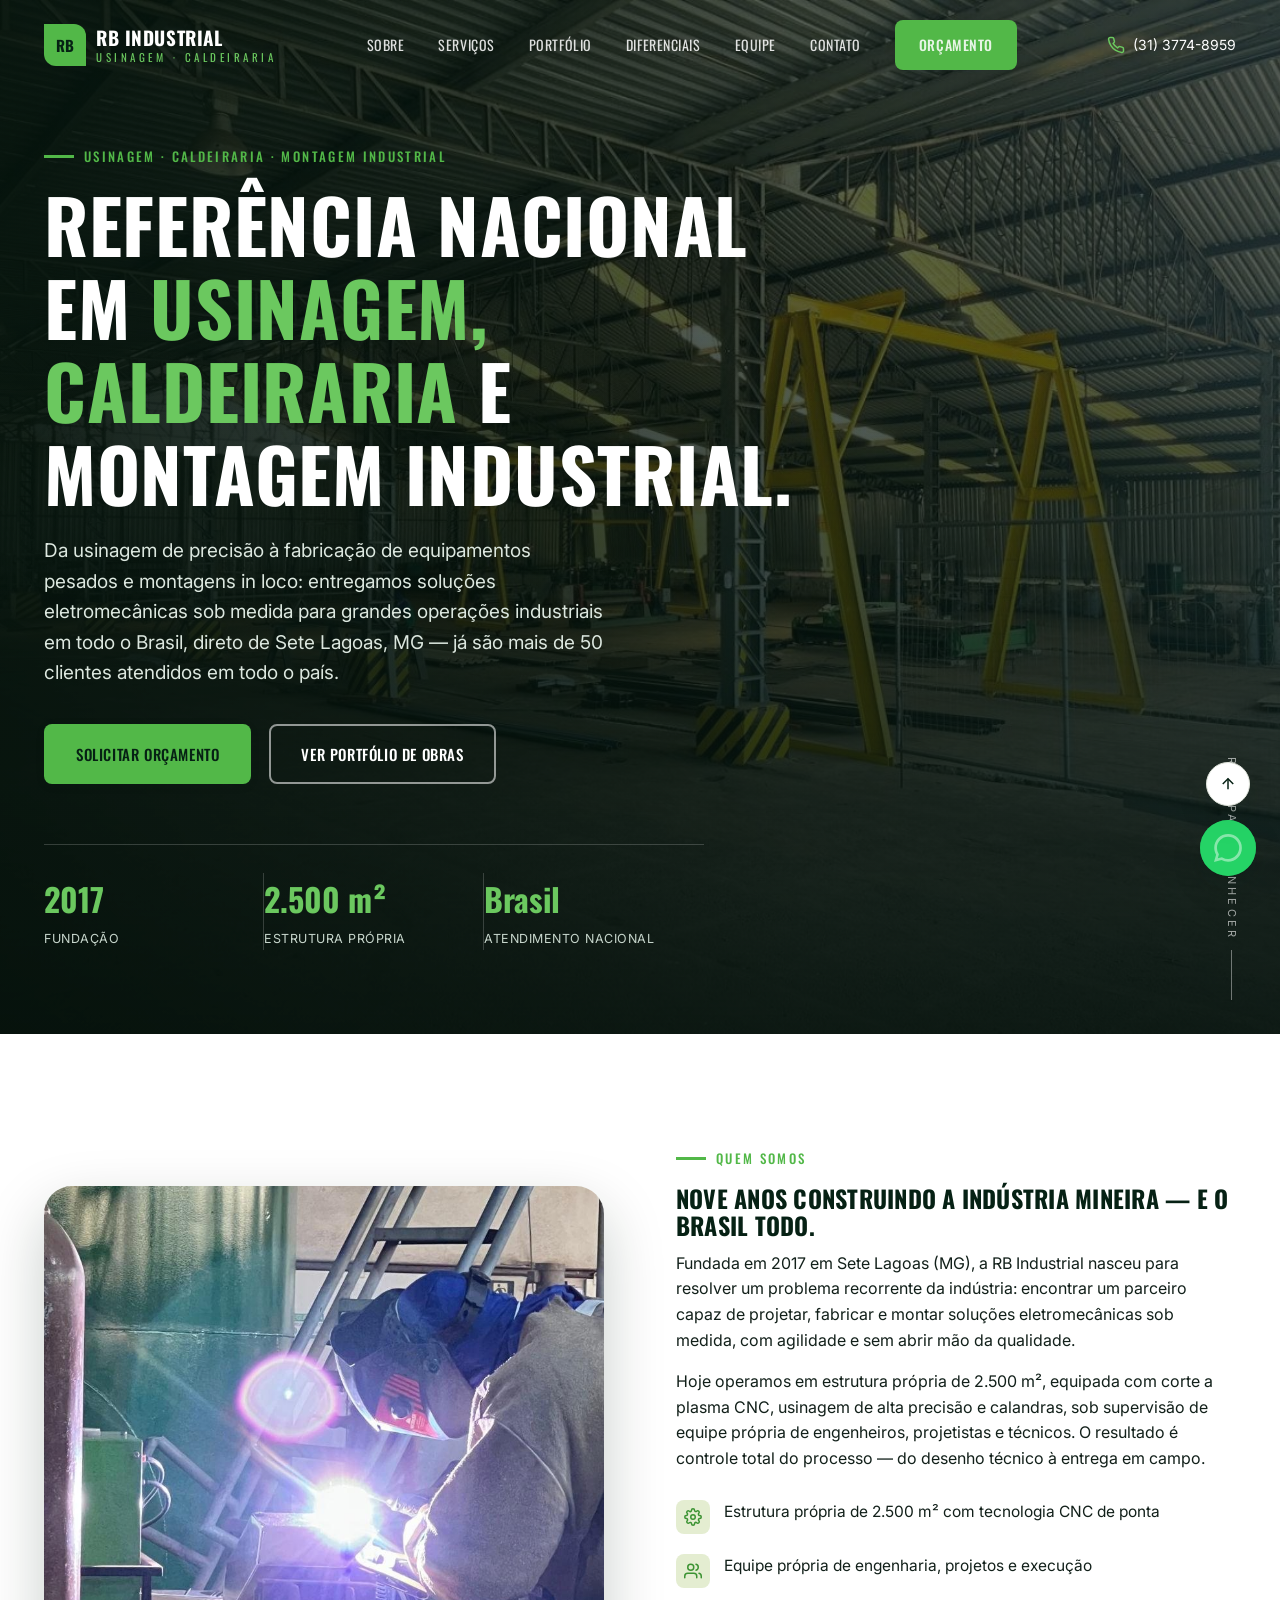
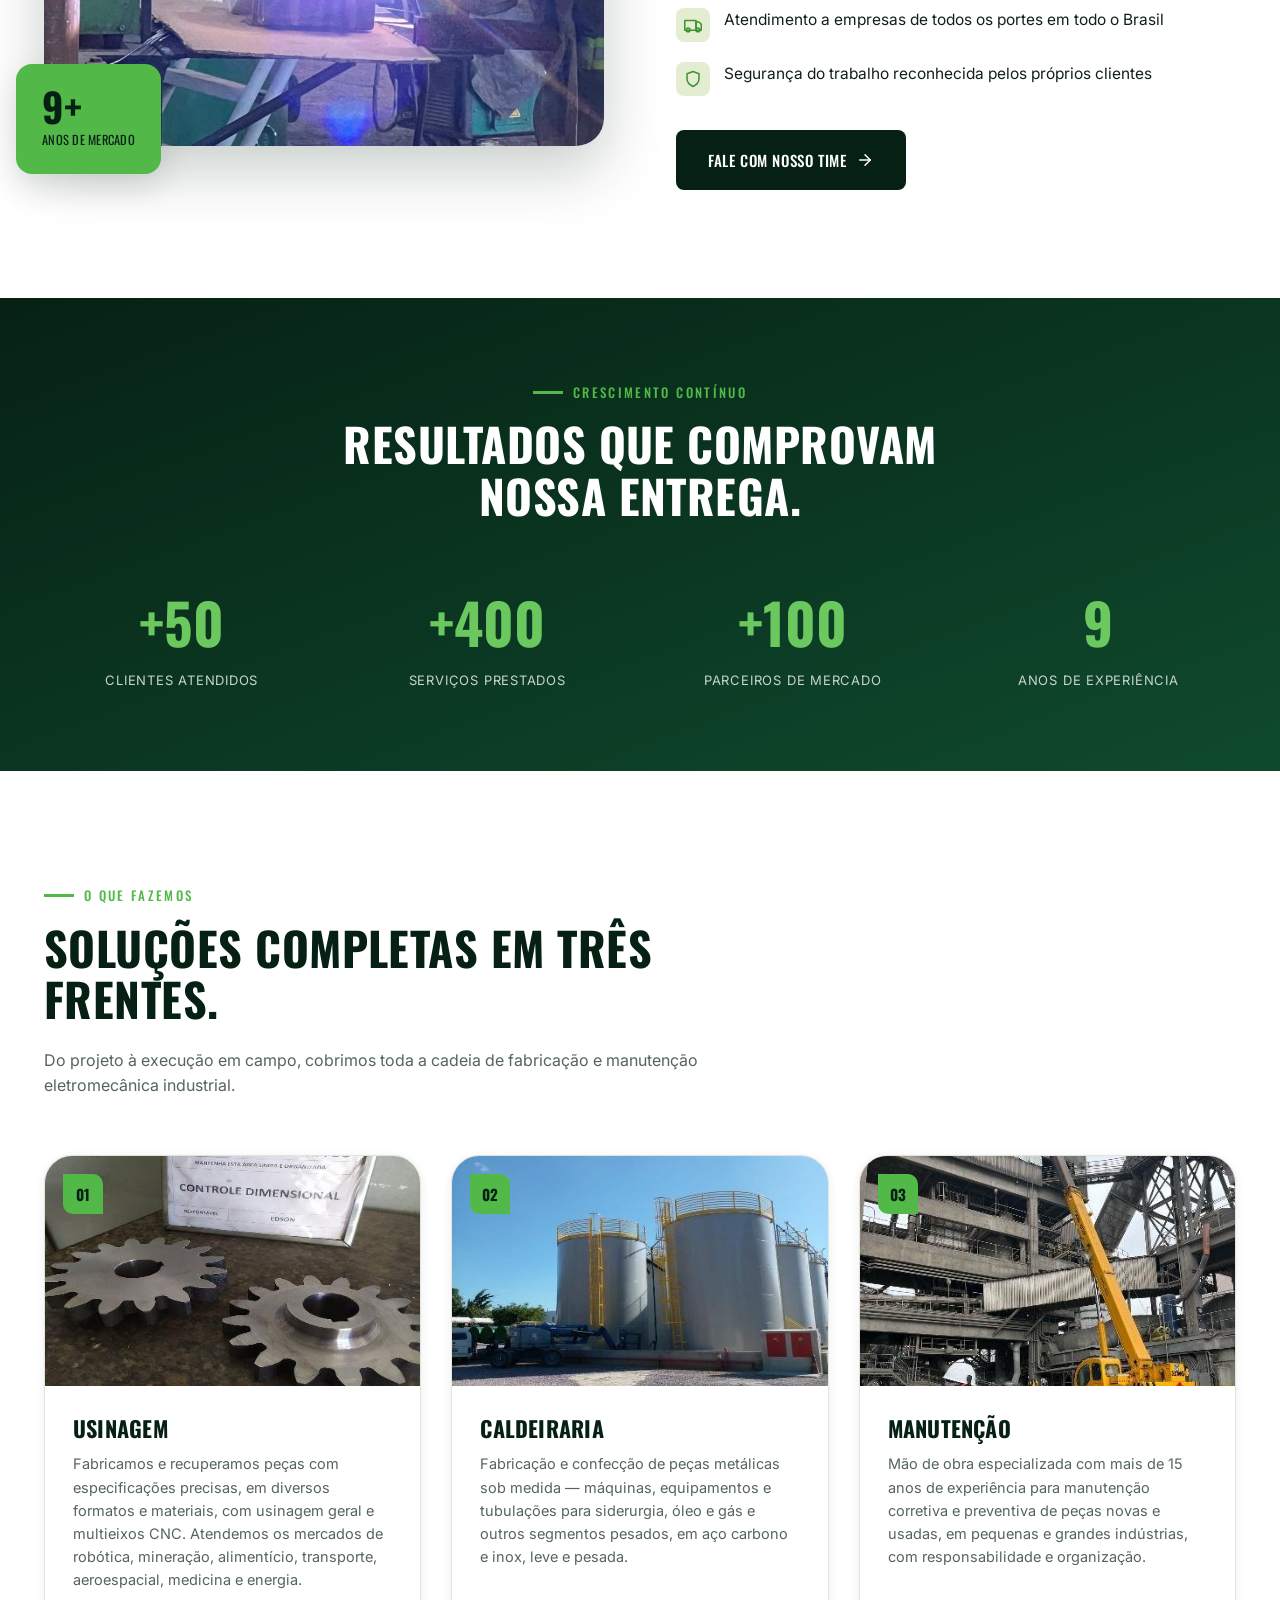
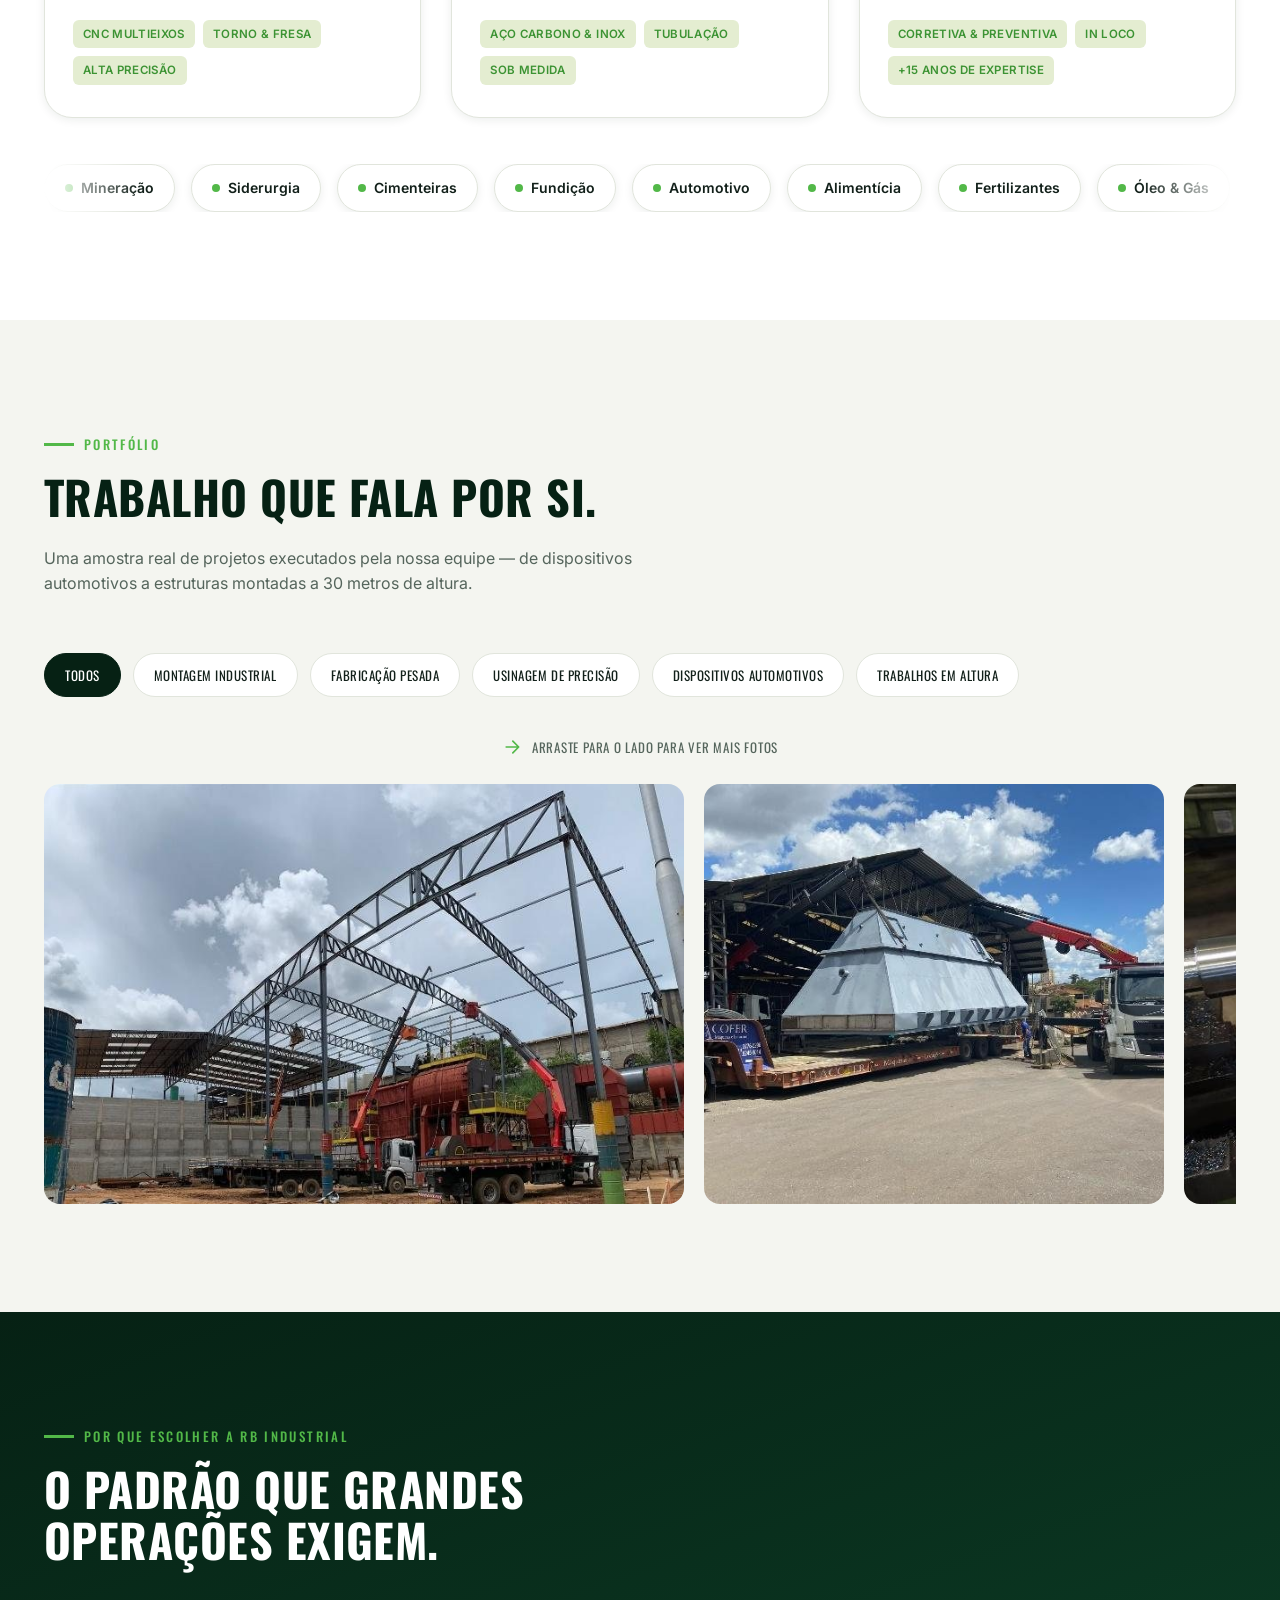
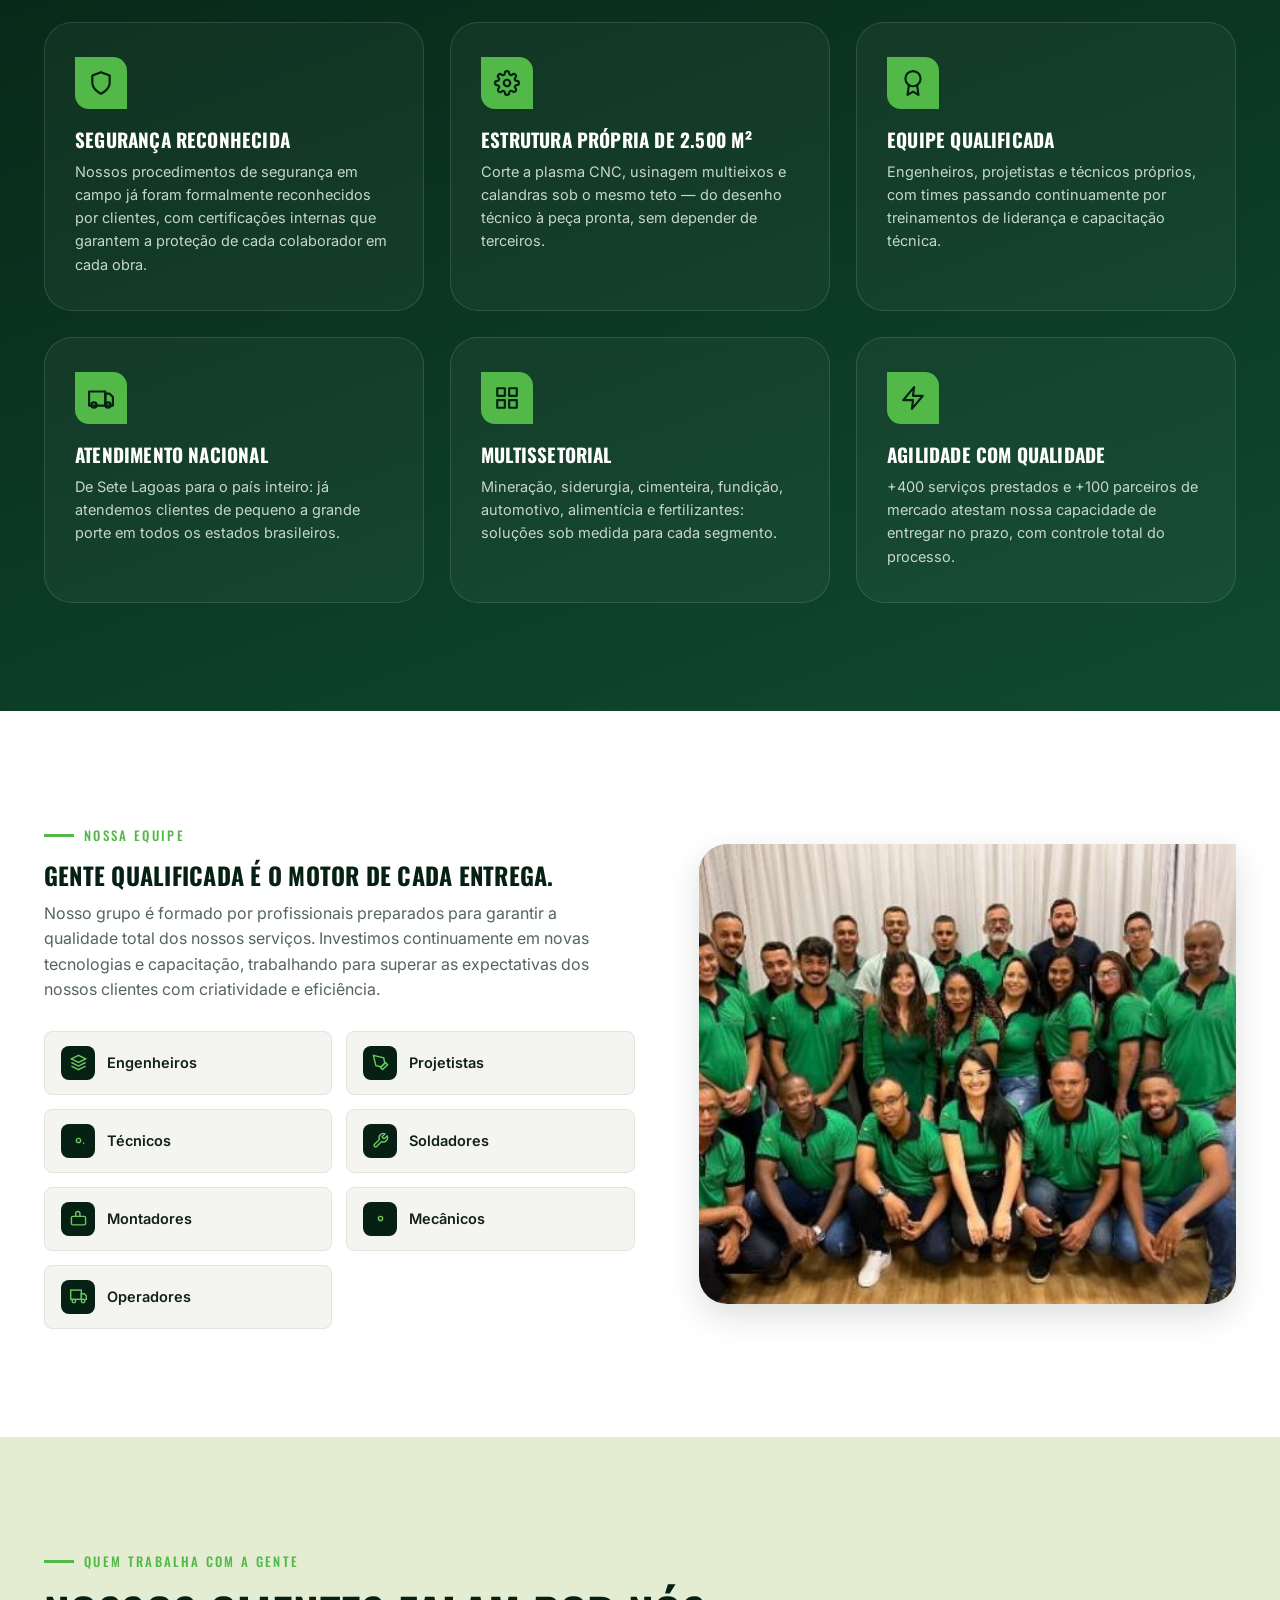
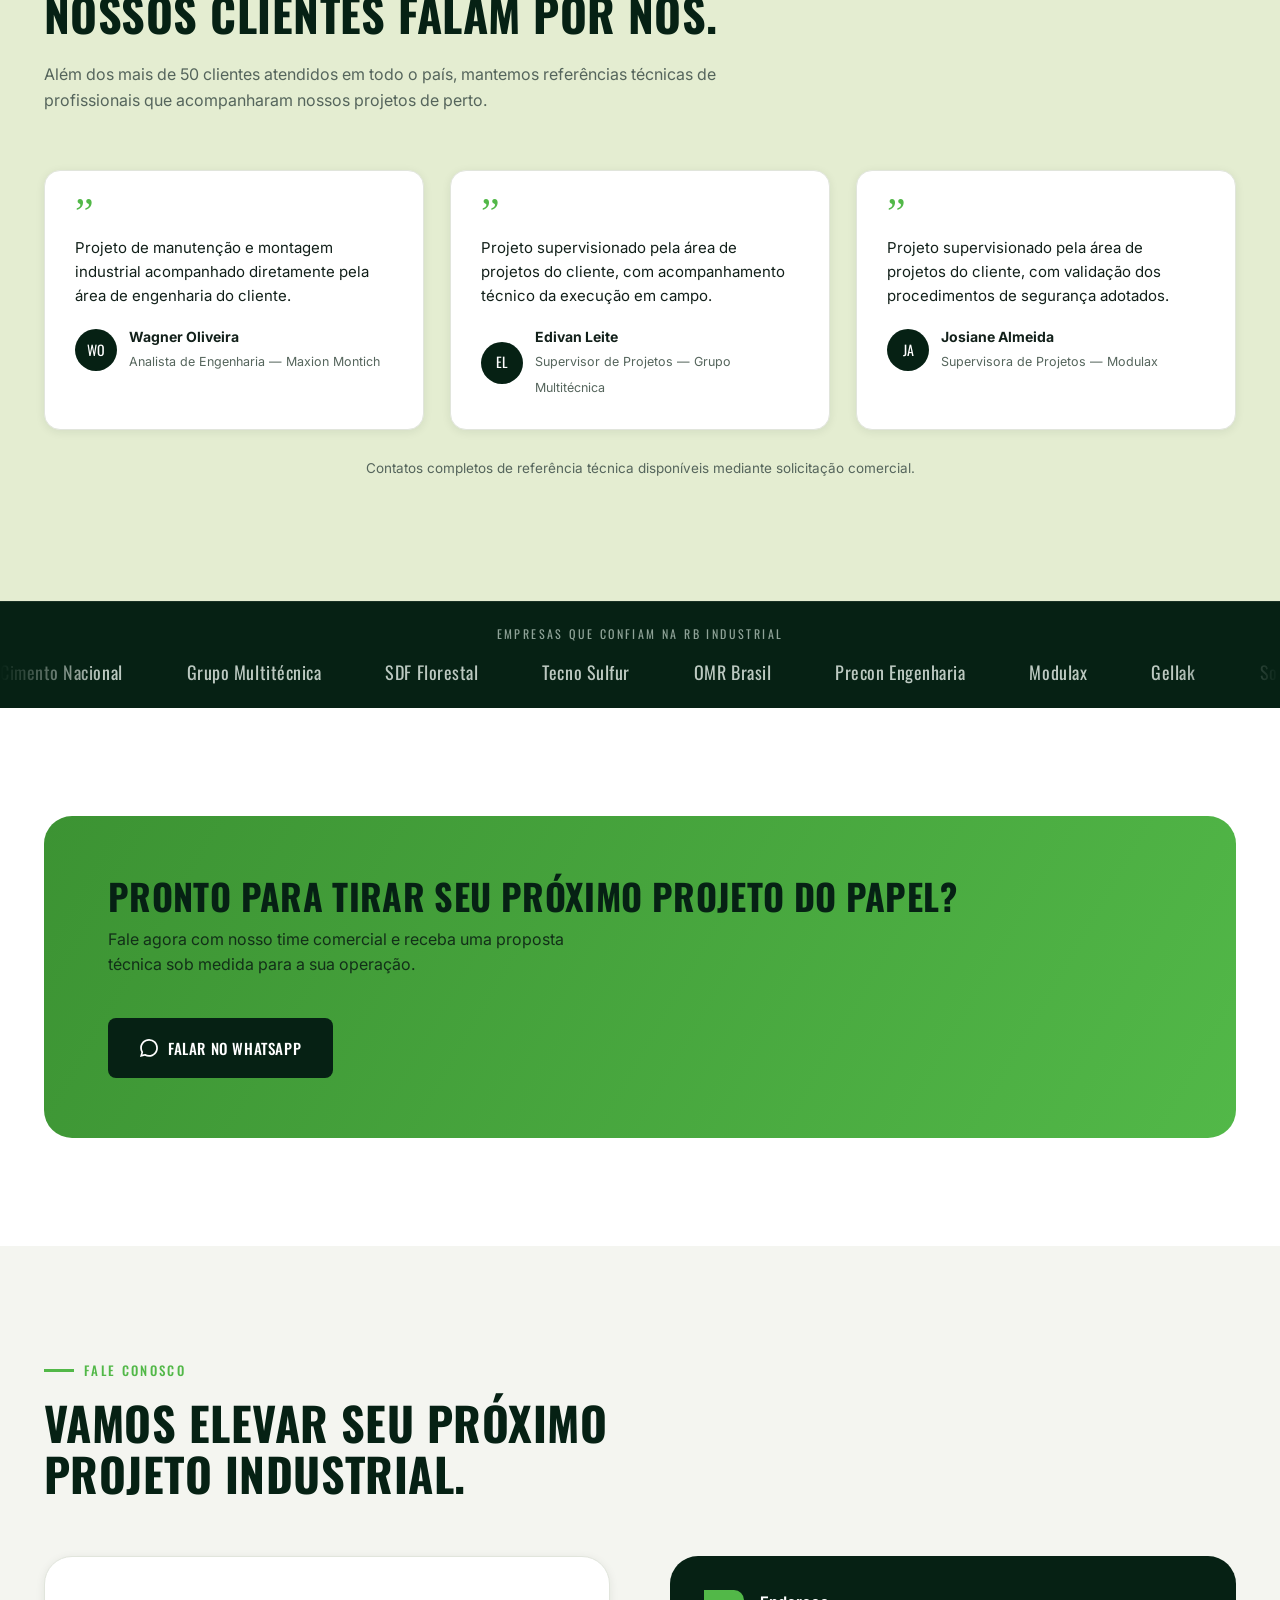
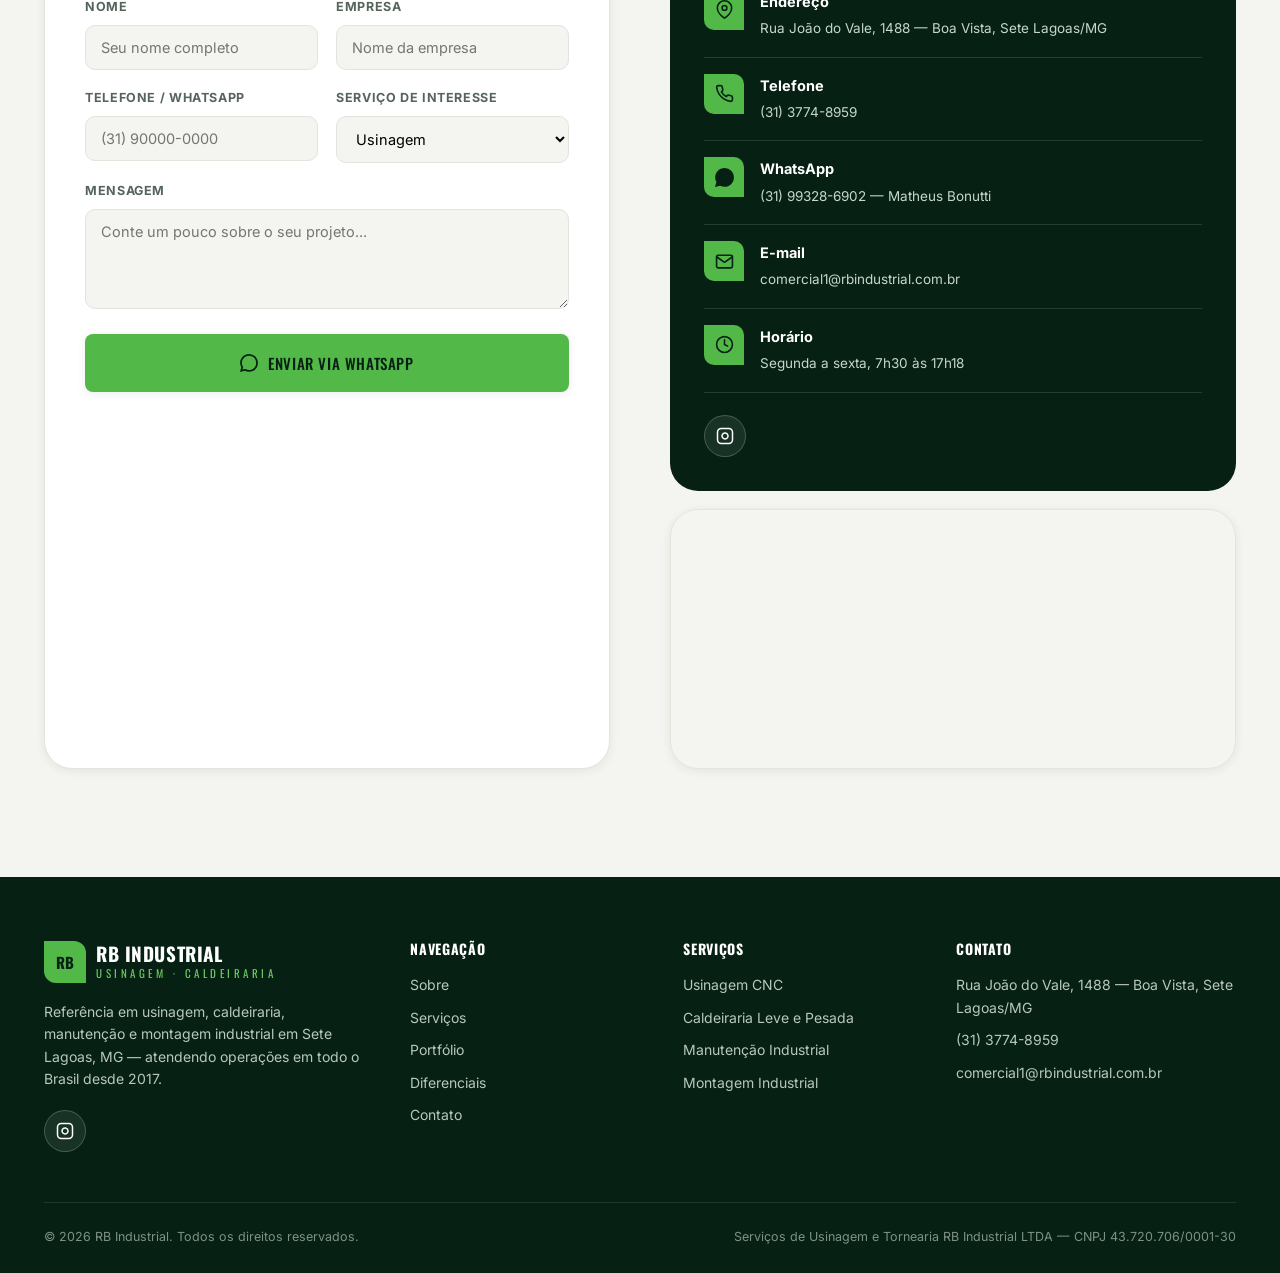
==== index.html @ 6c7999d7 "Ajustes de layout e correcao de bug no menu mobile - Portfolio "Trabalho que fala por si" agora e um" ====
<!DOCTYPE html>
<html lang="pt-BR">
<head>
<meta charset="UTF-8">
<meta name="viewport" content="width=device-width, initial-scale=1.0">
<title>RB Industrial | Usinagem, Caldeiraria e Montagem Industrial em Sete Lagoas - MG</title>
<meta name="description" content="RB Industrial: usinagem de precisão, caldeiraria leve e pesada, manutenção e montagem industrial em Sete Lagoas/MG. Estrutura própria de 2.500 m², CNC de ponta e equipe própria de engenharia. Atendimento em todo o Brasil.">
<meta name="keywords" content="usinagem Sete Lagoas, caldeiraria Minas Gerais, montagem industrial, manutenção industrial, usinagem CNC, RB Industrial">
<meta property="og:type" content="website">
<meta property="og:title" content="RB Industrial | Usinagem, Caldeiraria e Montagem Industrial">
<meta property="og:description" content="Referência em usinagem, caldeiraria e montagem industrial em Sete Lagoas/MG. Estrutura própria de 2.500 m² e atendimento em todo o Brasil.">
<meta property="og:image" content="assets/img/hero-galpao.jpg">
<meta property="og:locale" content="pt_BR">
<link rel="icon" type="image/png" sizes="32x32" href="assets/img/favicon-32.png">
<link rel="icon" type="image/png" sizes="16x16" href="assets/img/favicon-16.png">
<link rel="apple-touch-icon" href="assets/img/apple-touch-icon.png">
<link rel="preconnect" href="https://fonts.googleapis.com">
<link rel="preconnect" href="https://fonts.gstatic.com" crossorigin>
<link href="https://fonts.googleapis.com/css2?family=Oswald:wght@400;500;600;700&family=Inter:wght@400;500;600;700;800&display=swap" rel="stylesheet">
<link rel="stylesheet" href="css/styles.css">
</head>
<body>

<!-- ============ HEADER ============ -->
<header class="site-header" id="siteHeader">
  <div class="container">
    <a href="#top" class="logo">
      <span class="logo-mark">RB</span>
      <span class="logo-text"><b>RB INDUSTRIAL</b><span>USINAGEM · CALDEIRARIA</span></span>
    </a>

    <nav class="nav-links" id="navLinks">
      <a href="#sobre">Sobre</a>
      <a href="#servicos">Serviços</a>
      <a href="#portfolio">Portfólio</a>
      <a href="#diferenciais">Diferenciais</a>
      <a href="#equipe">Equipe</a>
      <a href="#contato">Contato</a>
      <a href="https://wa.me/5531993286902" class="btn btn-primary btn-nav-cta" style="padding:12px 22px;" target="_blank" rel="noopener">Orçamento</a>
    </nav>

    <div class="nav-cta">
      <a href="tel:+553137748959" class="nav-phone">
        <svg viewBox="0 0 24 24" fill="none" stroke="currentColor" stroke-width="2" stroke-linecap="round" stroke-linejoin="round"><path d="M22 16.92v3a2 2 0 0 1-2.18 2 19.79 19.79 0 0 1-8.63-3.07 19.5 19.5 0 0 1-6-6 19.79 19.79 0 0 1-3.07-8.67A2 2 0 0 1 4.11 2h3a2 2 0 0 1 2 1.72c.127.96.361 1.903.7 2.81a2 2 0 0 1-.45 2.11L8.09 9.91a16 16 0 0 0 6 6l1.27-1.27a2 2 0 0 1 2.11-.45c.907.339 1.85.573 2.81.7A2 2 0 0 1 22 16.92z"/></svg>
        (31) 3774-8959
      </a>
      <button class="nav-toggle" id="navToggle" aria-label="Abrir menu"><span></span></button>
    </div>
  </div>
</header>

<!-- ============ HERO ============ -->
<section class="hero" id="top">
  <div class="hero-media"><img src="assets/img/hero-galpao.jpg" alt="Galpão industrial da RB Industrial em Sete Lagoas, MG, com pórticos de movimentação de carga"></div>
  <div class="container hero-inner">
    <div class="hero-content reveal in-view">
      <span class="kicker">Usinagem · Caldeiraria · Montagem Industrial</span>
      <h1>Referência nacional em <em>usinagem, caldeiraria</em> e montagem industrial.</h1>
      <p class="hero-lead">Da usinagem de precisão à fabricação de equipamentos pesados e montagens in loco: entregamos soluções eletromecânicas sob medida para grandes operações industriais em todo o Brasil, direto de Sete Lagoas, MG — já são mais de 50 clientes atendidos em todo o país.</p>
      <div class="hero-ctas">
        <a href="#contato" class="btn btn-primary">Solicitar Orçamento</a>
        <a href="#portfolio" class="btn btn-outline">Ver Portfólio de Obras</a>
      </div>
      <div class="hero-stats">
        <div><strong>2017</strong><span>Fundação</span></div>
        <div><strong>2.500 m²</strong><span>Estrutura própria</span></div>
        <div><strong>Brasil</strong><span>Atendimento nacional</span></div>
      </div>
    </div>
  </div>
  <span class="scroll-cue">Role para conhecer</span>
</section>

<!-- ============ SOBRE ============ -->
<section class="section-pad" id="sobre">
  <div class="container">
    <div class="about-grid">
      <div class="about-media reveal">
        <img src="assets/img/about-soldador.jpg" alt="Soldador da RB Industrial trabalhando em equipamento industrial">
        <div class="about-badge"><strong>9+</strong><span>Anos de mercado</span></div>
      </div>
      <div class="reveal">
        <span class="kicker">Quem Somos</span>
        <h2>Nove anos construindo a indústria mineira — e o Brasil todo.</h2>
        <p>Fundada em 2017 em Sete Lagoas (MG), a RB Industrial nasceu para resolver um problema recorrente da indústria: encontrar um parceiro capaz de projetar, fabricar e montar soluções eletromecânicas sob medida, com agilidade e sem abrir mão da qualidade.</p>
        <p>Hoje operamos em estrutura própria de 2.500 m², equipada com corte a plasma CNC, usinagem de alta precisão e calandras, sob supervisão de equipe própria de engenheiros, projetistas e técnicos. O resultado é controle total do processo — do desenho técnico à entrega em campo.</p>
        <ul class="about-list">
          <li><span class="ico"><svg viewBox="0 0 24 24" fill="none" stroke="currentColor" stroke-width="2" stroke-linecap="round" stroke-linejoin="round"><circle cx="12" cy="12" r="3"/><path d="M19.4 15a1.65 1.65 0 0 0 .33 1.82l.06.06a2 2 0 1 1-2.83 2.83l-.06-.06a1.65 1.65 0 0 0-1.82-.33 1.65 1.65 0 0 0-1 1.51V21a2 2 0 0 1-4 0v-.09A1.65 1.65 0 0 0 9 19.4a1.65 1.65 0 0 0-1.82.33l-.06.06a2 2 0 1 1-2.83-2.83l.06-.06a1.65 1.65 0 0 0 .33-1.82 1.65 1.65 0 0 0-1.51-1H3a2 2 0 0 1 0-4h.09A1.65 1.65 0 0 0 4.6 9a1.65 1.65 0 0 0-.33-1.82l-.06-.06a2 2 0 1 1 2.83-2.83l.06.06a1.65 1.65 0 0 0 1.82.33H9a1.65 1.65 0 0 0 1-1.51V3a2 2 0 0 1 4 0v.09a1.65 1.65 0 0 0 1 1.51 1.65 1.65 0 0 0 1.82-.33l.06-.06a2 2 0 1 1 2.83 2.83l-.06.06a1.65 1.65 0 0 0-.33 1.82V9a1.65 1.65 0 0 0 1.51 1H21a2 2 0 0 1 0 4h-.09a1.65 1.65 0 0 0-1.51 1z"/></svg></span>Estrutura própria de 2.500 m² com tecnologia CNC de ponta</li>
          <li><span class="ico"><svg viewBox="0 0 24 24" fill="none" stroke="currentColor" stroke-width="2" stroke-linecap="round" stroke-linejoin="round"><path d="M17 21v-2a4 4 0 0 0-4-4H5a4 4 0 0 0-4 4v2"/><circle cx="9" cy="7" r="4"/><path d="M23 21v-2a4 4 0 0 0-3-3.87"/><path d="M16 3.13a4 4 0 0 1 0 7.75"/></svg></span>Equipe própria de engenharia, projetos e execução</li>
          <li><span class="ico"><svg viewBox="0 0 24 24" fill="none" stroke="currentColor" stroke-width="2" stroke-linecap="round" stroke-linejoin="round"><path d="M1 6h15v13H1z"/><path d="M16 8h4l3 3v8h-7V8z"/><circle cx="5.5" cy="18.5" r="2.5"/><circle cx="18.5" cy="18.5" r="2.5"/></svg></span>Atendimento a empresas de todos os portes em todo o Brasil</li>
          <li><span class="ico"><svg viewBox="0 0 24 24" fill="none" stroke="currentColor" stroke-width="2" stroke-linecap="round" stroke-linejoin="round"><path d="M12 22s8-4 8-10V5l-8-3-8 3v7c0 6 8 10 8 10Z"/></svg></span>Segurança do trabalho reconhecida pelos próprios clientes</li>
        </ul>
        <a href="#contato" class="btn btn-dark">Fale com nosso time <svg viewBox="0 0 24 24" fill="none" stroke="currentColor" stroke-width="2" stroke-linecap="round" stroke-linejoin="round"><line x1="5" y1="12" x2="19" y2="12"/><polyline points="12 5 19 12 12 19"/></svg></a>
      </div>
    </div>
  </div>
</section>

<!-- ============ STATS BAND ============ -->
<section class="stats-band bg-dark">
  <div class="container">
    <div class="section-head center reveal">
      <span class="kicker" style="justify-content:center;">Crescimento Contínuo</span>
      <h2>Resultados que comprovam nossa entrega.</h2>
    </div>
    <div class="stats-grid reveal-stagger">
      <div class="stat reveal" style="--i:0"><strong><span class="plus">+</span><span class="counter" data-target="50">0</span></strong><span>Clientes atendidos</span></div>
      <div class="stat reveal" style="--i:1"><strong><span class="plus">+</span><span class="counter" data-target="400">0</span></strong><span>Serviços prestados</span></div>
      <div class="stat reveal" style="--i:2"><strong><span class="plus">+</span><span class="counter" data-target="100">0</span></strong><span>Parceiros de mercado</span></div>
      <div class="stat reveal" style="--i:3"><strong><span class="counter" data-target="9">0</span></strong><span>Anos de experiência</span></div>
    </div>
  </div>
</section>

<!-- ============ SERVIÇOS ============ -->
<section class="section-pad" id="servicos">
  <div class="container">
    <div class="section-head reveal">
      <span class="kicker">O Que Fazemos</span>
      <h2>Soluções completas em três frentes.</h2>
      <p class="muted">Do projeto à execução em campo, cobrimos toda a cadeia de fabricação e manutenção eletromecânica industrial.</p>
    </div>

    <div class="services-grid">
      <div class="service-card reveal">
        <div class="service-media"><span class="service-num">01</span><img src="assets/img/servico-usinagem.jpg" alt="Usinagem de precisão CNC na RB Industrial"></div>
        <div class="service-body">
          <h3>Usinagem</h3>
          <p>Fabricamos e recuperamos peças com especificações precisas, em diversos formatos e materiais, com usinagem geral e multieixos CNC. Atendemos os mercados de robótica, mineração, alimentício, transporte, aeroespacial, medicina e energia.</p>
          <div class="service-tags"><span>CNC Multieixos</span><span>Torno &amp; Fresa</span><span>Alta Precisão</span></div>
        </div>
      </div>

      <div class="service-card reveal" style="transition-delay:.1s">
        <div class="service-media"><span class="service-num">02</span><img src="assets/img/servico-caldeiraria.jpg" alt="Caldeiraria pesada e fabricação de tanques industriais"></div>
        <div class="service-body">
          <h3>Caldeiraria</h3>
          <p>Fabricação e confecção de peças metálicas sob medida — máquinas, equipamentos e tubulações para siderurgia, óleo e gás e outros segmentos pesados, em aço carbono e inox, leve e pesada.</p>
          <div class="service-tags"><span>Aço Carbono &amp; Inox</span><span>Tubulação</span><span>Sob Medida</span></div>
        </div>
      </div>

      <div class="service-card reveal" style="transition-delay:.2s">
        <div class="service-media"><span class="service-num">03</span><img src="assets/img/servico-manutencao.jpg" alt="Manutenção industrial especializada em campo"></div>
        <div class="service-body">
          <h3>Manutenção</h3>
          <p>Mão de obra especializada com mais de 15 anos de experiência para manutenção corretiva e preventiva de peças novas e usadas, em pequenas e grandes indústrias, com responsabilidade e organização.</p>
          <div class="service-tags"><span>Corretiva &amp; Preventiva</span><span>In Loco</span><span>+15 Anos de Expertise</span></div>
        </div>
      </div>
    </div>

    <div class="segments-wrap reveal">
      <div class="marquee segments-marquee">
        <div class="marquee-track">
          <span>Mineração</span><span>Siderurgia</span><span>Cimenteiras</span><span>Fundição</span><span>Automotivo</span><span>Alimentícia</span><span>Fertilizantes</span><span>Óleo &amp; Gás</span>
          <span>Mineração</span><span>Siderurgia</span><span>Cimenteiras</span><span>Fundição</span><span>Automotivo</span><span>Alimentícia</span><span>Fertilizantes</span><span>Óleo &amp; Gás</span>
        </div>
      </div>
    </div>
  </div>
</section>

<!-- ============ PORTFÓLIO ============ -->
<section class="section-pad bg-paper" id="portfolio">
  <div class="container">
    <div class="section-head reveal">
      <span class="kicker">Portfólio</span>
      <h2>Trabalho que fala por si.</h2>
      <p class="muted">Uma amostra real de projetos executados pela nossa equipe — de dispositivos automotivos a estruturas montadas a 30 metros de altura.</p>
    </div>

    <div class="filter-bar reveal">
      <button class="filter-btn active" data-filter="all">Todos</button>
      <button class="filter-btn" data-filter="montagem">Montagem Industrial</button>
      <button class="filter-btn" data-filter="fabricacao">Fabricação Pesada</button>
      <button class="filter-btn" data-filter="usinagem">Usinagem de Precisão</button>
      <button class="filter-btn" data-filter="automotivo">Dispositivos Automotivos</button>
      <button class="filter-btn" data-filter="altura">Trabalhos em Altura</button>
    </div>

    <div class="gallery-hint reveal">
      <svg viewBox="0 0 24 24" fill="none" stroke="currentColor" stroke-width="2" stroke-linecap="round" stroke-linejoin="round"><path d="M13 5l7 7-7 7M5 12h15"/></svg>
      <span>Arraste para o lado para ver mais fotos</span>
    </div>

    <div class="gallery-scroll reveal" id="galleryGrid">
      <div class="gallery-item big" data-cat="montagem"><img src="assets/img/galeria-montagem-01.jpg" alt="Montagem de estrutura metálica em nova planta industrial" loading="lazy"><div class="gallery-overlay"><div><span class="tag">Montagem Industrial</span><span class="title">Montagem de nova planta industrial</span></div></div><span class="gallery-zoom"><svg viewBox="0 0 24 24" fill="none" stroke="currentColor" stroke-width="2"><circle cx="11" cy="11" r="8"/><line x1="21" y1="21" x2="16.65" y2="16.65"/></svg></span></div>

      <div class="gallery-item" data-cat="fabricacao"><img src="assets/img/galeria-fabricacao-01.jpg" alt="Transporte de lavador de gás industrial de 8 toneladas" loading="lazy"><div class="gallery-overlay"><div><span class="tag">Fabricação Pesada</span><span class="title">Lavador de gás — 8 toneladas</span></div></div><span class="gallery-zoom"><svg viewBox="0 0 24 24" fill="none" stroke="currentColor" stroke-width="2"><circle cx="11" cy="11" r="8"/><line x1="21" y1="21" x2="16.65" y2="16.65"/></svg></span></div>

      <div class="gallery-item" data-cat="usinagem"><img src="assets/img/galeria-usinagem-03.jpg" alt="Usinagem de rolo compressor em torno mecânico" loading="lazy"><div class="gallery-overlay"><div><span class="tag">Usinagem de Precisão</span><span class="title">Usinagem de rolo compressor</span></div></div><span class="gallery-zoom"><svg viewBox="0 0 24 24" fill="none" stroke="currentColor" stroke-width="2"><circle cx="11" cy="11" r="8"/><line x1="21" y1="21" x2="16.65" y2="16.65"/></svg></span></div>

      <div class="gallery-item" data-cat="automotivo"><img src="assets/img/galeria-automotivo-01.jpg" alt="Dispositivo eletropneumático para linha automotiva conforme NR12" loading="lazy"><div class="gallery-overlay"><div><span class="tag">Dispositivos Automotivos</span><span class="title">Dispositivo eletropneumático — NR12</span></div></div><span class="gallery-zoom"><svg viewBox="0 0 24 24" fill="none" stroke="currentColor" stroke-width="2"><circle cx="11" cy="11" r="8"/><line x1="21" y1="21" x2="16.65" y2="16.65"/></svg></span></div>

      <div class="gallery-item big" data-cat="altura"><img src="assets/img/galeria-altura-01.jpg" alt="Equipe RB Industrial em manutenção de silos a 30 metros de altura" loading="lazy"><div class="gallery-overlay"><div><span class="tag">Trabalhos em Altura</span><span class="title">Manutenção de silos a 30m de altura</span></div></div><span class="gallery-zoom"><svg viewBox="0 0 24 24" fill="none" stroke="currentColor" stroke-width="2"><circle cx="11" cy="11" r="8"/><line x1="21" y1="21" x2="16.65" y2="16.65"/></svg></span></div>

      <div class="gallery-item" data-cat="montagem"><img src="assets/img/galeria-montagem-02.jpg" alt="Estrutura metálica erguida em nova planta industrial" loading="lazy"><div class="gallery-overlay"><div><span class="tag">Montagem Industrial</span><span class="title">Estrutura metálica em campo</span></div></div><span class="gallery-zoom"><svg viewBox="0 0 24 24" fill="none" stroke="currentColor" stroke-width="2"><circle cx="11" cy="11" r="8"/><line x1="21" y1="21" x2="16.65" y2="16.65"/></svg></span></div>

      <div class="gallery-item" data-cat="fabricacao"><img src="assets/img/galeria-fabricacao-02.jpg" alt="Fabricação de tanques de armazenamento de 10 toneladas" loading="lazy"><div class="gallery-overlay"><div><span class="tag">Fabricação Pesada</span><span class="title">Tanques de armazenamento — 10 ton</span></div></div><span class="gallery-zoom"><svg viewBox="0 0 24 24" fill="none" stroke="currentColor" stroke-width="2"><circle cx="11" cy="11" r="8"/><line x1="21" y1="21" x2="16.65" y2="16.65"/></svg></span></div>

      <div class="gallery-item" data-cat="usinagem"><img src="assets/img/galeria-usinagem-01.jpg" alt="Fabricação de engrenagens de precisão" loading="lazy"><div class="gallery-overlay"><div><span class="tag">Usinagem de Precisão</span><span class="title">Engrenagens de precisão</span></div></div><span class="gallery-zoom"><svg viewBox="0 0 24 24" fill="none" stroke="currentColor" stroke-width="2"><circle cx="11" cy="11" r="8"/><line x1="21" y1="21" x2="16.65" y2="16.65"/></svg></span></div>

      <div class="gallery-item" data-cat="automotivo"><img src="assets/img/galeria-automotivo-02.jpg" alt="Linha completa para montagem de chassi automotivo" loading="lazy"><div class="gallery-overlay"><div><span class="tag">Dispositivos Automotivos</span><span class="title">Linha para montagem de chassi</span></div></div><span class="gallery-zoom"><svg viewBox="0 0 24 24" fill="none" stroke="currentColor" stroke-width="2"><circle cx="11" cy="11" r="8"/><line x1="21" y1="21" x2="16.65" y2="16.65"/></svg></span></div>

      <div class="gallery-item" data-cat="montagem"><img src="assets/img/galeria-montagem-03.jpg" alt="Montagem industrial executada em campo" loading="lazy"><div class="gallery-overlay"><div><span class="tag">Montagem Industrial</span><span class="title">Montagem industrial em campo</span></div></div><span class="gallery-zoom"><svg viewBox="0 0 24 24" fill="none" stroke="currentColor" stroke-width="2"><circle cx="11" cy="11" r="8"/><line x1="21" y1="21" x2="16.65" y2="16.65"/></svg></span></div>

      <div class="gallery-item" data-cat="fabricacao"><img src="assets/img/galeria-fabricacao-03.jpg" alt="Fabricação e instalação de filtro de mangas industrial" loading="lazy"><div class="gallery-overlay"><div><span class="tag">Fabricação Pesada</span><span class="title">Filtro de mangas — 6 toneladas</span></div></div><span class="gallery-zoom"><svg viewBox="0 0 24 24" fill="none" stroke="currentColor" stroke-width="2"><circle cx="11" cy="11" r="8"/><line x1="21" y1="21" x2="16.65" y2="16.65"/></svg></span></div>

      <div class="gallery-item" data-cat="usinagem"><img src="assets/img/galeria-usinagem-02.jpg" alt="Fabricação de bomba horizontal usinada" loading="lazy"><div class="gallery-overlay"><div><span class="tag">Usinagem de Precisão</span><span class="title">Fabricação de bomba horizontal</span></div></div><span class="gallery-zoom"><svg viewBox="0 0 24 24" fill="none" stroke="currentColor" stroke-width="2"><circle cx="11" cy="11" r="8"/><line x1="21" y1="21" x2="16.65" y2="16.65"/></svg></span></div>

      <div class="gallery-item" data-cat="automotivo"><img src="assets/img/galeria-automotivo-03.jpg" alt="Dispositivo manual para soldagem de flanges" loading="lazy"><div class="gallery-overlay"><div><span class="tag">Dispositivos Automotivos</span><span class="title">Dispositivo para soldagem de flanges</span></div></div><span class="gallery-zoom"><svg viewBox="0 0 24 24" fill="none" stroke="currentColor" stroke-width="2"><circle cx="11" cy="11" r="8"/><line x1="21" y1="21" x2="16.65" y2="16.65"/></svg></span></div>

      <div class="gallery-item" data-cat="altura"><img src="assets/img/galeria-altura-02.jpg" alt="Equipe RB Industrial em manutenção industrial em campo" loading="lazy"><div class="gallery-overlay"><div><span class="tag">Trabalhos em Altura</span><span class="title">Equipe em campo</span></div></div><span class="gallery-zoom"><svg viewBox="0 0 24 24" fill="none" stroke="currentColor" stroke-width="2"><circle cx="11" cy="11" r="8"/><line x1="21" y1="21" x2="16.65" y2="16.65"/></svg></span></div>

      <div class="gallery-item" data-cat="montagem"><img src="assets/img/galeria-montagem-04.jpg" alt="Içamento e montagem de equipamentos industriais" loading="lazy"><div class="gallery-overlay"><div><span class="tag">Montagem Industrial</span><span class="title">Içamento de equipamentos</span></div></div><span class="gallery-zoom"><svg viewBox="0 0 24 24" fill="none" stroke="currentColor" stroke-width="2"><circle cx="11" cy="11" r="8"/><line x1="21" y1="21" x2="16.65" y2="16.65"/></svg></span></div>

      <div class="gallery-item" data-cat="fabricacao"><img src="assets/img/galeria-fabricacao-05.jpg" alt="Estrutura de filtro industrial de grande porte" loading="lazy"><div class="gallery-overlay"><div><span class="tag">Fabricação Pesada</span><span class="title">Filtro industrial de grande porte</span></div></div><span class="gallery-zoom"><svg viewBox="0 0 24 24" fill="none" stroke="currentColor" stroke-width="2"><circle cx="11" cy="11" r="8"/><line x1="21" y1="21" x2="16.65" y2="16.65"/></svg></span></div>

      <div class="gallery-item" data-cat="usinagem"><img src="assets/img/galeria-usinagem-04.jpg" alt="Usinagem de engrenagem de precisão" loading="lazy"><div class="gallery-overlay"><div><span class="tag">Usinagem de Precisão</span><span class="title">Engrenagem de precisão</span></div></div><span class="gallery-zoom"><svg viewBox="0 0 24 24" fill="none" stroke="currentColor" stroke-width="2"><circle cx="11" cy="11" r="8"/><line x1="21" y1="21" x2="16.65" y2="16.65"/></svg></span></div>

      <div class="gallery-item" data-cat="automotivo"><img src="assets/img/galeria-automotivo-04.jpg" alt="Dispositivo para soldagem de flanges automotivos" loading="lazy"><div class="gallery-overlay"><div><span class="tag">Dispositivos Automotivos</span><span class="title">Dispositivo para soldagem de flanges</span></div></div><span class="gallery-zoom"><svg viewBox="0 0 24 24" fill="none" stroke="currentColor" stroke-width="2"><circle cx="11" cy="11" r="8"/><line x1="21" y1="21" x2="16.65" y2="16.65"/></svg></span></div>

      <div class="gallery-item" data-cat="montagem"><img src="assets/img/galeria-montagem-06.jpg" alt="Montagem industrial com plataforma elevatória" loading="lazy"><div class="gallery-overlay"><div><span class="tag">Montagem Industrial</span><span class="title">Montagem com plataforma elevatória</span></div></div><span class="gallery-zoom"><svg viewBox="0 0 24 24" fill="none" stroke="currentColor" stroke-width="2"><circle cx="11" cy="11" r="8"/><line x1="21" y1="21" x2="16.65" y2="16.65"/></svg></span></div>

      <div class="gallery-item" data-cat="fabricacao"><img src="assets/img/galeria-fabricacao-04.jpg" alt="Módulo industrial pronto para transporte" loading="lazy"><div class="gallery-overlay"><div><span class="tag">Fabricação Pesada</span><span class="title">Módulo industrial pronto para transporte</span></div></div><span class="gallery-zoom"><svg viewBox="0 0 24 24" fill="none" stroke="currentColor" stroke-width="2"><circle cx="11" cy="11" r="8"/><line x1="21" y1="21" x2="16.65" y2="16.65"/></svg></span></div>
    </div>
  </div>
</section>

<!-- ============ DIFERENCIAIS ============ -->
<section class="section-pad bg-dark" id="diferenciais">
  <div class="container">
    <div class="section-head reveal">
      <span class="kicker">Por Que Escolher a RB Industrial</span>
      <h2>O padrão que grandes operações exigem.</h2>
    </div>
    <div class="diff-grid">
      <div class="diff-card reveal">
        <div class="ico"><svg viewBox="0 0 24 24" fill="none" stroke="currentColor" stroke-width="2" stroke-linecap="round" stroke-linejoin="round"><path d="M12 22s8-4 8-10V5l-8-3-8 3v7c0 6 8 10 8 10Z"/></svg></div>
        <h3>Segurança reconhecida</h3>
        <p>Nossos procedimentos de segurança em campo já foram formalmente reconhecidos por clientes, com certificações internas que garantem a proteção de cada colaborador em cada obra.</p>
      </div>
      <div class="diff-card reveal" style="transition-delay:.08s">
        <div class="ico"><svg viewBox="0 0 24 24" fill="none" stroke="currentColor" stroke-width="2" stroke-linecap="round" stroke-linejoin="round"><circle cx="12" cy="12" r="3"/><path d="M19.4 15a1.65 1.65 0 0 0 .33 1.82l.06.06a2 2 0 1 1-2.83 2.83l-.06-.06a1.65 1.65 0 0 0-1.82-.33 1.65 1.65 0 0 0-1 1.51V21a2 2 0 0 1-4 0v-.09A1.65 1.65 0 0 0 9 19.4a1.65 1.65 0 0 0-1.82.33l-.06.06a2 2 0 1 1-2.83-2.83l.06-.06a1.65 1.65 0 0 0 .33-1.82 1.65 1.65 0 0 0-1.51-1H3a2 2 0 0 1 0-4h.09A1.65 1.65 0 0 0 4.6 9a1.65 1.65 0 0 0-.33-1.82l-.06-.06a2 2 0 1 1 2.83-2.83l.06.06a1.65 1.65 0 0 0 1.82.33H9a1.65 1.65 0 0 0 1-1.51V3a2 2 0 0 1 4 0v.09a1.65 1.65 0 0 0 1 1.51 1.65 1.65 0 0 0 1.82-.33l.06-.06a2 2 0 1 1 2.83 2.83l-.06.06a1.65 1.65 0 0 0-.33 1.82V9a1.65 1.65 0 0 0 1.51 1H21a2 2 0 0 1 0 4h-.09a1.65 1.65 0 0 0-1.51 1z"/></svg></div>
        <h3>Estrutura própria de 2.500 m²</h3>
        <p>Corte a plasma CNC, usinagem multieixos e calandras sob o mesmo teto — do desenho técnico à peça pronta, sem depender de terceiros.</p>
      </div>
      <div class="diff-card reveal" style="transition-delay:.16s">
        <div class="ico"><svg viewBox="0 0 24 24" fill="none" stroke="currentColor" stroke-width="2" stroke-linecap="round" stroke-linejoin="round"><circle cx="12" cy="8" r="7"/><polyline points="8.21 13.89 7 23 12 20 17 23 15.79 13.88"/></svg></div>
        <h3>Equipe qualificada</h3>
        <p>Engenheiros, projetistas e técnicos próprios, com times passando continuamente por treinamentos de liderança e capacitação técnica.</p>
      </div>
      <div class="diff-card reveal" style="transition-delay:.24s">
        <div class="ico"><svg viewBox="0 0 24 24" fill="none" stroke="currentColor" stroke-width="2" stroke-linecap="round" stroke-linejoin="round"><path d="M1 6h15v13H1z"/><path d="M16 8h4l3 3v8h-7V8z"/><circle cx="5.5" cy="18.5" r="2.5"/><circle cx="18.5" cy="18.5" r="2.5"/></svg></div>
        <h3>Atendimento nacional</h3>
        <p>De Sete Lagoas para o país inteiro: já atendemos clientes de pequeno a grande porte em todos os estados brasileiros.</p>
      </div>
      <div class="diff-card reveal" style="transition-delay:.32s">
        <div class="ico"><svg viewBox="0 0 24 24" fill="none" stroke="currentColor" stroke-width="2" stroke-linecap="round" stroke-linejoin="round"><rect x="3" y="3" width="7" height="7"/><rect x="14" y="3" width="7" height="7"/><rect x="14" y="14" width="7" height="7"/><rect x="3" y="14" width="7" height="7"/></svg></div>
        <h3>Multissetorial</h3>
        <p>Mineração, siderurgia, cimenteira, fundição, automotivo, alimentícia e fertilizantes: soluções sob medida para cada segmento.</p>
      </div>
      <div class="diff-card reveal" style="transition-delay:.4s">
        <div class="ico"><svg viewBox="0 0 24 24" fill="none" stroke="currentColor" stroke-width="2" stroke-linecap="round" stroke-linejoin="round"><polyline points="13 2 3 14 12 14 11 22 21 10 12 10 13 2"/></svg></div>
        <h3>Agilidade com qualidade</h3>
        <p>+400 serviços prestados e +100 parceiros de mercado atestam nossa capacidade de entregar no prazo, com controle total do processo.</p>
      </div>
    </div>
  </div>
</section>

<!-- ============ EQUIPE ============ -->
<section class="section-pad" id="equipe">
  <div class="container">
    <div class="team-grid">
      <div class="reveal">
        <span class="kicker">Nossa Equipe</span>
        <h2>Gente qualificada é o motor de cada entrega.</h2>
        <p class="muted">Nosso grupo é formado por profissionais preparados para garantir a qualidade total dos nossos serviços. Investimos continuamente em novas tecnologias e capacitação, trabalhando para superar as expectativas dos nossos clientes com criatividade e eficiência.</p>
        <div class="roles-grid">
          <div class="role-chip"><span class="ico"><svg viewBox="0 0 24 24" fill="none" stroke="currentColor" stroke-width="2"><path d="M12 2 2 7l10 5 10-5-10-5Z"/><path d="M2 17l10 5 10-5"/><path d="M2 12l10 5 10-5"/></svg></span>Engenheiros</div>
          <div class="role-chip"><span class="ico"><svg viewBox="0 0 24 24" fill="none" stroke="currentColor" stroke-width="2"><path d="M12 19l7-7 3 3-7 7-3-3z"/><path d="M18 13l-1.5-7.5L2 2l3.5 14.5L13 18l5-5z"/></svg></span>Projetistas</div>
          <div class="role-chip"><span class="ico"><svg viewBox="0 0 24 24" fill="none" stroke="currentColor" stroke-width="2"><circle cx="12" cy="12" r="3"/><path d="M19.4 15a1.65 1.65 0 0 0 .33 1.82"/></svg></span>Técnicos</div>
          <div class="role-chip"><span class="ico"><svg viewBox="0 0 24 24" fill="none" stroke="currentColor" stroke-width="2"><path d="M14.7 6.3a1 1 0 0 0 0 1.4l1.6 1.6a1 1 0 0 0 1.4 0l3.77-3.77a6 6 0 0 1-7.94 7.94l-6.91 6.91a2.12 2.12 0 0 1-3-3l6.91-6.91a6 6 0 0 1 7.94-7.94l-3.76 3.76z"/></svg></span>Soldadores</div>
          <div class="role-chip"><span class="ico"><svg viewBox="0 0 24 24" fill="none" stroke="currentColor" stroke-width="2"><path d="M14 9V5a3 3 0 0 0-6 0v4"/><rect x="2" y="9" width="20" height="12" rx="2"/></svg></span>Montadores</div>
          <div class="role-chip"><span class="ico"><svg viewBox="0 0 24 24" fill="none" stroke="currentColor" stroke-width="2"><circle cx="12" cy="12" r="3"/></svg></span>Mecânicos</div>
          <div class="role-chip"><span class="ico"><svg viewBox="0 0 24 24" fill="none" stroke="currentColor" stroke-width="2"><rect x="1" y="3" width="15" height="13"/><polygon points="16 8 20 8 23 11 23 16 16 16 16 8"/><circle cx="5.5" cy="18.5" r="2.5"/><circle cx="18.5" cy="18.5" r="2.5"/></svg></span>Operadores</div>
        </div>
      </div>
      <div class="team-media reveal">
        <img src="assets/img/equipe-grupo.jpg" alt="Equipe completa da RB Industrial">
      </div>
    </div>
  </div>
</section>

<!-- ============ REFERÊNCIAS ============ -->
<section class="section-pad bg-khaki" id="clientes">
  <div class="container">
    <div class="section-head reveal">
      <span class="kicker">Quem Trabalha Com a Gente</span>
      <h2>Nossos clientes falam por nós.</h2>
      <p class="muted">Além dos mais de 50 clientes atendidos em todo o país, mantemos referências técnicas de profissionais que acompanharam nossos projetos de perto.</p>
    </div>
    <div class="ref-grid">
      <div class="ref-card reveal">
        <span class="quote-mark">”</span>
        <p>Projeto de manutenção e montagem industrial acompanhado diretamente pela área de engenharia do cliente.</p>
        <div class="ref-who">
          <div class="avatar">WO</div>
          <div><strong>Wagner Oliveira</strong><span>Analista de Engenharia — Maxion Montich</span></div>
        </div>
      </div>
      <div class="ref-card reveal" style="transition-delay:.08s">
        <span class="quote-mark">”</span>
        <p>Projeto supervisionado pela área de projetos do cliente, com acompanhamento técnico da execução em campo.</p>
        <div class="ref-who">
          <div class="avatar">EL</div>
          <div><strong>Edivan Leite</strong><span>Supervisor de Projetos — Grupo Multitécnica</span></div>
        </div>
      </div>
      <div class="ref-card reveal" style="transition-delay:.16s">
        <span class="quote-mark">”</span>
        <p>Projeto supervisionado pela área de projetos do cliente, com validação dos procedimentos de segurança adotados.</p>
        <div class="ref-who">
          <div class="avatar">JA</div>
          <div><strong>Josiane Almeida</strong><span>Supervisora de Projetos — Modulax</span></div>
        </div>
      </div>
    </div>
    <p class="muted reveal" style="text-align:center; margin-top:28px; font-size:13.5px;">Contatos completos de referência técnica disponíveis mediante solicitação comercial.</p>
  </div>
</section>

<!-- ============ TRUST STRIP ============ -->
<section class="trust-strip">
  <p class="trust-label">Empresas que confiam na RB Industrial</p>
  <div class="marquee">
    <div class="marquee-track">
      <span>Cimento Nacional</span><span>Grupo Multitécnica</span><span>SDF Florestal</span><span>Tecno Sulfur</span><span>OMR Brasil</span><span>Precon Engenharia</span><span>Modulax</span><span>Gellak</span><span>Sodecia</span><span>Petrolub</span><span>GELF</span><span>Maxion Montich</span>
      <span>Cimento Nacional</span><span>Grupo Multitécnica</span><span>SDF Florestal</span><span>Tecno Sulfur</span><span>OMR Brasil</span><span>Precon Engenharia</span><span>Modulax</span><span>Gellak</span><span>Sodecia</span><span>Petrolub</span><span>GELF</span><span>Maxion Montich</span>
    </div>
  </div>
</section>

<!-- ============ CTA BANNER ============ -->
<section class="section-pad">
  <div class="container">
    <div class="cta-banner reveal">
      <div>
        <h2>Pronto para tirar seu próximo projeto do papel?</h2>
        <p>Fale agora com nosso time comercial e receba uma proposta técnica sob medida para a sua operação.</p>
      </div>
      <a href="https://wa.me/5531993286902?text=Ol%C3%A1!%20Gostaria%20de%20solicitar%20um%20or%C3%A7amento%20com%20a%20RB%20Industrial." target="_blank" rel="noopener" class="btn btn-dark">
        <svg viewBox="0 0 24 24" fill="currentColor"><path d="M20.52 3.48A11.9 11.9 0 0 0 12.04 0C5.5 0 .2 5.3.2 11.85c0 2.09.55 4.13 1.6 5.93L0 24l6.4-1.68a11.8 11.8 0 0 0 5.64 1.44h.01c6.54 0 11.85-5.3 11.85-11.85 0-3.17-1.23-6.14-3.38-8.43zM12.05 21.4a9.5 9.5 0 0 1-4.84-1.32l-.35-.21-3.6.94.96-3.5-.23-.36a9.47 9.47 0 0 1-1.45-5.1c0-5.24 4.27-9.5 9.52-9.5 2.54 0 4.93.99 6.73 2.79a9.44 9.44 0 0 1 2.78 6.72c0 5.25-4.27 9.54-9.52 9.54z"/></svg>
        Falar no WhatsApp
      </a>
    </div>
  </div>
</section>

<!-- ============ CONTATO ============ -->
<section class="section-pad bg-paper" id="contato">
  <div class="container">
    <div class="section-head reveal">
      <span class="kicker">Fale Conosco</span>
      <h2>Vamos elevar seu próximo projeto industrial.</h2>
    </div>
    <div class="contact-grid">
      <form class="contact-form reveal" id="quoteForm">
        <div class="form-row">
          <div class="field"><label for="fName">Nome</label><input type="text" id="fName" required placeholder="Seu nome completo"></div>
          <div class="field"><label for="fCompany">Empresa</label><input type="text" id="fCompany" placeholder="Nome da empresa"></div>
        </div>
        <div class="form-row">
          <div class="field"><label for="fPhone">Telefone / WhatsApp</label><input type="tel" id="fPhone" required placeholder="(31) 90000-0000"></div>
          <div class="field"><label for="fService">Serviço de interesse</label>
            <select id="fService">
              <option>Usinagem</option>
              <option>Caldeiraria</option>
              <option>Manutenção Industrial</option>
              <option>Montagem Industrial</option>
              <option>Outro / Não sei ainda</option>
            </select>
          </div>
        </div>
        <div class="field"><label for="fMsg">Mensagem</label><textarea id="fMsg" required placeholder="Conte um pouco sobre o seu projeto..."></textarea></div>
        <button type="submit" class="btn btn-primary btn-block">
          <svg viewBox="0 0 24 24" fill="currentColor"><path d="M20.52 3.48A11.9 11.9 0 0 0 12.04 0C5.5 0 .2 5.3.2 11.85c0 2.09.55 4.13 1.6 5.93L0 24l6.4-1.68a11.8 11.8 0 0 0 5.64 1.44h.01c6.54 0 11.85-5.3 11.85-11.85 0-3.17-1.23-6.14-3.38-8.43zM12.05 21.4a9.5 9.5 0 0 1-4.84-1.32l-.35-.21-3.6.94.96-3.5-.23-.36a9.47 9.47 0 0 1-1.45-5.1c0-5.24 4.27-9.5 9.52-9.5 2.54 0 4.93.99 6.73 2.79a9.44 9.44 0 0 1 2.78 6.72c0 5.25-4.27 9.54-9.52 9.54z"/></svg>
          Enviar via WhatsApp
        </button>
      </form>

      <div class="contact-info reveal">
        <div class="info-card">
          <div class="info-row">
            <span class="ico"><svg viewBox="0 0 24 24" fill="none" stroke="currentColor" stroke-width="2" stroke-linecap="round" stroke-linejoin="round"><path d="M21 10c0 7-9 13-9 13s-9-6-9-13a9 9 0 0 1 18 0Z"/><circle cx="12" cy="10" r="3"/></svg></span>
            <div><strong>Endereço</strong><span>Rua João do Vale, 1488 — Boa Vista, Sete Lagoas/MG</span></div>
          </div>
          <div class="info-row">
            <span class="ico"><svg viewBox="0 0 24 24" fill="none" stroke="currentColor" stroke-width="2" stroke-linecap="round" stroke-linejoin="round"><path d="M22 16.92v3a2 2 0 0 1-2.18 2 19.79 19.79 0 0 1-8.63-3.07 19.5 19.5 0 0 1-6-6 19.79 19.79 0 0 1-3.07-8.67A2 2 0 0 1 4.11 2h3a2 2 0 0 1 2 1.72c.127.96.361 1.903.7 2.81a2 2 0 0 1-.45 2.11L8.09 9.91a16 16 0 0 0 6 6l1.27-1.27a2 2 0 0 1 2.11-.45c.907.339 1.85.573 2.81.7A2 2 0 0 1 22 16.92z"/></svg></span>
            <div><strong>Telefone</strong><a href="tel:+553137748959">(31) 3774-8959</a></div>
          </div>
          <div class="info-row">
            <span class="ico"><svg viewBox="0 0 24 24" fill="currentColor"><path d="M20.52 3.48A11.9 11.9 0 0 0 12.04 0C5.5 0 .2 5.3.2 11.85c0 2.09.55 4.13 1.6 5.93L0 24l6.4-1.68a11.8 11.8 0 0 0 5.64 1.44h.01c6.54 0 11.85-5.3 11.85-11.85 0-3.17-1.23-6.14-3.38-8.43z"/></svg></span>
            <div><strong>WhatsApp</strong><a href="https://wa.me/5531993286902" target="_blank" rel="noopener">(31) 99328-6902 — Matheus Bonutti</a></div>
          </div>
          <div class="info-row">
            <span class="ico"><svg viewBox="0 0 24 24" fill="none" stroke="currentColor" stroke-width="2" stroke-linecap="round" stroke-linejoin="round"><rect x="2" y="4" width="20" height="16" rx="2"/><path d="m22 6-10 7L2 6"/></svg></span>
            <div><strong>E-mail</strong><a href="mailto:comercial1@rbindustrial.com.br">comercial1@rbindustrial.com.br</a></div>
          </div>
          <div class="info-row">
            <span class="ico"><svg viewBox="0 0 24 24" fill="none" stroke="currentColor" stroke-width="2" stroke-linecap="round" stroke-linejoin="round"><circle cx="12" cy="12" r="10"/><polyline points="12 6 12 12 16 14"/></svg></span>
            <div><strong>Horário</strong><span>Segunda a sexta, 7h30 às 17h18</span></div>
          </div>
          <div class="social-row" style="margin-top:22px;">
            <a href="https://instagram.com/rbindustrial_" target="_blank" rel="noopener" aria-label="Instagram"><svg viewBox="0 0 24 24" fill="none" stroke="currentColor" stroke-width="2"><rect x="2" y="2" width="20" height="20" rx="5" ry="5"/><path d="M16 11.37A4 4 0 1 1 12.63 8 4 4 0 0 1 16 11.37z"/><line x1="17.5" y1="6.5" x2="17.5" y2="6.5"/></svg></a>
          </div>
        </div>
        <div class="map-frame">
          <iframe src="https://www.google.com/maps?q=Rua+Jo%C3%A3o+do+Vale,+1488,+Boa+Vista,+Sete+Lagoas+-+MG&output=embed" allowfullscreen loading="lazy" title="Localização da RB Industrial"></iframe>
        </div>
      </div>
    </div>
  </div>
</section>

<!-- ============ FOOTER ============ -->
<footer class="site-footer">
  <div class="container">
    <div class="footer-grid">
      <div class="footer-about">
        <div class="logo" style="margin-bottom:18px;">
          <span class="logo-mark">RB</span>
          <span class="logo-text"><b>RB INDUSTRIAL</b><span>USINAGEM · CALDEIRARIA</span></span>
        </div>
        <p>Referência em usinagem, caldeiraria, manutenção e montagem industrial em Sete Lagoas, MG — atendendo operações em todo o Brasil desde 2017.</p>
        <div class="social-row">
          <a href="https://instagram.com/rbindustrial_" target="_blank" rel="noopener" aria-label="Instagram"><svg viewBox="0 0 24 24" fill="none" stroke="currentColor" stroke-width="2"><rect x="2" y="2" width="20" height="20" rx="5" ry="5"/><path d="M16 11.37A4 4 0 1 1 12.63 8 4 4 0 0 1 16 11.37z"/><line x1="17.5" y1="6.5" x2="17.5" y2="6.5"/></svg></a>
        </div>
      </div>
      <div>
        <h4>Navegação</h4>
        <ul>
          <li><a href="#sobre">Sobre</a></li>
          <li><a href="#servicos">Serviços</a></li>
          <li><a href="#portfolio">Portfólio</a></li>
          <li><a href="#diferenciais">Diferenciais</a></li>
          <li><a href="#contato">Contato</a></li>
        </ul>
      </div>
      <div>
        <h4>Serviços</h4>
        <ul>
          <li>Usinagem CNC</li>
          <li>Caldeiraria Leve e Pesada</li>
          <li>Manutenção Industrial</li>
          <li>Montagem Industrial</li>
        </ul>
      </div>
      <div>
        <h4>Contato</h4>
        <ul>
          <li>Rua João do Vale, 1488 — Boa Vista, Sete Lagoas/MG</li>
          <li>(31) 3774-8959</li>
          <li>comercial1@rbindustrial.com.br</li>
        </ul>
      </div>
    </div>
    <div class="footer-bottom">
      <span>© 2026 RB Industrial. Todos os direitos reservados.</span>
      <span>Serviços de Usinagem e Tornearia RB Industrial LTDA — CNPJ 43.720.706/0001-30</span>
    </div>
  </div>
</footer>

<!-- ============ LIGHTBOX ============ -->
<div class="lightbox" id="lightbox">
  <button class="lightbox-close" id="lbClose" aria-label="Fechar"><svg viewBox="0 0 24 24" fill="none" stroke="currentColor" stroke-width="2"><line x1="18" y1="6" x2="6" y2="18"/><line x1="6" y1="6" x2="18" y2="18"/></svg></button>
  <button class="lightbox-prev" id="lbPrev" aria-label="Anterior"><svg viewBox="0 0 24 24" fill="none" stroke="currentColor" stroke-width="2"><polyline points="15 18 9 12 15 6"/></svg></button>
  <img id="lbImg" src="" alt="">
  <button class="lightbox-next" id="lbNext" aria-label="Próxima"><svg viewBox="0 0 24 24" fill="none" stroke="currentColor" stroke-width="2"><polyline points="9 18 15 12 9 6"/></svg></button>
  <div class="lightbox-cap" id="lbCap"></div>
</div>

<!-- ============ FLOATING BUTTONS ============ -->
<div class="float-col">
  <button class="fab fab-top" id="fabTop" aria-label="Voltar ao topo"><svg viewBox="0 0 24 24" fill="none" stroke="currentColor" stroke-width="2"><line x1="12" y1="19" x2="12" y2="5"/><polyline points="5 12 12 5 19 12"/></svg></button>
  <a class="fab fab-whats" href="https://wa.me/5531993286902?text=Ol%C3%A1!%20Gostaria%20de%20solicitar%20um%20or%C3%A7amento%20com%20a%20RB%20Industrial." target="_blank" rel="noopener" aria-label="Falar no WhatsApp">
    <svg viewBox="0 0 24 24" fill="currentColor"><path d="M20.52 3.48A11.9 11.9 0 0 0 12.04 0C5.5 0 .2 5.3.2 11.85c0 2.09.55 4.13 1.6 5.93L0 24l6.4-1.68a11.8 11.8 0 0 0 5.64 1.44h.01c6.54 0 11.85-5.3 11.85-11.85 0-3.17-1.23-6.14-3.38-8.43zM12.05 21.4a9.5 9.5 0 0 1-4.84-1.32l-.35-.21-3.6.94.96-3.5-.23-.36a9.47 9.47 0 0 1-1.45-5.1c0-5.24 4.27-9.5 9.52-9.5 2.54 0 4.93.99 6.73 2.79a9.44 9.44 0 0 1 2.78 6.72c0 5.25-4.27 9.54-9.52 9.54z"/></svg>
  </a>
</div>

<script src="js/main.js"></script>
</body>
</html>
---- css/styles.css ----
/* ======================================================
   RB INDUSTRIAL — Design System
   Palette extracted from the company's own brand deck
====================================================== */
:root{
  --dark:        #06211490;
  --dark-solid:  #062114;
  --dark-2:      #0C3A24;
  --dark-3:      #0F4A2E;
  --green:       #52B848;
  --green-2:     #6BC85F;
  --green-dark:  #3C9333;
  --khaki:       #C9DBA1;
  --khaki-2:     #E4EDD1;
  --paper:       #F4F5F0;
  --white:       #FFFFFF;
  --ink:         #12201A;
  --muted:       #55655C;
  --line:        #E1E5DC;

  --radius-lg: 28px;
  --radius-md: 16px;
  --radius-sm: 8px;
  --cut: 0 48px 0 0; /* signature asymmetric corner from brand deck */

  --shadow-sm: 0 2px 10px rgba(6,33,20,.08);
  --shadow-md: 0 12px 32px rgba(6,33,20,.14);
  --shadow-lg: 0 24px 60px rgba(6,33,20,.22);

  --ff-head: 'Oswald', 'Arial Narrow', sans-serif;
  --ff-body: 'Inter', -apple-system, Segoe UI, Roboto, sans-serif;

  --container: 1240px;
}

*,*::before,*::after{ box-sizing: border-box; }
html{ scroll-behavior: smooth; scroll-padding-top: 90px; }
body{
  margin:0;
  font-family: var(--ff-body);
  color: var(--ink);
  background: var(--white);
  line-height: 1.6;
  -webkit-font-smoothing: antialiased;
  overflow-x: hidden;
}
img{ max-width: 100%; display:block; }
a{ color: inherit; text-decoration: none; }
ul{ list-style: none; margin:0; padding:0; }
h1,h2,h3,h4{
  font-family: var(--ff-head);
  text-transform: uppercase;
  letter-spacing: .01em;
  line-height: 1.12;
  margin: 0 0 .5em;
  color: var(--dark-solid);
}
p{ margin: 0 0 1em; }
.container{
  width: 100%;
  max-width: var(--container);
  margin-inline: auto;
  padding-inline: 24px;
}
section{ position: relative; }
.section-pad{ padding: 108px 0; }
@media (max-width: 768px){ .section-pad{ padding: 72px 0; } }

.bg-paper{ background: var(--paper); }
.bg-khaki{ background: var(--khaki-2); }
.bg-dark{ background: linear-gradient(160deg,var(--dark-solid),var(--dark-3)); color: var(--white); }
.bg-dark h2, .bg-dark h3, .bg-dark h4{ color: var(--white); }
.bg-dark .muted{ color: #C7D6CC; }

.muted{ color: var(--muted); }

/* ---------- Eyebrow / kicker ---------- */
.kicker{
  display:inline-flex;
  align-items:center;
  gap:10px;
  font-family: var(--ff-head);
  font-size: 13px;
  font-weight: 500;
  letter-spacing: .18em;
  text-transform: uppercase;
  color: var(--green);
  margin-bottom: 16px;
}
.kicker::before{
  content:"";
  width: 30px; height: 3px;
  background: var(--green);
  display: inline-block;
}

.section-head{ max-width: 680px; margin-bottom: 56px; }
.section-head h2{ font-size: clamp(30px, 4vw, 46px); }
.section-head.center{ margin-inline: auto; text-align: center; }

/* ---------- Buttons ---------- */
.btn{
  display: inline-flex;
  align-items: center;
  justify-content: center;
  gap: 10px;
  font-family: var(--ff-head);
  font-size: 15px;
  letter-spacing: .04em;
  text-transform: uppercase;
  font-weight: 500;
  padding: 16px 30px;
  border-radius: var(--radius-sm);
  border: 2px solid transparent;
  cursor: pointer;
  transition: transform .25s ease, box-shadow .25s ease, background .25s ease, color .25s ease, border-color .25s ease;
  white-space: nowrap;
}
.btn-primary{ background: var(--green); color: var(--dark-solid); box-shadow: var(--shadow-sm); }
.btn-primary:hover{ background: var(--green-2); transform: translateY(-2px); box-shadow: var(--shadow-md); }
.btn-outline{ border-color: rgba(255,255,255,.55); color: var(--white); }
.btn-outline:hover{ background: rgba(255,255,255,.12); border-color: #fff; transform: translateY(-2px); }
.btn-dark{ background: var(--dark-solid); color: var(--white); }
.btn-dark:hover{ background: var(--dark-3); transform: translateY(-2px); }
.btn-block{ width:100%; }
.btn svg{ width: 18px; height:18px; flex: none; }

/* ======================================================
   HEADER
====================================================== */
.site-header{
  position: fixed; top:0; left:0; right:0; z-index: 1000;
  padding: 20px 0;
  transition: background .35s ease, padding .35s ease, box-shadow .35s ease;
}
.site-header.scrolled{
  background: rgba(6,33,20,.92);
  -webkit-backdrop-filter: blur(10px);
  backdrop-filter: blur(10px);
  padding: 12px 0;
  box-shadow: 0 4px 24px rgba(0,0,0,.25);
}
.site-header.menu-open{
  background: var(--dark-solid);
  -webkit-backdrop-filter: blur(10px);
  backdrop-filter: blur(10px);
  box-shadow: 0 4px 24px rgba(0,0,0,.25);
}
.site-header .container{ display:flex; align-items:center; justify-content:space-between; gap: 24px; }

.logo{ display:flex; align-items:center; gap:10px; }
.logo-mark{
  width: 42px; height:42px;
  background: var(--green);
  border-radius: 0 12px 0 12px;
  display:flex; align-items:center; justify-content:center;
  font-family: var(--ff-head); font-weight:700; color: var(--dark-solid);
  font-size: 15px; flex: none;
}
.logo-text{ font-family: var(--ff-head); color: var(--white); line-height:1; }
.logo-text b{ font-size: 19px; letter-spacing: .03em; display:block; }
.logo-text span{ font-size: 11px; letter-spacing: .32em; color: var(--green-2); }

.nav-links{ display:flex; align-items:center; gap: 34px; }
.nav-links a{
  color: rgba(255,255,255,.86);
  font-family: var(--ff-head);
  font-size: 14px;
  letter-spacing: .04em;
  text-transform: uppercase;
  position: relative;
  padding: 6px 0;
}
.nav-links a::after{
  content:""; position:absolute; left:0; right:0; bottom:0; height:2px;
  background: var(--green); transform: scaleX(0); transform-origin: left;
  transition: transform .25s ease;
}
.nav-links a:hover::after, .nav-links a.active::after{ transform: scaleX(1); }

.nav-cta{ display:flex; align-items:center; gap:18px; }
.nav-phone{ display:flex; align-items:center; gap:8px; color:#fff; font-size:14px; }
.nav-phone svg{ width:18px; height:18px; color: var(--green-2); }

.nav-toggle{
  display:none; width:44px; height:44px; border-radius:8px;
  border:1px solid rgba(255,255,255,.3); background: transparent;
  cursor:pointer; align-items:center; justify-content:center; flex:none;
}
.nav-toggle span, .nav-toggle span::before, .nav-toggle span::after{
  content:""; display:block; width:20px; height:2px; background:#fff; position:relative; transition: all .25s ease;
}
.nav-toggle span::before{ position:absolute; top:-6px; }
.nav-toggle span::after{ position:absolute; top:6px; }
.nav-toggle.open span{ background: transparent; }
.nav-toggle.open span::before{ top:0; transform: rotate(45deg); }
.nav-toggle.open span::after{ top:0; transform: rotate(-45deg); }

@media (max-width: 980px){
  /* backdrop-filter on the header creates a new containing block for its
     position:fixed nav panel, shrinking it to the header's own box instead
     of the full viewport. Drop the blur on mobile where the panel is fixed. */
  .site-header.scrolled, .site-header.menu-open{
    -webkit-backdrop-filter: none;
    backdrop-filter: none;
  }
  .nav-phone{ display:none; }
  .nav-links{
    position: fixed; inset: 0 0 0 30%; top: 0;
    background: var(--dark-solid);
    flex-direction: column; justify-content:center; align-items:flex-start;
    padding: 40px; gap: 26px;
    transform: translateX(100%); transition: transform .35s ease;
    box-shadow: -20px 0 60px rgba(0,0,0,.4);
  }
  .nav-links.open{ transform: translateX(0); }
  .nav-links a{ font-size: 20px; }
  .nav-toggle{ display:flex; }
}
@media (max-width: 560px){
  .nav-links{ inset: 0 0 0 0; }
  .btn-nav-cta{ display:none; }
}

/* ======================================================
   HERO
====================================================== */
.hero{
  min-height: 100svh;
  display:flex; align-items:flex-end;
  position: relative;
  color: #fff;
  padding-top: 140px;
}
.hero-media{ position:absolute; inset:0; z-index:-2; }
.hero-media img{ width:100%; height:100%; object-fit:cover; }
.hero::before{
  content:"";
  position:absolute; inset:0; z-index:-1;
  background:
    linear-gradient(180deg, rgba(6,20,13,.55) 0%, rgba(6,20,13,.55) 30%, rgba(5,17,11,.92) 100%),
    linear-gradient(90deg, rgba(5,20,12,.86) 0%, rgba(5,20,12,.25) 62%);
}
.hero-inner{ padding-bottom: 84px; width:100%; }
.hero-content{ max-width: 760px; }
.hero h1{
  color:#fff;
  font-size: clamp(38px, 6vw, 74px);
  margin-bottom: 22px;
}
.hero h1 em{ color: var(--green-2); font-style: normal; }
.hero-lead{ font-size: clamp(16px,2vw,19px); color: #DCE7DF; max-width: 560px; margin-bottom: 36px; }
.hero-ctas{ display:flex; gap:18px; flex-wrap:wrap; margin-bottom: 60px; }

.hero-stats{
  display:grid; grid-template-columns: repeat(3,1fr); gap: 0;
  border-top: 1px solid rgba(255,255,255,.18);
  padding-top: 28px;
  max-width: 660px;
}
.hero-stats div{ padding-right: 20px; border-right: 1px solid rgba(255,255,255,.18); }
.hero-stats div:last-child{ border-right:none; }
.hero-stats strong{ display:block; font-family: var(--ff-head); font-size: clamp(22px,2.6vw,32px); color: var(--green-2); }
.hero-stats span{ font-size: 12.5px; letter-spacing: .04em; color: #C7D6CC; text-transform:uppercase; }

.scroll-cue{
  position:absolute; right: 40px; bottom: 34px;
  writing-mode: vertical-rl; color: rgba(255,255,255,.6);
  font-size:11px; letter-spacing:.3em; text-transform:uppercase;
  display:flex; align-items:center; gap:10px;
}
.scroll-cue::after{ content:""; width:1px; height:50px; background: rgba(255,255,255,.4); }

@media (max-width: 860px){
  .scroll-cue{ display:none; }
}
@media (max-width: 480px){
  .hero-stats{ max-width:100%; }
  .hero-stats div{ padding-right:10px; }
  .hero-stats strong{ font-size: clamp(18px,5.6vw,24px); }
  .hero-stats span{ font-size: 10.5px; letter-spacing:.02em; }
}

/* ======================================================
   MARQUEE / TRUST STRIP
====================================================== */
.trust-strip{ background: var(--dark-solid); padding: 22px 0; overflow:hidden; border-top:1px solid rgba(255,255,255,.08); }
.trust-label{ color:#8FA398; font-size:12px; letter-spacing:.2em; text-transform:uppercase; text-align:center; margin-bottom:14px; font-family: var(--ff-head); }
.marquee{ display:flex; overflow:hidden; -webkit-mask-image: linear-gradient(90deg,transparent,#000 8%,#000 92%,transparent); mask-image: linear-gradient(90deg,transparent,#000 8%,#000 92%,transparent); }
.marquee-track{ display:flex; gap: 64px; align-items:center; animation: scroll-x 34s linear infinite; padding-right:64px; flex: none; }
.marquee:hover .marquee-track{ animation-play-state: paused; }
.marquee-track span{ font-family: var(--ff-head); font-size: 18px; letter-spacing:.03em; color: #DDE7E0; white-space:nowrap; opacity:.85; }
@keyframes scroll-x{ from{ transform: translateX(0);} to{ transform: translateX(-50%);} }

/* ======================================================
   ABOUT
====================================================== */
.about-grid{ display:grid; grid-template-columns: 1fr 1fr; gap: 72px; align-items:center; }
.about-media{ position:relative; }
.about-media img{ border-radius: var(--radius-lg) var(--radius-lg) var(--radius-lg) 0; box-shadow: var(--shadow-lg); width:100%; height: 560px; object-fit:cover; }
.about-badge{
  position:absolute; left:-28px; bottom: -28px;
  background: var(--green); color: var(--dark-solid);
  border-radius: var(--radius-md);
  padding: 22px 26px; box-shadow: var(--shadow-md);
  font-family: var(--ff-head);
  max-width: 220px;
}
.about-badge strong{ display:block; font-size: 40px; line-height:1; }
.about-badge span{ font-size: 12.5px; letter-spacing:.02em; text-transform:uppercase; }

.about-list{ display:grid; gap: 20px; margin: 28px 0 34px; }
.about-list li{ display:flex; gap:14px; align-items:flex-start; font-size: 15.5px; }
.about-list .ico{
  width: 34px; height:34px; border-radius: 8px; background: var(--khaki-2);
  color: var(--green-dark); display:flex; align-items:center; justify-content:center; flex:none;
}
.about-list .ico svg{ width:18px; height:18px; }

@media (max-width: 940px){
  .about-grid{ grid-template-columns: 1fr; gap: 60px; }
  .about-media img{ height: 380px; }
}

/* ======================================================
   STATS BAND
====================================================== */
.stats-band{ padding: 78px 0; }
.stats-grid{ display:grid; grid-template-columns: repeat(4,1fr); gap: 30px; text-align:center; }
.stats-grid .stat strong{ font-family: var(--ff-head); font-size: clamp(34px,4.4vw,56px); color: var(--green-2); display:block; }
.stats-grid .stat strong span{ font-size: inherit; color: inherit; letter-spacing:normal; text-transform:none; }
.stats-grid .stat > span{ font-size: 13px; letter-spacing:.06em; text-transform:uppercase; color:#C7D6CC; }
@media (max-width: 760px){ .stats-grid{ grid-template-columns: repeat(2,1fr); row-gap: 40px; } }

/* ======================================================
   SERVICES
====================================================== */
.services-grid{ display:grid; grid-template-columns: repeat(3,1fr); gap: 30px; }
.service-card{
  background: var(--white);
  border-radius: var(--radius-lg);
  overflow:hidden;
  box-shadow: var(--shadow-sm);
  border: 1px solid var(--line);
  transition: transform .3s ease, box-shadow .3s ease;
  display:flex; flex-direction:column;
}
.service-card:hover{ transform: translateY(-8px); box-shadow: var(--shadow-lg); }
.service-media{ height: 230px; overflow:hidden; position:relative; }
.service-media img{ width:100%; height:100%; object-fit:cover; transition: transform .5s ease; }
.service-card:hover .service-media img{ transform: scale(1.08); }
.service-num{
  position:absolute; top:18px; left:18px; width:40px; height:40px; border-radius: 0 10px 0 10px;
  background: var(--green); color: var(--dark-solid); font-family: var(--ff-head); font-weight:700;
  display:flex; align-items:center; justify-content:center; font-size: 15px;
}
.service-body{ padding: 30px 28px 32px; flex:1; display:flex; flex-direction:column; }
.service-body h3{ font-size: 22px; margin-bottom: 12px; }
.service-body p{ color: var(--muted); font-size: 14.5px; flex:1; }
.service-tags{ display:flex; flex-wrap:wrap; gap:8px; margin-top: 14px; }
.service-tags span{ font-size: 11.5px; text-transform:uppercase; letter-spacing:.03em; background: var(--khaki-2); color: var(--green-dark); padding: 5px 10px; border-radius: 6px; font-weight:600; }

@media (max-width: 940px){ .services-grid{ grid-template-columns: 1fr; } }

/* Segments marquee */
.segments-wrap{ margin-top: 46px; }
.segments-marquee .marquee-track{ animation-duration: 24s; gap: 16px; padding-right: 16px; }
.segments-marquee .marquee-track span{
  display:inline-flex; align-items:center; gap:8px;
  padding: 12px 20px; border-radius: 999px; background: var(--white);
  border: 1px solid var(--line); font-size: 14px; font-weight:600; color: var(--ink);
  box-shadow: var(--shadow-sm);
  font-family: var(--ff-body); text-transform:none; letter-spacing:normal; opacity:1; white-space:nowrap;
}
.segments-marquee .marquee-track span::before{ content:""; width:8px; height:8px; border-radius:50%; background: var(--green); flex:none; }

/* ======================================================
   PORTFOLIO / GALLERY
====================================================== */
.filter-bar{ display:flex; flex-wrap:wrap; gap: 12px; margin-bottom: 40px; }
.filter-btn{
  font-family: var(--ff-head); font-size: 13px; letter-spacing:.04em; text-transform:uppercase;
  padding: 11px 20px; border-radius: 999px; border: 1px solid var(--line);
  background: var(--white); cursor:pointer; transition: all .25s ease; color: var(--ink);
}
.filter-btn:hover{ border-color: var(--green); color: var(--green-dark); }
.filter-btn.active{ background: var(--dark-solid); border-color: var(--dark-solid); color:#fff; }

.gallery-hint{
  display:flex; align-items:center; justify-content:center; gap:10px;
  margin-bottom: 26px; color: var(--muted);
  font-family: var(--ff-head); font-size: 13px; letter-spacing:.06em; text-transform:uppercase;
}
.gallery-hint svg{ width:20px; height:20px; color: var(--green); animation: dragHint 1.6s ease-in-out infinite; flex:none; }
@keyframes dragHint{ 0%,100%{ transform: translateX(0); } 50%{ transform: translateX(8px); } }

.gallery-scroll{
  display:flex; gap: 20px; overflow-x:auto; scroll-snap-type: x proximity;
  padding-bottom: 22px; margin-bottom: -22px; cursor:grab; -webkit-user-select:none; user-select:none;
  -webkit-overflow-scrolling: touch;
  scrollbar-width: thin; scrollbar-color: var(--green) var(--line);
}
.gallery-scroll.dragging{ cursor:grabbing; scroll-snap-type:none; }
.gallery-scroll::-webkit-scrollbar{ height:8px; }
.gallery-scroll::-webkit-scrollbar-track{ background: var(--line); border-radius:10px; }
.gallery-scroll::-webkit-scrollbar-thumb{ background: var(--green); border-radius:10px; }
.gallery-item{
  position:relative; border-radius: var(--radius-md); overflow:hidden; cursor: pointer;
  flex: 0 0 auto; width: 460px; height: 420px; scroll-snap-align: start;
  opacity: 1; transform: scale(1); transition: opacity .35s ease, transform .35s ease;
}
.gallery-item.hide{ display:none; }
.gallery-item.big{ width: 640px; }
.gallery-item img{ width:100%; height:100%; object-fit:cover; transition: transform .5s ease; -webkit-user-drag:none; }
.gallery-item:hover img{ transform: scale(1.1); }
.gallery-overlay{
  position:absolute; inset:0;
  background: linear-gradient(0deg, rgba(6,20,13,.88) 0%, rgba(6,20,13,0) 55%);
  display:flex; align-items:flex-end; padding: 18px;
  opacity:0; transition: opacity .3s ease;
}
.gallery-item:hover .gallery-overlay{ opacity:1; }
.gallery-overlay .tag{ font-size:11px; letter-spacing:.08em; text-transform:uppercase; color: var(--green-2); font-family: var(--ff-head); display:block; margin-bottom:4px;}
.gallery-overlay .title{ color:#fff; font-family: var(--ff-head); font-size: 15px; }
.gallery-zoom{
  position:absolute; top:14px; right:14px; width:34px; height:34px; border-radius:50%;
  background: rgba(255,255,255,.16); backdrop-filter: blur(4px);
  display:flex; align-items:center; justify-content:center; opacity:0; transition: opacity .3s ease;
}
.gallery-item:hover .gallery-zoom{ opacity:1; }
.gallery-zoom svg{ width:16px; height:16px; color:#fff; }

@media (max-width: 760px){
  .gallery-item, .gallery-item.big{ width: 84vw; height: 320px; }
  .gallery-overlay{ opacity:1; background: linear-gradient(0deg, rgba(6,20,13,.82) 0%, rgba(6,20,13,0) 65%); }
  .gallery-zoom{ opacity:1; }
}
@media (max-width: 420px){
  .gallery-item, .gallery-item.big{ height: 270px; }
}

/* Lightbox */
.lightbox{
  position: fixed; inset:0; z-index: 2000; background: rgba(4,14,9,.96);
  display:flex; align-items:center; justify-content:center;
  opacity:0; visibility:hidden; transition: opacity .3s ease;
}
.lightbox.open{ opacity:1; visibility:visible; }
.lightbox img{ max-width: 88vw; max-height: 80vh; border-radius: 10px; box-shadow: var(--shadow-lg); }
.lightbox-cap{ position:absolute; bottom: 40px; left:0; right:0; text-align:center; color:#fff; font-family: var(--ff-head); letter-spacing:.03em; }
.lightbox-close, .lightbox-prev, .lightbox-next{
  position:absolute; background: rgba(255,255,255,.08); border:1px solid rgba(255,255,255,.25);
  color:#fff; width:48px; height:48px; border-radius:50%; display:flex; align-items:center; justify-content:center;
  cursor:pointer; transition: background .25s ease;
}
.lightbox-close:hover, .lightbox-prev:hover, .lightbox-next:hover{ background: var(--green); border-color: var(--green); color: var(--dark-solid); }
.lightbox-close{ top: 28px; right: 28px; }
.lightbox-prev{ left: 28px; top: 50%; transform: translateY(-50%); }
.lightbox-next{ right: 28px; top: 50%; transform: translateY(-50%); }
.lightbox svg{ width:20px; height:20px; }
@media (max-width: 640px){ .lightbox-prev,.lightbox-next{ width:40px; height:40px; } .lightbox-close{ top:14px; right:14px; } }

/* ======================================================
   DIFFERENTIATORS
====================================================== */
.diff-grid{ display:grid; grid-template-columns: repeat(3,1fr); gap: 26px; }
.diff-card{
  background: rgba(255,255,255,.04);
  border: 1px solid rgba(255,255,255,.12);
  border-radius: var(--radius-lg);
  padding: 34px 30px;
}
.diff-card .ico{
  width:52px; height:52px; border-radius: 0 14px 0 14px; background: var(--green);
  color: var(--dark-solid); display:flex; align-items:center; justify-content:center; margin-bottom:20px;
}
.diff-card .ico svg{ width:26px; height:26px; }
.diff-card h3{ color:#fff; font-size:19px; margin-bottom:10px; }
.diff-card p{ color:#C7D6CC; font-size:14.5px; margin:0; }
@media (max-width: 940px){ .diff-grid{ grid-template-columns: 1fr 1fr; } }
@media (max-width: 620px){ .diff-grid{ grid-template-columns: 1fr; } }

/* ======================================================
   TEAM
====================================================== */
.team-grid{ display:grid; grid-template-columns: 1.1fr 1fr; gap: 64px; align-items:center; }
.team-media img{ border-radius: var(--radius-lg) 0 var(--radius-lg) var(--radius-lg); box-shadow: var(--shadow-md); width:100%; height:460px; object-fit:cover; object-position: top; }
.roles-grid{ display:grid; grid-template-columns: repeat(2,1fr); gap: 14px; margin-top: 28px; }
.role-chip{ display:flex; align-items:center; gap:12px; background: var(--paper); border:1px solid var(--line); border-radius: var(--radius-sm); padding: 14px 16px; font-weight:600; font-size:14.5px; }
.role-chip .ico{ width:34px; height:34px; border-radius:8px; background: var(--dark-solid); color: var(--green-2); display:flex; align-items:center; justify-content:center; flex:none; }
.role-chip .ico svg{ width:17px; height:17px; }
@media (max-width: 940px){ .team-grid{ grid-template-columns: 1fr; gap:40px; } .team-media img{ height:340px; } }
@media (max-width: 760px){
  .roles-grid{ display:flex; flex-wrap:wrap; gap:10px; }
  .role-chip{ width:auto; padding:9px 16px 9px 10px; font-size:13.5px; gap:8px; border-radius:999px; }
  .role-chip .ico{ width:26px; height:26px; border-radius:50%; }
  .role-chip .ico svg{ width:14px; height:14px; }
}

/* ======================================================
   TESTIMONIALS / REFERENCES
====================================================== */
.ref-grid{ display:grid; grid-template-columns: repeat(3,1fr); gap: 26px; }
.ref-card{ background:#fff; border:1px solid var(--line); border-radius: var(--radius-md); padding: 30px; box-shadow: var(--shadow-sm); }
.ref-card .quote-mark{ color: var(--green); font-size: 42px; font-family: Georgia, serif; line-height:.6; display:block; margin-bottom: 10px;}
.ref-card p{ font-size: 15px; color: var(--ink); }
.ref-who{ display:flex; align-items:center; gap:12px; margin-top:18px; }
.ref-who .avatar{ width:42px; height:42px; border-radius:50%; background: var(--dark-solid); color:#fff; display:flex; align-items:center; justify-content:center; font-family:var(--ff-head); font-size:14px; flex:none; }
.ref-who strong{ display:block; font-size:14px; }
.ref-who span{ font-size:12.5px; color: var(--muted); }
@media (max-width: 940px){ .ref-grid{ grid-template-columns: 1fr; } }

/* ======================================================
   CTA BANNER
====================================================== */
.cta-banner{
  background: linear-gradient(120deg, var(--green-dark), var(--green));
  border-radius: var(--radius-lg);
  padding: 60px 64px;
  display:flex; align-items:center; justify-content:space-between; gap: 40px; flex-wrap:wrap;
  color: var(--dark-solid);
}
.cta-banner h2{ color: var(--dark-solid); margin:0 0 10px; font-size: clamp(24px,3vw,36px); }
.cta-banner p{ margin:0; max-width:480px; color: #123018; }
@media (max-width: 760px){ .cta-banner{ padding: 40px 28px; text-align:center; justify-content:center; } .cta-banner p{ margin-inline:auto; } }

/* ======================================================
   CONTACT
====================================================== */
.contact-grid{ display:grid; grid-template-columns: 1fr 1fr; gap: 60px; }
.contact-form{ background:#fff; border:1px solid var(--line); border-radius: var(--radius-lg); padding: 40px; box-shadow: var(--shadow-sm); }
.form-row{ display:grid; grid-template-columns: 1fr 1fr; gap: 18px; }
.field{ margin-bottom: 18px; }
.field label{ display:block; font-size: 12.5px; text-transform:uppercase; letter-spacing:.05em; font-weight:700; margin-bottom:8px; color: var(--muted); }
.field input, .field select, .field textarea{
  width:100%; padding: 13px 15px; border-radius: 10px; border:1.5px solid var(--line);
  font-family: var(--ff-body); font-size: 14.5px; background: var(--paper); transition: border-color .2s ease;
}
.field input:focus, .field select:focus, .field textarea:focus{ outline:none; border-color: var(--green); background:#fff; }
.field textarea{ resize: vertical; min-height: 100px; }

.contact-info{ display:flex; flex-direction:column; gap: 18px; }
.info-card{ background: var(--dark-solid); color:#fff; border-radius: var(--radius-lg); padding: 34px; }
.info-row{ display:flex; gap:16px; padding: 16px 0; border-bottom: 1px solid rgba(255,255,255,.12); }
.info-row:last-child{ border-bottom:none; padding-bottom:0; }
.info-row:first-child{ padding-top:0; }
.info-row .ico{ width:40px; height:40px; border-radius:0 10px 0 10px; background: var(--green); color: var(--dark-solid); display:flex; align-items:center; justify-content:center; flex:none; }
.info-row .ico svg{ width:19px; height:19px; }
.info-row strong{ display:block; font-size:14.5px; margin-bottom:2px; }
.info-row span, .info-row a{ font-size:13.5px; color:#C7D6CC; }
.info-row a:hover{ color: var(--green-2); }

.map-frame{ border-radius: var(--radius-lg); overflow:hidden; box-shadow: var(--shadow-sm); border:1px solid var(--line); height: 260px; }
.map-frame iframe{ width:100%; height:100%; border:0; filter: grayscale(.15); }

.social-row{ display:flex; gap:12px; }
.social-row a{
  width:42px; height:42px; border-radius:50%; background: rgba(255,255,255,.08); border:1px solid rgba(255,255,255,.2);
  display:flex; align-items:center; justify-content:center; transition: background .25s ease, transform .25s ease;
}
.social-row a:hover{ background: var(--green); transform: translateY(-3px); }
.social-row svg{ width:18px; height:18px; color:#fff; }

@media (max-width: 940px){ .contact-grid{ grid-template-columns: 1fr; } .form-row{ grid-template-columns: 1fr; } }

/* ======================================================
   FOOTER
====================================================== */
.site-footer{ background: var(--dark-solid); color: #B9C7BE; padding: 64px 0 26px; }
.footer-grid{ display:grid; grid-template-columns: 1.4fr 1fr 1fr 1.2fr; gap: 40px; margin-bottom: 50px; }
.footer-grid h4{ color:#fff; font-size:14px; letter-spacing:.05em; margin-bottom:18px; }
.footer-grid ul li{ margin-bottom:10px; font-size:14px; }
.footer-grid ul a:hover{ color: var(--green-2); }
.footer-about p{ font-size:14px; max-width:320px; margin-bottom:20px; }
.footer-bottom{ border-top:1px solid rgba(255,255,255,.1); padding-top:24px; display:flex; justify-content:space-between; flex-wrap:wrap; gap:12px; font-size:12.5px; color:#7E9186; }
@media (max-width: 860px){ .footer-grid{ grid-template-columns: 1fr 1fr; } }
@media (max-width: 520px){ .footer-grid{ grid-template-columns: 1fr; } }

/* ======================================================
   FLOATING BUTTONS
====================================================== */
.float-col{ position: fixed; right: 24px; bottom: 24px; z-index: 900; display:flex; flex-direction:column; gap:14px; align-items:center; }
.fab{
  width: 56px; height:56px; border-radius:50%; display:flex; align-items:center; justify-content:center;
  box-shadow: var(--shadow-md); cursor:pointer; transition: transform .25s ease, opacity .25s ease;
}
.fab-whats{ background:#25D366; color:#fff; }
.fab-whats svg{ width:28px; height:28px; }
.fab-whats::before{
  content:""; position:absolute; width:56px; height:56px; border-radius:50%; background:#25D366; opacity:.55;
  animation: pulse 2.4s ease-out infinite;
}
@keyframes pulse{ 0%{ transform: scale(1); opacity:.55;} 100%{ transform: scale(1.9); opacity:0;} }
.fab-top{ background:#fff; color: var(--dark-solid); border:1px solid var(--line); width:44px; height:44px; opacity:0; pointer-events:none; transform: translateY(10px); }
.fab-top.show{ opacity:1; pointer-events:auto; transform: translateY(0); }
.fab-top svg{ width:18px; height:18px; }
.fab:hover{ transform: translateY(-3px) scale(1.04); }

/* ======================================================
   REVEAL ANIMATION
====================================================== */
.reveal{ opacity:0; transform: translateY(28px); transition: opacity .7s ease, transform .7s ease; }
.reveal.in-view{ opacity:1; transform: translateY(0); }
.reveal-stagger.in-view > *{ transition-delay: calc(var(--i, 0) * 90ms); }

/* Utility */
.grid-2{ display:grid; grid-template-columns:1fr 1fr; gap:60px; align-items:center; }
@media (max-width:940px){ .grid-2{ grid-template-columns:1fr; gap:40px; } }
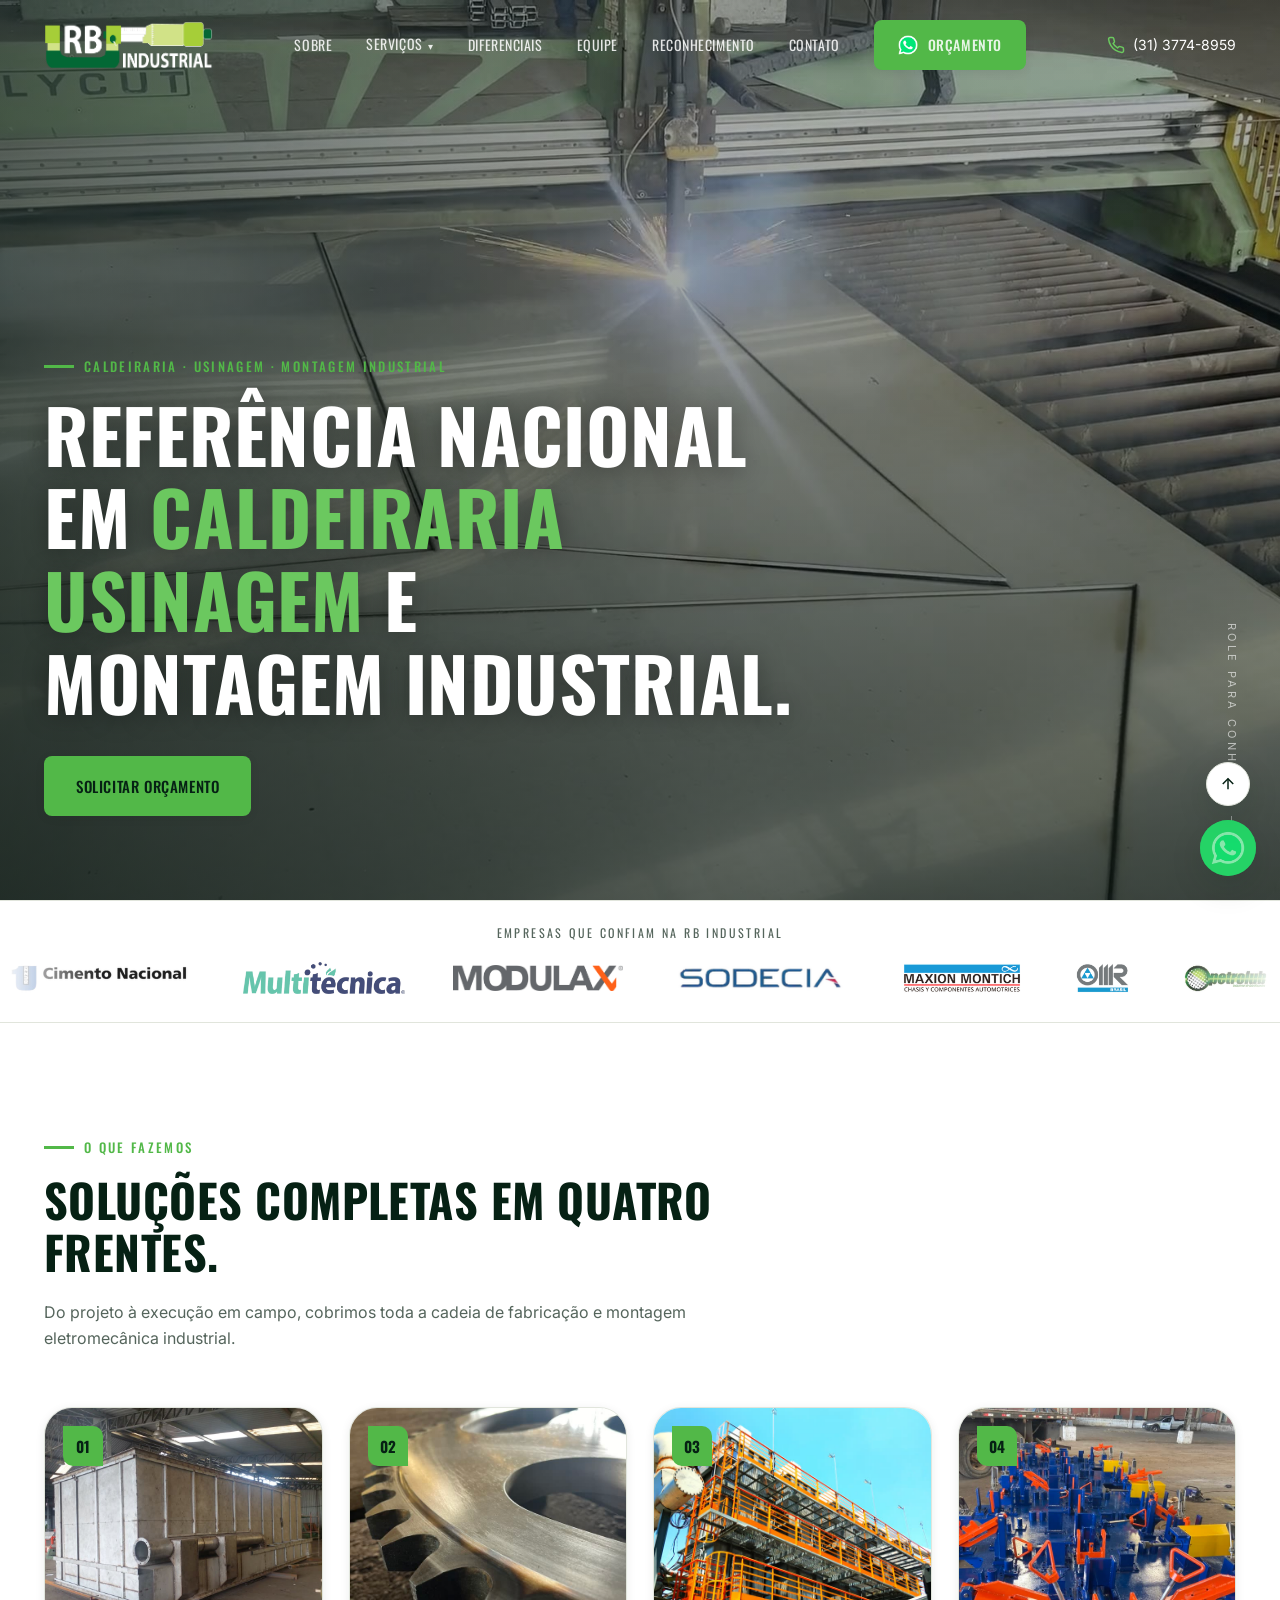
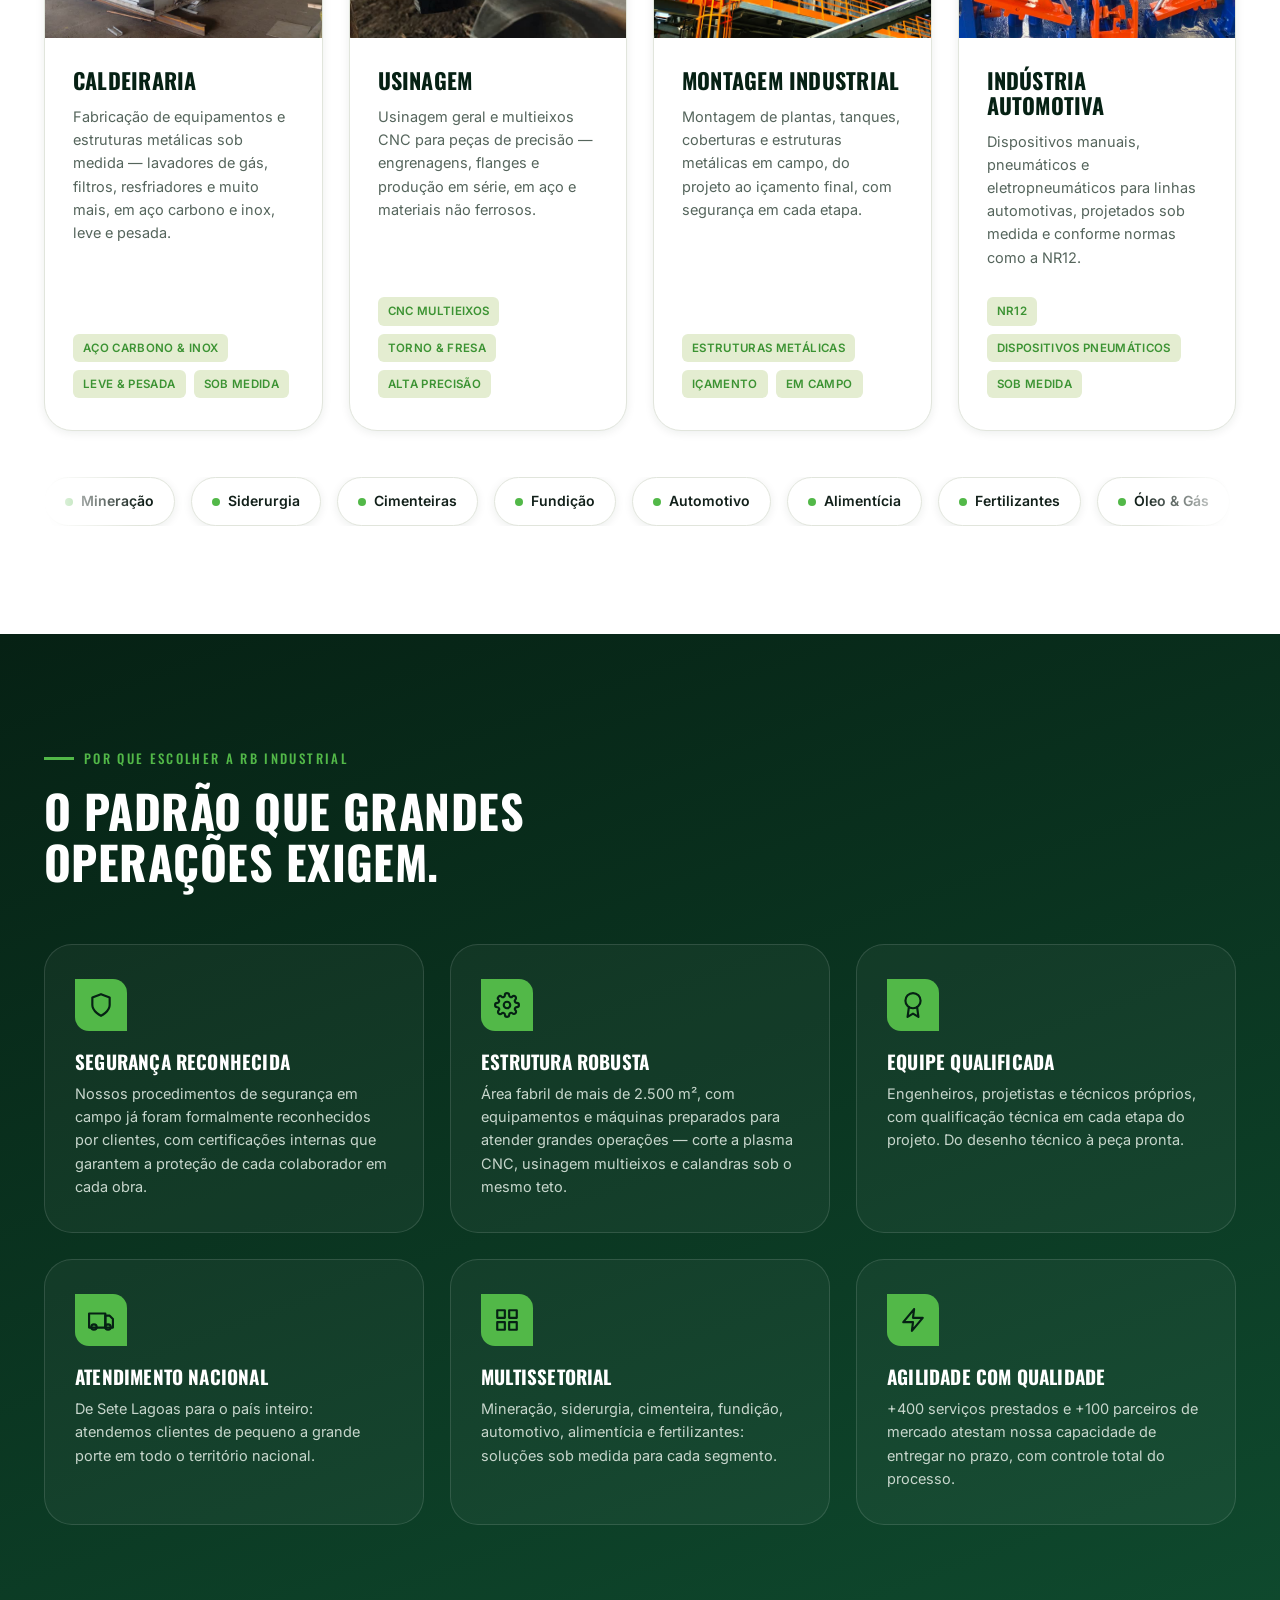
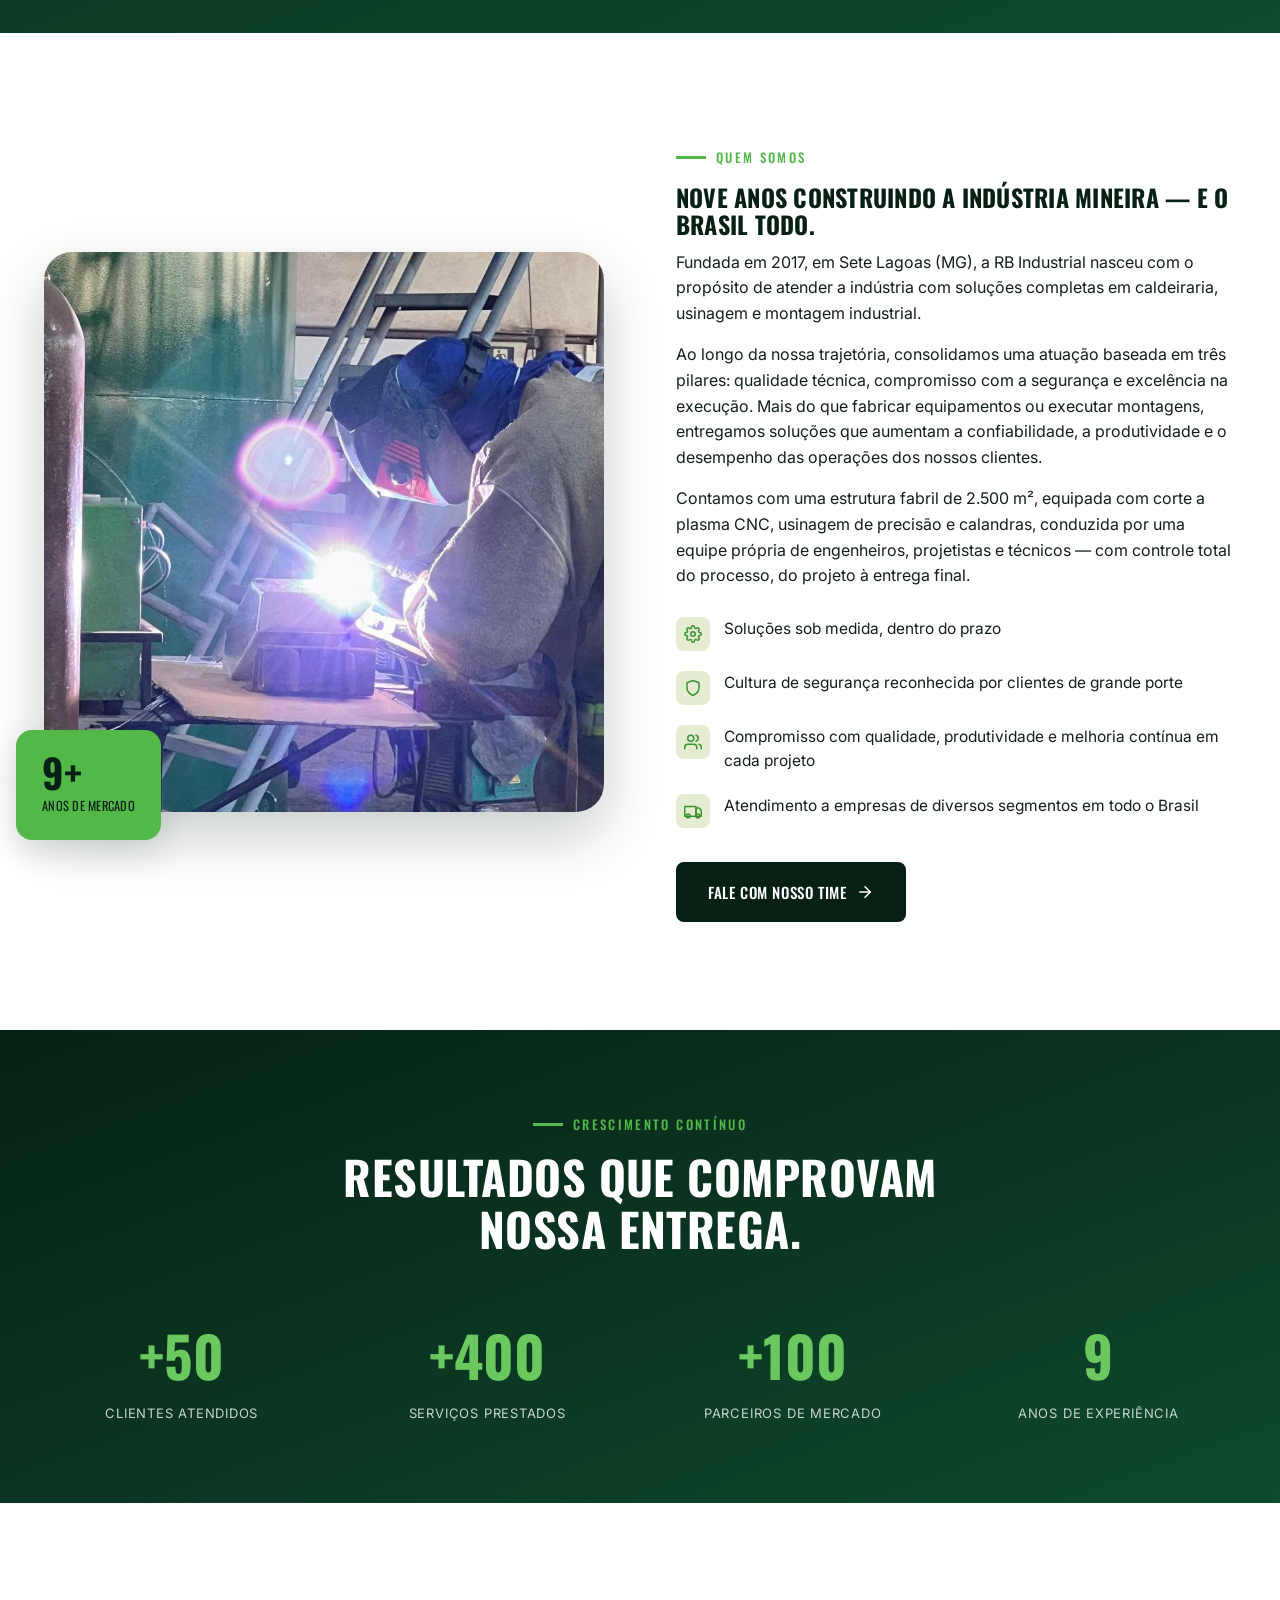
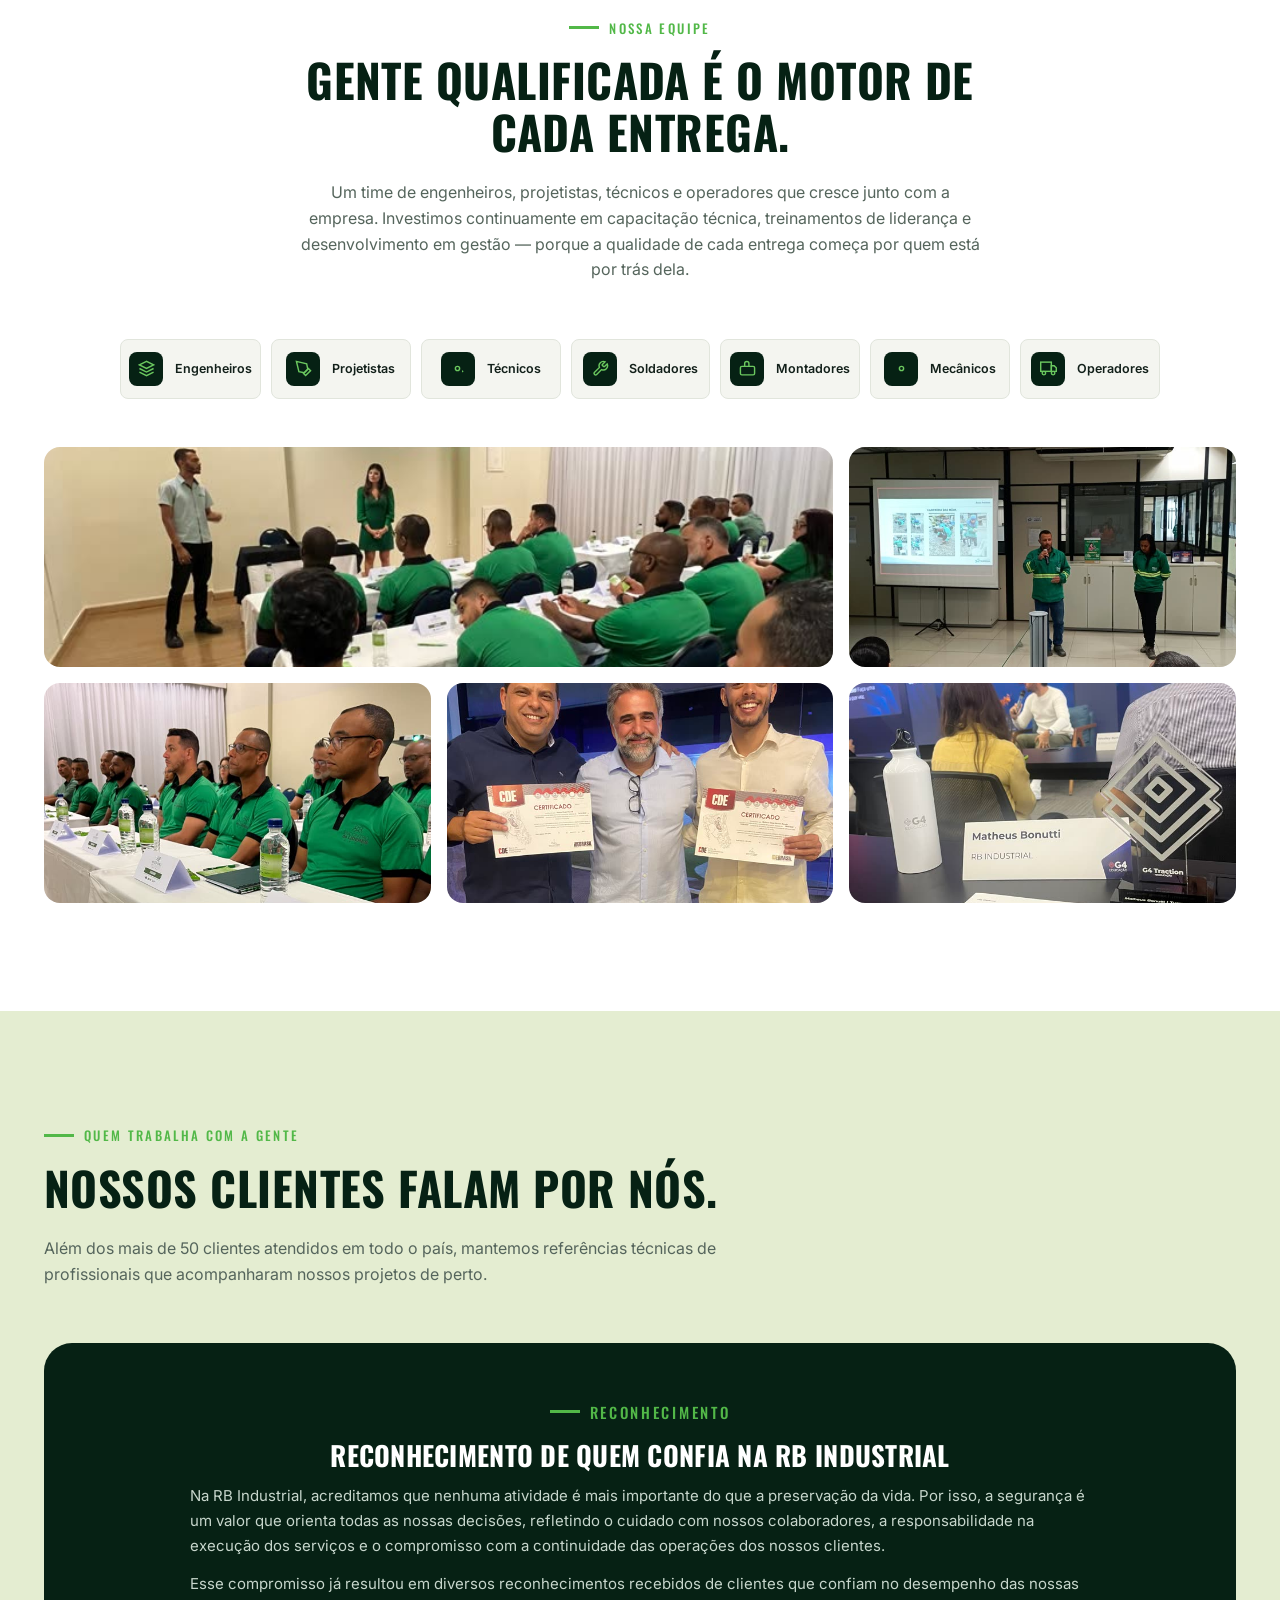
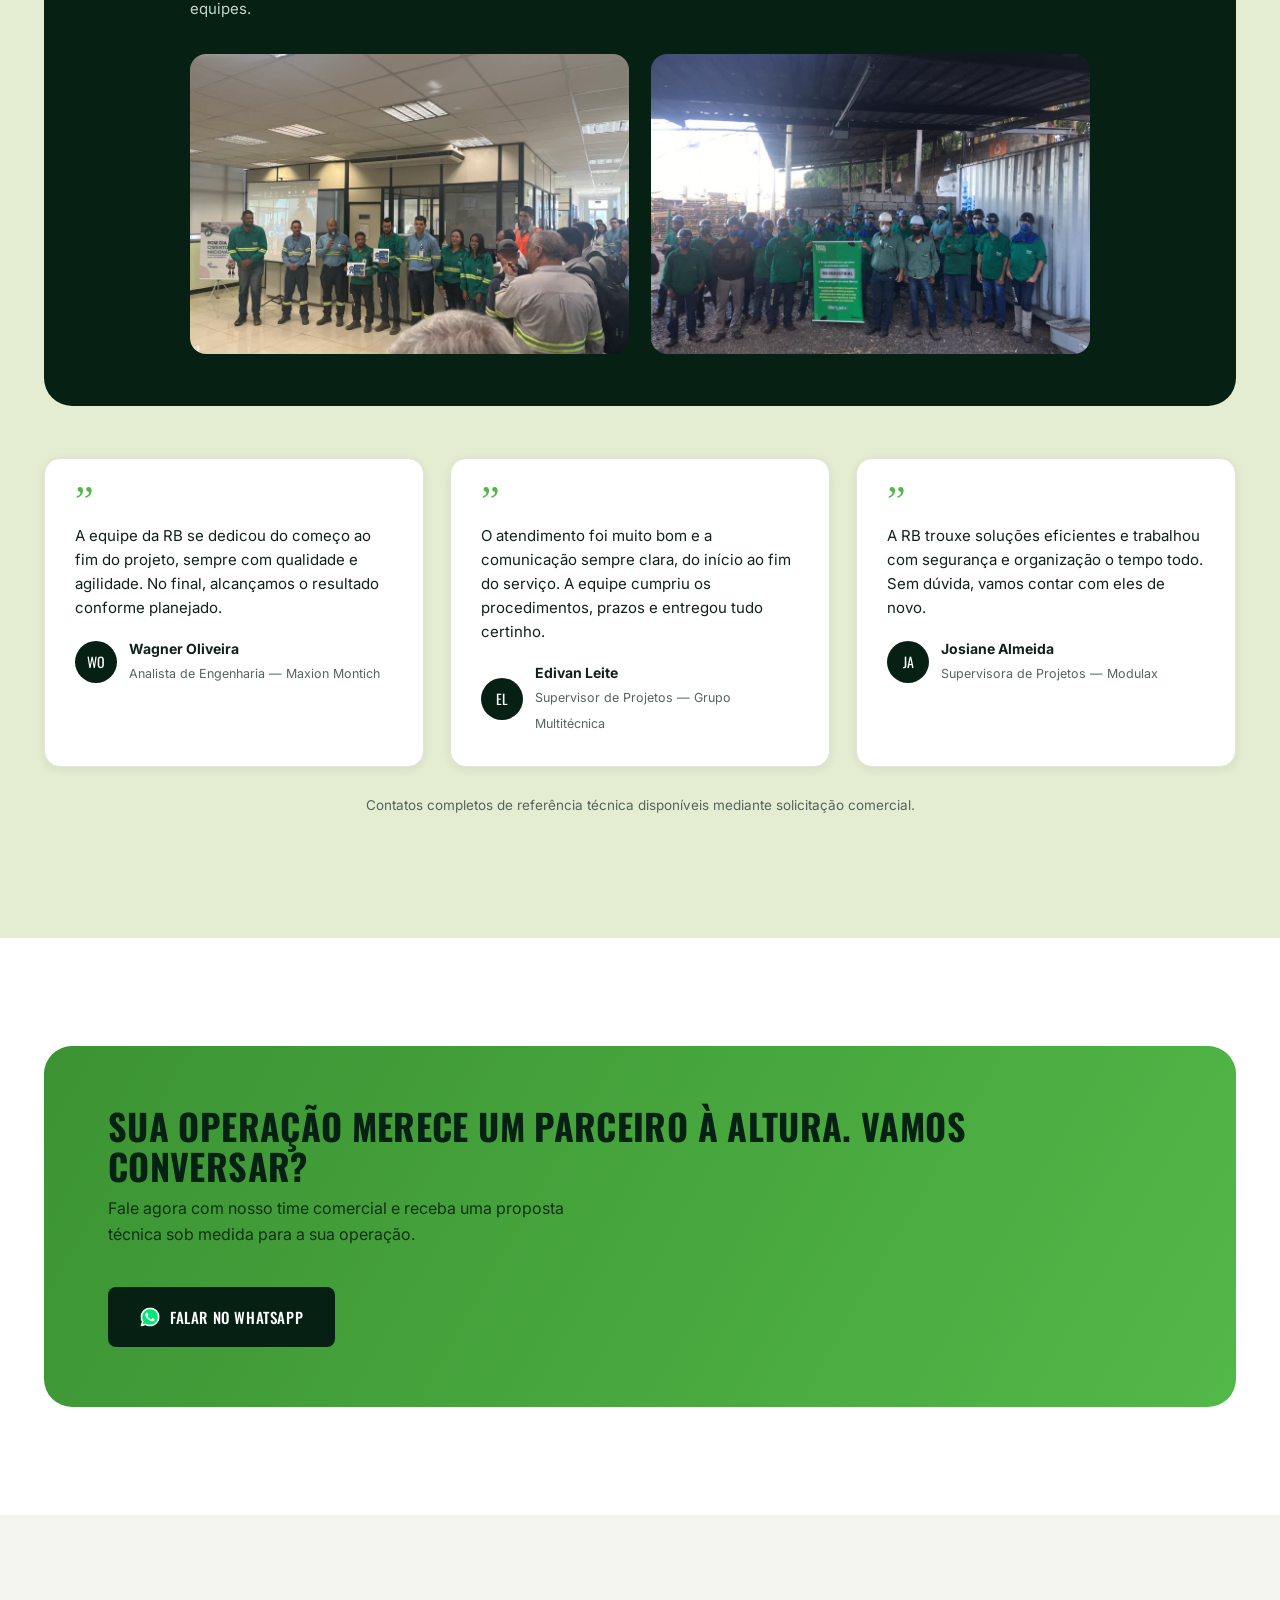
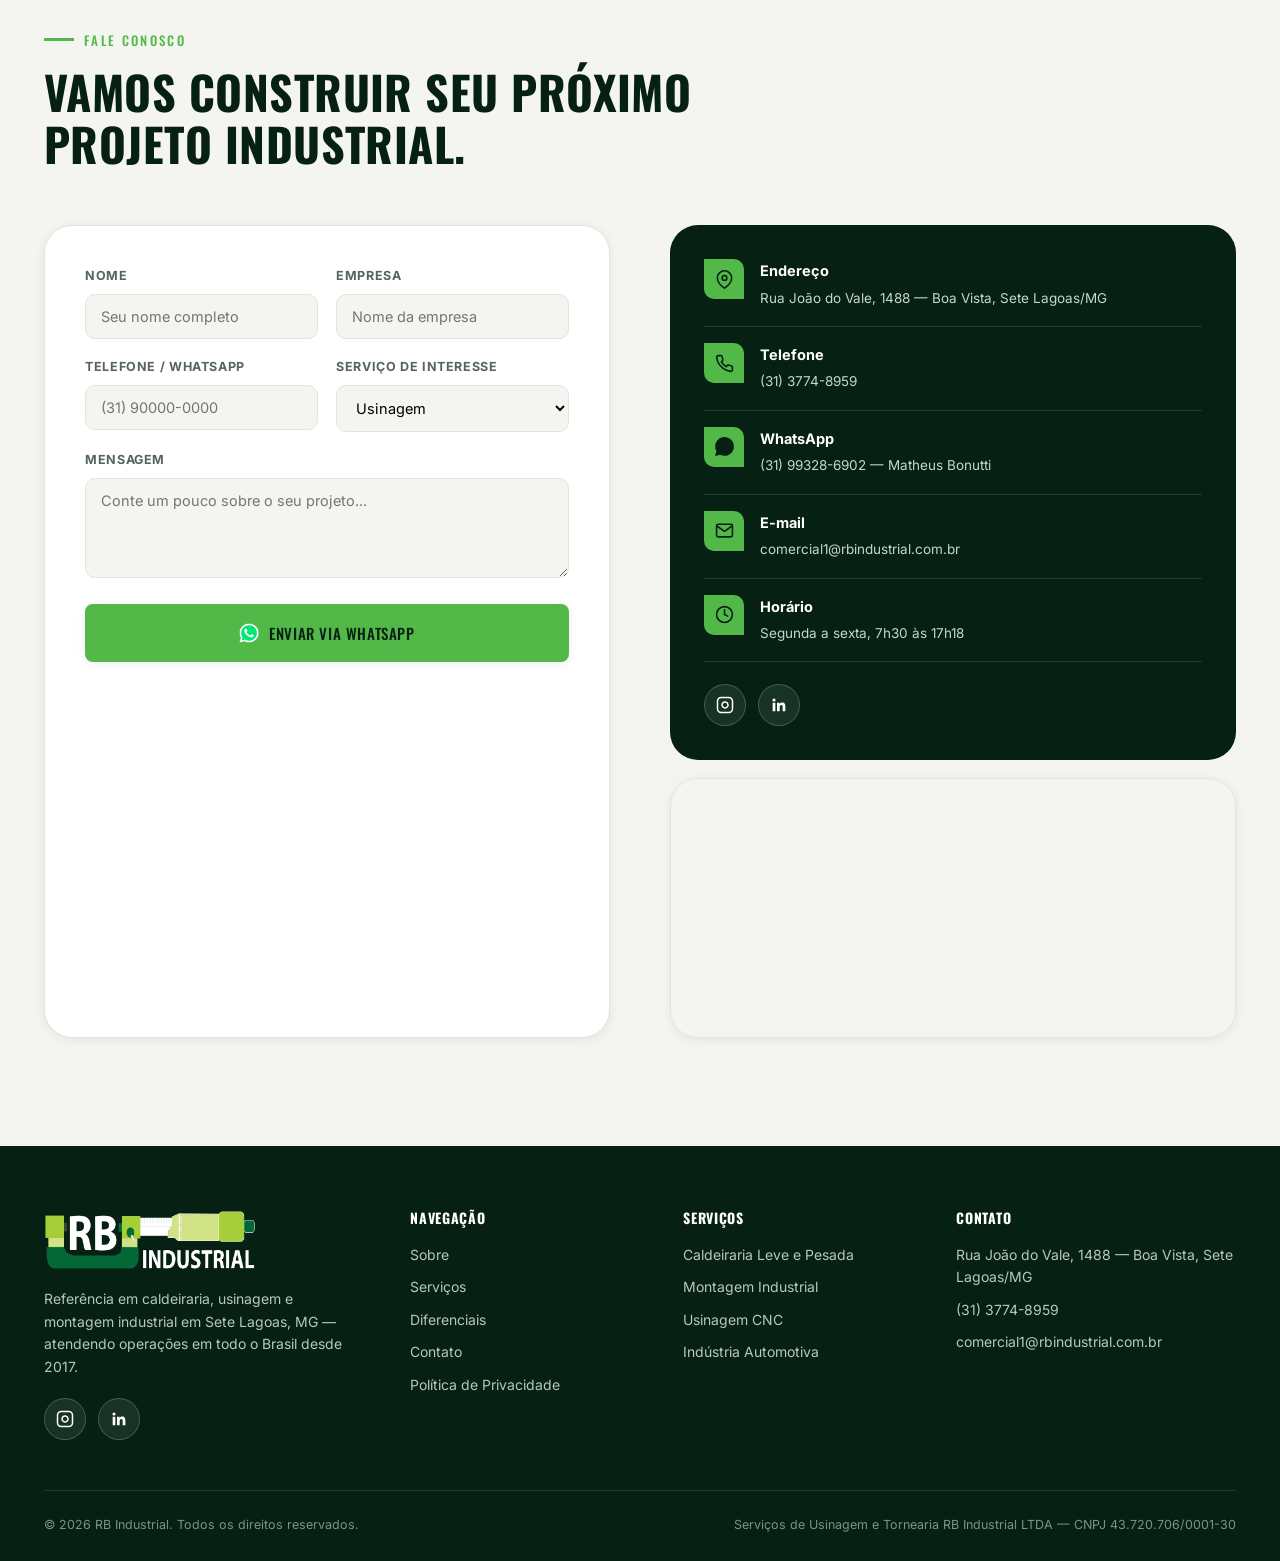
==== commit aac7d386: "Atualiza site: novas paginas de servico, logos de clientes, reordenacao de secoes, WhatsApp real, po" ====
--- a/index.html
+++ b/index.html
@@ -4,11 +4,11 @@
 <meta charset="UTF-8">
 <meta name="viewport" content="width=device-width, initial-scale=1.0">
 <title>RB Industrial | Usinagem, Caldeiraria e Montagem Industrial em Sete Lagoas - MG</title>
-<meta name="description" content="RB Industrial: usinagem de precisão, caldeiraria leve e pesada, manutenção e montagem industrial em Sete Lagoas/MG. Estrutura própria de 2.500 m², CNC de ponta e equipe própria de engenharia. Atendimento em todo o Brasil.">
+<meta name="description" content="RB Industrial: usinagem de precisão, caldeiraria leve e pesada, manutenção e montagem industrial em Sete Lagoas/MG. Estrutura fabril de 2.500 m², CNC de ponta e equipe própria de engenharia. Atendimento em todo o Brasil.">
 <meta name="keywords" content="usinagem Sete Lagoas, caldeiraria Minas Gerais, montagem industrial, manutenção industrial, usinagem CNC, RB Industrial">
 <meta property="og:type" content="website">
 <meta property="og:title" content="RB Industrial | Usinagem, Caldeiraria e Montagem Industrial">
-<meta property="og:description" content="Referência em usinagem, caldeiraria e montagem industrial em Sete Lagoas/MG. Estrutura própria de 2.500 m² e atendimento em todo o Brasil.">
+<meta property="og:description" content="Referência em usinagem, caldeiraria e montagem industrial em Sete Lagoas/MG. Estrutura fabril de 2.500 m² e atendimento em todo o Brasil.">
 <meta property="og:image" content="assets/img/hero-galpao.jpg">
 <meta property="og:locale" content="pt_BR">
 <link rel="icon" type="image/png" sizes="32x32" href="assets/img/favicon-32.png">
@@ -25,18 +25,25 @@
 <header class="site-header" id="siteHeader">
   <div class="container">
     <a href="#top" class="logo">
-      <span class="logo-mark">RB</span>
-      <span class="logo-text"><b>RB INDUSTRIAL</b><span>USINAGEM · CALDEIRARIA</span></span>
+      <img src="assets/img/logo-rb-industrial.png" alt="RB Industrial" class="logo-img">
     </a>
 
     <nav class="nav-links" id="navLinks">
       <a href="#sobre">Sobre</a>
-      <a href="#servicos">Serviços</a>
-      <a href="#portfolio">Portfólio</a>
+      <div class="nav-dropdown">
+        <a href="#servicos" class="nav-dropdown-trigger">Serviços <span class="nav-dropdown-caret">▾</span></a>
+        <div class="nav-dropdown-menu">
+          <a href="caldeiraria.html" target="_blank" rel="noopener">Caldeiraria</a>
+          <a href="montagem-industrial.html" target="_blank" rel="noopener">Montagem Industrial</a>
+          <a href="usinagem.html" target="_blank" rel="noopener">Usinagem</a>
+          <a href="industria-automotiva.html" target="_blank" rel="noopener">Indústria Automotiva</a>
+        </div>
+      </div>
       <a href="#diferenciais">Diferenciais</a>
       <a href="#equipe">Equipe</a>
+      <a href="#seguranca">Reconhecimento</a>
       <a href="#contato">Contato</a>
-      <a href="https://wa.me/5531993286902" class="btn btn-primary btn-nav-cta" style="padding:12px 22px;" target="_blank" rel="noopener">Orçamento</a>
+      <a href="https://wa.me/5531993286902" class="btn btn-primary btn-nav-cta" style="padding:12px 22px;" target="_blank" rel="noopener"><img src="assets/img/icon-whatsapp.png" alt="" class="ico-whats">Orçamento</a>
     </nav>
 
     <div class="nav-cta">
@@ -51,24 +58,132 @@
 
 <!-- ============ HERO ============ -->
 <section class="hero" id="top">
-  <div class="hero-media"><img src="assets/img/hero-galpao.jpg" alt="Galpão industrial da RB Industrial em Sete Lagoas, MG, com pórticos de movimentação de carga"></div>
+  <div class="hero-media">
+    <video autoplay muted loop playsinline poster="assets/img/hero-poster.jpg" aria-hidden="true" tabindex="-1">
+      <source src="assets/video/hero-background.mp4" type="video/mp4">
+    </video>
+  </div>
   <div class="container hero-inner">
     <div class="hero-content reveal in-view">
-      <span class="kicker">Usinagem · Caldeiraria · Montagem Industrial</span>
-      <h1>Referência nacional em <em>usinagem, caldeiraria</em> e montagem industrial.</h1>
-      <p class="hero-lead">Da usinagem de precisão à fabricação de equipamentos pesados e montagens in loco: entregamos soluções eletromecânicas sob medida para grandes operações industriais em todo o Brasil, direto de Sete Lagoas, MG — já são mais de 50 clientes atendidos em todo o país.</p>
+      <span class="kicker">Caldeiraria · Usinagem · Montagem Industrial</span>
+      <h1>Referência nacional<br>em <em>caldeiraria</em><br><em>usinagem</em> e<br>montagem industrial.</h1>
       <div class="hero-ctas">
         <a href="#contato" class="btn btn-primary">Solicitar Orçamento</a>
-        <a href="#portfolio" class="btn btn-outline">Ver Portfólio de Obras</a>
-      </div>
-      <div class="hero-stats">
-        <div><strong>2017</strong><span>Fundação</span></div>
-        <div><strong>2.500 m²</strong><span>Estrutura própria</span></div>
-        <div><strong>Brasil</strong><span>Atendimento nacional</span></div>
       </div>
     </div>
   </div>
   <span class="scroll-cue">Role para conhecer</span>
+</section>
+
+<!-- ============ TRUST STRIP ============ -->
+<section class="trust-strip">
+  <p class="trust-label">Empresas que confiam na RB Industrial</p>
+  <div class="marquee">
+    <div class="marquee-track">
+      <span class="trust-logo"><img src="assets/img/clientes/cliente-cimento-nacional.png" alt="Cimento Nacional" loading="lazy"></span><span class="trust-logo"><img src="assets/img/clientes/cliente-multitecnica.png" alt="Grupo Multitécnica" loading="lazy"></span><span class="trust-logo"><img src="assets/img/clientes/cliente-modulax.png" alt="Modulax" loading="lazy"></span><span class="trust-logo"><img src="assets/img/clientes/cliente-sodecia.png" alt="Sodecia" loading="lazy"></span><span class="trust-logo"><img src="assets/img/clientes/cliente-maxion-montich.png" alt="Maxion Montich" loading="lazy"></span><span class="trust-logo"><img src="assets/img/clientes/cliente-omr.png" alt="OMR Brasil" loading="lazy"></span><span class="trust-logo"><img src="assets/img/clientes/cliente-petrolub.png" alt="Petrolub" loading="lazy"></span><span class="trust-logo"><img src="assets/img/clientes/cliente-gelf.png" alt="GELF" loading="lazy"></span><span class="trust-logo"><img src="assets/img/clientes/cliente-gellak.png" alt="Gellak" loading="lazy"></span><span class="trust-logo"><img src="assets/img/clientes/cliente-ceramica-brasileira.png" alt="Cerâmica Brasileira" loading="lazy"></span><span class="trust-logo"><img src="assets/img/clientes/cliente-citygusa.png" alt="Citygusa" loading="lazy"></span><span class="trust-logo"><img src="assets/img/clientes/cliente-leagel.png" alt="Leagel" loading="lazy"></span><span class="trust-logo"><img src="assets/img/clientes/cliente-sada.png" alt="Sada" loading="lazy"></span><span class="trust-logo"><img src="assets/img/clientes/cliente-sds-siderurgica.png" alt="SDS Siderúrgica" loading="lazy"></span><span class="trust-logo"><img src="assets/img/clientes/cliente-stevanato.png" alt="Stevanato Group" loading="lazy"></span>
+      <span class="trust-logo"><img src="assets/img/clientes/cliente-cimento-nacional.png" alt="Cimento Nacional" loading="lazy"></span><span class="trust-logo"><img src="assets/img/clientes/cliente-multitecnica.png" alt="Grupo Multitécnica" loading="lazy"></span><span class="trust-logo"><img src="assets/img/clientes/cliente-modulax.png" alt="Modulax" loading="lazy"></span><span class="trust-logo"><img src="assets/img/clientes/cliente-sodecia.png" alt="Sodecia" loading="lazy"></span><span class="trust-logo"><img src="assets/img/clientes/cliente-maxion-montich.png" alt="Maxion Montich" loading="lazy"></span><span class="trust-logo"><img src="assets/img/clientes/cliente-omr.png" alt="OMR Brasil" loading="lazy"></span><span class="trust-logo"><img src="assets/img/clientes/cliente-petrolub.png" alt="Petrolub" loading="lazy"></span><span class="trust-logo"><img src="assets/img/clientes/cliente-gelf.png" alt="GELF" loading="lazy"></span><span class="trust-logo"><img src="assets/img/clientes/cliente-gellak.png" alt="Gellak" loading="lazy"></span><span class="trust-logo"><img src="assets/img/clientes/cliente-ceramica-brasileira.png" alt="Cerâmica Brasileira" loading="lazy"></span><span class="trust-logo"><img src="assets/img/clientes/cliente-citygusa.png" alt="Citygusa" loading="lazy"></span><span class="trust-logo"><img src="assets/img/clientes/cliente-leagel.png" alt="Leagel" loading="lazy"></span><span class="trust-logo"><img src="assets/img/clientes/cliente-sada.png" alt="Sada" loading="lazy"></span><span class="trust-logo"><img src="assets/img/clientes/cliente-sds-siderurgica.png" alt="SDS Siderúrgica" loading="lazy"></span><span class="trust-logo"><img src="assets/img/clientes/cliente-stevanato.png" alt="Stevanato Group" loading="lazy"></span>
+    </div>
+  </div>
+</section>
+
+<!-- ============ SERVIÇOS ============ -->
+<section class="section-pad" id="servicos">
+  <div class="container">
+    <div class="section-head reveal">
+      <span class="kicker">O Que Fazemos</span>
+      <h2>Soluções completas em quatro frentes.</h2>
+      <p class="muted">Do projeto à execução em campo, cobrimos toda a cadeia de fabricação e montagem eletromecânica industrial.</p>
+    </div>
+
+    <div class="services-grid">
+      <a href="caldeiraria.html" class="service-card reveal" id="caldeiraria">
+        <div class="service-media"><span class="service-num">01</span><img src="assets/img/galeria-caldeiraria-02.jpg" alt="Filtro de mangas em aço inox fabricado pela RB Industrial"></div>
+        <div class="service-body">
+          <h3>Caldeiraria</h3>
+          <p>Fabricação de equipamentos e estruturas metálicas sob medida — lavadores de gás, filtros, resfriadores e muito mais, em aço carbono e inox, leve e pesada.</p>
+          <div class="service-tags"><span>Aço Carbono &amp; Inox</span><span>Leve &amp; Pesada</span><span>Sob Medida</span></div>
+        </div>
+      </a>
+
+      <a href="usinagem.html" class="service-card reveal" id="usinagem" style="transition-delay:.1s">
+        <div class="service-media"><span class="service-num">02</span><img src="assets/img/galeria-usinagem-11.jpg" alt="Usinagem de precisão CNC na RB Industrial"></div>
+        <div class="service-body">
+          <h3>Usinagem</h3>
+          <p>Usinagem geral e multieixos CNC para peças de precisão — engrenagens, flanges e produção em série, em aço e materiais não ferrosos.</p>
+          <div class="service-tags"><span>CNC Multieixos</span><span>Torno &amp; Fresa</span><span>Alta Precisão</span></div>
+        </div>
+      </a>
+
+      <a href="montagem-industrial.html" class="service-card reveal" id="montagem-servico" style="transition-delay:.2s">
+        <div class="service-media"><span class="service-num">03</span><img src="assets/img/galeria-montagem-02.jpg" alt="Montagem industrial executada em campo pela RB Industrial"></div>
+        <div class="service-body">
+          <h3>Montagem Industrial</h3>
+          <p>Montagem de plantas, tanques, coberturas e estruturas metálicas em campo, do projeto ao içamento final, com segurança em cada etapa.</p>
+          <div class="service-tags"><span>Estruturas Metálicas</span><span>Içamento</span><span>Em Campo</span></div>
+        </div>
+      </a>
+
+      <a href="industria-automotiva.html" class="service-card reveal" id="automotivo-servico" style="transition-delay:.3s">
+        <div class="service-media"><span class="service-num">04</span><img src="assets/img/galeria-automotivo-05.jpg" alt="Dispositivos para a indústria automotiva fabricados pela RB Industrial"></div>
+        <div class="service-body">
+          <h3>Indústria Automotiva</h3>
+          <p>Dispositivos manuais, pneumáticos e eletropneumáticos para linhas automotivas, projetados sob medida e conforme normas como a NR12.</p>
+          <div class="service-tags"><span>NR12</span><span>Dispositivos Pneumáticos</span><span>Sob Medida</span></div>
+        </div>
+      </a>
+    </div>
+
+    <div class="segments-wrap reveal">
+      <div class="marquee segments-marquee">
+        <div class="marquee-track">
+          <span>Mineração</span><span>Siderurgia</span><span>Cimenteiras</span><span>Fundição</span><span>Automotivo</span><span>Alimentícia</span><span>Fertilizantes</span><span>Óleo &amp; Gás</span>
+          <span>Mineração</span><span>Siderurgia</span><span>Cimenteiras</span><span>Fundição</span><span>Automotivo</span><span>Alimentícia</span><span>Fertilizantes</span><span>Óleo &amp; Gás</span>
+        </div>
+      </div>
+    </div>
+  </div>
+</section>
+
+<!-- ============ DIFERENCIAIS ============ -->
+<section class="section-pad bg-dark" id="diferenciais">
+  <div class="container">
+    <div class="section-head reveal">
+      <span class="kicker">Por Que Escolher a RB Industrial</span>
+      <h2>O padrão que grandes operações exigem.</h2>
+    </div>
+    <div class="diff-grid">
+      <div class="diff-card reveal">
+        <div class="ico"><svg viewBox="0 0 24 24" fill="none" stroke="currentColor" stroke-width="2" stroke-linecap="round" stroke-linejoin="round"><path d="M12 22s8-4 8-10V5l-8-3-8 3v7c0 6 8 10 8 10Z"/></svg></div>
+        <h3>Segurança reconhecida</h3>
+        <p>Nossos procedimentos de segurança em campo já foram formalmente reconhecidos por clientes, com certificações internas que garantem a proteção de cada colaborador em cada obra.</p>
+      </div>
+      <div class="diff-card reveal" style="transition-delay:.08s">
+        <div class="ico"><svg viewBox="0 0 24 24" fill="none" stroke="currentColor" stroke-width="2" stroke-linecap="round" stroke-linejoin="round"><circle cx="12" cy="12" r="3"/><path d="M19.4 15a1.65 1.65 0 0 0 .33 1.82l.06.06a2 2 0 1 1-2.83 2.83l-.06-.06a1.65 1.65 0 0 0-1.82-.33 1.65 1.65 0 0 0-1 1.51V21a2 2 0 0 1-4 0v-.09A1.65 1.65 0 0 0 9 19.4a1.65 1.65 0 0 0-1.82.33l-.06.06a2 2 0 1 1-2.83-2.83l.06-.06a1.65 1.65 0 0 0 .33-1.82 1.65 1.65 0 0 0-1.51-1H3a2 2 0 0 1 0-4h.09A1.65 1.65 0 0 0 4.6 9a1.65 1.65 0 0 0-.33-1.82l-.06-.06a2 2 0 1 1 2.83-2.83l.06.06a1.65 1.65 0 0 0 1.82.33H9a1.65 1.65 0 0 0 1-1.51V3a2 2 0 0 1 4 0v.09a1.65 1.65 0 0 0 1 1.51 1.65 1.65 0 0 0 1.82-.33l.06-.06a2 2 0 1 1 2.83 2.83l-.06.06a1.65 1.65 0 0 0-.33 1.82V9a1.65 1.65 0 0 0 1.51 1H21a2 2 0 0 1 0 4h-.09a1.65 1.65 0 0 0-1.51 1z"/></svg></div>
+        <h3>Estrutura robusta</h3>
+        <p>Área fabril de mais de 2.500 m², com equipamentos e máquinas preparados para atender grandes operações — corte a plasma CNC, usinagem multieixos e calandras sob o mesmo teto.</p>
+      </div>
+      <div class="diff-card reveal" style="transition-delay:.16s">
+        <div class="ico"><svg viewBox="0 0 24 24" fill="none" stroke="currentColor" stroke-width="2" stroke-linecap="round" stroke-linejoin="round"><circle cx="12" cy="8" r="7"/><polyline points="8.21 13.89 7 23 12 20 17 23 15.79 13.88"/></svg></div>
+        <h3>Equipe qualificada</h3>
+        <p>Engenheiros, projetistas e técnicos próprios, com qualificação técnica em cada etapa do projeto. Do desenho técnico à peça pronta.</p>
+      </div>
+      <div class="diff-card reveal" style="transition-delay:.24s">
+        <div class="ico"><svg viewBox="0 0 24 24" fill="none" stroke="currentColor" stroke-width="2" stroke-linecap="round" stroke-linejoin="round"><path d="M1 6h15v13H1z"/><path d="M16 8h4l3 3v8h-7V8z"/><circle cx="5.5" cy="18.5" r="2.5"/><circle cx="18.5" cy="18.5" r="2.5"/></svg></div>
+        <h3>Atendimento nacional</h3>
+        <p>De Sete Lagoas para o país inteiro: atendemos clientes de pequeno a grande porte em todo o território nacional.</p>
+      </div>
+      <div class="diff-card reveal" style="transition-delay:.32s">
+        <div class="ico"><svg viewBox="0 0 24 24" fill="none" stroke="currentColor" stroke-width="2" stroke-linecap="round" stroke-linejoin="round"><rect x="3" y="3" width="7" height="7"/><rect x="14" y="3" width="7" height="7"/><rect x="14" y="14" width="7" height="7"/><rect x="3" y="14" width="7" height="7"/></svg></div>
+        <h3>Multissetorial</h3>
+        <p>Mineração, siderurgia, cimenteira, fundição, automotivo, alimentícia e fertilizantes: soluções sob medida para cada segmento.</p>
+      </div>
+      <div class="diff-card reveal" style="transition-delay:.4s">
+        <div class="ico"><svg viewBox="0 0 24 24" fill="none" stroke="currentColor" stroke-width="2" stroke-linecap="round" stroke-linejoin="round"><polyline points="13 2 3 14 12 14 11 22 21 10 12 10 13 2"/></svg></div>
+        <h3>Agilidade com qualidade</h3>
+        <p>+400 serviços prestados e +100 parceiros de mercado atestam nossa capacidade de entregar no prazo, com controle total do processo.</p>
+      </div>
+    </div>
+  </div>
 </section>
 
 <!-- ============ SOBRE ============ -->
@@ -82,13 +197,14 @@
       <div class="reveal">
         <span class="kicker">Quem Somos</span>
         <h2>Nove anos construindo a indústria mineira — e o Brasil todo.</h2>
-        <p>Fundada em 2017 em Sete Lagoas (MG), a RB Industrial nasceu para resolver um problema recorrente da indústria: encontrar um parceiro capaz de projetar, fabricar e montar soluções eletromecânicas sob medida, com agilidade e sem abrir mão da qualidade.</p>
-        <p>Hoje operamos em estrutura própria de 2.500 m², equipada com corte a plasma CNC, usinagem de alta precisão e calandras, sob supervisão de equipe própria de engenheiros, projetistas e técnicos. O resultado é controle total do processo — do desenho técnico à entrega em campo.</p>
+        <p>Fundada em 2017, em Sete Lagoas (MG), a RB Industrial nasceu com o propósito de atender a indústria com soluções completas em caldeiraria, usinagem e montagem industrial.</p>
+        <p>Ao longo da nossa trajetória, consolidamos uma atuação baseada em três pilares: qualidade técnica, compromisso com a segurança e excelência na execução. Mais do que fabricar equipamentos ou executar montagens, entregamos soluções que aumentam a confiabilidade, a produtividade e o desempenho das operações dos nossos clientes.</p>
+        <p>Contamos com uma estrutura fabril de 2.500 m², equipada com corte a plasma CNC, usinagem de precisão e calandras, conduzida por uma equipe própria de engenheiros, projetistas e técnicos — com controle total do processo, do projeto à entrega final.</p>
         <ul class="about-list">
-          <li><span class="ico"><svg viewBox="0 0 24 24" fill="none" stroke="currentColor" stroke-width="2" stroke-linecap="round" stroke-linejoin="round"><circle cx="12" cy="12" r="3"/><path d="M19.4 15a1.65 1.65 0 0 0 .33 1.82l.06.06a2 2 0 1 1-2.83 2.83l-.06-.06a1.65 1.65 0 0 0-1.82-.33 1.65 1.65 0 0 0-1 1.51V21a2 2 0 0 1-4 0v-.09A1.65 1.65 0 0 0 9 19.4a1.65 1.65 0 0 0-1.82.33l-.06.06a2 2 0 1 1-2.83-2.83l.06-.06a1.65 1.65 0 0 0 .33-1.82 1.65 1.65 0 0 0-1.51-1H3a2 2 0 0 1 0-4h.09A1.65 1.65 0 0 0 4.6 9a1.65 1.65 0 0 0-.33-1.82l-.06-.06a2 2 0 1 1 2.83-2.83l.06.06a1.65 1.65 0 0 0 1.82.33H9a1.65 1.65 0 0 0 1-1.51V3a2 2 0 0 1 4 0v.09a1.65 1.65 0 0 0 1 1.51 1.65 1.65 0 0 0 1.82-.33l.06-.06a2 2 0 1 1 2.83 2.83l-.06.06a1.65 1.65 0 0 0-.33 1.82V9a1.65 1.65 0 0 0 1.51 1H21a2 2 0 0 1 0 4h-.09a1.65 1.65 0 0 0-1.51 1z"/></svg></span>Estrutura própria de 2.500 m² com tecnologia CNC de ponta</li>
-          <li><span class="ico"><svg viewBox="0 0 24 24" fill="none" stroke="currentColor" stroke-width="2" stroke-linecap="round" stroke-linejoin="round"><path d="M17 21v-2a4 4 0 0 0-4-4H5a4 4 0 0 0-4 4v2"/><circle cx="9" cy="7" r="4"/><path d="M23 21v-2a4 4 0 0 0-3-3.87"/><path d="M16 3.13a4 4 0 0 1 0 7.75"/></svg></span>Equipe própria de engenharia, projetos e execução</li>
-          <li><span class="ico"><svg viewBox="0 0 24 24" fill="none" stroke="currentColor" stroke-width="2" stroke-linecap="round" stroke-linejoin="round"><path d="M1 6h15v13H1z"/><path d="M16 8h4l3 3v8h-7V8z"/><circle cx="5.5" cy="18.5" r="2.5"/><circle cx="18.5" cy="18.5" r="2.5"/></svg></span>Atendimento a empresas de todos os portes em todo o Brasil</li>
-          <li><span class="ico"><svg viewBox="0 0 24 24" fill="none" stroke="currentColor" stroke-width="2" stroke-linecap="round" stroke-linejoin="round"><path d="M12 22s8-4 8-10V5l-8-3-8 3v7c0 6 8 10 8 10Z"/></svg></span>Segurança do trabalho reconhecida pelos próprios clientes</li>
+          <li><span class="ico"><svg viewBox="0 0 24 24" fill="none" stroke="currentColor" stroke-width="2" stroke-linecap="round" stroke-linejoin="round"><circle cx="12" cy="12" r="3"/><path d="M19.4 15a1.65 1.65 0 0 0 .33 1.82l.06.06a2 2 0 1 1-2.83 2.83l-.06-.06a1.65 1.65 0 0 0-1.82-.33 1.65 1.65 0 0 0-1 1.51V21a2 2 0 0 1-4 0v-.09A1.65 1.65 0 0 0 9 19.4a1.65 1.65 0 0 0-1.82.33l-.06.06a2 2 0 1 1-2.83-2.83l.06-.06a1.65 1.65 0 0 0 .33-1.82 1.65 1.65 0 0 0-1.51-1H3a2 2 0 0 1 0-4h.09A1.65 1.65 0 0 0 4.6 9a1.65 1.65 0 0 0-.33-1.82l-.06-.06a2 2 0 1 1 2.83-2.83l.06.06a1.65 1.65 0 0 0 1.82.33H9a1.65 1.65 0 0 0 1-1.51V3a2 2 0 0 1 4 0v.09a1.65 1.65 0 0 0 1 1.51 1.65 1.65 0 0 0 1.82-.33l.06-.06a2 2 0 1 1 2.83 2.83l-.06.06a1.65 1.65 0 0 0-.33 1.82V9a1.65 1.65 0 0 0 1.51 1H21a2 2 0 0 1 0 4h-.09a1.65 1.65 0 0 0-1.51 1z"/></svg></span>Soluções sob medida, dentro do prazo</li>
+          <li><span class="ico"><svg viewBox="0 0 24 24" fill="none" stroke="currentColor" stroke-width="2" stroke-linecap="round" stroke-linejoin="round"><path d="M12 22s8-4 8-10V5l-8-3-8 3v7c0 6 8 10 8 10Z"/></svg></span>Cultura de segurança reconhecida por clientes de grande porte</li>
+          <li><span class="ico"><svg viewBox="0 0 24 24" fill="none" stroke="currentColor" stroke-width="2" stroke-linecap="round" stroke-linejoin="round"><path d="M17 21v-2a4 4 0 0 0-4-4H5a4 4 0 0 0-4 4v2"/><circle cx="9" cy="7" r="4"/><path d="M23 21v-2a4 4 0 0 0-3-3.87"/><path d="M16 3.13a4 4 0 0 1 0 7.75"/></svg></span>Compromisso com qualidade, produtividade e melhoria contínua em cada projeto</li>
+          <li><span class="ico"><svg viewBox="0 0 24 24" fill="none" stroke="currentColor" stroke-width="2" stroke-linecap="round" stroke-linejoin="round"><path d="M1 6h15v13H1z"/><path d="M16 8h4l3 3v8h-7V8z"/><circle cx="5.5" cy="18.5" r="2.5"/><circle cx="18.5" cy="18.5" r="2.5"/></svg></span>Atendimento a empresas de diversos segmentos em todo o Brasil</li>
         </ul>
         <a href="#contato" class="btn btn-dark">Fale com nosso time <svg viewBox="0 0 24 24" fill="none" stroke="currentColor" stroke-width="2" stroke-linecap="round" stroke-linejoin="round"><line x1="5" y1="12" x2="19" y2="12"/><polyline points="12 5 19 12 12 19"/></svg></a>
       </div>
@@ -112,184 +228,31 @@
   </div>
 </section>
 
-<!-- ============ SERVIÇOS ============ -->
-<section class="section-pad" id="servicos">
-  <div class="container">
-    <div class="section-head reveal">
-      <span class="kicker">O Que Fazemos</span>
-      <h2>Soluções completas em três frentes.</h2>
-      <p class="muted">Do projeto à execução em campo, cobrimos toda a cadeia de fabricação e manutenção eletromecânica industrial.</p>
-    </div>
-
-    <div class="services-grid">
-      <div class="service-card reveal">
-        <div class="service-media"><span class="service-num">01</span><img src="assets/img/servico-usinagem.jpg" alt="Usinagem de precisão CNC na RB Industrial"></div>
-        <div class="service-body">
-          <h3>Usinagem</h3>
-          <p>Fabricamos e recuperamos peças com especificações precisas, em diversos formatos e materiais, com usinagem geral e multieixos CNC. Atendemos os mercados de robótica, mineração, alimentício, transporte, aeroespacial, medicina e energia.</p>
-          <div class="service-tags"><span>CNC Multieixos</span><span>Torno &amp; Fresa</span><span>Alta Precisão</span></div>
-        </div>
-      </div>
-
-      <div class="service-card reveal" style="transition-delay:.1s">
-        <div class="service-media"><span class="service-num">02</span><img src="assets/img/servico-caldeiraria.jpg" alt="Caldeiraria pesada e fabricação de tanques industriais"></div>
-        <div class="service-body">
-          <h3>Caldeiraria</h3>
-          <p>Fabricação e confecção de peças metálicas sob medida — máquinas, equipamentos e tubulações para siderurgia, óleo e gás e outros segmentos pesados, em aço carbono e inox, leve e pesada.</p>
-          <div class="service-tags"><span>Aço Carbono &amp; Inox</span><span>Tubulação</span><span>Sob Medida</span></div>
-        </div>
-      </div>
-
-      <div class="service-card reveal" style="transition-delay:.2s">
-        <div class="service-media"><span class="service-num">03</span><img src="assets/img/servico-manutencao.jpg" alt="Manutenção industrial especializada em campo"></div>
-        <div class="service-body">
-          <h3>Manutenção</h3>
-          <p>Mão de obra especializada com mais de 15 anos de experiência para manutenção corretiva e preventiva de peças novas e usadas, em pequenas e grandes indústrias, com responsabilidade e organização.</p>
-          <div class="service-tags"><span>Corretiva &amp; Preventiva</span><span>In Loco</span><span>+15 Anos de Expertise</span></div>
-        </div>
-      </div>
-    </div>
-
-    <div class="segments-wrap reveal">
-      <div class="marquee segments-marquee">
-        <div class="marquee-track">
-          <span>Mineração</span><span>Siderurgia</span><span>Cimenteiras</span><span>Fundição</span><span>Automotivo</span><span>Alimentícia</span><span>Fertilizantes</span><span>Óleo &amp; Gás</span>
-          <span>Mineração</span><span>Siderurgia</span><span>Cimenteiras</span><span>Fundição</span><span>Automotivo</span><span>Alimentícia</span><span>Fertilizantes</span><span>Óleo &amp; Gás</span>
-        </div>
-      </div>
-    </div>
-  </div>
-</section>
-
-<!-- ============ PORTFÓLIO ============ -->
-<section class="section-pad bg-paper" id="portfolio">
-  <div class="container">
-    <div class="section-head reveal">
-      <span class="kicker">Portfólio</span>
-      <h2>Trabalho que fala por si.</h2>
-      <p class="muted">Uma amostra real de projetos executados pela nossa equipe — de dispositivos automotivos a estruturas montadas a 30 metros de altura.</p>
-    </div>
-
-    <div class="filter-bar reveal">
-      <button class="filter-btn active" data-filter="all">Todos</button>
-      <button class="filter-btn" data-filter="montagem">Montagem Industrial</button>
-      <button class="filter-btn" data-filter="fabricacao">Fabricação Pesada</button>
-      <button class="filter-btn" data-filter="usinagem">Usinagem de Precisão</button>
-      <button class="filter-btn" data-filter="automotivo">Dispositivos Automotivos</button>
-      <button class="filter-btn" data-filter="altura">Trabalhos em Altura</button>
-    </div>
-
-    <div class="gallery-hint reveal">
-      <svg viewBox="0 0 24 24" fill="none" stroke="currentColor" stroke-width="2" stroke-linecap="round" stroke-linejoin="round"><path d="M13 5l7 7-7 7M5 12h15"/></svg>
-      <span>Arraste para o lado para ver mais fotos</span>
-    </div>
-
-    <div class="gallery-scroll reveal" id="galleryGrid">
-      <div class="gallery-item big" data-cat="montagem"><img src="assets/img/galeria-montagem-01.jpg" alt="Montagem de estrutura metálica em nova planta industrial" loading="lazy"><div class="gallery-overlay"><div><span class="tag">Montagem Industrial</span><span class="title">Montagem de nova planta industrial</span></div></div><span class="gallery-zoom"><svg viewBox="0 0 24 24" fill="none" stroke="currentColor" stroke-width="2"><circle cx="11" cy="11" r="8"/><line x1="21" y1="21" x2="16.65" y2="16.65"/></svg></span></div>
-
-      <div class="gallery-item" data-cat="fabricacao"><img src="assets/img/galeria-fabricacao-01.jpg" alt="Transporte de lavador de gás industrial de 8 toneladas" loading="lazy"><div class="gallery-overlay"><div><span class="tag">Fabricação Pesada</span><span class="title">Lavador de gás — 8 toneladas</span></div></div><span class="gallery-zoom"><svg viewBox="0 0 24 24" fill="none" stroke="currentColor" stroke-width="2"><circle cx="11" cy="11" r="8"/><line x1="21" y1="21" x2="16.65" y2="16.65"/></svg></span></div>
-
-      <div class="gallery-item" data-cat="usinagem"><img src="assets/img/galeria-usinagem-03.jpg" alt="Usinagem de rolo compressor em torno mecânico" loading="lazy"><div class="gallery-overlay"><div><span class="tag">Usinagem de Precisão</span><span class="title">Usinagem de rolo compressor</span></div></div><span class="gallery-zoom"><svg viewBox="0 0 24 24" fill="none" stroke="currentColor" stroke-width="2"><circle cx="11" cy="11" r="8"/><line x1="21" y1="21" x2="16.65" y2="16.65"/></svg></span></div>
-
-      <div class="gallery-item" data-cat="automotivo"><img src="assets/img/galeria-automotivo-01.jpg" alt="Dispositivo eletropneumático para linha automotiva conforme NR12" loading="lazy"><div class="gallery-overlay"><div><span class="tag">Dispositivos Automotivos</span><span class="title">Dispositivo eletropneumático — NR12</span></div></div><span class="gallery-zoom"><svg viewBox="0 0 24 24" fill="none" stroke="currentColor" stroke-width="2"><circle cx="11" cy="11" r="8"/><line x1="21" y1="21" x2="16.65" y2="16.65"/></svg></span></div>
-
-      <div class="gallery-item big" data-cat="altura"><img src="assets/img/galeria-altura-01.jpg" alt="Equipe RB Industrial em manutenção de silos a 30 metros de altura" loading="lazy"><div class="gallery-overlay"><div><span class="tag">Trabalhos em Altura</span><span class="title">Manutenção de silos a 30m de altura</span></div></div><span class="gallery-zoom"><svg viewBox="0 0 24 24" fill="none" stroke="currentColor" stroke-width="2"><circle cx="11" cy="11" r="8"/><line x1="21" y1="21" x2="16.65" y2="16.65"/></svg></span></div>
-
-      <div class="gallery-item" data-cat="montagem"><img src="assets/img/galeria-montagem-02.jpg" alt="Estrutura metálica erguida em nova planta industrial" loading="lazy"><div class="gallery-overlay"><div><span class="tag">Montagem Industrial</span><span class="title">Estrutura metálica em campo</span></div></div><span class="gallery-zoom"><svg viewBox="0 0 24 24" fill="none" stroke="currentColor" stroke-width="2"><circle cx="11" cy="11" r="8"/><line x1="21" y1="21" x2="16.65" y2="16.65"/></svg></span></div>
-
-      <div class="gallery-item" data-cat="fabricacao"><img src="assets/img/galeria-fabricacao-02.jpg" alt="Fabricação de tanques de armazenamento de 10 toneladas" loading="lazy"><div class="gallery-overlay"><div><span class="tag">Fabricação Pesada</span><span class="title">Tanques de armazenamento — 10 ton</span></div></div><span class="gallery-zoom"><svg viewBox="0 0 24 24" fill="none" stroke="currentColor" stroke-width="2"><circle cx="11" cy="11" r="8"/><line x1="21" y1="21" x2="16.65" y2="16.65"/></svg></span></div>
-
-      <div class="gallery-item" data-cat="usinagem"><img src="assets/img/galeria-usinagem-01.jpg" alt="Fabricação de engrenagens de precisão" loading="lazy"><div class="gallery-overlay"><div><span class="tag">Usinagem de Precisão</span><span class="title">Engrenagens de precisão</span></div></div><span class="gallery-zoom"><svg viewBox="0 0 24 24" fill="none" stroke="currentColor" stroke-width="2"><circle cx="11" cy="11" r="8"/><line x1="21" y1="21" x2="16.65" y2="16.65"/></svg></span></div>
-
-      <div class="gallery-item" data-cat="automotivo"><img src="assets/img/galeria-automotivo-02.jpg" alt="Linha completa para montagem de chassi automotivo" loading="lazy"><div class="gallery-overlay"><div><span class="tag">Dispositivos Automotivos</span><span class="title">Linha para montagem de chassi</span></div></div><span class="gallery-zoom"><svg viewBox="0 0 24 24" fill="none" stroke="currentColor" stroke-width="2"><circle cx="11" cy="11" r="8"/><line x1="21" y1="21" x2="16.65" y2="16.65"/></svg></span></div>
-
-      <div class="gallery-item" data-cat="montagem"><img src="assets/img/galeria-montagem-03.jpg" alt="Montagem industrial executada em campo" loading="lazy"><div class="gallery-overlay"><div><span class="tag">Montagem Industrial</span><span class="title">Montagem industrial em campo</span></div></div><span class="gallery-zoom"><svg viewBox="0 0 24 24" fill="none" stroke="currentColor" stroke-width="2"><circle cx="11" cy="11" r="8"/><line x1="21" y1="21" x2="16.65" y2="16.65"/></svg></span></div>
-
-      <div class="gallery-item" data-cat="fabricacao"><img src="assets/img/galeria-fabricacao-03.jpg" alt="Fabricação e instalação de filtro de mangas industrial" loading="lazy"><div class="gallery-overlay"><div><span class="tag">Fabricação Pesada</span><span class="title">Filtro de mangas — 6 toneladas</span></div></div><span class="gallery-zoom"><svg viewBox="0 0 24 24" fill="none" stroke="currentColor" stroke-width="2"><circle cx="11" cy="11" r="8"/><line x1="21" y1="21" x2="16.65" y2="16.65"/></svg></span></div>
-
-      <div class="gallery-item" data-cat="usinagem"><img src="assets/img/galeria-usinagem-02.jpg" alt="Fabricação de bomba horizontal usinada" loading="lazy"><div class="gallery-overlay"><div><span class="tag">Usinagem de Precisão</span><span class="title">Fabricação de bomba horizontal</span></div></div><span class="gallery-zoom"><svg viewBox="0 0 24 24" fill="none" stroke="currentColor" stroke-width="2"><circle cx="11" cy="11" r="8"/><line x1="21" y1="21" x2="16.65" y2="16.65"/></svg></span></div>
-
-      <div class="gallery-item" data-cat="automotivo"><img src="assets/img/galeria-automotivo-03.jpg" alt="Dispositivo manual para soldagem de flanges" loading="lazy"><div class="gallery-overlay"><div><span class="tag">Dispositivos Automotivos</span><span class="title">Dispositivo para soldagem de flanges</span></div></div><span class="gallery-zoom"><svg viewBox="0 0 24 24" fill="none" stroke="currentColor" stroke-width="2"><circle cx="11" cy="11" r="8"/><line x1="21" y1="21" x2="16.65" y2="16.65"/></svg></span></div>
-
-      <div class="gallery-item" data-cat="altura"><img src="assets/img/galeria-altura-02.jpg" alt="Equipe RB Industrial em manutenção industrial em campo" loading="lazy"><div class="gallery-overlay"><div><span class="tag">Trabalhos em Altura</span><span class="title">Equipe em campo</span></div></div><span class="gallery-zoom"><svg viewBox="0 0 24 24" fill="none" stroke="currentColor" stroke-width="2"><circle cx="11" cy="11" r="8"/><line x1="21" y1="21" x2="16.65" y2="16.65"/></svg></span></div>
-
-      <div class="gallery-item" data-cat="montagem"><img src="assets/img/galeria-montagem-04.jpg" alt="Içamento e montagem de equipamentos industriais" loading="lazy"><div class="gallery-overlay"><div><span class="tag">Montagem Industrial</span><span class="title">Içamento de equipamentos</span></div></div><span class="gallery-zoom"><svg viewBox="0 0 24 24" fill="none" stroke="currentColor" stroke-width="2"><circle cx="11" cy="11" r="8"/><line x1="21" y1="21" x2="16.65" y2="16.65"/></svg></span></div>
-
-      <div class="gallery-item" data-cat="fabricacao"><img src="assets/img/galeria-fabricacao-05.jpg" alt="Estrutura de filtro industrial de grande porte" loading="lazy"><div class="gallery-overlay"><div><span class="tag">Fabricação Pesada</span><span class="title">Filtro industrial de grande porte</span></div></div><span class="gallery-zoom"><svg viewBox="0 0 24 24" fill="none" stroke="currentColor" stroke-width="2"><circle cx="11" cy="11" r="8"/><line x1="21" y1="21" x2="16.65" y2="16.65"/></svg></span></div>
-
-      <div class="gallery-item" data-cat="usinagem"><img src="assets/img/galeria-usinagem-04.jpg" alt="Usinagem de engrenagem de precisão" loading="lazy"><div class="gallery-overlay"><div><span class="tag">Usinagem de Precisão</span><span class="title">Engrenagem de precisão</span></div></div><span class="gallery-zoom"><svg viewBox="0 0 24 24" fill="none" stroke="currentColor" stroke-width="2"><circle cx="11" cy="11" r="8"/><line x1="21" y1="21" x2="16.65" y2="16.65"/></svg></span></div>
-
-      <div class="gallery-item" data-cat="automotivo"><img src="assets/img/galeria-automotivo-04.jpg" alt="Dispositivo para soldagem de flanges automotivos" loading="lazy"><div class="gallery-overlay"><div><span class="tag">Dispositivos Automotivos</span><span class="title">Dispositivo para soldagem de flanges</span></div></div><span class="gallery-zoom"><svg viewBox="0 0 24 24" fill="none" stroke="currentColor" stroke-width="2"><circle cx="11" cy="11" r="8"/><line x1="21" y1="21" x2="16.65" y2="16.65"/></svg></span></div>
-
-      <div class="gallery-item" data-cat="montagem"><img src="assets/img/galeria-montagem-06.jpg" alt="Montagem industrial com plataforma elevatória" loading="lazy"><div class="gallery-overlay"><div><span class="tag">Montagem Industrial</span><span class="title">Montagem com plataforma elevatória</span></div></div><span class="gallery-zoom"><svg viewBox="0 0 24 24" fill="none" stroke="currentColor" stroke-width="2"><circle cx="11" cy="11" r="8"/><line x1="21" y1="21" x2="16.65" y2="16.65"/></svg></span></div>
-
-      <div class="gallery-item" data-cat="fabricacao"><img src="assets/img/galeria-fabricacao-04.jpg" alt="Módulo industrial pronto para transporte" loading="lazy"><div class="gallery-overlay"><div><span class="tag">Fabricação Pesada</span><span class="title">Módulo industrial pronto para transporte</span></div></div><span class="gallery-zoom"><svg viewBox="0 0 24 24" fill="none" stroke="currentColor" stroke-width="2"><circle cx="11" cy="11" r="8"/><line x1="21" y1="21" x2="16.65" y2="16.65"/></svg></span></div>
-    </div>
-  </div>
-</section>
-
-<!-- ============ DIFERENCIAIS ============ -->
-<section class="section-pad bg-dark" id="diferenciais">
-  <div class="container">
-    <div class="section-head reveal">
-      <span class="kicker">Por Que Escolher a RB Industrial</span>
-      <h2>O padrão que grandes operações exigem.</h2>
-    </div>
-    <div class="diff-grid">
-      <div class="diff-card reveal">
-        <div class="ico"><svg viewBox="0 0 24 24" fill="none" stroke="currentColor" stroke-width="2" stroke-linecap="round" stroke-linejoin="round"><path d="M12 22s8-4 8-10V5l-8-3-8 3v7c0 6 8 10 8 10Z"/></svg></div>
-        <h3>Segurança reconhecida</h3>
-        <p>Nossos procedimentos de segurança em campo já foram formalmente reconhecidos por clientes, com certificações internas que garantem a proteção de cada colaborador em cada obra.</p>
-      </div>
-      <div class="diff-card reveal" style="transition-delay:.08s">
-        <div class="ico"><svg viewBox="0 0 24 24" fill="none" stroke="currentColor" stroke-width="2" stroke-linecap="round" stroke-linejoin="round"><circle cx="12" cy="12" r="3"/><path d="M19.4 15a1.65 1.65 0 0 0 .33 1.82l.06.06a2 2 0 1 1-2.83 2.83l-.06-.06a1.65 1.65 0 0 0-1.82-.33 1.65 1.65 0 0 0-1 1.51V21a2 2 0 0 1-4 0v-.09A1.65 1.65 0 0 0 9 19.4a1.65 1.65 0 0 0-1.82.33l-.06.06a2 2 0 1 1-2.83-2.83l.06-.06a1.65 1.65 0 0 0 .33-1.82 1.65 1.65 0 0 0-1.51-1H3a2 2 0 0 1 0-4h.09A1.65 1.65 0 0 0 4.6 9a1.65 1.65 0 0 0-.33-1.82l-.06-.06a2 2 0 1 1 2.83-2.83l.06.06a1.65 1.65 0 0 0 1.82.33H9a1.65 1.65 0 0 0 1-1.51V3a2 2 0 0 1 4 0v.09a1.65 1.65 0 0 0 1 1.51 1.65 1.65 0 0 0 1.82-.33l.06-.06a2 2 0 1 1 2.83 2.83l-.06.06a1.65 1.65 0 0 0-.33 1.82V9a1.65 1.65 0 0 0 1.51 1H21a2 2 0 0 1 0 4h-.09a1.65 1.65 0 0 0-1.51 1z"/></svg></div>
-        <h3>Estrutura própria de 2.500 m²</h3>
-        <p>Corte a plasma CNC, usinagem multieixos e calandras sob o mesmo teto — do desenho técnico à peça pronta, sem depender de terceiros.</p>
-      </div>
-      <div class="diff-card reveal" style="transition-delay:.16s">
-        <div class="ico"><svg viewBox="0 0 24 24" fill="none" stroke="currentColor" stroke-width="2" stroke-linecap="round" stroke-linejoin="round"><circle cx="12" cy="8" r="7"/><polyline points="8.21 13.89 7 23 12 20 17 23 15.79 13.88"/></svg></div>
-        <h3>Equipe qualificada</h3>
-        <p>Engenheiros, projetistas e técnicos próprios, com times passando continuamente por treinamentos de liderança e capacitação técnica.</p>
-      </div>
-      <div class="diff-card reveal" style="transition-delay:.24s">
-        <div class="ico"><svg viewBox="0 0 24 24" fill="none" stroke="currentColor" stroke-width="2" stroke-linecap="round" stroke-linejoin="round"><path d="M1 6h15v13H1z"/><path d="M16 8h4l3 3v8h-7V8z"/><circle cx="5.5" cy="18.5" r="2.5"/><circle cx="18.5" cy="18.5" r="2.5"/></svg></div>
-        <h3>Atendimento nacional</h3>
-        <p>De Sete Lagoas para o país inteiro: já atendemos clientes de pequeno a grande porte em todos os estados brasileiros.</p>
-      </div>
-      <div class="diff-card reveal" style="transition-delay:.32s">
-        <div class="ico"><svg viewBox="0 0 24 24" fill="none" stroke="currentColor" stroke-width="2" stroke-linecap="round" stroke-linejoin="round"><rect x="3" y="3" width="7" height="7"/><rect x="14" y="3" width="7" height="7"/><rect x="14" y="14" width="7" height="7"/><rect x="3" y="14" width="7" height="7"/></svg></div>
-        <h3>Multissetorial</h3>
-        <p>Mineração, siderurgia, cimenteira, fundição, automotivo, alimentícia e fertilizantes: soluções sob medida para cada segmento.</p>
-      </div>
-      <div class="diff-card reveal" style="transition-delay:.4s">
-        <div class="ico"><svg viewBox="0 0 24 24" fill="none" stroke="currentColor" stroke-width="2" stroke-linecap="round" stroke-linejoin="round"><polyline points="13 2 3 14 12 14 11 22 21 10 12 10 13 2"/></svg></div>
-        <h3>Agilidade com qualidade</h3>
-        <p>+400 serviços prestados e +100 parceiros de mercado atestam nossa capacidade de entregar no prazo, com controle total do processo.</p>
-      </div>
-    </div>
-  </div>
-</section>
-
 <!-- ============ EQUIPE ============ -->
 <section class="section-pad" id="equipe">
   <div class="container">
-    <div class="team-grid">
-      <div class="reveal">
-        <span class="kicker">Nossa Equipe</span>
-        <h2>Gente qualificada é o motor de cada entrega.</h2>
-        <p class="muted">Nosso grupo é formado por profissionais preparados para garantir a qualidade total dos nossos serviços. Investimos continuamente em novas tecnologias e capacitação, trabalhando para superar as expectativas dos nossos clientes com criatividade e eficiência.</p>
-        <div class="roles-grid">
-          <div class="role-chip"><span class="ico"><svg viewBox="0 0 24 24" fill="none" stroke="currentColor" stroke-width="2"><path d="M12 2 2 7l10 5 10-5-10-5Z"/><path d="M2 17l10 5 10-5"/><path d="M2 12l10 5 10-5"/></svg></span>Engenheiros</div>
-          <div class="role-chip"><span class="ico"><svg viewBox="0 0 24 24" fill="none" stroke="currentColor" stroke-width="2"><path d="M12 19l7-7 3 3-7 7-3-3z"/><path d="M18 13l-1.5-7.5L2 2l3.5 14.5L13 18l5-5z"/></svg></span>Projetistas</div>
-          <div class="role-chip"><span class="ico"><svg viewBox="0 0 24 24" fill="none" stroke="currentColor" stroke-width="2"><circle cx="12" cy="12" r="3"/><path d="M19.4 15a1.65 1.65 0 0 0 .33 1.82"/></svg></span>Técnicos</div>
-          <div class="role-chip"><span class="ico"><svg viewBox="0 0 24 24" fill="none" stroke="currentColor" stroke-width="2"><path d="M14.7 6.3a1 1 0 0 0 0 1.4l1.6 1.6a1 1 0 0 0 1.4 0l3.77-3.77a6 6 0 0 1-7.94 7.94l-6.91 6.91a2.12 2.12 0 0 1-3-3l6.91-6.91a6 6 0 0 1 7.94-7.94l-3.76 3.76z"/></svg></span>Soldadores</div>
-          <div class="role-chip"><span class="ico"><svg viewBox="0 0 24 24" fill="none" stroke="currentColor" stroke-width="2"><path d="M14 9V5a3 3 0 0 0-6 0v4"/><rect x="2" y="9" width="20" height="12" rx="2"/></svg></span>Montadores</div>
-          <div class="role-chip"><span class="ico"><svg viewBox="0 0 24 24" fill="none" stroke="currentColor" stroke-width="2"><circle cx="12" cy="12" r="3"/></svg></span>Mecânicos</div>
-          <div class="role-chip"><span class="ico"><svg viewBox="0 0 24 24" fill="none" stroke="currentColor" stroke-width="2"><rect x="1" y="3" width="15" height="13"/><polygon points="16 8 20 8 23 11 23 16 16 16 16 8"/><circle cx="5.5" cy="18.5" r="2.5"/><circle cx="18.5" cy="18.5" r="2.5"/></svg></span>Operadores</div>
-        </div>
-      </div>
-      <div class="team-media reveal">
-        <img src="assets/img/equipe-grupo.jpg" alt="Equipe completa da RB Industrial">
+    <div class="section-head center reveal">
+      <span class="kicker" style="justify-content:center;">Nossa Equipe</span>
+      <h2>Gente qualificada é o motor de cada entrega.</h2>
+      <p class="muted">Um time de engenheiros, projetistas, técnicos e operadores que cresce junto com a empresa. Investimos continuamente em capacitação técnica, treinamentos de liderança e desenvolvimento em gestão — porque a qualidade de cada entrega começa por quem está por trás dela.</p>
+    </div>
+    <div class="roles-grid reveal">
+      <div class="role-chip"><span class="ico"><svg viewBox="0 0 24 24" fill="none" stroke="currentColor" stroke-width="2"><path d="M12 2 2 7l10 5 10-5-10-5Z"/><path d="M2 17l10 5 10-5"/><path d="M2 12l10 5 10-5"/></svg></span>Engenheiros</div>
+      <div class="role-chip"><span class="ico"><svg viewBox="0 0 24 24" fill="none" stroke="currentColor" stroke-width="2"><path d="M12 19l7-7 3 3-7 7-3-3z"/><path d="M18 13l-1.5-7.5L2 2l3.5 14.5L13 18l5-5z"/></svg></span>Projetistas</div>
+      <div class="role-chip"><span class="ico"><svg viewBox="0 0 24 24" fill="none" stroke="currentColor" stroke-width="2"><circle cx="12" cy="12" r="3"/><path d="M19.4 15a1.65 1.65 0 0 0 .33 1.82"/></svg></span>Técnicos</div>
+      <div class="role-chip"><span class="ico"><svg viewBox="0 0 24 24" fill="none" stroke="currentColor" stroke-width="2"><path d="M14.7 6.3a1 1 0 0 0 0 1.4l1.6 1.6a1 1 0 0 0 1.4 0l3.77-3.77a6 6 0 0 1-7.94 7.94l-6.91 6.91a2.12 2.12 0 0 1-3-3l6.91-6.91a6 6 0 0 1 7.94-7.94l-3.76 3.76z"/></svg></span>Soldadores</div>
+      <div class="role-chip"><span class="ico"><svg viewBox="0 0 24 24" fill="none" stroke="currentColor" stroke-width="2"><path d="M14 9V5a3 3 0 0 0-6 0v4"/><rect x="2" y="9" width="20" height="12" rx="2"/></svg></span>Montadores</div>
+      <div class="role-chip"><span class="ico"><svg viewBox="0 0 24 24" fill="none" stroke="currentColor" stroke-width="2"><circle cx="12" cy="12" r="3"/></svg></span>Mecânicos</div>
+      <div class="role-chip"><span class="ico"><svg viewBox="0 0 24 24" fill="none" stroke="currentColor" stroke-width="2"><rect x="1" y="3" width="15" height="13"/><polygon points="16 8 20 8 23 11 23 16 16 16 16 8"/><circle cx="5.5" cy="18.5" r="2.5"/><circle cx="18.5" cy="18.5" r="2.5"/></svg></span>Operadores</div>
+    </div>
+
+    <div class="training-strip reveal">
+      <div class="training-grid">
+        <div class="gallery-item big"><img src="assets/img/treinamento-02.jpg" alt="Encontro de Líderes RB Industrial" loading="lazy"><div class="gallery-overlay"><div><span class="tag">Capacitação</span><span class="title">Encontro de Líderes</span></div></div><span class="gallery-zoom"><svg viewBox="0 0 24 24" fill="none" stroke="currentColor" stroke-width="2"><circle cx="11" cy="11" r="8"/><line x1="21" y1="21" x2="16.65" y2="16.65"/></svg></span></div>
+        <div class="gallery-item"><img src="assets/img/treinamento-01.jpg" alt="Treinamento interno de segurança na RB Industrial" loading="lazy"><div class="gallery-overlay"><div><span class="tag">Capacitação</span><span class="title">Treinamento interno</span></div></div><span class="gallery-zoom"><svg viewBox="0 0 24 24" fill="none" stroke="currentColor" stroke-width="2"><circle cx="11" cy="11" r="8"/><line x1="21" y1="21" x2="16.65" y2="16.65"/></svg></span></div>
+        <div class="gallery-item"><img src="assets/img/treinamento-03.jpg" alt="Equipe de liderança da RB Industrial em treinamento" loading="lazy" style="object-position:center 25%;"><div class="gallery-overlay"><div><span class="tag">Capacitação</span><span class="title">Treinamento de liderança</span></div></div><span class="gallery-zoom"><svg viewBox="0 0 24 24" fill="none" stroke="currentColor" stroke-width="2"><circle cx="11" cy="11" r="8"/><line x1="21" y1="21" x2="16.65" y2="16.65"/></svg></span></div>
+        <div class="gallery-item"><img src="assets/img/treinamento-04.jpg" alt="Certificação em curso de desenvolvimento empresarial" loading="lazy" style="object-position:center 20%;"><div class="gallery-overlay"><div><span class="tag">Capacitação</span><span class="title">Desenvolvimento empresarial</span></div></div><span class="gallery-zoom"><svg viewBox="0 0 24 24" fill="none" stroke="currentColor" stroke-width="2"><circle cx="11" cy="11" r="8"/><line x1="21" y1="21" x2="16.65" y2="16.65"/></svg></span></div>
+        <div class="gallery-item"><img src="assets/img/treinamento-05.jpg" alt="Diretoria da RB Industrial em evento de gestão empresarial" loading="lazy"><div class="gallery-overlay"><div><span class="tag">Capacitação</span><span class="title">Gestão empresarial</span></div></div><span class="gallery-zoom"><svg viewBox="0 0 24 24" fill="none" stroke="currentColor" stroke-width="2"><circle cx="11" cy="11" r="8"/><line x1="21" y1="21" x2="16.65" y2="16.65"/></svg></span></div>
       </div>
     </div>
   </div>
@@ -303,10 +266,25 @@
       <h2>Nossos clientes falam por nós.</h2>
       <p class="muted">Além dos mais de 50 clientes atendidos em todo o país, mantemos referências técnicas de profissionais que acompanharam nossos projetos de perto.</p>
     </div>
-    <div class="ref-grid">
+    <div class="recognition-strip reveal" id="seguranca">
+      <div class="recognition-panel">
+        <span class="kicker" style="justify-content:center;">Reconhecimento</span>
+        <h3>Reconhecimento de quem confia na RB Industrial</h3>
+        <div class="recognition-copy">
+          <p class="muted">Na RB Industrial, acreditamos que nenhuma atividade é mais importante do que a preservação da vida. Por isso, a segurança é um valor que orienta todas as nossas decisões, refletindo o cuidado com nossos colaboradores, a responsabilidade na execução dos serviços e o compromisso com a continuidade das operações dos nossos clientes.</p>
+          <p class="muted">Esse compromisso já resultou em diversos reconhecimentos recebidos de clientes que confiam no desempenho das nossas equipes.</p>
+        </div>
+        <div class="recognition-grid">
+          <div class="gallery-item"><img src="assets/img/reconhecimento-01.jpg" alt="Reconhecimento de segurança do trabalho recebido pela RB Industrial" loading="lazy"><div class="gallery-overlay"><div><span class="tag">Reconhecimento</span><span class="title">Segurança do trabalho</span></div></div><span class="gallery-zoom"><svg viewBox="0 0 24 24" fill="none" stroke="currentColor" stroke-width="2"><circle cx="11" cy="11" r="8"/><line x1="21" y1="21" x2="16.65" y2="16.65"/></svg></span></div>
+          <div class="gallery-item"><img src="assets/img/reconhecimento-02.jpg" alt="Agradecimento do Grupo Multitécnica à RB Industrial pela segurança" loading="lazy"><div class="gallery-overlay"><div><span class="tag">Reconhecimento</span><span class="title">Agradecimento — Grupo Multitécnica</span></div></div><span class="gallery-zoom"><svg viewBox="0 0 24 24" fill="none" stroke="currentColor" stroke-width="2"><circle cx="11" cy="11" r="8"/><line x1="21" y1="21" x2="16.65" y2="16.65"/></svg></span></div>
+        </div>
+      </div>
+    </div>
+
+    <div class="ref-grid" style="margin-top:52px;">
       <div class="ref-card reveal">
         <span class="quote-mark">”</span>
-        <p>Projeto de manutenção e montagem industrial acompanhado diretamente pela área de engenharia do cliente.</p>
+        <p>A equipe da RB se dedicou do começo ao fim do projeto, sempre com qualidade e agilidade. No final, alcançamos o resultado conforme planejado.</p>
         <div class="ref-who">
           <div class="avatar">WO</div>
           <div><strong>Wagner Oliveira</strong><span>Analista de Engenharia — Maxion Montich</span></div>
@@ -314,7 +292,7 @@
       </div>
       <div class="ref-card reveal" style="transition-delay:.08s">
         <span class="quote-mark">”</span>
-        <p>Projeto supervisionado pela área de projetos do cliente, com acompanhamento técnico da execução em campo.</p>
+        <p>O atendimento foi muito bom e a comunicação sempre clara, do início ao fim do serviço. A equipe cumpriu os procedimentos, prazos e entregou tudo certinho.</p>
         <div class="ref-who">
           <div class="avatar">EL</div>
           <div><strong>Edivan Leite</strong><span>Supervisor de Projetos — Grupo Multitécnica</span></div>
@@ -322,7 +300,7 @@
       </div>
       <div class="ref-card reveal" style="transition-delay:.16s">
         <span class="quote-mark">”</span>
-        <p>Projeto supervisionado pela área de projetos do cliente, com validação dos procedimentos de segurança adotados.</p>
+        <p>A RB trouxe soluções eficientes e trabalhou com segurança e organização o tempo todo. Sem dúvida, vamos contar com eles de novo.</p>
         <div class="ref-who">
           <div class="avatar">JA</div>
           <div><strong>Josiane Almeida</strong><span>Supervisora de Projetos — Modulax</span></div>
@@ -333,27 +311,16 @@
   </div>
 </section>
 
-<!-- ============ TRUST STRIP ============ -->
-<section class="trust-strip">
-  <p class="trust-label">Empresas que confiam na RB Industrial</p>
-  <div class="marquee">
-    <div class="marquee-track">
-      <span>Cimento Nacional</span><span>Grupo Multitécnica</span><span>SDF Florestal</span><span>Tecno Sulfur</span><span>OMR Brasil</span><span>Precon Engenharia</span><span>Modulax</span><span>Gellak</span><span>Sodecia</span><span>Petrolub</span><span>GELF</span><span>Maxion Montich</span>
-      <span>Cimento Nacional</span><span>Grupo Multitécnica</span><span>SDF Florestal</span><span>Tecno Sulfur</span><span>OMR Brasil</span><span>Precon Engenharia</span><span>Modulax</span><span>Gellak</span><span>Sodecia</span><span>Petrolub</span><span>GELF</span><span>Maxion Montich</span>
-    </div>
-  </div>
-</section>
-
 <!-- ============ CTA BANNER ============ -->
 <section class="section-pad">
   <div class="container">
     <div class="cta-banner reveal">
       <div>
-        <h2>Pronto para tirar seu próximo projeto do papel?</h2>
+        <h2>Sua operação merece um parceiro à altura. Vamos conversar?</h2>
         <p>Fale agora com nosso time comercial e receba uma proposta técnica sob medida para a sua operação.</p>
       </div>
       <a href="https://wa.me/5531993286902?text=Ol%C3%A1!%20Gostaria%20de%20solicitar%20um%20or%C3%A7amento%20com%20a%20RB%20Industrial." target="_blank" rel="noopener" class="btn btn-dark">
-        <svg viewBox="0 0 24 24" fill="currentColor"><path d="M20.52 3.48A11.9 11.9 0 0 0 12.04 0C5.5 0 .2 5.3.2 11.85c0 2.09.55 4.13 1.6 5.93L0 24l6.4-1.68a11.8 11.8 0 0 0 5.64 1.44h.01c6.54 0 11.85-5.3 11.85-11.85 0-3.17-1.23-6.14-3.38-8.43zM12.05 21.4a9.5 9.5 0 0 1-4.84-1.32l-.35-.21-3.6.94.96-3.5-.23-.36a9.47 9.47 0 0 1-1.45-5.1c0-5.24 4.27-9.5 9.52-9.5 2.54 0 4.93.99 6.73 2.79a9.44 9.44 0 0 1 2.78 6.72c0 5.25-4.27 9.54-9.52 9.54z"/></svg>
+        <img src="assets/img/icon-whatsapp.png" alt="" class="ico-whats">
         Falar no WhatsApp
       </a>
     </div>
@@ -365,7 +332,7 @@
   <div class="container">
     <div class="section-head reveal">
       <span class="kicker">Fale Conosco</span>
-      <h2>Vamos elevar seu próximo projeto industrial.</h2>
+      <h2>Vamos construir seu próximo projeto industrial.</h2>
     </div>
     <div class="contact-grid">
       <form class="contact-form reveal" id="quoteForm">
@@ -387,7 +354,7 @@
         </div>
         <div class="field"><label for="fMsg">Mensagem</label><textarea id="fMsg" required placeholder="Conte um pouco sobre o seu projeto..."></textarea></div>
         <button type="submit" class="btn btn-primary btn-block">
-          <svg viewBox="0 0 24 24" fill="currentColor"><path d="M20.52 3.48A11.9 11.9 0 0 0 12.04 0C5.5 0 .2 5.3.2 11.85c0 2.09.55 4.13 1.6 5.93L0 24l6.4-1.68a11.8 11.8 0 0 0 5.64 1.44h.01c6.54 0 11.85-5.3 11.85-11.85 0-3.17-1.23-6.14-3.38-8.43zM12.05 21.4a9.5 9.5 0 0 1-4.84-1.32l-.35-.21-3.6.94.96-3.5-.23-.36a9.47 9.47 0 0 1-1.45-5.1c0-5.24 4.27-9.5 9.52-9.5 2.54 0 4.93.99 6.73 2.79a9.44 9.44 0 0 1 2.78 6.72c0 5.25-4.27 9.54-9.52 9.54z"/></svg>
+          <img src="assets/img/icon-whatsapp.png" alt="" class="ico-whats">
           Enviar via WhatsApp
         </button>
       </form>
@@ -416,6 +383,7 @@
           </div>
           <div class="social-row" style="margin-top:22px;">
             <a href="https://instagram.com/rbindustrial_" target="_blank" rel="noopener" aria-label="Instagram"><svg viewBox="0 0 24 24" fill="none" stroke="currentColor" stroke-width="2"><rect x="2" y="2" width="20" height="20" rx="5" ry="5"/><path d="M16 11.37A4 4 0 1 1 12.63 8 4 4 0 0 1 16 11.37z"/><line x1="17.5" y1="6.5" x2="17.5" y2="6.5"/></svg></a>
+            <a href="https://www.linkedin.com/company/rb-industrial-mg/" target="_blank" rel="noopener" aria-label="LinkedIn"><svg viewBox="0 0 24 24" fill="currentColor"><path d="M20.45 20.45h-3.55v-5.57c0-1.33-.02-3.03-1.85-3.03-1.85 0-2.14 1.45-2.14 2.94v5.66H9.36V9h3.41v1.56h.05c.48-.9 1.64-1.85 3.38-1.85 3.6 0 4.27 2.37 4.27 5.46v6.28zM5.34 7.43a2.06 2.06 0 1 1 0-4.12 2.06 2.06 0 0 1 0 4.12zM7.12 20.45H3.56V9h3.56v11.45z"/></svg></a>
           </div>
         </div>
         <div class="map-frame">
@@ -432,12 +400,12 @@
     <div class="footer-grid">
       <div class="footer-about">
         <div class="logo" style="margin-bottom:18px;">
-          <span class="logo-mark">RB</span>
-          <span class="logo-text"><b>RB INDUSTRIAL</b><span>USINAGEM · CALDEIRARIA</span></span>
-        </div>
-        <p>Referência em usinagem, caldeiraria, manutenção e montagem industrial em Sete Lagoas, MG — atendendo operações em todo o Brasil desde 2017.</p>
+          <img src="assets/img/logo-rb-industrial.png" alt="RB Industrial" class="logo-img">
+        </div>
+        <p>Referência em caldeiraria, usinagem e montagem industrial em Sete Lagoas, MG — atendendo operações em todo o Brasil desde 2017.</p>
         <div class="social-row">
           <a href="https://instagram.com/rbindustrial_" target="_blank" rel="noopener" aria-label="Instagram"><svg viewBox="0 0 24 24" fill="none" stroke="currentColor" stroke-width="2"><rect x="2" y="2" width="20" height="20" rx="5" ry="5"/><path d="M16 11.37A4 4 0 1 1 12.63 8 4 4 0 0 1 16 11.37z"/><line x1="17.5" y1="6.5" x2="17.5" y2="6.5"/></svg></a>
+            <a href="https://www.linkedin.com/company/rb-industrial-mg/" target="_blank" rel="noopener" aria-label="LinkedIn"><svg viewBox="0 0 24 24" fill="currentColor"><path d="M20.45 20.45h-3.55v-5.57c0-1.33-.02-3.03-1.85-3.03-1.85 0-2.14 1.45-2.14 2.94v5.66H9.36V9h3.41v1.56h.05c.48-.9 1.64-1.85 3.38-1.85 3.6 0 4.27 2.37 4.27 5.46v6.28zM5.34 7.43a2.06 2.06 0 1 1 0-4.12 2.06 2.06 0 0 1 0 4.12zM7.12 20.45H3.56V9h3.56v11.45z"/></svg></a>
         </div>
       </div>
       <div>
@@ -445,18 +413,18 @@
         <ul>
           <li><a href="#sobre">Sobre</a></li>
           <li><a href="#servicos">Serviços</a></li>
-          <li><a href="#portfolio">Portfólio</a></li>
           <li><a href="#diferenciais">Diferenciais</a></li>
           <li><a href="#contato">Contato</a></li>
+          <li><a href="politica-de-privacidade.html">Política de Privacidade</a></li>
         </ul>
       </div>
       <div>
         <h4>Serviços</h4>
         <ul>
-          <li>Usinagem CNC</li>
-          <li>Caldeiraria Leve e Pesada</li>
-          <li>Manutenção Industrial</li>
-          <li>Montagem Industrial</li>
+          <li><a href="caldeiraria.html">Caldeiraria Leve e Pesada</a></li>
+          <li><a href="montagem-industrial.html">Montagem Industrial</a></li>
+          <li><a href="usinagem.html">Usinagem CNC</a></li>
+          <li><a href="industria-automotiva.html">Indústria Automotiva</a></li>
         </ul>
       </div>
       <div>
@@ -488,7 +456,7 @@
 <div class="float-col">
   <button class="fab fab-top" id="fabTop" aria-label="Voltar ao topo"><svg viewBox="0 0 24 24" fill="none" stroke="currentColor" stroke-width="2"><line x1="12" y1="19" x2="12" y2="5"/><polyline points="5 12 12 5 19 12"/></svg></button>
   <a class="fab fab-whats" href="https://wa.me/5531993286902?text=Ol%C3%A1!%20Gostaria%20de%20solicitar%20um%20or%C3%A7amento%20com%20a%20RB%20Industrial." target="_blank" rel="noopener" aria-label="Falar no WhatsApp">
-    <svg viewBox="0 0 24 24" fill="currentColor"><path d="M20.52 3.48A11.9 11.9 0 0 0 12.04 0C5.5 0 .2 5.3.2 11.85c0 2.09.55 4.13 1.6 5.93L0 24l6.4-1.68a11.8 11.8 0 0 0 5.64 1.44h.01c6.54 0 11.85-5.3 11.85-11.85 0-3.17-1.23-6.14-3.38-8.43zM12.05 21.4a9.5 9.5 0 0 1-4.84-1.32l-.35-.21-3.6.94.96-3.5-.23-.36a9.47 9.47 0 0 1-1.45-5.1c0-5.24 4.27-9.5 9.52-9.5 2.54 0 4.93.99 6.73 2.79a9.44 9.44 0 0 1 2.78 6.72c0 5.25-4.27 9.54-9.52 9.54z"/></svg>
+    <img src="assets/img/icon-whatsapp.png" alt="" class="ico-whats">
   </a>
 </div>
 
--- a/css/styles.css
+++ b/css/styles.css
@@ -124,6 +124,7 @@
 .btn-dark:hover{ background: var(--dark-3); transform: translateY(-2px); }
 .btn-block{ width:100%; }
 .btn svg{ width: 18px; height:18px; flex: none; }
+.btn .ico-whats{ width: 20px; height:20px; flex: none; object-fit:contain; }
 
 /* ======================================================
    HEADER
@@ -149,17 +150,8 @@
 .site-header .container{ display:flex; align-items:center; justify-content:space-between; gap: 24px; }
 
 .logo{ display:flex; align-items:center; gap:10px; }
-.logo-mark{
-  width: 42px; height:42px;
-  background: var(--green);
-  border-radius: 0 12px 0 12px;
-  display:flex; align-items:center; justify-content:center;
-  font-family: var(--ff-head); font-weight:700; color: var(--dark-solid);
-  font-size: 15px; flex: none;
-}
-.logo-text{ font-family: var(--ff-head); color: var(--white); line-height:1; }
-.logo-text b{ font-size: 19px; letter-spacing: .03em; display:block; }
-.logo-text span{ font-size: 11px; letter-spacing: .32em; color: var(--green-2); }
+.logo-img{ height: 48px; width:auto; display:block; }
+.footer-about .logo-img{ height: 60px; }
 
 .nav-links{ display:flex; align-items:center; gap: 34px; }
 .nav-links a{
@@ -177,6 +169,28 @@
   transition: transform .25s ease;
 }
 .nav-links a:hover::after, .nav-links a.active::after{ transform: scaleX(1); }
+
+.nav-dropdown{ position: relative; }
+.nav-dropdown-caret{ display:inline-block; font-size:10px; margin-left:2px; transition: transform .2s ease; }
+.nav-dropdown:hover .nav-dropdown-caret, .nav-dropdown:focus-within .nav-dropdown-caret{ transform: rotate(180deg); }
+.nav-dropdown-menu{
+  position: absolute; top: 100%; left:50%; transform: translateX(-50%);
+  background: var(--dark-solid); border:1px solid rgba(255,255,255,.12); border-radius:10px;
+  padding:16px 8px 8px; margin-top:0; display:flex; flex-direction:column; min-width:210px;
+  opacity:0; visibility:hidden; pointer-events:none;
+  transition: opacity .2s ease, visibility .2s ease;
+  box-shadow: 0 20px 40px rgba(0,0,0,.35); z-index:50;
+}
+.nav-dropdown:hover .nav-dropdown-menu, .nav-dropdown:focus-within .nav-dropdown-menu{
+  opacity:1; visibility:visible; pointer-events:auto;
+}
+.nav-dropdown-menu a{
+  font-size:13px; text-transform:none; letter-spacing:normal;
+  padding:10px 14px; border-radius:6px; white-space:nowrap;
+}
+.nav-dropdown-menu a::after{ display:none; }
+.nav-dropdown-menu a:hover{ background: rgba(255,255,255,.08); }
+.nav-dropdown-menu a.active{ background: rgba(255,255,255,.1); color: var(--green-2); }
 
 .nav-cta{ display:flex; align-items:center; gap:18px; }
 .nav-phone{ display:flex; align-items:center; gap:8px; color:#fff; font-size:14px; }
@@ -216,6 +230,14 @@
   .nav-links.open{ transform: translateX(0); }
   .nav-links a{ font-size: 20px; }
   .nav-toggle{ display:flex; }
+
+  .nav-dropdown{ display:flex; flex-direction:column; gap:18px; }
+  .nav-dropdown-menu{
+    position:static; opacity:1; visibility:visible; pointer-events:auto;
+    transform:none; background:transparent; border:none; box-shadow:none;
+    margin-top:0; padding:0 0 0 18px; min-width:0; gap:16px;
+  }
+  .nav-dropdown-menu a{ font-size:16px; padding:0; }
 }
 @media (max-width: 560px){
   .nav-links{ inset: 0 0 0 0; }
@@ -232,25 +254,26 @@
   color: #fff;
   padding-top: 140px;
 }
-.hero-media{ position:absolute; inset:0; z-index:-2; }
-.hero-media img{ width:100%; height:100%; object-fit:cover; }
+.hero-media{ position:absolute; inset:0; z-index:-2; overflow:hidden; }
+.hero-media img, .hero-media video{ width:100%; height:100%; object-fit:cover; }
 .hero::before{
   content:"";
   position:absolute; inset:0; z-index:-1;
   background:
-    linear-gradient(180deg, rgba(6,20,13,.55) 0%, rgba(6,20,13,.55) 30%, rgba(5,17,11,.92) 100%),
-    linear-gradient(90deg, rgba(5,20,12,.86) 0%, rgba(5,20,12,.25) 62%);
+    linear-gradient(180deg, rgba(6,20,13,.25) 0%, rgba(6,20,13,.3) 40%, rgba(5,17,11,.65) 100%),
+    linear-gradient(90deg, rgba(5,20,12,.55) 0%, rgba(5,20,12,.1) 55%);
 }
 .hero-inner{ padding-bottom: 84px; width:100%; }
 .hero-content{ max-width: 760px; }
 .hero h1{
   color:#fff;
   font-size: clamp(38px, 6vw, 74px);
-  margin-bottom: 22px;
+  margin-bottom: 32px;
+  text-shadow: 0 2px 24px rgba(0,0,0,.35);
 }
 .hero h1 em{ color: var(--green-2); font-style: normal; }
 .hero-lead{ font-size: clamp(16px,2vw,19px); color: #DCE7DF; max-width: 560px; margin-bottom: 36px; }
-.hero-ctas{ display:flex; gap:18px; flex-wrap:wrap; margin-bottom: 60px; }
+.hero-ctas{ display:flex; gap:18px; flex-wrap:wrap; }
 
 .hero-stats{
   display:grid; grid-template-columns: repeat(3,1fr); gap: 0;
@@ -284,13 +307,23 @@
 /* ======================================================
    MARQUEE / TRUST STRIP
 ====================================================== */
-.trust-strip{ background: var(--dark-solid); padding: 22px 0; overflow:hidden; border-top:1px solid rgba(255,255,255,.08); }
-.trust-label{ color:#8FA398; font-size:12px; letter-spacing:.2em; text-transform:uppercase; text-align:center; margin-bottom:14px; font-family: var(--ff-head); }
+.trust-strip{ background: var(--white); padding: 22px 0; overflow:hidden; border-top:1px solid var(--line); border-bottom:1px solid var(--line); }
+.trust-label{ color: var(--muted); font-size:12px; letter-spacing:.2em; text-transform:uppercase; text-align:center; margin-bottom:14px; font-family: var(--ff-head); }
 .marquee{ display:flex; overflow:hidden; -webkit-mask-image: linear-gradient(90deg,transparent,#000 8%,#000 92%,transparent); mask-image: linear-gradient(90deg,transparent,#000 8%,#000 92%,transparent); }
 .marquee-track{ display:flex; gap: 64px; align-items:center; animation: scroll-x 34s linear infinite; padding-right:64px; flex: none; }
 .marquee:hover .marquee-track{ animation-play-state: paused; }
 .marquee-track span{ font-family: var(--ff-head); font-size: 18px; letter-spacing:.03em; color: #DDE7E0; white-space:nowrap; opacity:.85; }
 @keyframes scroll-x{ from{ transform: translateX(0);} to{ transform: translateX(-50%);} }
+
+.trust-strip .marquee-track{ gap: 40px; }
+.trust-strip .trust-logo{ display:flex; align-items:center; justify-content:center; flex:none; height:44px; padding:0 4px; opacity:.9; }
+.trust-strip .trust-logo img{ height:32px; width:auto; display:block; }
+.trust-strip .trust-logo img[src*="cliente-gellak"],
+.trust-strip .trust-logo img[src*="cliente-ceramica-brasileira"],
+.trust-strip .trust-logo img[src*="cliente-citygusa"],
+.trust-strip .trust-logo img[src*="cliente-sds-siderurgica"]{ height:48px; }
+.trust-strip .trust-logo img[src*="cliente-modulax"],
+.trust-strip .trust-logo img[src*="cliente-sodecia"]{ height:26px; }
 
 /* ======================================================
    ABOUT
@@ -335,7 +368,8 @@
 /* ======================================================
    SERVICES
 ====================================================== */
-.services-grid{ display:grid; grid-template-columns: repeat(3,1fr); gap: 30px; }
+.services-grid{ display:grid; grid-template-columns: repeat(4,1fr); gap: 26px; }
+@media (max-width: 1180px){ .services-grid{ grid-template-columns: repeat(2,1fr); } }
 .service-card{
   background: var(--white);
   border-radius: var(--radius-lg);
@@ -344,6 +378,7 @@
   border: 1px solid var(--line);
   transition: transform .3s ease, box-shadow .3s ease;
   display:flex; flex-direction:column;
+  text-decoration:none; cursor:pointer;
 }
 .service-card:hover{ transform: translateY(-8px); box-shadow: var(--shadow-lg); }
 .service-media{ height: 230px; overflow:hidden; position:relative; }
@@ -422,6 +457,15 @@
 .gallery-item:hover .gallery-overlay{ opacity:1; }
 .gallery-overlay .tag{ font-size:11px; letter-spacing:.08em; text-transform:uppercase; color: var(--green-2); font-family: var(--ff-head); display:block; margin-bottom:4px;}
 .gallery-overlay .title{ color:#fff; font-family: var(--ff-head); font-size: 15px; }
+.gallery-count{
+  position:absolute; top:14px; left:14px; z-index:2;
+  display:flex; align-items:center; gap:6px;
+  background: rgba(6,20,13,.72); backdrop-filter: blur(4px);
+  color:#fff; font-family: var(--ff-head); font-size:12px; letter-spacing:.03em;
+  padding:6px 11px; border-radius:20px;
+}
+.gallery-count svg{ width:14px; height:14px; flex:none; }
+
 .gallery-zoom{
   position:absolute; top:14px; right:14px; width:34px; height:34px; border-radius:50%;
   background: rgba(255,255,255,.16); backdrop-filter: blur(4px);
@@ -490,6 +534,20 @@
 .role-chip .ico{ width:34px; height:34px; border-radius:8px; background: var(--dark-solid); color: var(--green-2); display:flex; align-items:center; justify-content:center; flex:none; }
 .role-chip .ico svg{ width:17px; height:17px; }
 @media (max-width: 940px){ .team-grid{ grid-template-columns: 1fr; gap:40px; } .team-media img{ height:340px; } }
+
+.roles-grid{ grid-template-columns: repeat(7,1fr); max-width: 1040px; margin-inline:auto; gap:10px; }
+.roles-grid .role-chip{ padding:12px 8px; font-size:12.5px; justify-content:center; text-align:center; }
+@media (max-width: 1180px){ .roles-grid{ grid-template-columns: repeat(4,1fr); max-width:760px; } }
+.training-strip{ margin-top: 48px; }
+.training-grid{ display:grid; grid-template-columns: repeat(3,1fr); gap:16px; }
+.training-grid .gallery-item{ width:100%; height:220px; }
+.training-grid .gallery-item.big{ grid-column: span 2; }
+@media (max-width: 760px){
+  .training-grid{ grid-template-columns: repeat(2,1fr); }
+  .training-grid .gallery-item{ height:180px; }
+  .training-grid .gallery-item.big{ grid-column: span 2; }
+}
+@media (max-width: 480px){ .training-grid{ grid-template-columns: 1fr; } .training-grid .gallery-item.big{ grid-column: span 1; } }
 @media (max-width: 760px){
   .roles-grid{ display:flex; flex-wrap:wrap; gap:10px; }
   .role-chip{ width:auto; padding:9px 16px 9px 10px; font-size:13.5px; gap:8px; border-radius:999px; }
@@ -510,6 +568,17 @@
 .ref-who span{ font-size:12.5px; color: var(--muted); }
 @media (max-width: 940px){ .ref-grid{ grid-template-columns: 1fr; } }
 
+.recognition-strip{ margin-bottom: 0; }
+.recognition-panel{ background: var(--dark-solid); border-radius: var(--radius-lg); padding: 52px 44px; text-align:center; }
+.recognition-panel h3{ color:#fff; font-size: 27px; margin: 0 0 14px; max-width:640px; margin-inline:auto; }
+.recognition-panel .kicker{ font-size:15px; }
+.recognition-copy{ max-width:900px; margin-inline:auto; text-align:left; }
+.recognition-copy p.muted{ color:#C7D6CC; margin-bottom:14px; font-size:15px; line-height:1.65; }
+.recognition-copy p.muted:last-child{ margin-bottom:0; }
+.recognition-grid{ display:grid; grid-template-columns: repeat(2,1fr); gap:22px; max-width: 900px; margin: 32px auto 0; }
+.recognition-grid .gallery-item{ width:100%; height:300px; }
+@media (max-width: 760px){ .recognition-grid{ grid-template-columns: 1fr; } .recognition-panel{ padding:40px 24px; } }
+
 /* ======================================================
    CTA BANNER
 ====================================================== */
@@ -531,6 +600,10 @@
 .contact-form{ background:#fff; border:1px solid var(--line); border-radius: var(--radius-lg); padding: 40px; box-shadow: var(--shadow-sm); }
 .form-row{ display:grid; grid-template-columns: 1fr 1fr; gap: 18px; }
 .field{ margin-bottom: 18px; }
+.consent-check{ display:flex; align-items:flex-start; gap:10px; margin-bottom: 20px; cursor:pointer; }
+.consent-check input{ margin-top:3px; width:16px; height:16px; flex:none; accent-color: var(--green); cursor:pointer; }
+.consent-check span{ font-size:13px; color: var(--muted); line-height:1.5; }
+.consent-check a{ color: var(--green-2); font-weight:600; }
 .field label{ display:block; font-size: 12.5px; text-transform:uppercase; letter-spacing:.05em; font-weight:700; margin-bottom:8px; color: var(--muted); }
 .field input, .field select, .field textarea{
   width:100%; padding: 13px 15px; border-radius: 10px; border:1.5px solid var(--line);
@@ -546,6 +619,7 @@
 .info-row:first-child{ padding-top:0; }
 .info-row .ico{ width:40px; height:40px; border-radius:0 10px 0 10px; background: var(--green); color: var(--dark-solid); display:flex; align-items:center; justify-content:center; flex:none; }
 .info-row .ico svg{ width:19px; height:19px; }
+.info-row .ico .ico-whats{ width:22px; height:22px; object-fit:contain; }
 .info-row strong{ display:block; font-size:14.5px; margin-bottom:2px; }
 .info-row span, .info-row a{ font-size:13.5px; color:#C7D6CC; }
 .info-row a:hover{ color: var(--green-2); }
@@ -586,6 +660,7 @@
 }
 .fab-whats{ background:#25D366; color:#fff; }
 .fab-whats svg{ width:28px; height:28px; }
+.fab-whats .ico-whats{ width:34px; height:34px; object-fit:contain; }
 .fab-whats::before{
   content:""; position:absolute; width:56px; height:56px; border-radius:50%; background:#25D366; opacity:.55;
   animation: pulse 2.4s ease-out infinite;
@@ -606,3 +681,27 @@
 /* Utility */
 .grid-2{ display:grid; grid-template-columns:1fr 1fr; gap:60px; align-items:center; }
 @media (max-width:940px){ .grid-2{ grid-template-columns:1fr; gap:40px; } }
+
+/* ======================================================
+   SERVICE SUB-PAGES (ex.: montagem-industrial.html)
+====================================================== */
+.page-banner{ position:relative; padding: 170px 0 64px; color:#fff; overflow:hidden; }
+.page-banner-media{ position:absolute; inset:0; z-index:-2; }
+.page-banner-media img{ width:100%; height:100%; object-fit:cover; }
+.page-banner::before{
+  content:""; position:absolute; inset:0; z-index:-1;
+  background: linear-gradient(180deg, rgba(6,20,13,.72) 0%, rgba(5,17,11,.93) 100%);
+}
+.page-banner h1{ color:#fff; margin: 14px 0 18px; }
+.page-banner .lead{ max-width:720px; color:rgba(255,255,255,.86); font-size:17px; line-height:1.65; }
+.breadcrumb{ display:flex; align-items:center; gap:8px; font-size:13px; color:rgba(255,255,255,.65); margin-bottom:18px; }
+.breadcrumb a{ color:#fff; }
+.breadcrumb a:hover{ color: var(--green-2); }
+
+.svc-gallery{ display:grid; grid-template-columns: repeat(auto-fit, minmax(320px,1fr)); gap:22px; }
+.svc-gallery .gallery-item{ width:100%; height:340px; }
+@media (max-width:560px){ .svc-gallery .gallery-item{ height:280px; } }
+
+.svc-cta{ text-align:center; }
+.svc-cta h2{ margin-bottom:14px; }
+.svc-cta .btn{ margin-top:10px; }
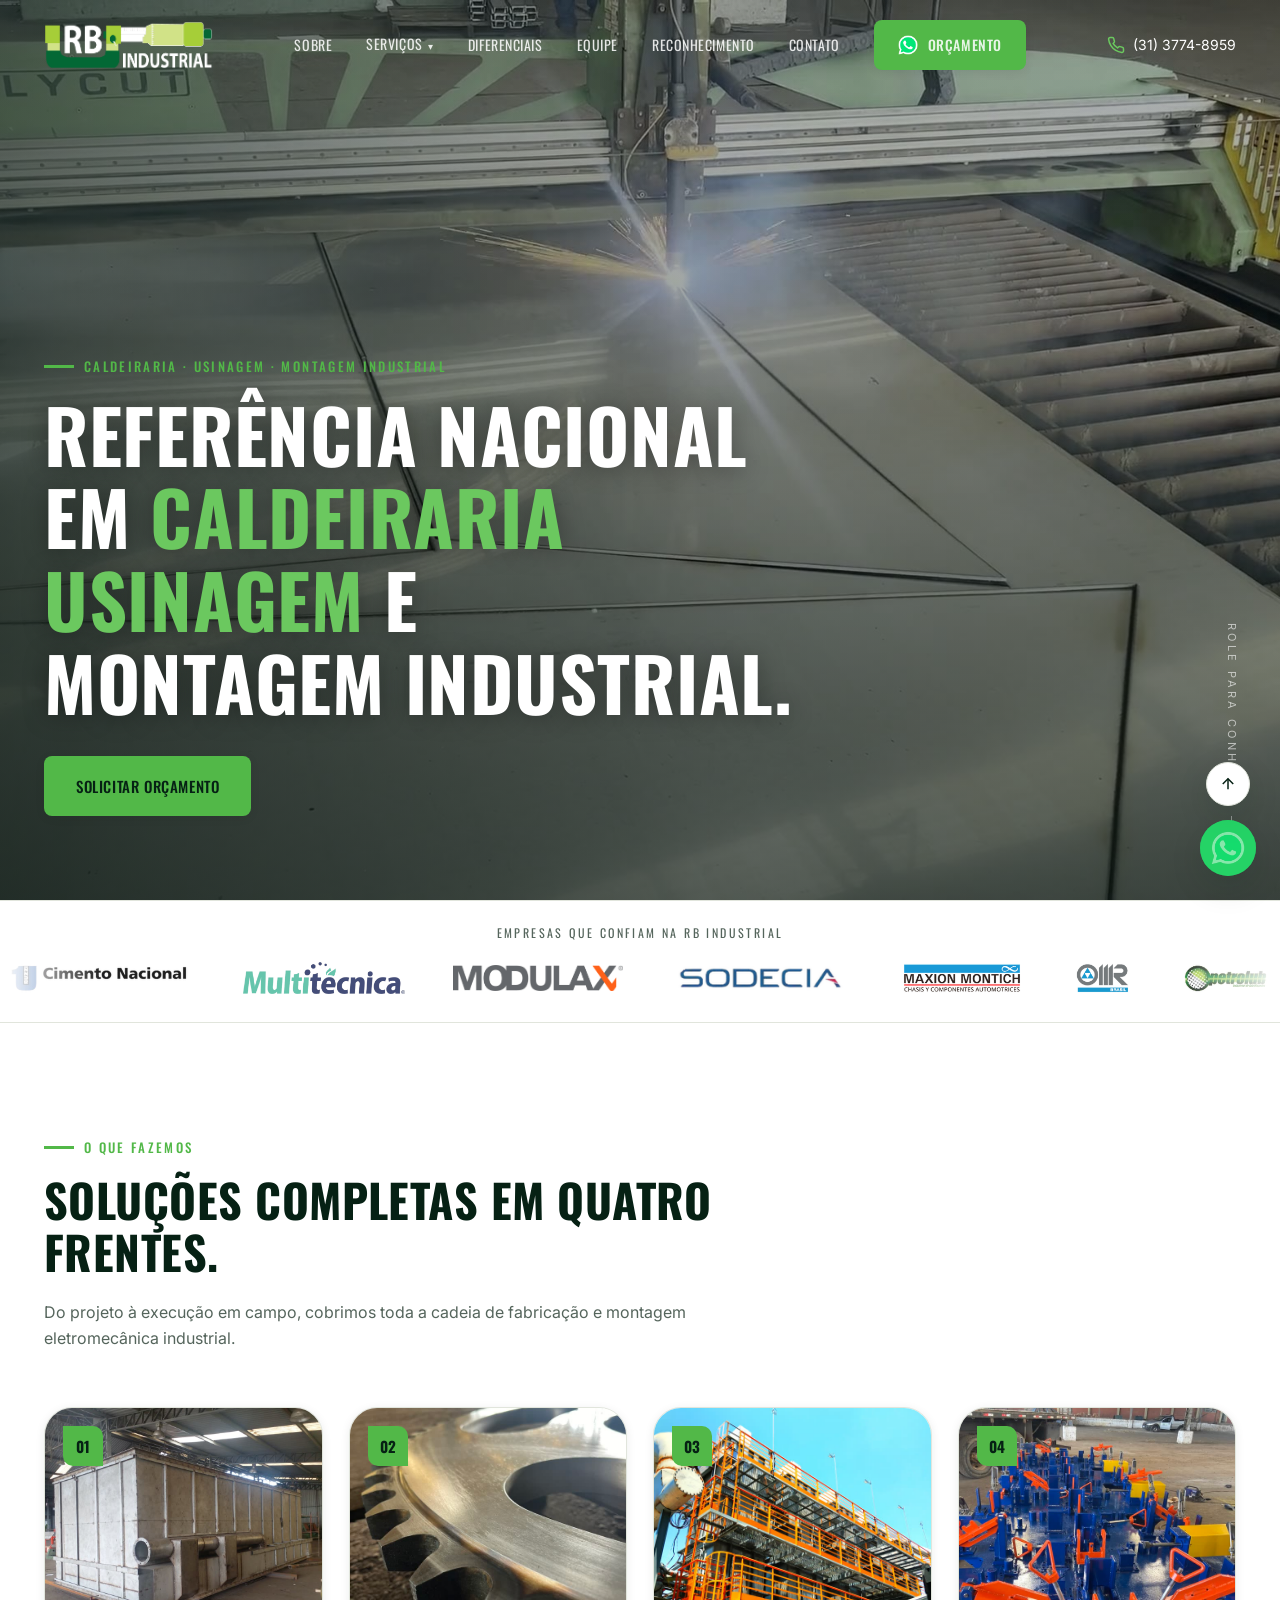
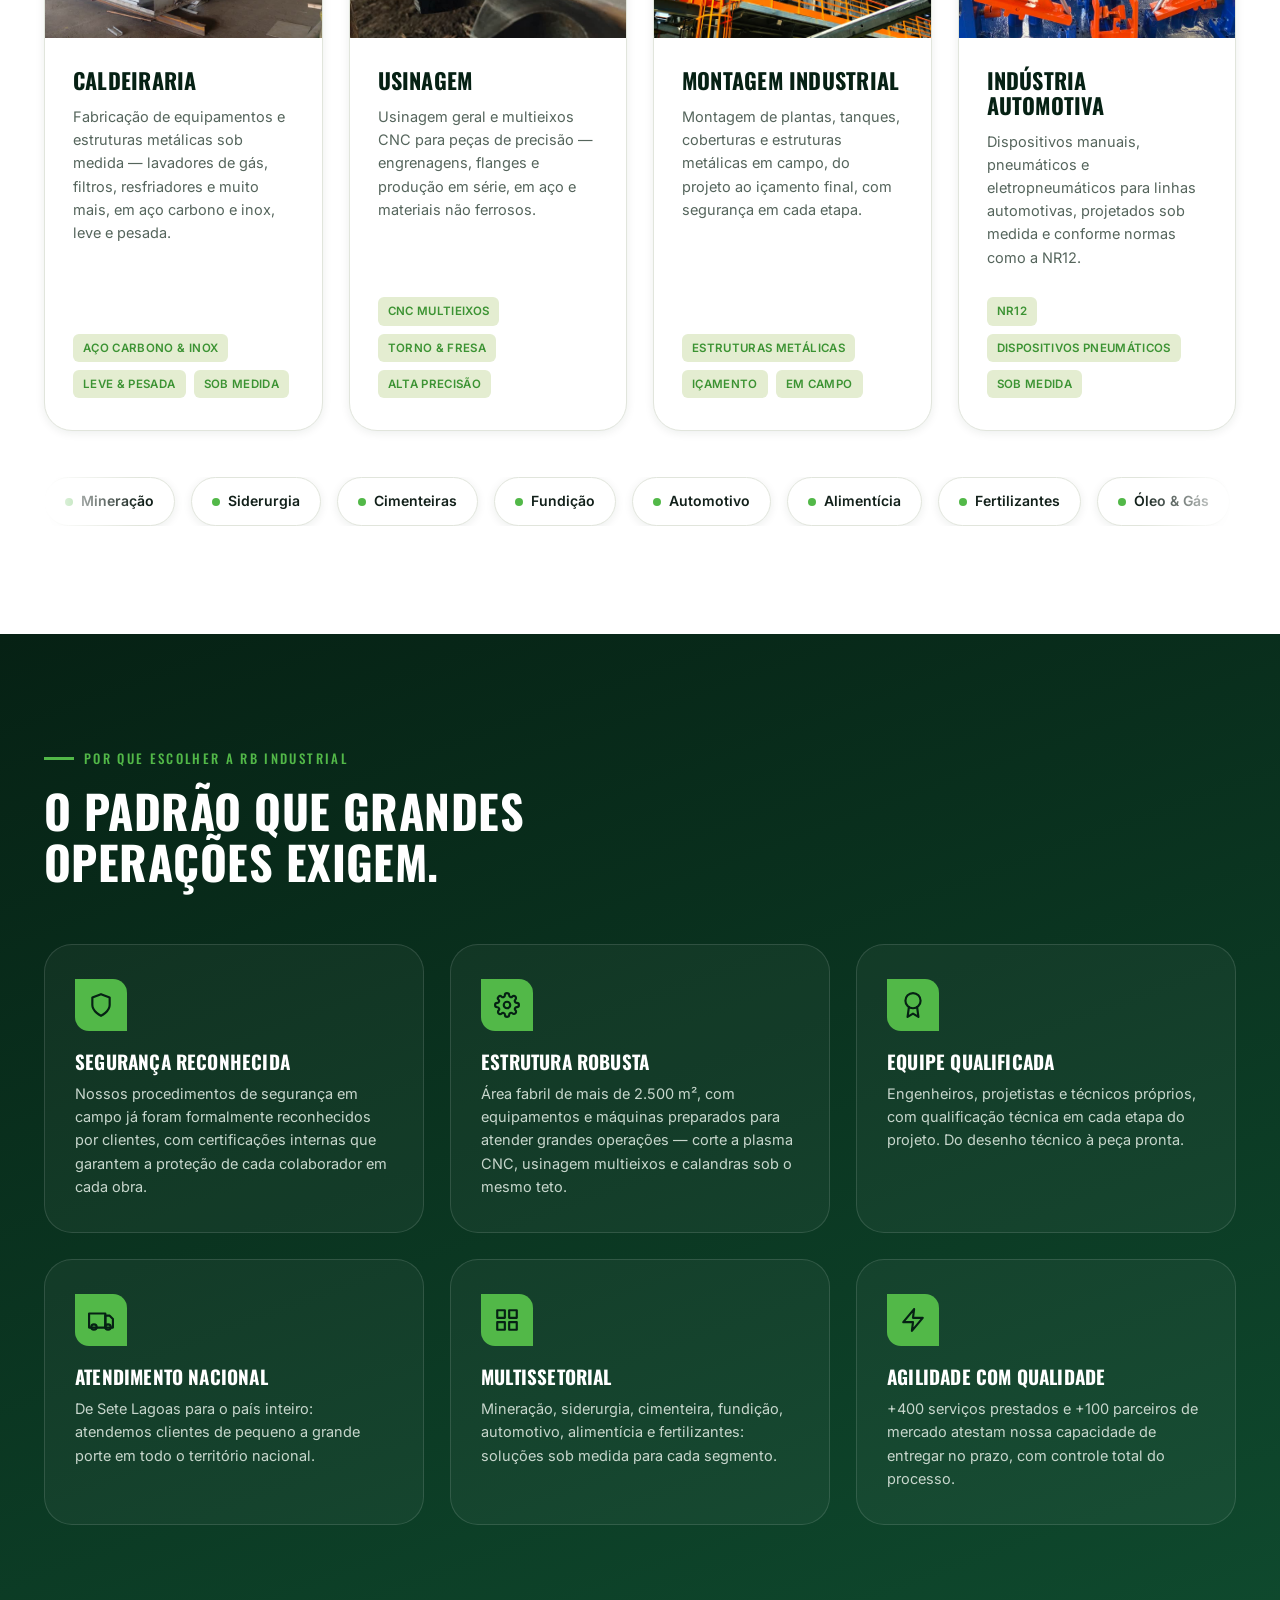
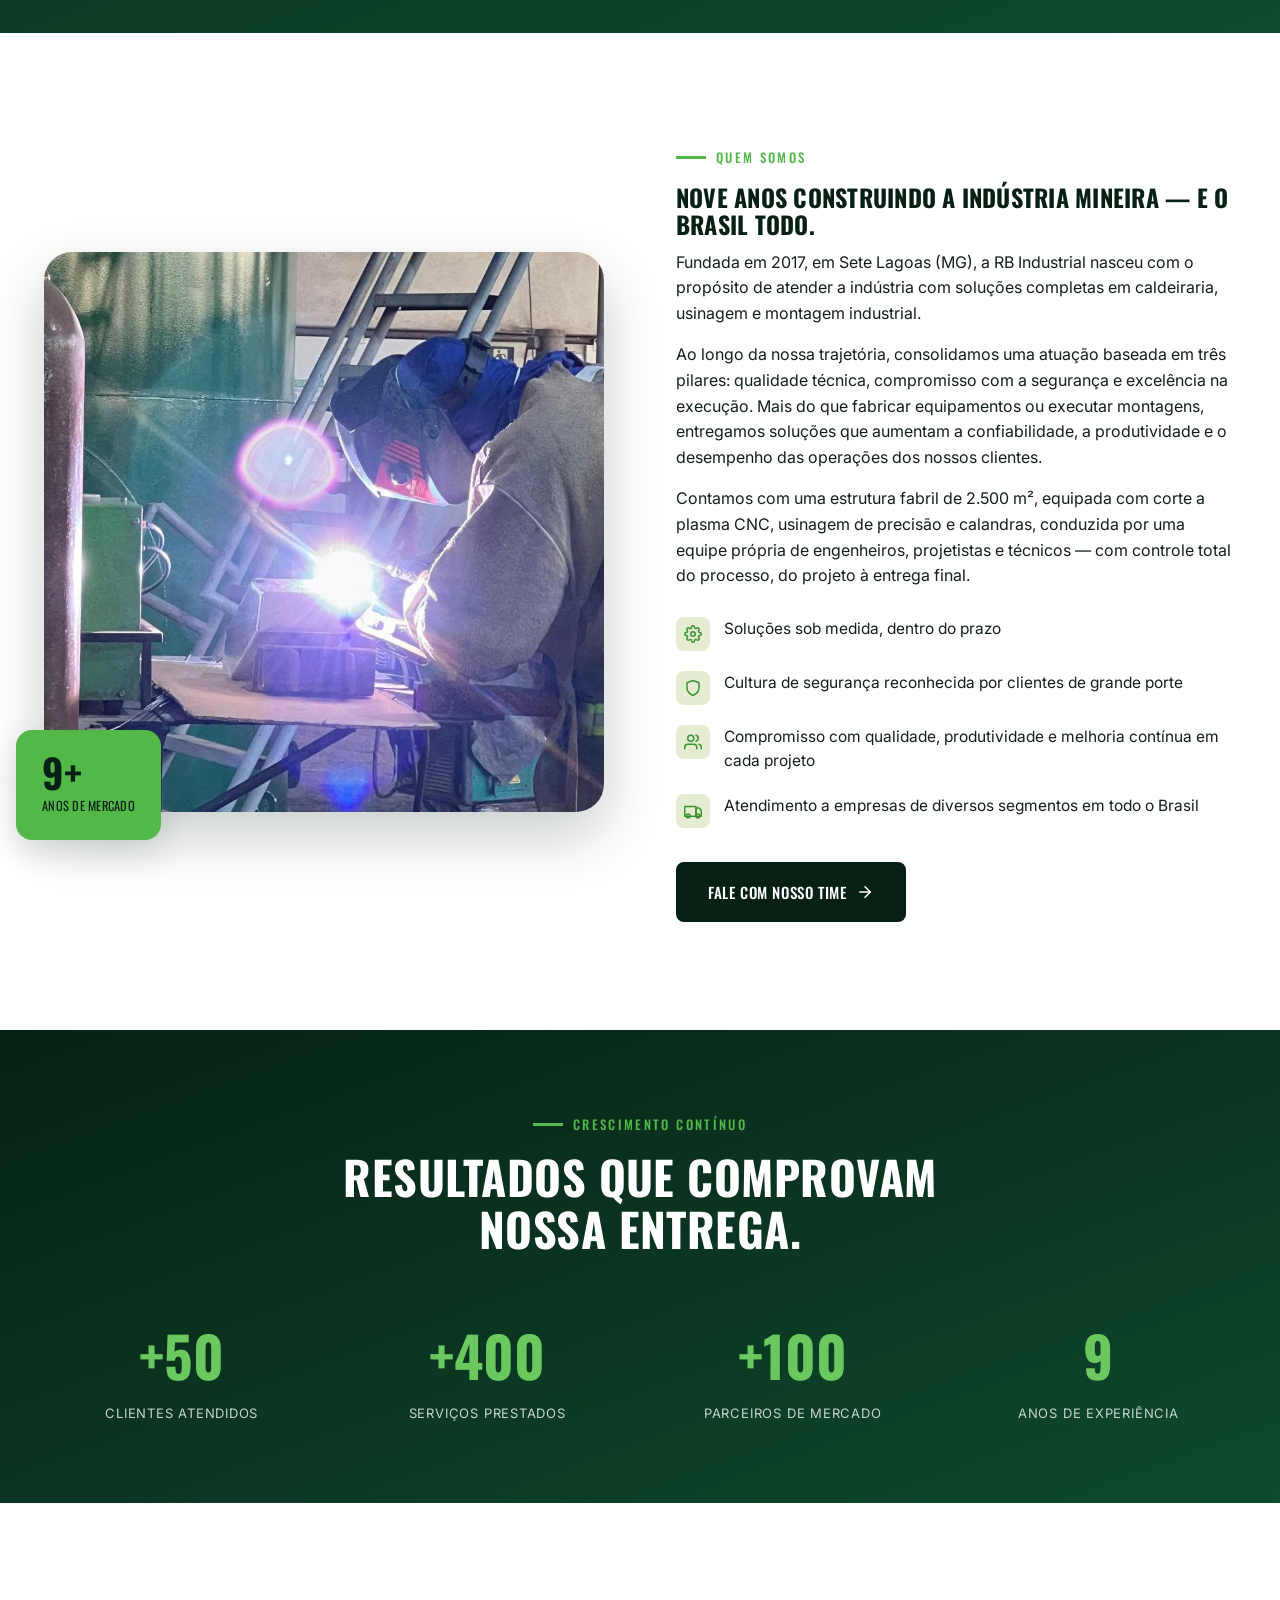
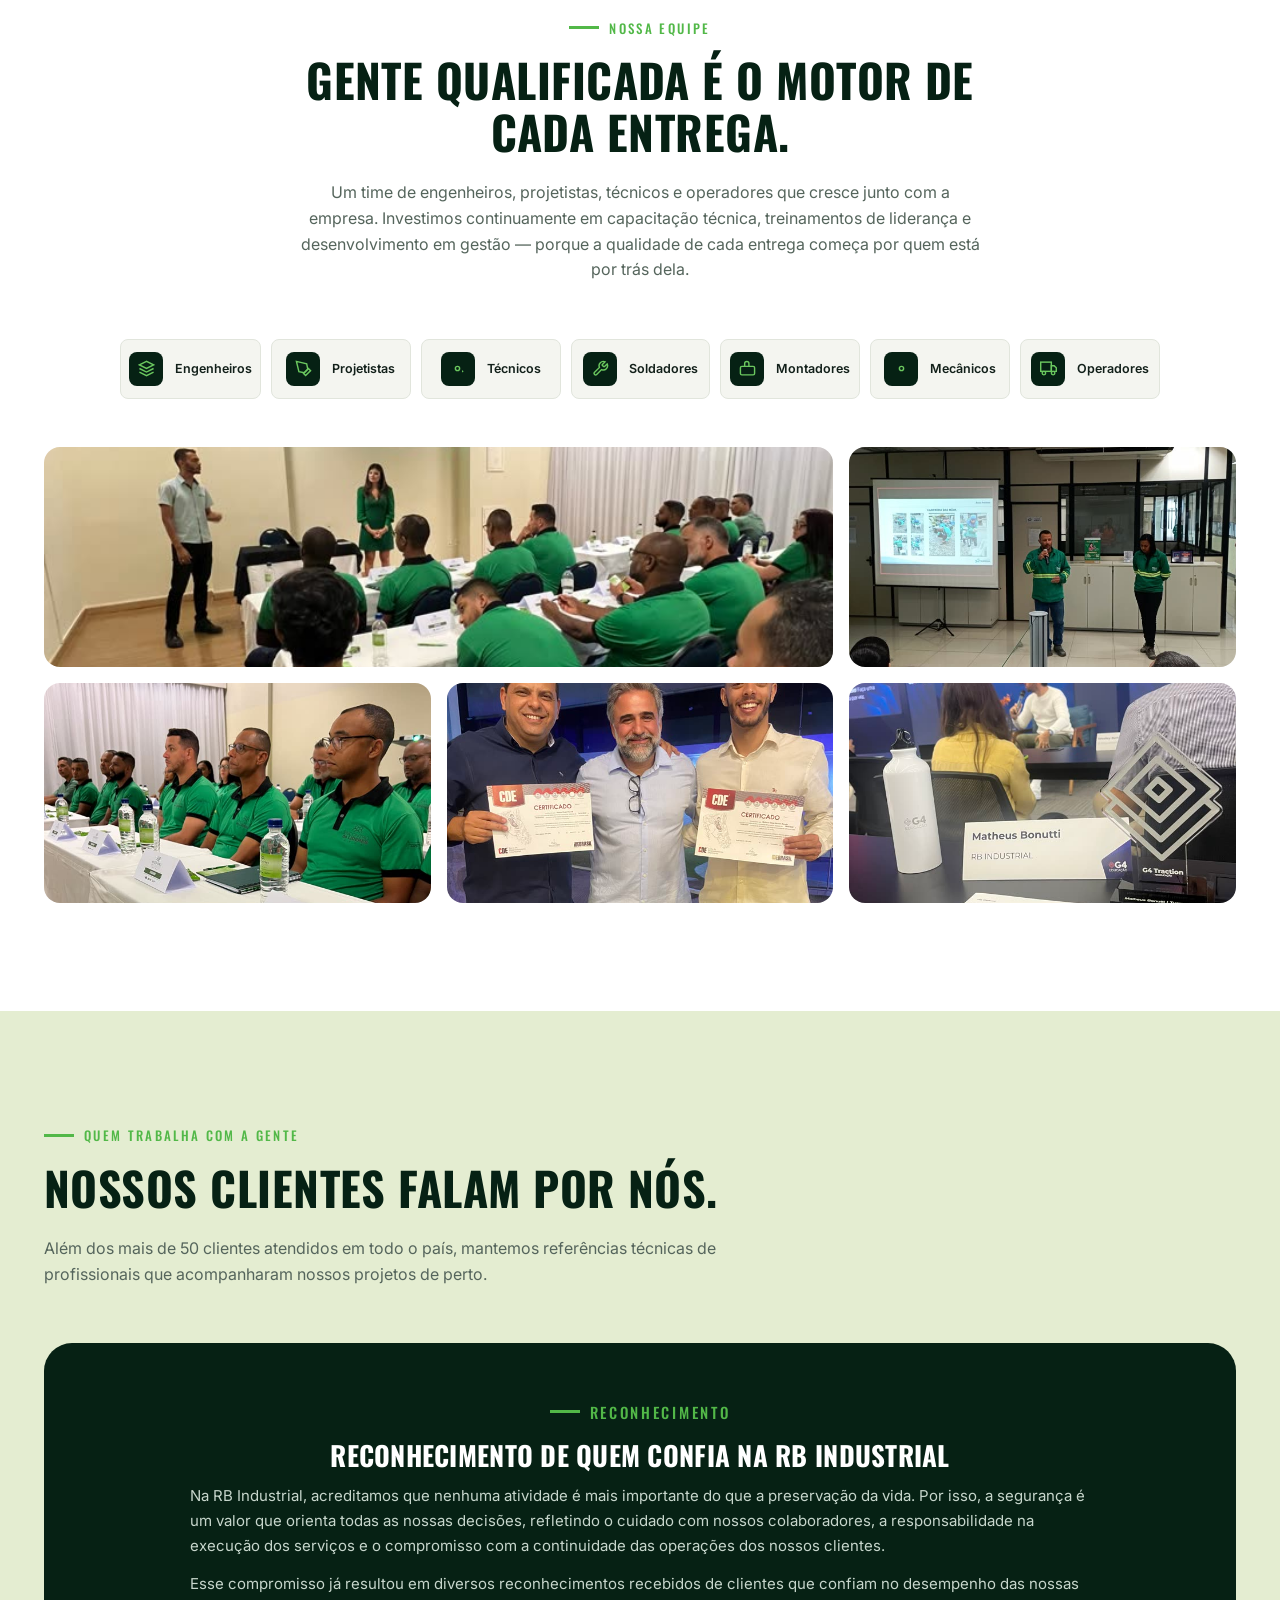
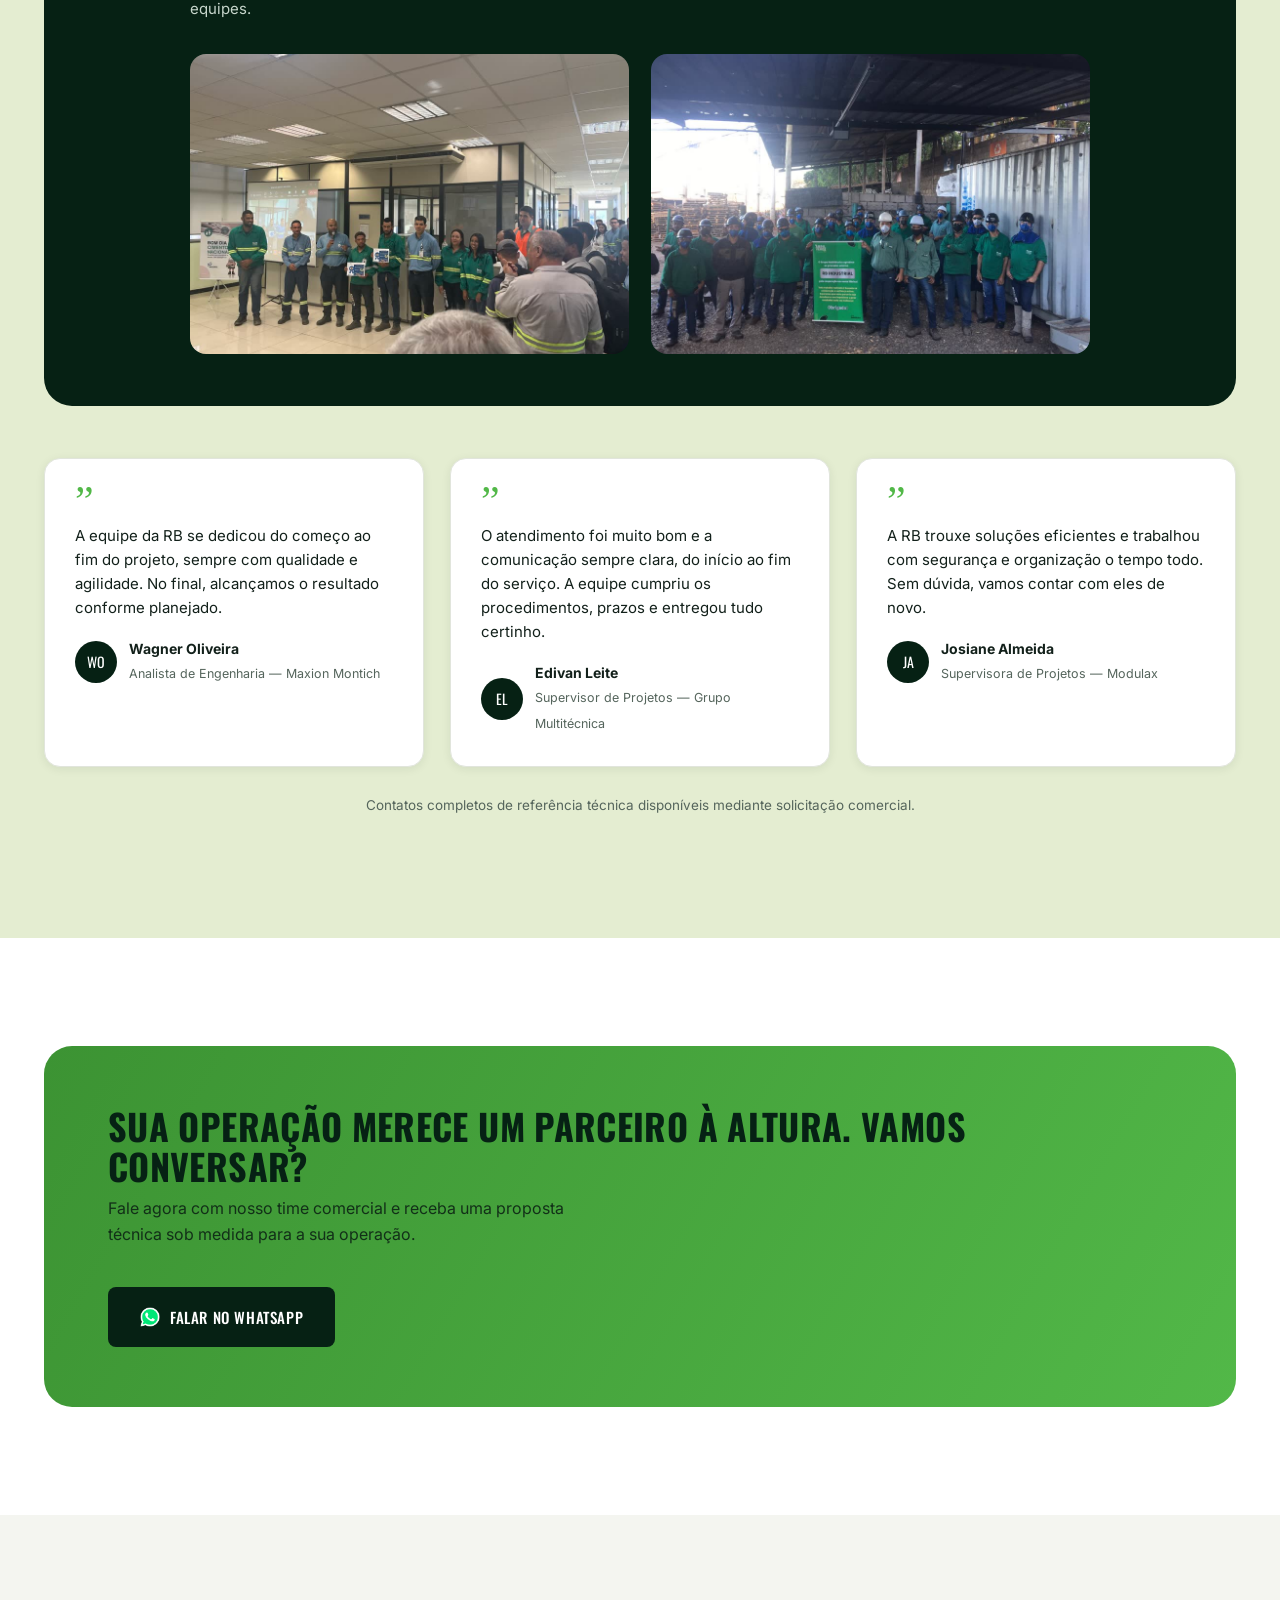
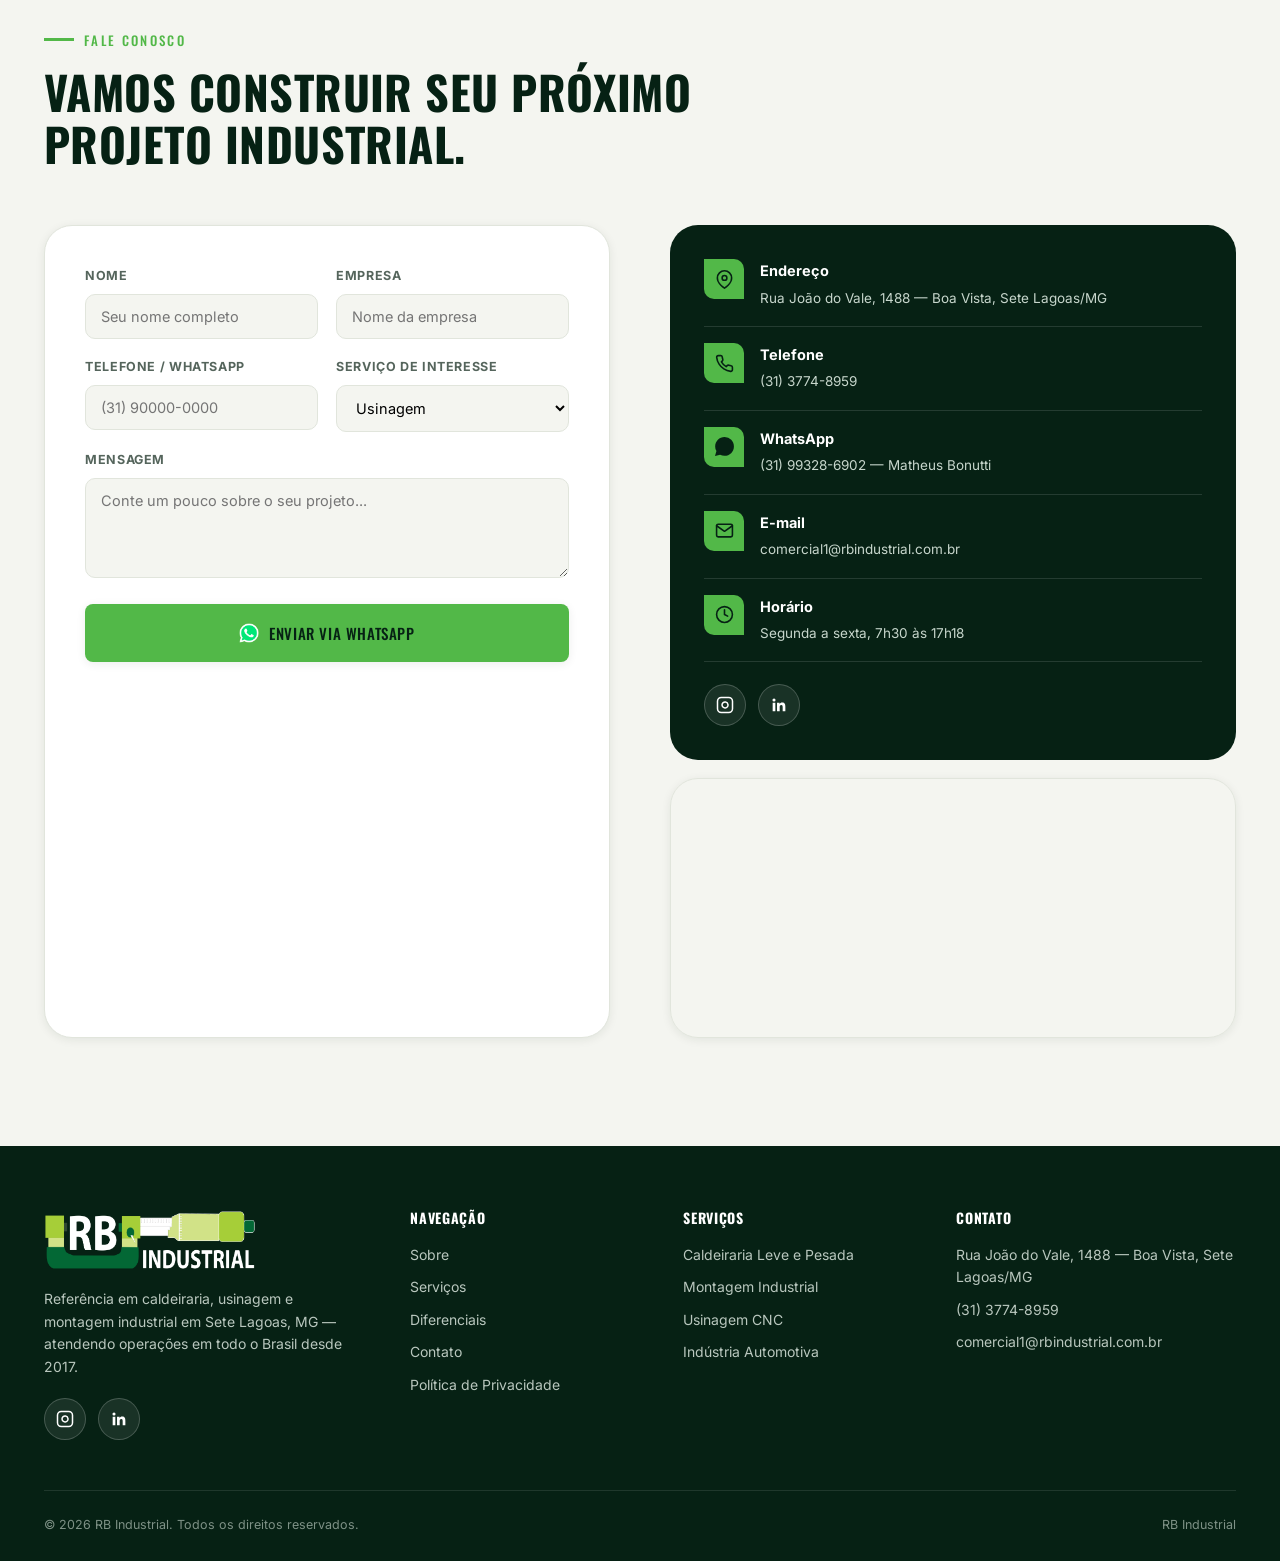
==== commit ca1f443b: "Remove CNPJ do rodape, mantem apenas RB Industrial" ====
--- a/index.html
+++ b/index.html
@@ -438,7 +438,7 @@
     </div>
     <div class="footer-bottom">
       <span>© 2026 RB Industrial. Todos os direitos reservados.</span>
-      <span>Serviços de Usinagem e Tornearia RB Industrial LTDA — CNPJ 43.720.706/0001-30</span>
+      <span>RB Industrial</span>
     </div>
   </div>
 </footer>
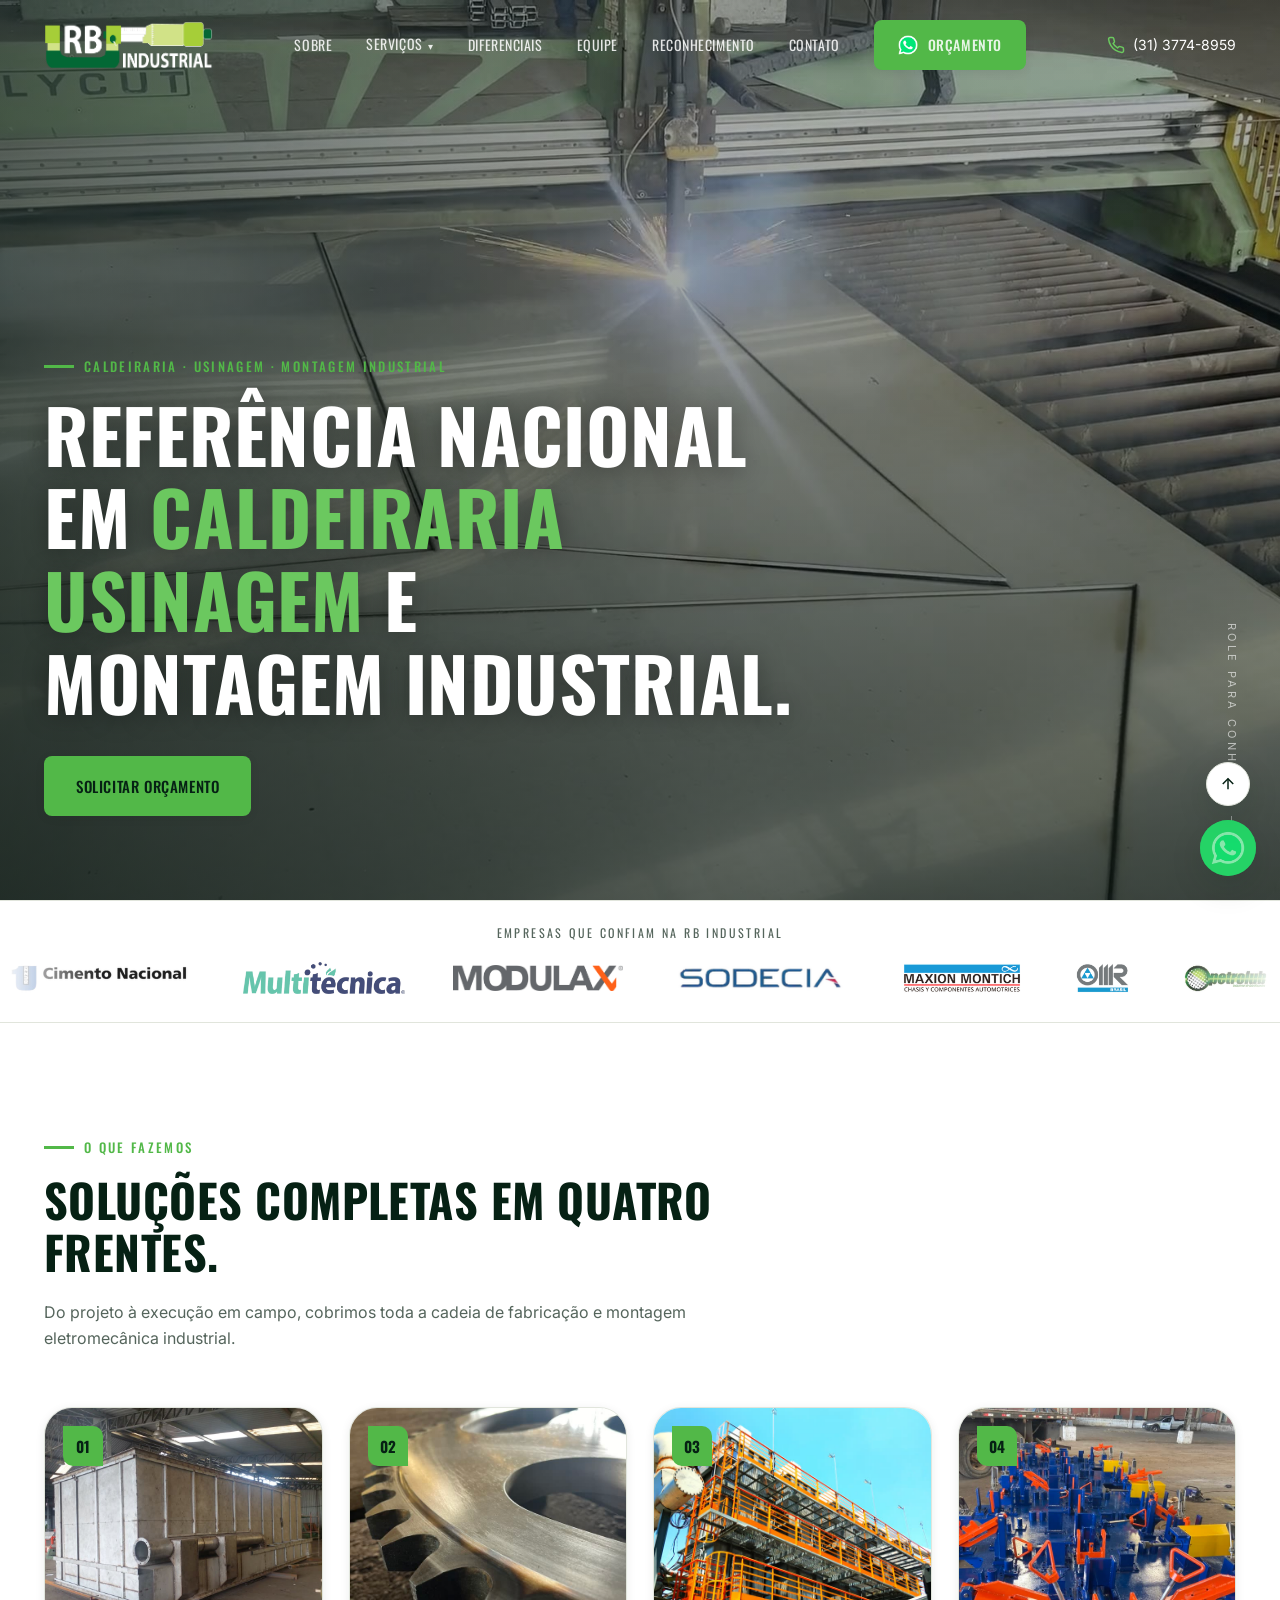
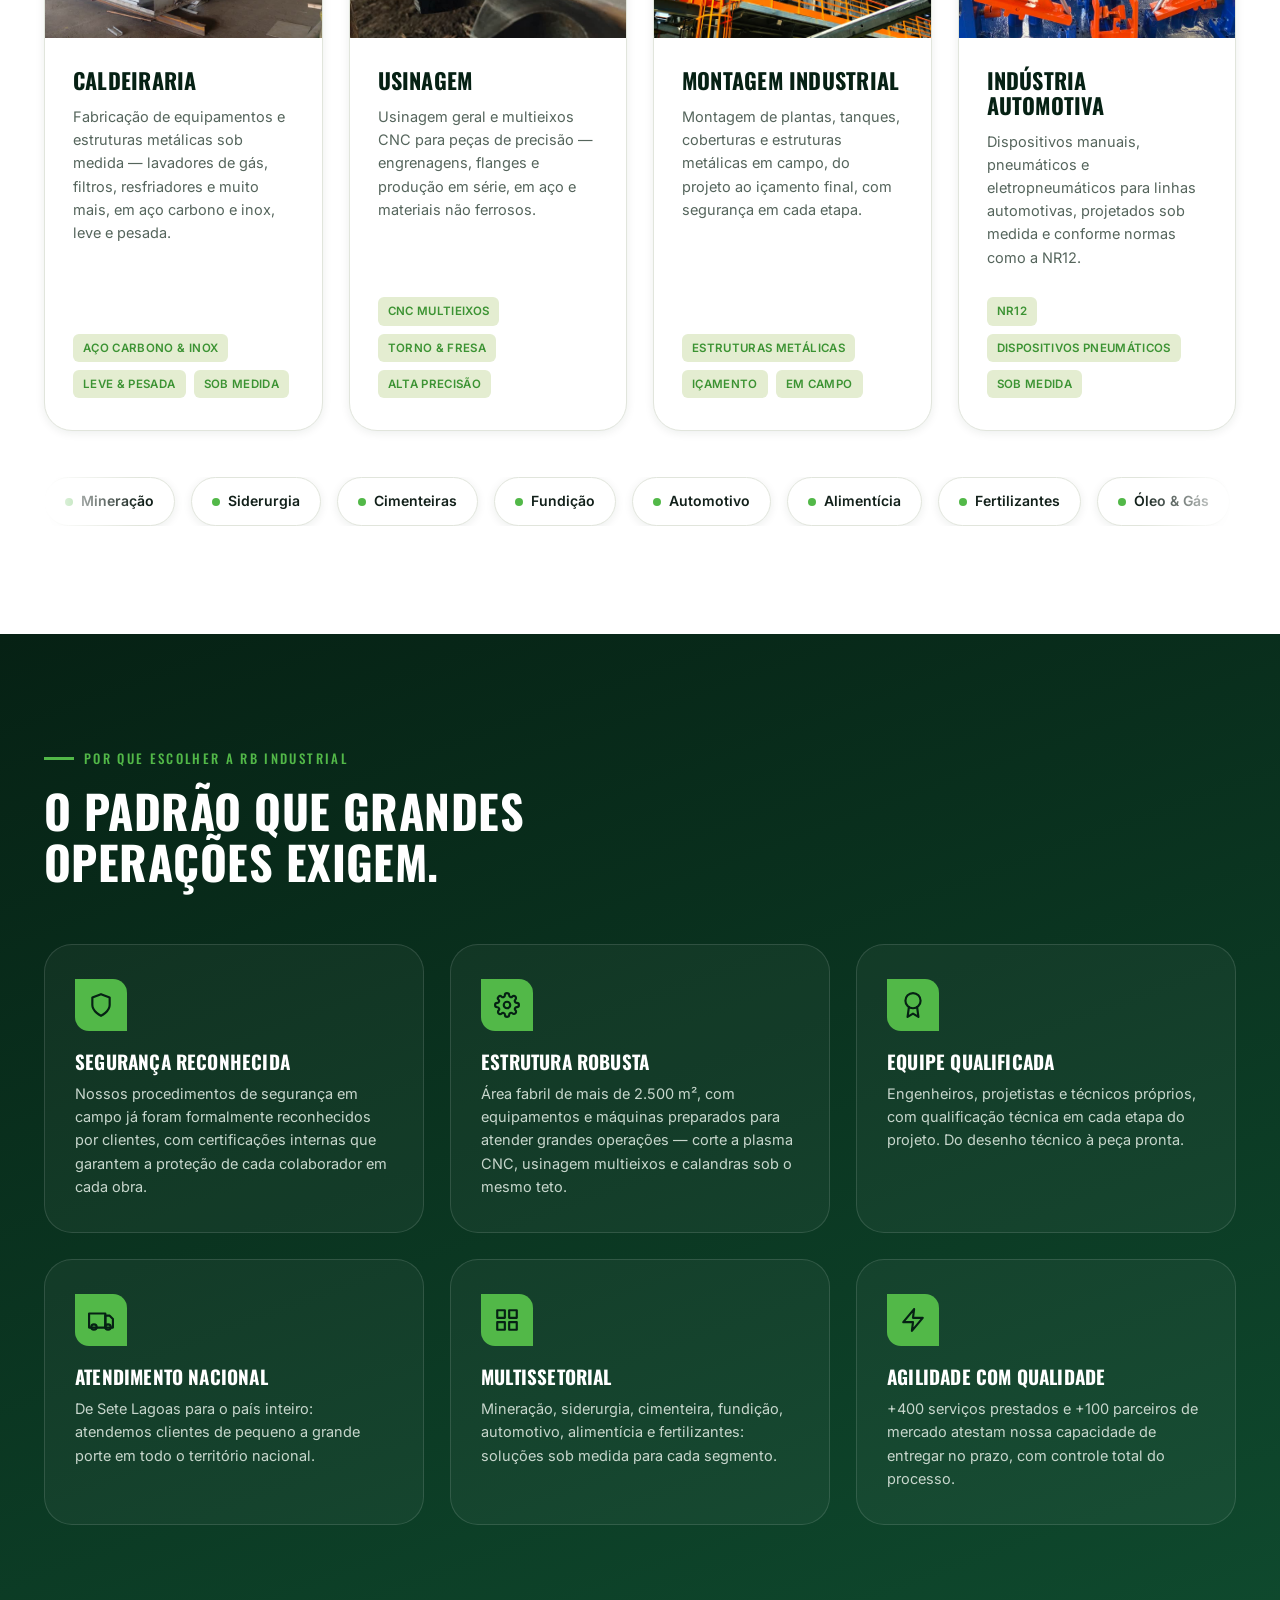
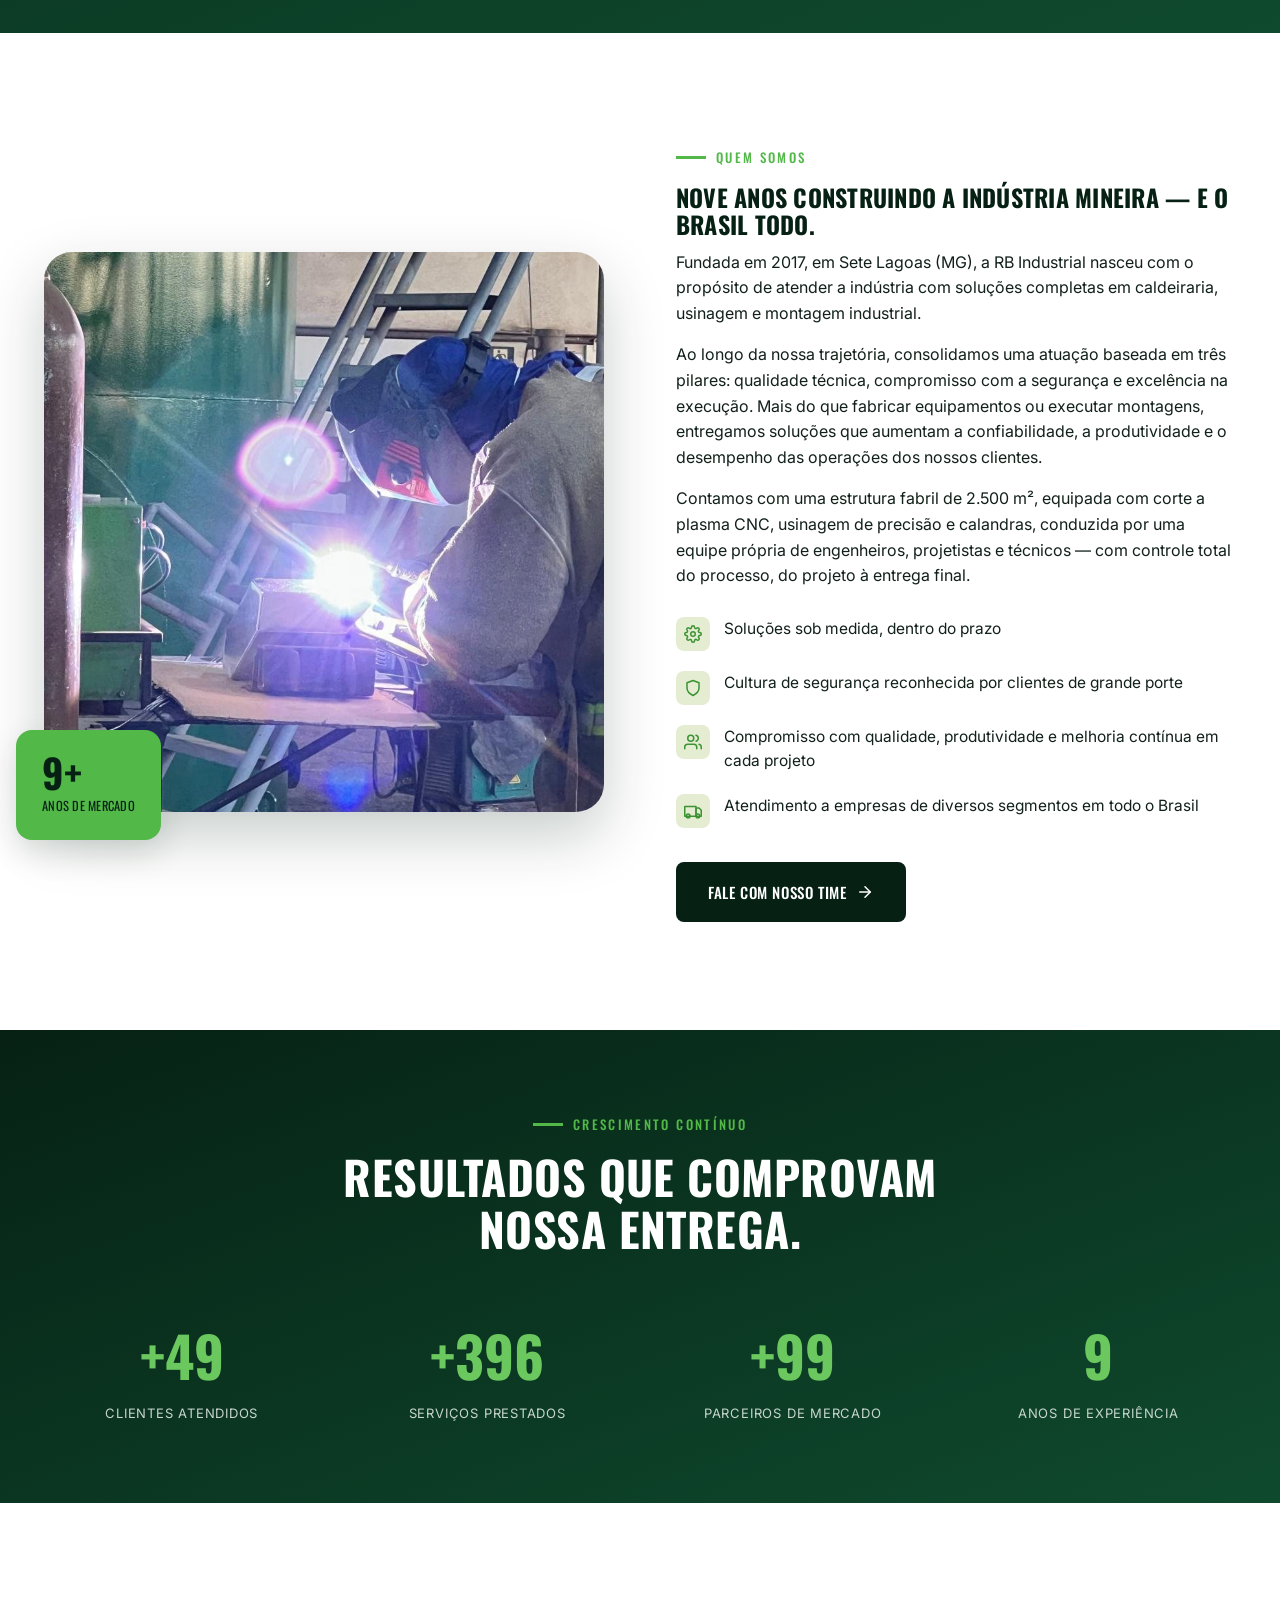
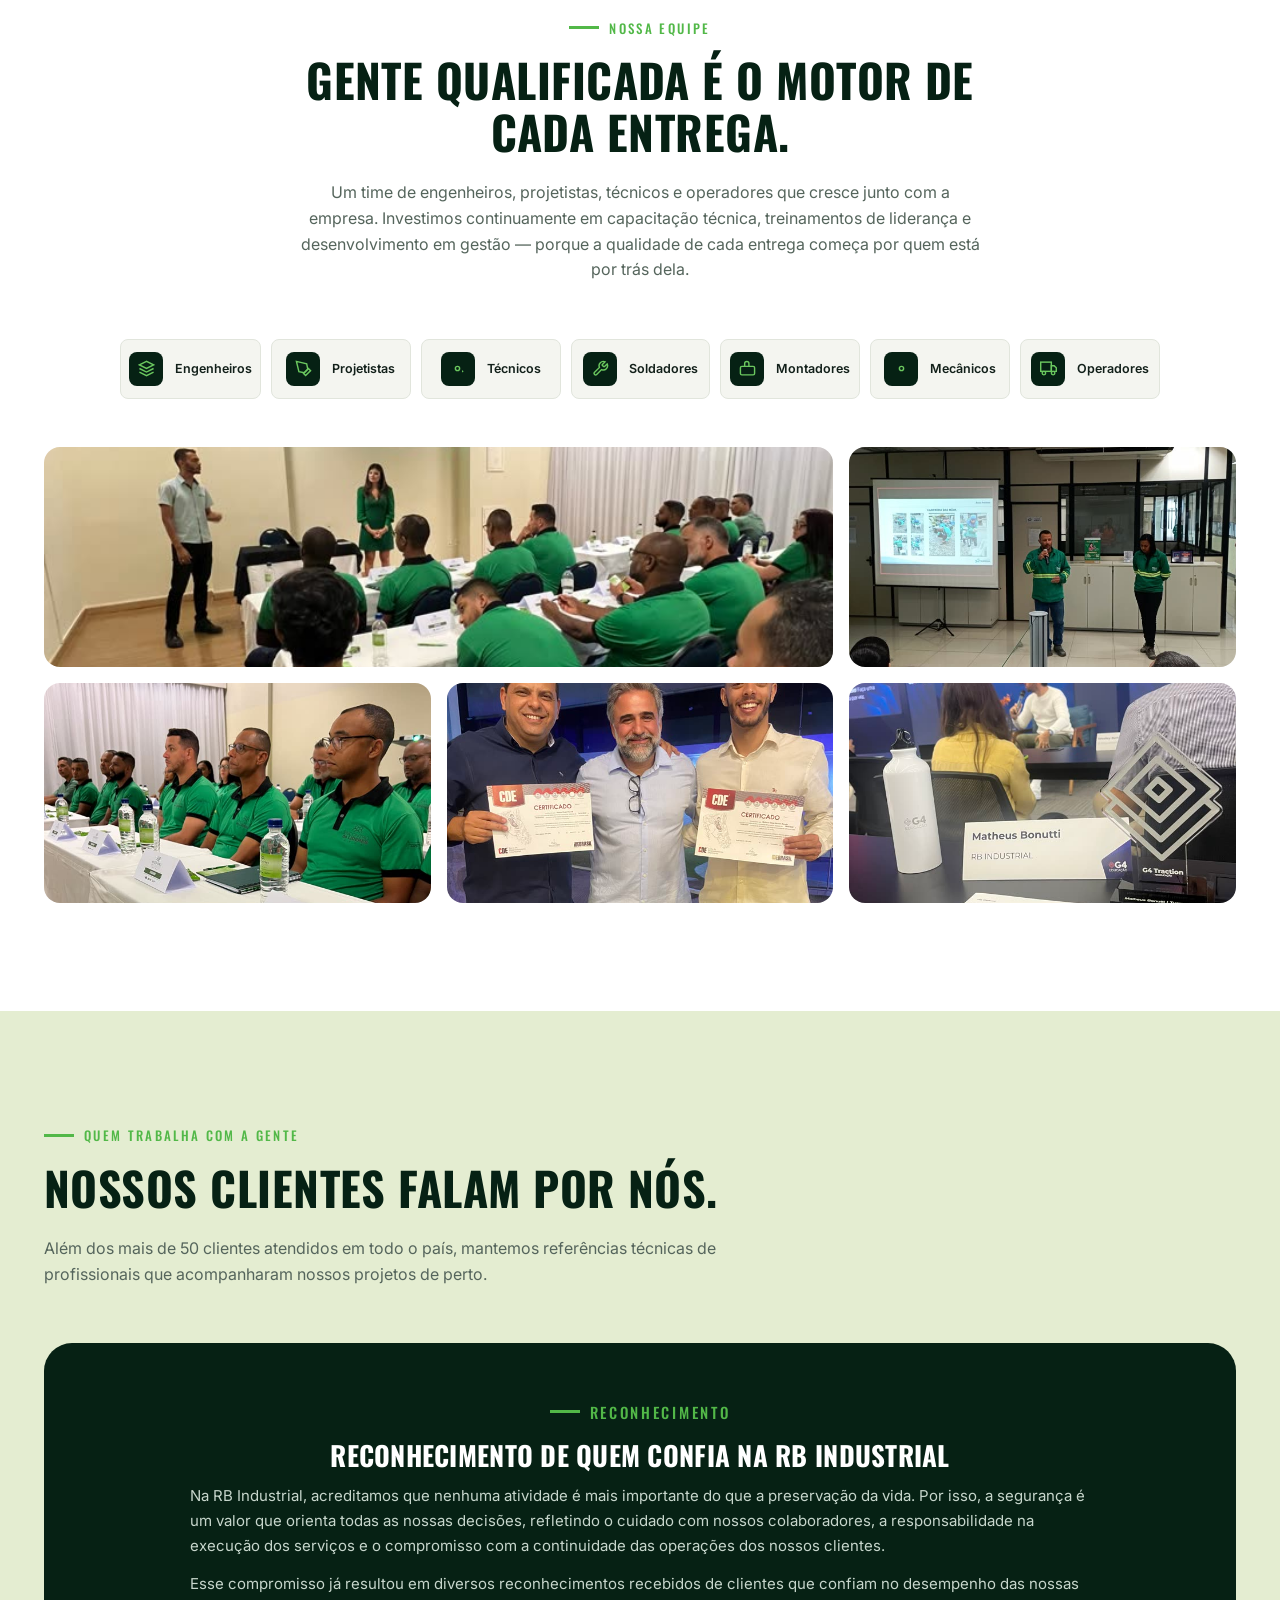
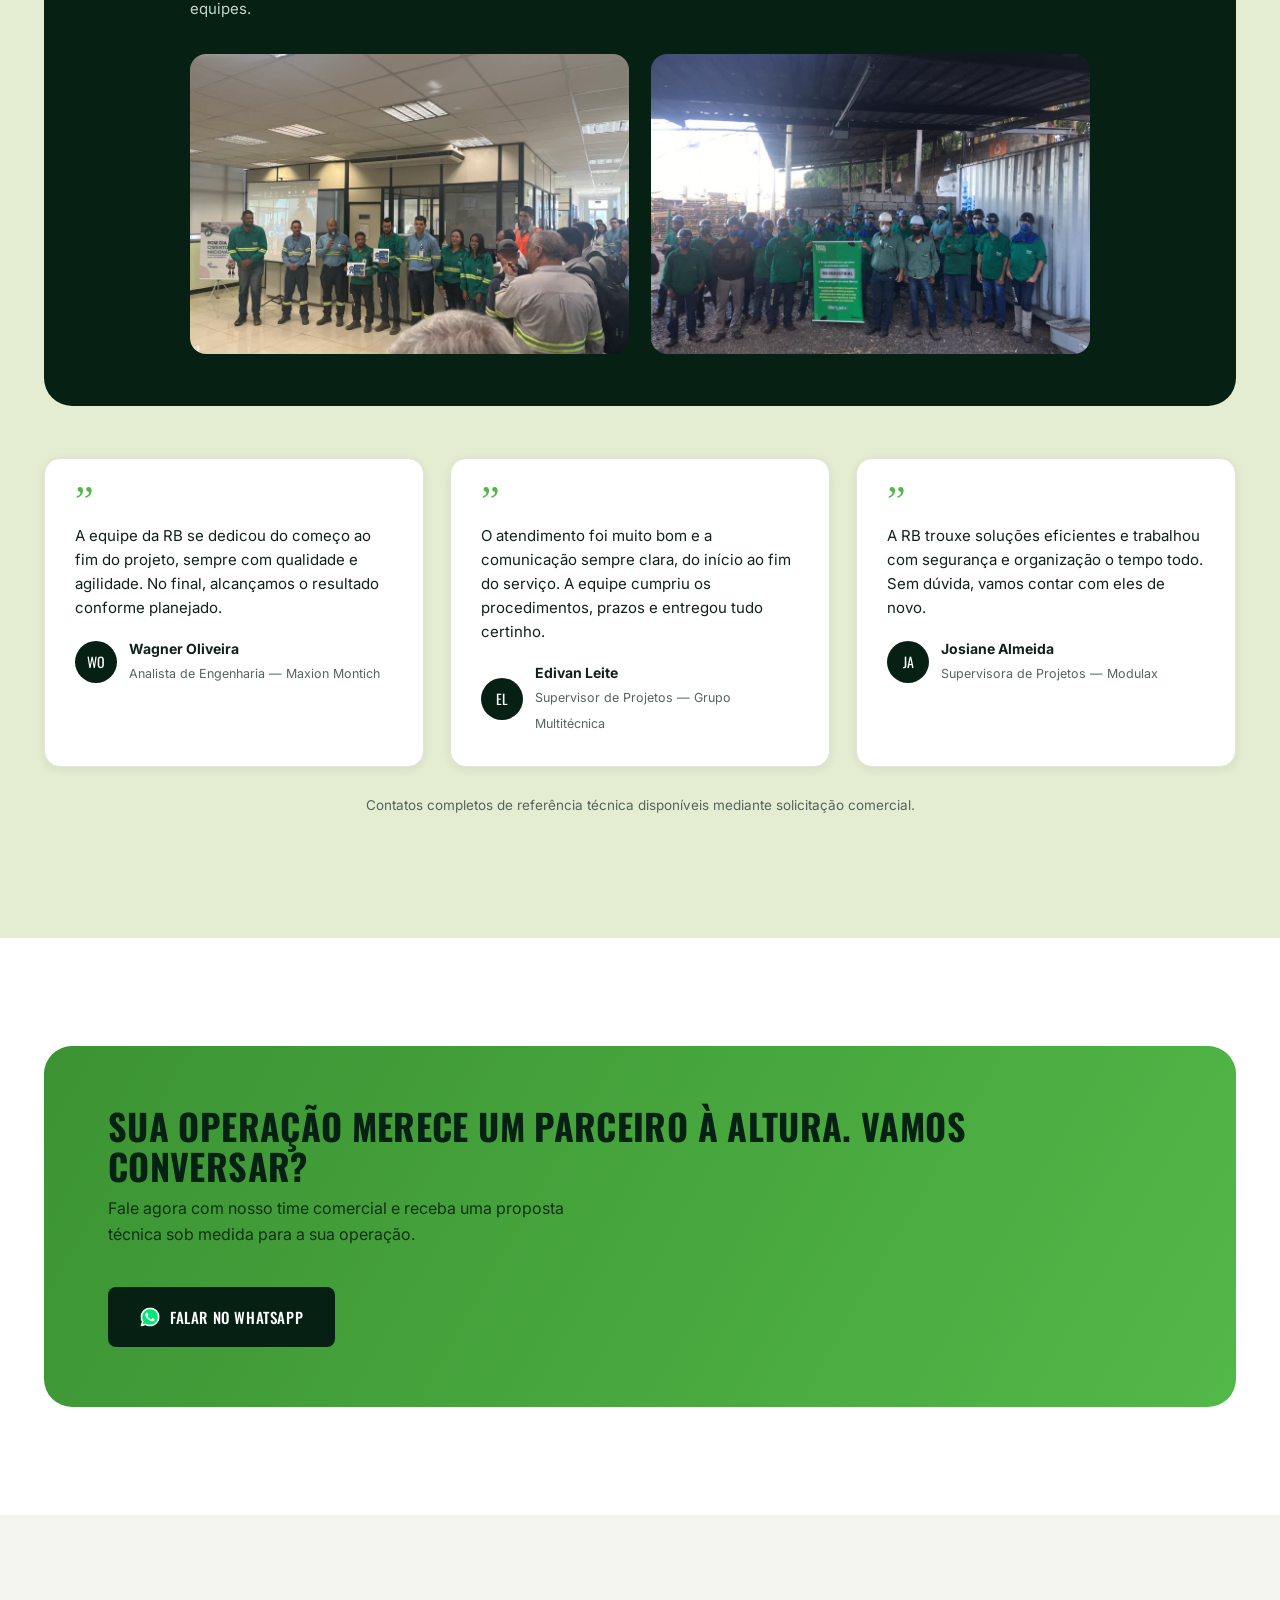
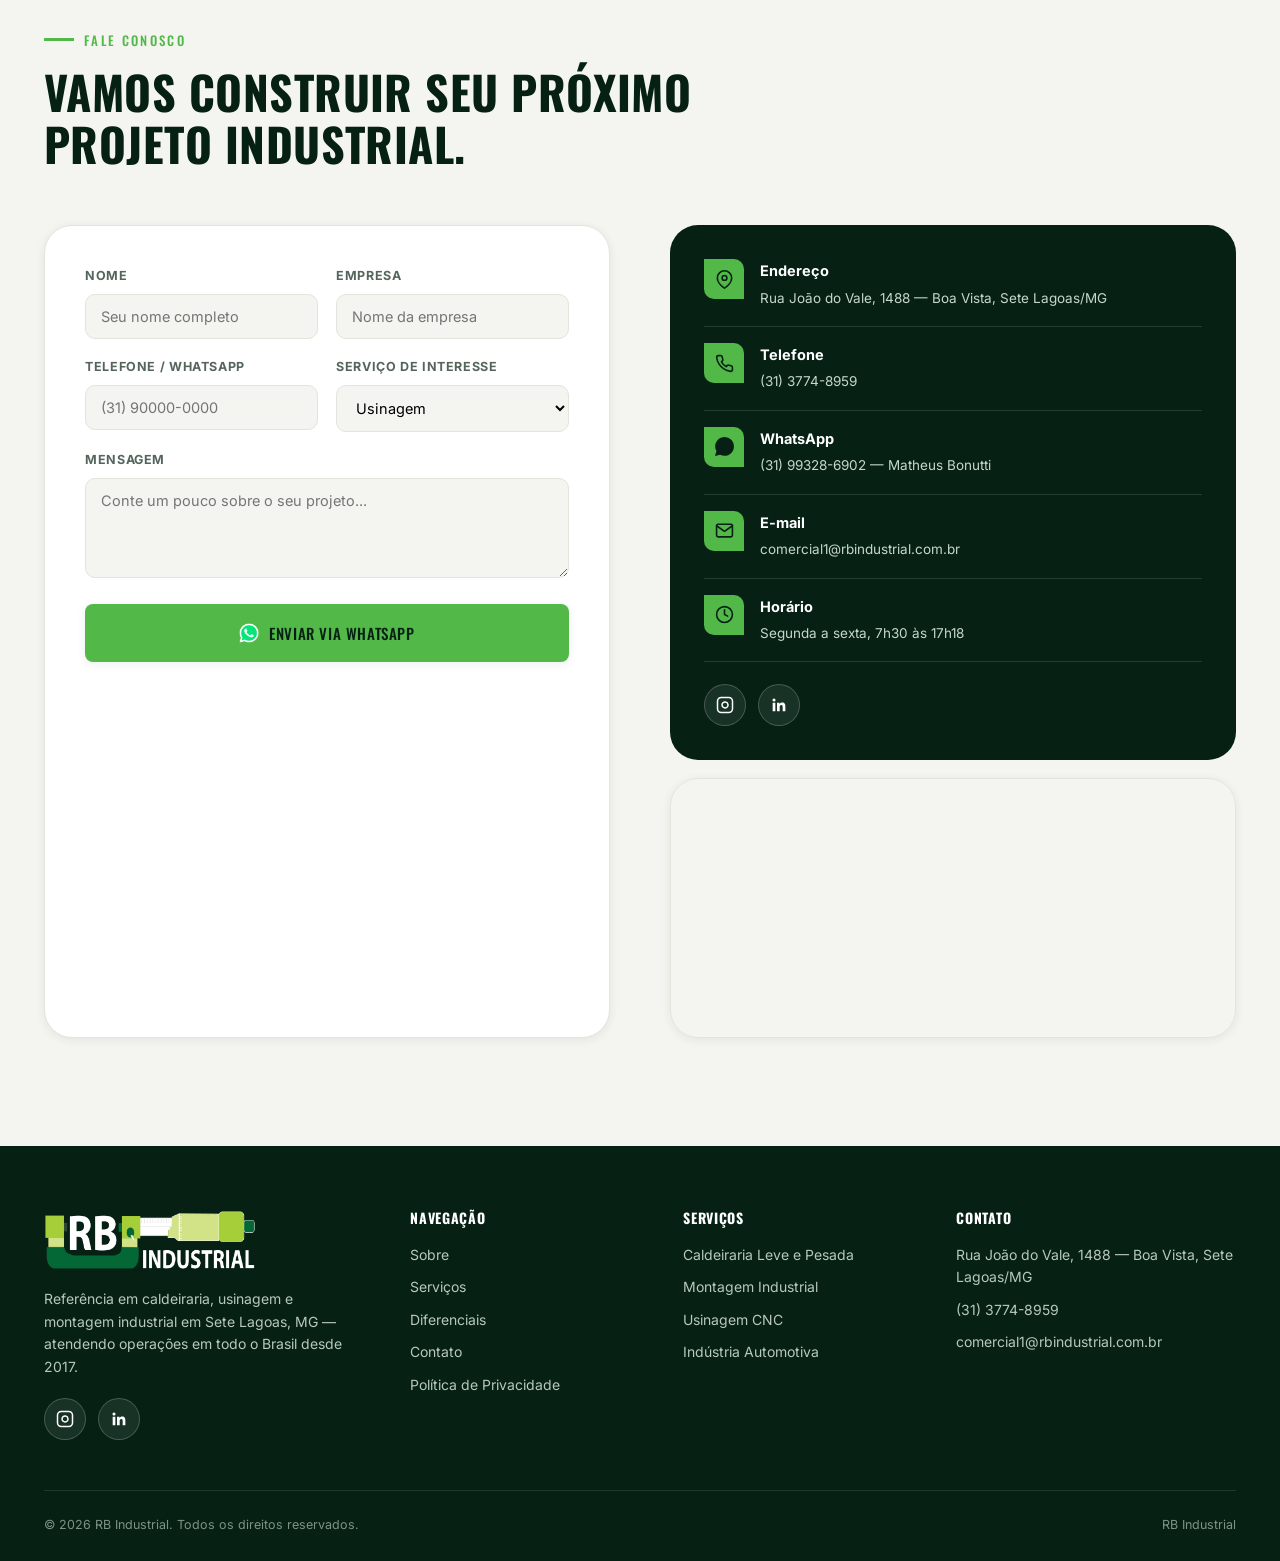
==== commit a820cbc4: "Adiciona tag de verificacao do Google Search Console" ====
--- a/index.html
+++ b/index.html
@@ -3,13 +3,16 @@
 <head>
 <meta charset="UTF-8">
 <meta name="viewport" content="width=device-width, initial-scale=1.0">
-<title>RB Industrial | Usinagem, Caldeiraria e Montagem Industrial em Sete Lagoas - MG</title>
-<meta name="description" content="RB Industrial: usinagem de precisão, caldeiraria leve e pesada, manutenção e montagem industrial em Sete Lagoas/MG. Estrutura fabril de 2.500 m², CNC de ponta e equipe própria de engenharia. Atendimento em todo o Brasil.">
-<meta name="keywords" content="usinagem Sete Lagoas, caldeiraria Minas Gerais, montagem industrial, manutenção industrial, usinagem CNC, RB Industrial">
+<meta name="google-site-verification" content="9mAxPHWgePwE7uy5C1Z2HBLWQqoxSjay-XEG65mGaaU" />
+<title>RB Industrial | Caldeiraria, Usinagem e Montagem Industrial em Sete Lagoas - MG</title>
+<meta name="description" content="RB Industrial: caldeiraria leve e pesada, usinagem de precisão, montagem industrial e manutenção em Sete Lagoas/MG. Estrutura fabril de 2.500 m², CNC de ponta e equipe própria de engenharia. Atendimento em todo o Brasil.">
+<meta name="keywords" content="caldeiraria Minas Gerais, usinagem Sete Lagoas, montagem industrial, manutenção industrial, usinagem CNC, RB Industrial">
+<link rel="canonical" href="https://www.rbindustrial.ind.br/">
 <meta property="og:type" content="website">
-<meta property="og:title" content="RB Industrial | Usinagem, Caldeiraria e Montagem Industrial">
-<meta property="og:description" content="Referência em usinagem, caldeiraria e montagem industrial em Sete Lagoas/MG. Estrutura fabril de 2.500 m² e atendimento em todo o Brasil.">
-<meta property="og:image" content="assets/img/hero-galpao.jpg">
+<meta property="og:title" content="RB Industrial | Caldeiraria, Usinagem e Montagem Industrial">
+<meta property="og:description" content="Referência em caldeiraria, usinagem e montagem industrial em Sete Lagoas/MG. Estrutura fabril de 2.500 m² e atendimento em todo o Brasil.">
+<meta property="og:image" content="https://www.rbindustrial.ind.br/assets/img/hero-galpao.jpg">
+<meta property="og:url" content="https://www.rbindustrial.ind.br/">
 <meta property="og:locale" content="pt_BR">
 <link rel="icon" type="image/png" sizes="32x32" href="assets/img/favicon-32.png">
 <link rel="icon" type="image/png" sizes="16x16" href="assets/img/favicon-16.png">
@@ -18,6 +21,37 @@
 <link rel="preconnect" href="https://fonts.gstatic.com" crossorigin>
 <link href="https://fonts.googleapis.com/css2?family=Oswald:wght@400;500;600;700&family=Inter:wght@400;500;600;700;800&display=swap" rel="stylesheet">
 <link rel="stylesheet" href="css/styles.css">
+<script type="application/ld+json">
+{
+  "@context": "https://schema.org",
+  "@type": "LocalBusiness",
+  "name": "RB Industrial",
+  "legalName": "Serviços de Usinagem e Tornearia RB Industrial LTDA",
+  "image": "https://www.rbindustrial.ind.br/assets/img/logo-rb-industrial.png",
+  "logo": "https://www.rbindustrial.ind.br/assets/img/logo-rb-industrial.png",
+  "url": "https://www.rbindustrial.ind.br/",
+  "telephone": "+55-31-3774-8959",
+  "email": "comercial1@rbindustrial.com.br",
+  "description": "Caldeiraria leve e pesada, usinagem de precisão, montagem industrial e manutenção em Sete Lagoas/MG, com atendimento em todo o Brasil desde 2017.",
+  "address": {
+    "@type": "PostalAddress",
+    "streetAddress": "Rua João do Vale, 1488 — Boa Vista",
+    "addressLocality": "Sete Lagoas",
+    "addressRegion": "MG",
+    "addressCountry": "BR"
+  },
+  "openingHoursSpecification": {
+    "@type": "OpeningHoursSpecification",
+    "dayOfWeek": ["Monday","Tuesday","Wednesday","Thursday","Friday"],
+    "opens": "07:30",
+    "closes": "17:18"
+  },
+  "sameAs": [
+    "https://instagram.com/rbindustrial_",
+    "https://www.linkedin.com/company/rb-industrial-mg/"
+  ]
+}
+</script>
 </head>
 <body>
 
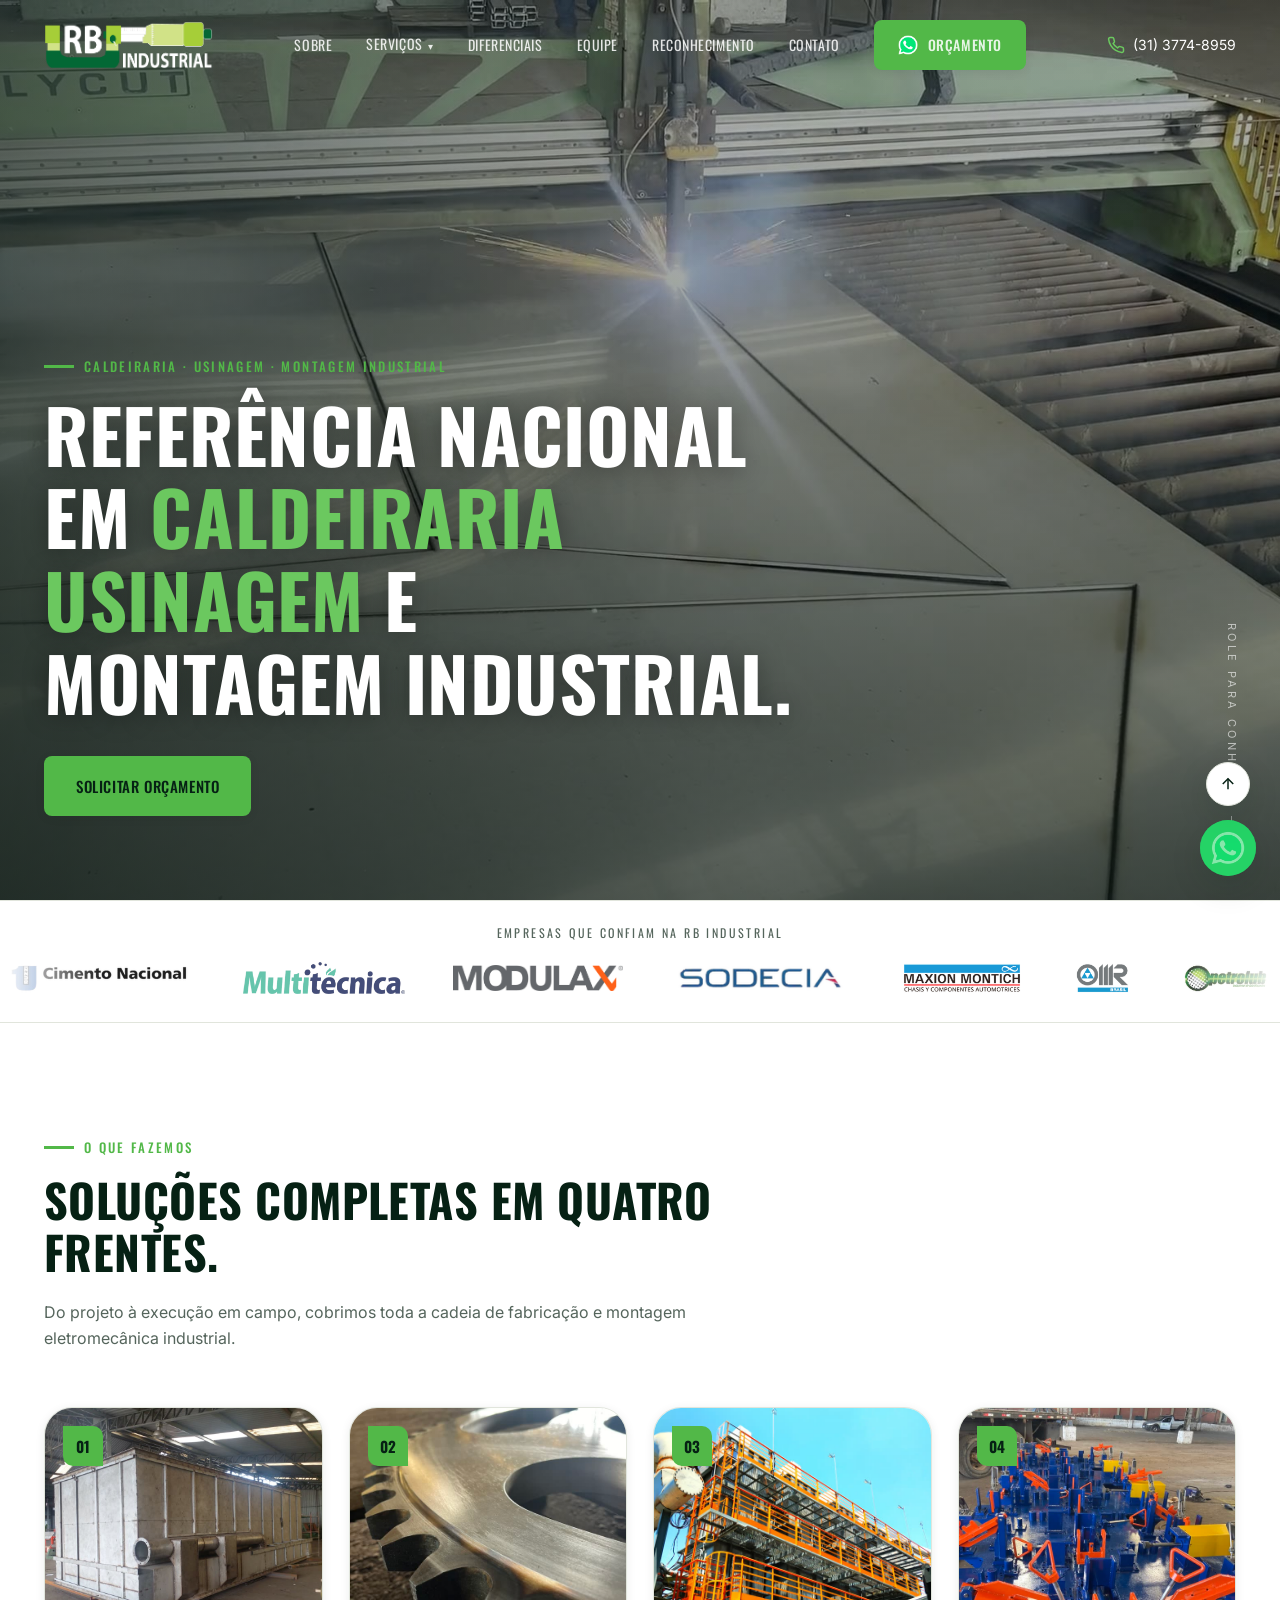
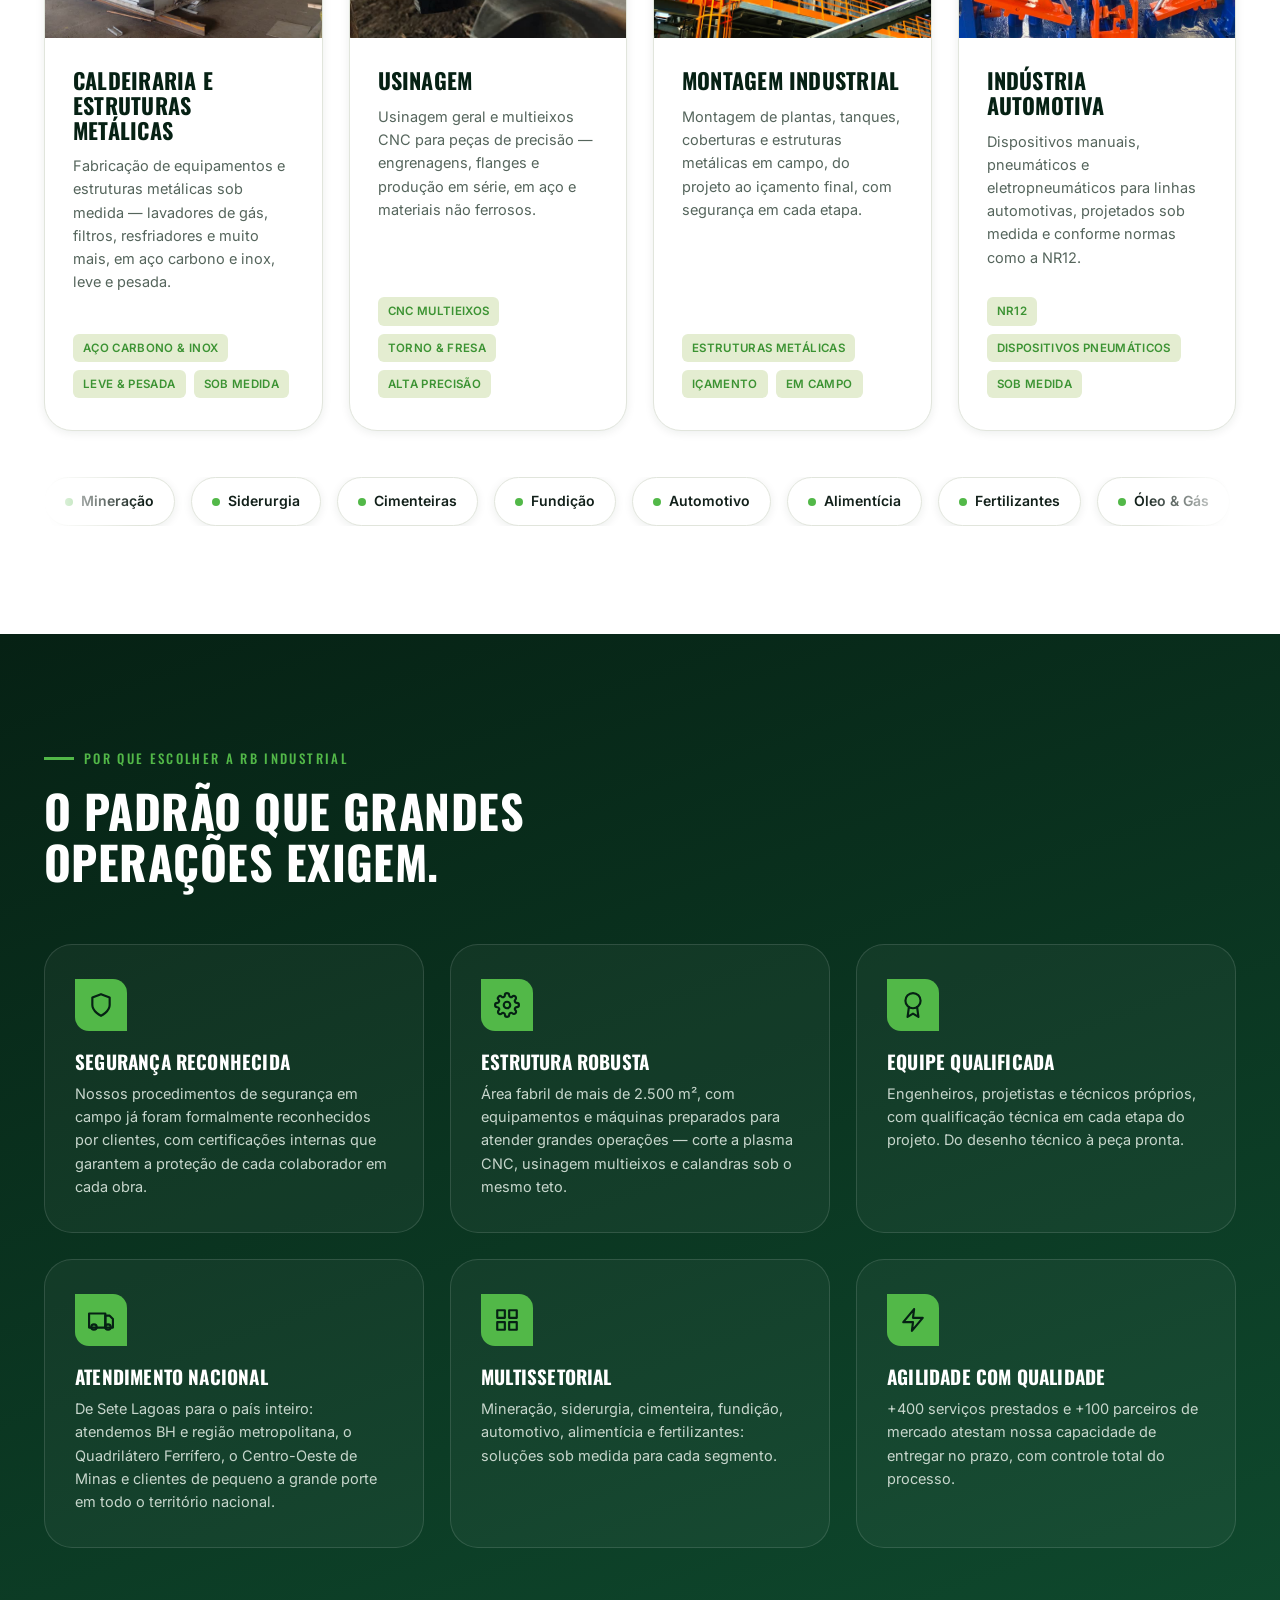
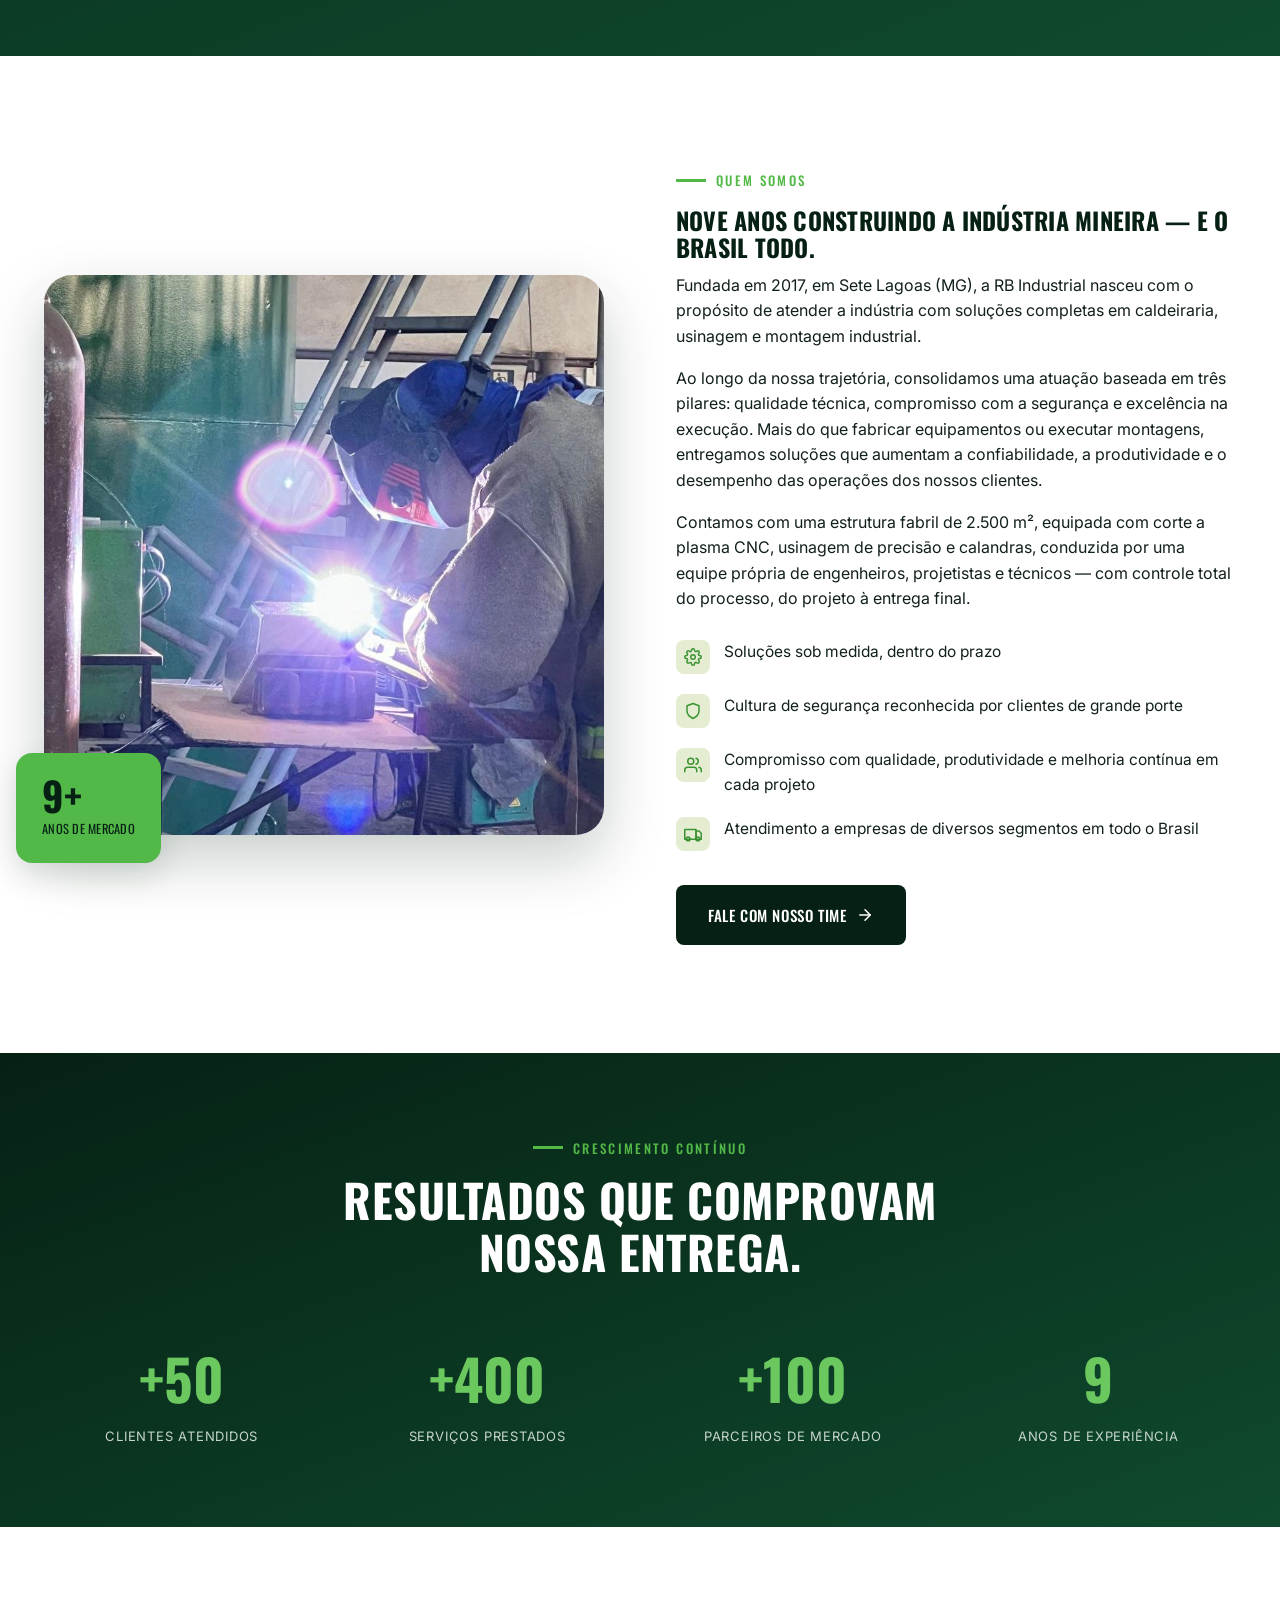
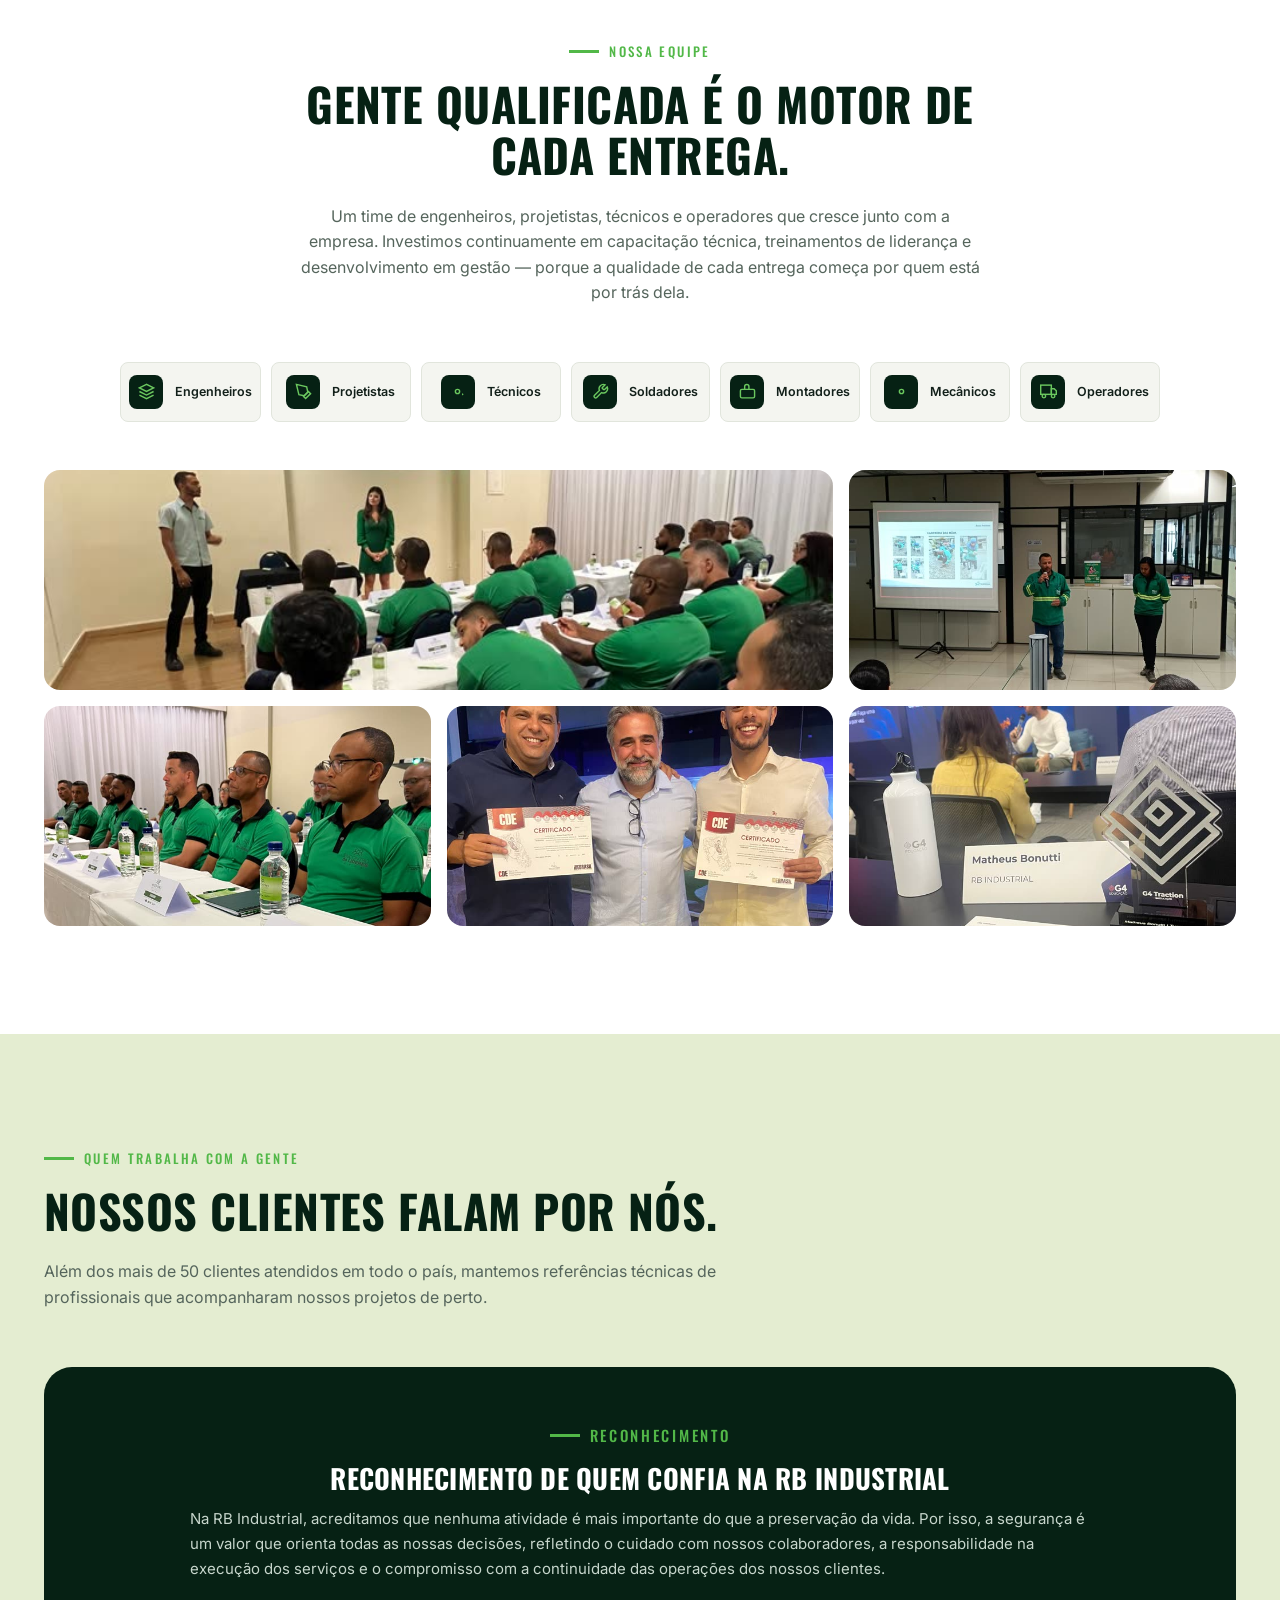
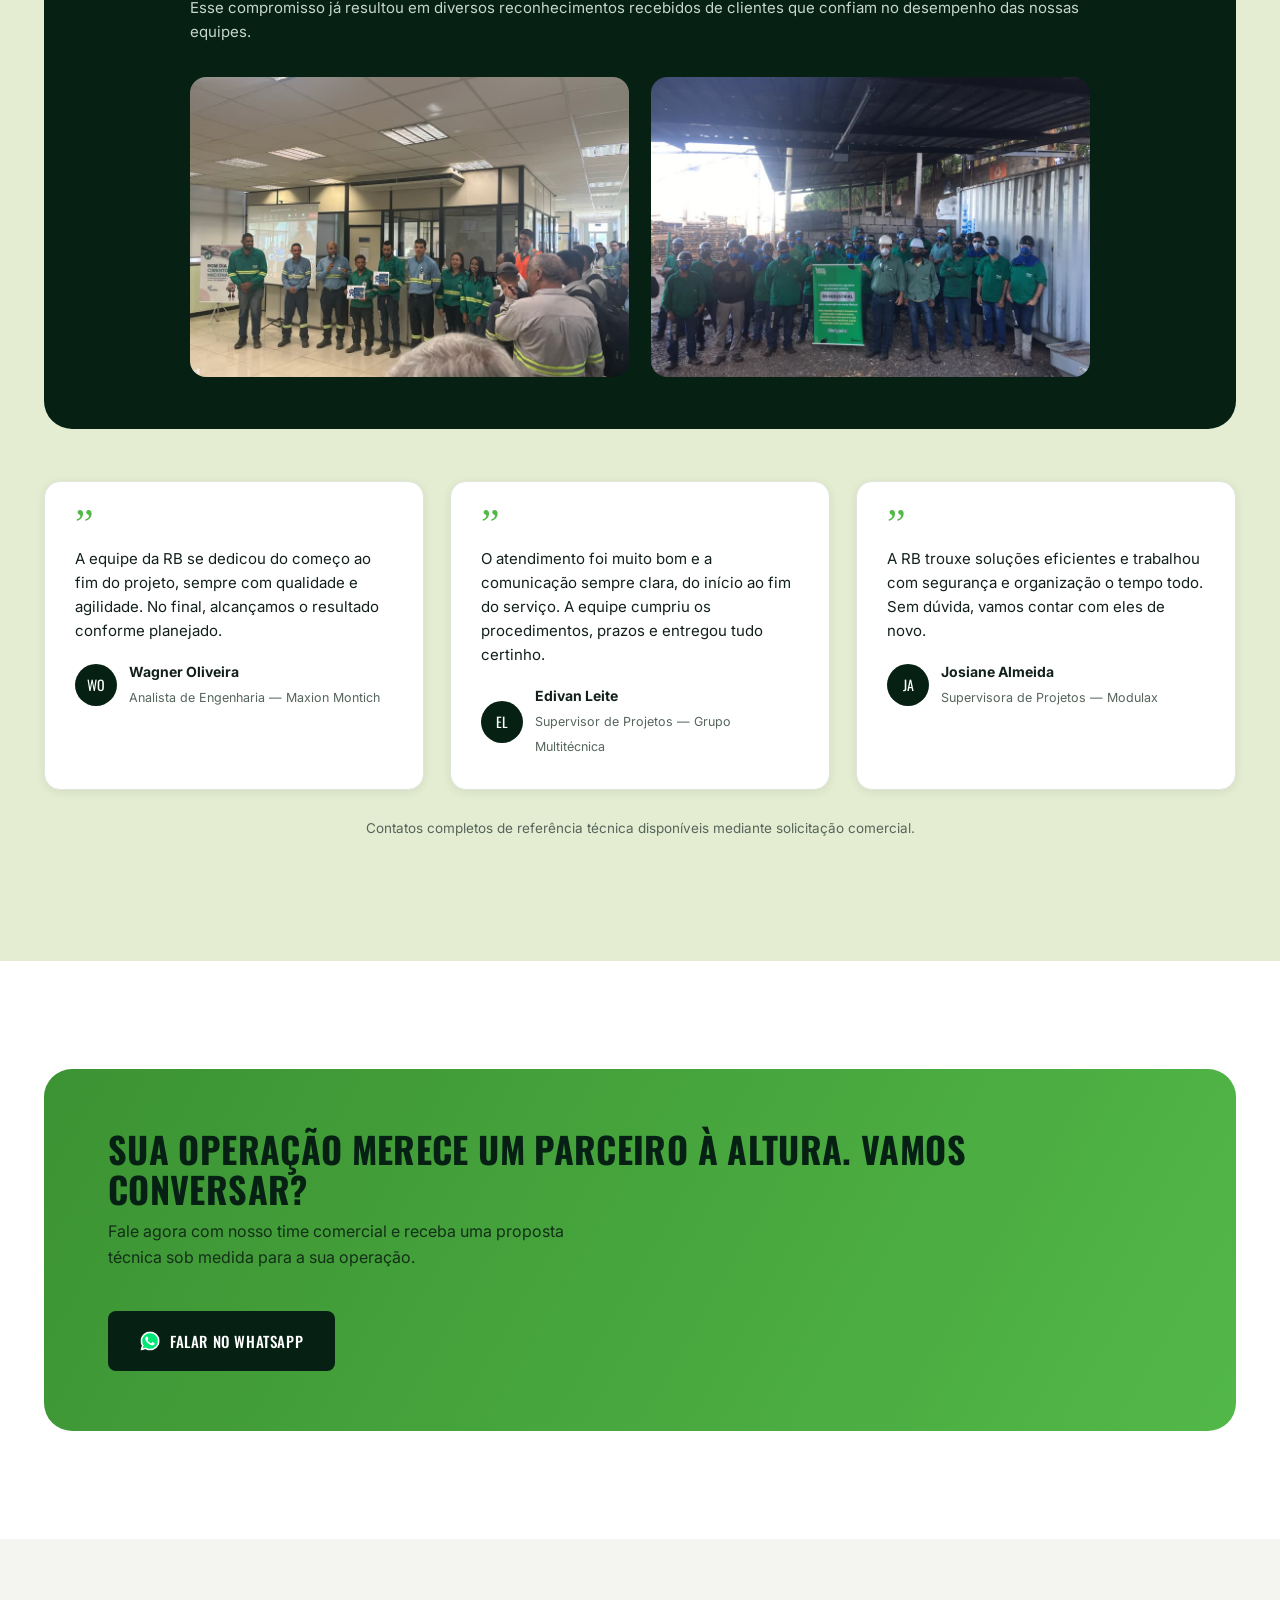
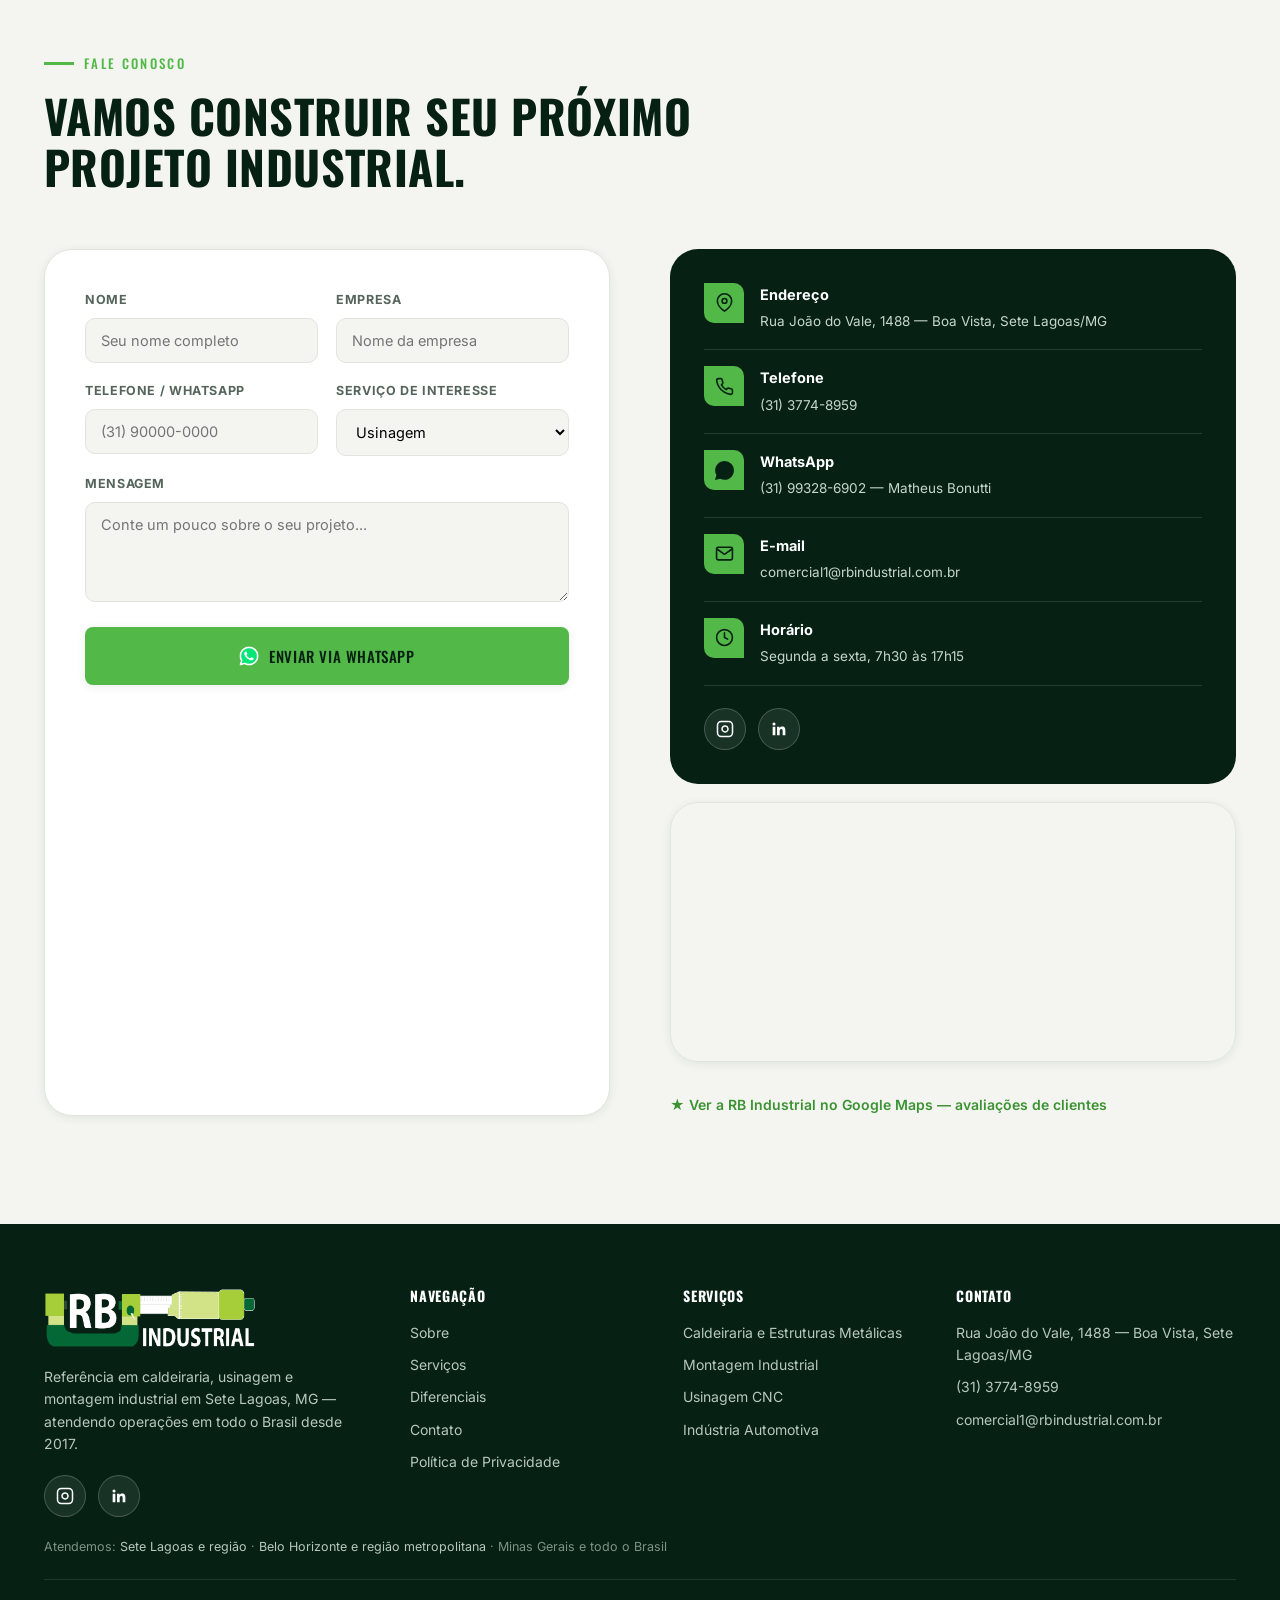
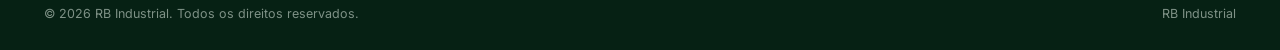
==== commit 423014fb: "SEO local: caldeiraria vira Caldeiraria e Estruturas Metalicas, paginas regionais BH e Sete Lagoas -" ====
--- a/index.html
+++ b/index.html
@@ -4,9 +4,9 @@
 <meta charset="UTF-8">
 <meta name="viewport" content="width=device-width, initial-scale=1.0">
 <meta name="google-site-verification" content="9mAxPHWgePwE7uy5C1Z2HBLWQqoxSjay-XEG65mGaaU" />
-<title>RB Industrial | Caldeiraria, Usinagem e Montagem Industrial em Sete Lagoas - MG</title>
-<meta name="description" content="RB Industrial: caldeiraria leve e pesada, usinagem de precisão, montagem industrial e manutenção em Sete Lagoas/MG. Estrutura fabril de 2.500 m², CNC de ponta e equipe própria de engenharia. Atendimento em todo o Brasil.">
-<meta name="keywords" content="caldeiraria Minas Gerais, usinagem Sete Lagoas, montagem industrial, manutenção industrial, usinagem CNC, RB Industrial">
+<title>RB Industrial | Estruturas Metálicas, Caldeiraria e Montagem Industrial em Sete Lagoas - MG</title>
+<meta name="description" content="RB Industrial: estruturas metálicas, caldeiraria leve e pesada, montagem industrial e usinagem em Sete Lagoas/MG. Fábrica de 2.500 m² e equipe própria de engenharia. Atendemos BH, região metropolitana, Minas Gerais e todo o Brasil.">
+<meta name="keywords" content="estruturas metálicas Sete Lagoas, estrutura metálica BH, caldeiraria Minas Gerais, montagem industrial, usinagem Sete Lagoas, manutenção industrial, RB Industrial">
 <link rel="canonical" href="https://www.rbindustrial.ind.br/">
 <meta property="og:type" content="website">
 <meta property="og:title" content="RB Industrial | Caldeiraria, Usinagem e Montagem Industrial">
@@ -32,23 +32,121 @@
   "url": "https://www.rbindustrial.ind.br/",
   "telephone": "+55-31-3774-8959",
   "email": "comercial1@rbindustrial.com.br",
-  "description": "Caldeiraria leve e pesada, usinagem de precisão, montagem industrial e manutenção em Sete Lagoas/MG, com atendimento em todo o Brasil desde 2017.",
+  "description": "Estruturas metálicas, caldeiraria leve e pesada, montagem industrial e usinagem em Sete Lagoas/MG, com atendimento em Belo Horizonte, Minas Gerais e todo o Brasil desde 2017.",
   "address": {
     "@type": "PostalAddress",
     "streetAddress": "Rua João do Vale, 1488 — Boa Vista",
     "addressLocality": "Sete Lagoas",
     "addressRegion": "MG",
-    "addressCountry": "BR"
+    "addressCountry": "BR",
+    "postalCode": "35700-120"
   },
   "openingHoursSpecification": {
     "@type": "OpeningHoursSpecification",
-    "dayOfWeek": ["Monday","Tuesday","Wednesday","Thursday","Friday"],
+    "dayOfWeek": [
+      "Monday",
+      "Tuesday",
+      "Wednesday",
+      "Thursday",
+      "Friday"
+    ],
     "opens": "07:30",
-    "closes": "17:18"
+    "closes": "17:15"
   },
   "sameAs": [
     "https://instagram.com/rbindustrial_",
-    "https://www.linkedin.com/company/rb-industrial-mg/"
+    "https://www.linkedin.com/company/rb-industrial-mg/",
+    "https://www.google.com/maps?cid=15445499166251721349"
+  ],
+  "geo": {
+    "@type": "GeoCoordinates",
+    "latitude": -19.4525324,
+    "longitude": -44.2270948
+  },
+  "hasMap": "https://www.google.com/maps?cid=15445499166251721349",
+  "foundingDate": "2017-09",
+  "areaServed": [
+    {
+      "@type": "City",
+      "name": "Sete Lagoas"
+    },
+    {
+      "@type": "City",
+      "name": "Belo Horizonte"
+    },
+    {
+      "@type": "City",
+      "name": "Contagem"
+    },
+    {
+      "@type": "City",
+      "name": "Betim"
+    },
+    {
+      "@type": "City",
+      "name": "Vespasiano"
+    },
+    {
+      "@type": "City",
+      "name": "Pedro Leopoldo"
+    },
+    {
+      "@type": "City",
+      "name": "Matozinhos"
+    },
+    {
+      "@type": "City",
+      "name": "Curvelo"
+    },
+    {
+      "@type": "City",
+      "name": "Itabira"
+    },
+    {
+      "@type": "City",
+      "name": "João Monlevade"
+    },
+    {
+      "@type": "City",
+      "name": "Ouro Preto"
+    },
+    {
+      "@type": "City",
+      "name": "Itabirito"
+    },
+    {
+      "@type": "City",
+      "name": "Congonhas"
+    },
+    {
+      "@type": "City",
+      "name": "Divinópolis"
+    },
+    {
+      "@type": "City",
+      "name": "Itaúna"
+    },
+    {
+      "@type": "City",
+      "name": "Pará de Minas"
+    },
+    {
+      "@type": "State",
+      "name": "Minas Gerais"
+    },
+    {
+      "@type": "Country",
+      "name": "Brasil"
+    }
+  ],
+  "knowsAbout": [
+    "Estruturas metálicas",
+    "Caldeiraria leve e pesada",
+    "Montagem industrial",
+    "Usinagem CNC",
+    "Lavadores de gás",
+    "Filtros de mangas",
+    "Tanques industriais"
   ]
 }
 </script>
@@ -67,7 +165,7 @@
       <div class="nav-dropdown">
         <a href="#servicos" class="nav-dropdown-trigger">Serviços <span class="nav-dropdown-caret">▾</span></a>
         <div class="nav-dropdown-menu">
-          <a href="caldeiraria.html" target="_blank" rel="noopener">Caldeiraria</a>
+          <a href="caldeiraria.html" target="_blank" rel="noopener">Caldeiraria e Estruturas Metálicas</a>
           <a href="montagem-industrial.html" target="_blank" rel="noopener">Montagem Industrial</a>
           <a href="usinagem.html" target="_blank" rel="noopener">Usinagem</a>
           <a href="industria-automotiva.html" target="_blank" rel="noopener">Indústria Automotiva</a>
@@ -133,7 +231,7 @@
       <a href="caldeiraria.html" class="service-card reveal" id="caldeiraria">
         <div class="service-media"><span class="service-num">01</span><img src="assets/img/galeria-caldeiraria-02.jpg" alt="Filtro de mangas em aço inox fabricado pela RB Industrial"></div>
         <div class="service-body">
-          <h3>Caldeiraria</h3>
+          <h3>Caldeiraria e Estruturas Metálicas</h3>
           <p>Fabricação de equipamentos e estruturas metálicas sob medida — lavadores de gás, filtros, resfriadores e muito mais, em aço carbono e inox, leve e pesada.</p>
           <div class="service-tags"><span>Aço Carbono &amp; Inox</span><span>Leve &amp; Pesada</span><span>Sob Medida</span></div>
         </div>
@@ -204,7 +302,7 @@
       <div class="diff-card reveal" style="transition-delay:.24s">
         <div class="ico"><svg viewBox="0 0 24 24" fill="none" stroke="currentColor" stroke-width="2" stroke-linecap="round" stroke-linejoin="round"><path d="M1 6h15v13H1z"/><path d="M16 8h4l3 3v8h-7V8z"/><circle cx="5.5" cy="18.5" r="2.5"/><circle cx="18.5" cy="18.5" r="2.5"/></svg></div>
         <h3>Atendimento nacional</h3>
-        <p>De Sete Lagoas para o país inteiro: atendemos clientes de pequeno a grande porte em todo o território nacional.</p>
+        <p>De Sete Lagoas para o país inteiro: atendemos BH e região metropolitana, o Quadrilátero Ferrífero, o Centro-Oeste de Minas e clientes de pequeno a grande porte em todo o território nacional.</p>
       </div>
       <div class="diff-card reveal" style="transition-delay:.32s">
         <div class="ico"><svg viewBox="0 0 24 24" fill="none" stroke="currentColor" stroke-width="2" stroke-linecap="round" stroke-linejoin="round"><rect x="3" y="3" width="7" height="7"/><rect x="14" y="3" width="7" height="7"/><rect x="14" y="14" width="7" height="7"/><rect x="3" y="14" width="7" height="7"/></svg></div>
@@ -413,7 +511,7 @@
           </div>
           <div class="info-row">
             <span class="ico"><svg viewBox="0 0 24 24" fill="none" stroke="currentColor" stroke-width="2" stroke-linecap="round" stroke-linejoin="round"><circle cx="12" cy="12" r="10"/><polyline points="12 6 12 12 16 14"/></svg></span>
-            <div><strong>Horário</strong><span>Segunda a sexta, 7h30 às 17h18</span></div>
+            <div><strong>Horário</strong><span>Segunda a sexta, 7h30 às 17h15</span></div>
           </div>
           <div class="social-row" style="margin-top:22px;">
             <a href="https://instagram.com/rbindustrial_" target="_blank" rel="noopener" aria-label="Instagram"><svg viewBox="0 0 24 24" fill="none" stroke="currentColor" stroke-width="2"><rect x="2" y="2" width="20" height="20" rx="5" ry="5"/><path d="M16 11.37A4 4 0 1 1 12.63 8 4 4 0 0 1 16 11.37z"/><line x1="17.5" y1="6.5" x2="17.5" y2="6.5"/></svg></a>
@@ -423,6 +521,7 @@
         <div class="map-frame">
           <iframe src="https://www.google.com/maps?q=Rua+Jo%C3%A3o+do+Vale,+1488,+Boa+Vista,+Sete+Lagoas+-+MG&output=embed" allowfullscreen loading="lazy" title="Localização da RB Industrial"></iframe>
         </div>
+        <a class="maps-profile-link" href="https://www.google.com/maps?cid=15445499166251721349" target="_blank" rel="noopener">★ Ver a RB Industrial no Google Maps — avaliações de clientes</a>
       </div>
     </div>
   </div>
@@ -455,7 +554,7 @@
       <div>
         <h4>Serviços</h4>
         <ul>
-          <li><a href="caldeiraria.html">Caldeiraria Leve e Pesada</a></li>
+          <li><a href="caldeiraria.html">Caldeiraria e Estruturas Metálicas</a></li>
           <li><a href="montagem-industrial.html">Montagem Industrial</a></li>
           <li><a href="usinagem.html">Usinagem CNC</a></li>
           <li><a href="industria-automotiva.html">Indústria Automotiva</a></li>
@@ -470,6 +569,7 @@
         </ul>
       </div>
     </div>
+    <p class="footer-regions">Atendemos: <a href="caldeiraria-estruturas-metalicas-sete-lagoas-mg.html">Sete Lagoas e região</a> · <a href="caldeiraria-estruturas-metalicas-belo-horizonte-mg.html">Belo Horizonte e região metropolitana</a> · Minas Gerais e todo o Brasil</p>
     <div class="footer-bottom">
       <span>© 2026 RB Industrial. Todos os direitos reservados.</span>
       <span>RB Industrial</span>
--- a/css/styles.css
+++ b/css/styles.css
@@ -705,3 +705,39 @@
 .svc-cta{ text-align:center; }
 .svc-cta h2{ margin-bottom:14px; }
 .svc-cta .btn{ margin-top:10px; }
+
+/* ======================================================
+   SEO: texto recolhível ("Saiba mais") e páginas por região
+====================================================== */
+.seo-more-wrap{ padding: 0 0 72px; }
+.seo-more{ max-width: 860px; border-top:1px solid var(--line); border-bottom:1px solid var(--line); }
+.seo-more summary{
+  list-style:none; cursor:pointer; padding:20px 0; display:flex; align-items:center; gap:12px;
+  font-family: var(--ff-head); font-size:18px; letter-spacing:.02em; color: var(--dark-solid);
+}
+.seo-more summary::-webkit-details-marker{ display:none; }
+.seo-more summary::before{
+  content:"+"; width:28px; height:28px; flex:none; border-radius:50%; display:flex; align-items:center; justify-content:center;
+  background: var(--green); color: var(--dark-solid); font-family: var(--ff-body); font-weight:700; transition: transform .25s ease;
+}
+.seo-more[open] summary::before{ content:"–"; }
+.seo-more summary:hover{ color: var(--green-dark); }
+.seo-more .seo-more-body{ padding: 0 0 24px 40px; color: var(--muted); font-size:15.5px; line-height:1.7; }
+.seo-more .seo-more-body h2{ font-size:22px; color: var(--dark-solid); margin: 8px 0 12px; }
+.seo-more .seo-more-body strong{ color: var(--ink); }
+@media (max-width:560px){ .seo-more .seo-more-body{ padding-left:0; } }
+
+.region-intro{ max-width: 860px; }
+.region-intro p{ color: var(--muted); font-size:16.5px; line-height:1.75; }
+.region-intro h2{ font-size: clamp(26px, 3.4vw, 36px); margin-bottom:18px; }
+.region-list{ display:grid; grid-template-columns: repeat(auto-fit, minmax(min(240px,100%),1fr)); gap:14px; margin: 28px 0 8px; }
+.region-list li{ background: var(--paper); border-radius: var(--radius-sm); padding:16px 18px; font-size:15px; color: var(--ink); border-left:3px solid var(--green); }
+.region-list li a{ font-weight:600; }
+.region-list li a:hover{ color: var(--green-dark); }
+.footer-regions{ font-size:12.5px; color:#7E9186; margin-top:-30px; margin-bottom:22px; }
+.footer-regions a{ color:#B9C7BE; }
+.footer-regions a:hover{ color: var(--green-2); }
+
+.maps-profile-link{ display:inline-block; margin-top:14px; font-size:14px; font-weight:600; color: var(--green-dark); }
+.maps-profile-link:hover{ color: var(--dark-solid); text-decoration: underline; }
+.region-list.region-svc{ grid-template-columns: repeat(auto-fit, minmax(min(330px,100%),1fr)); }
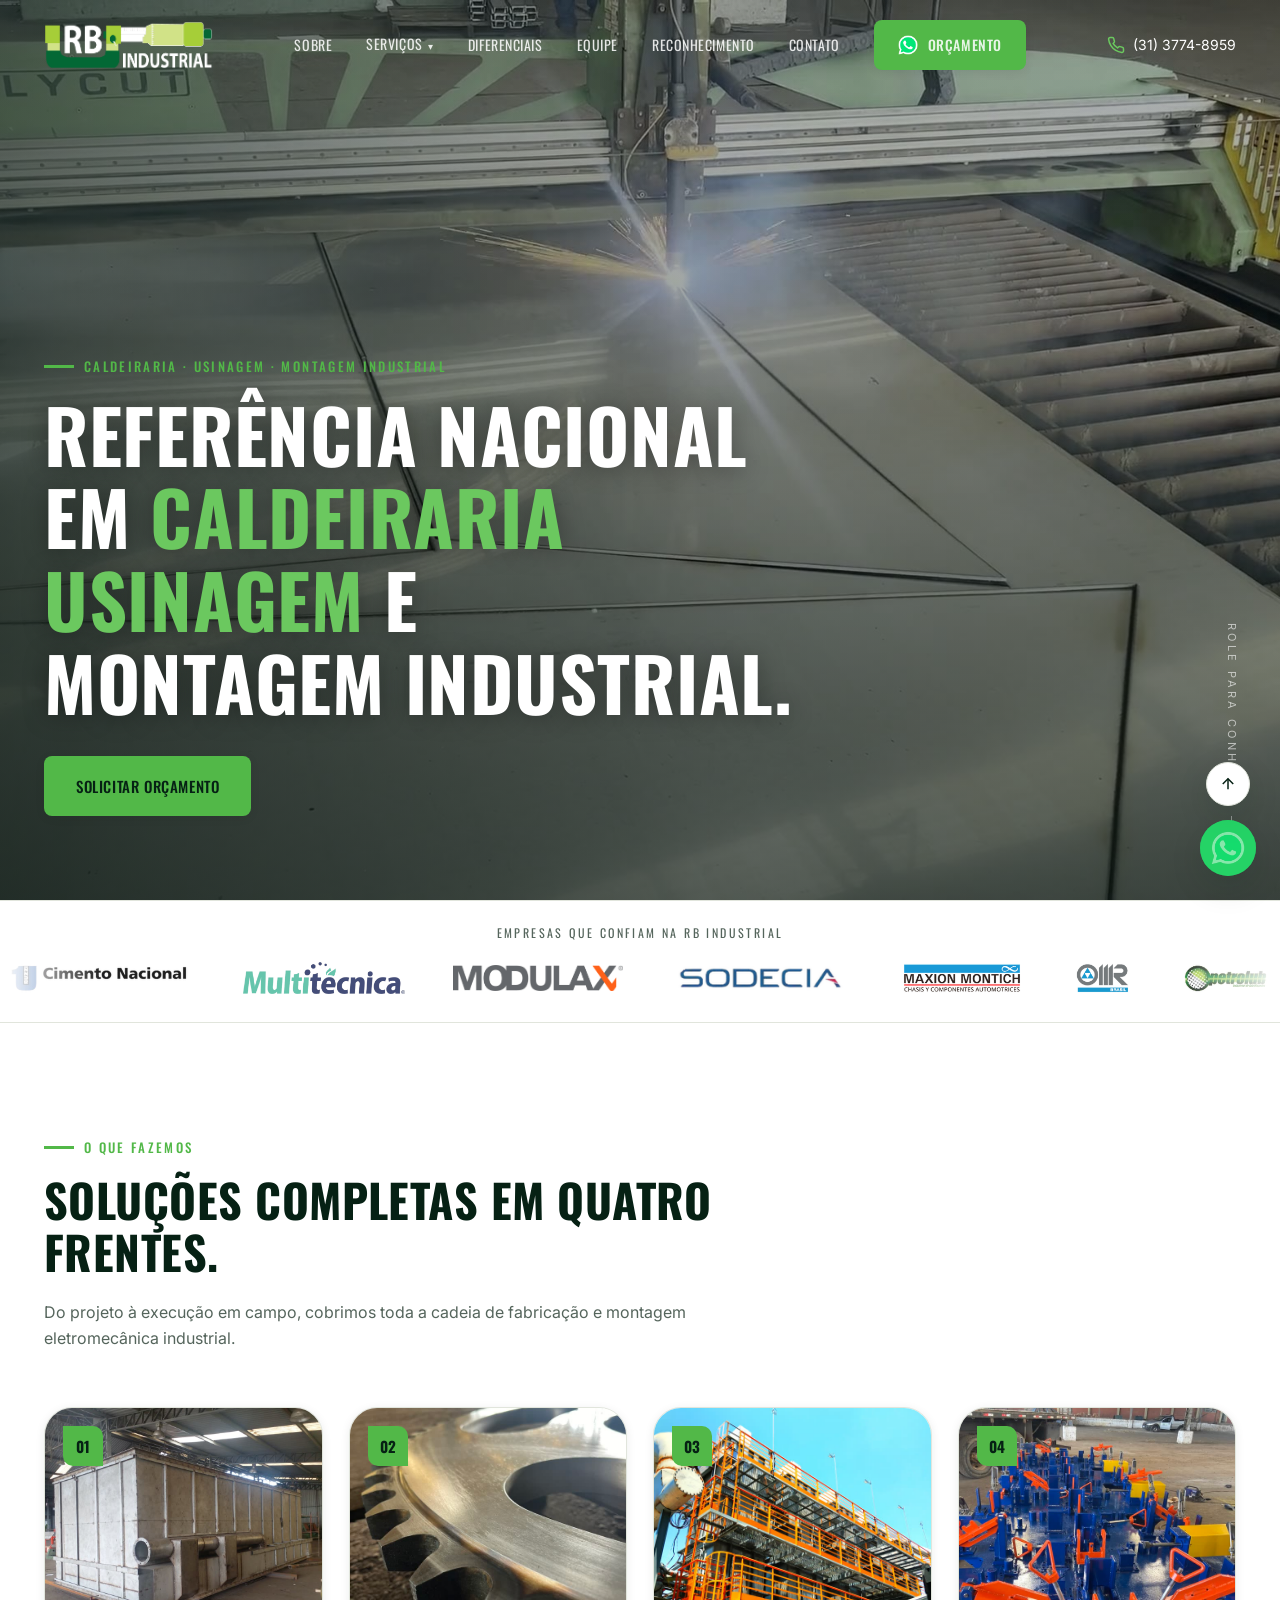
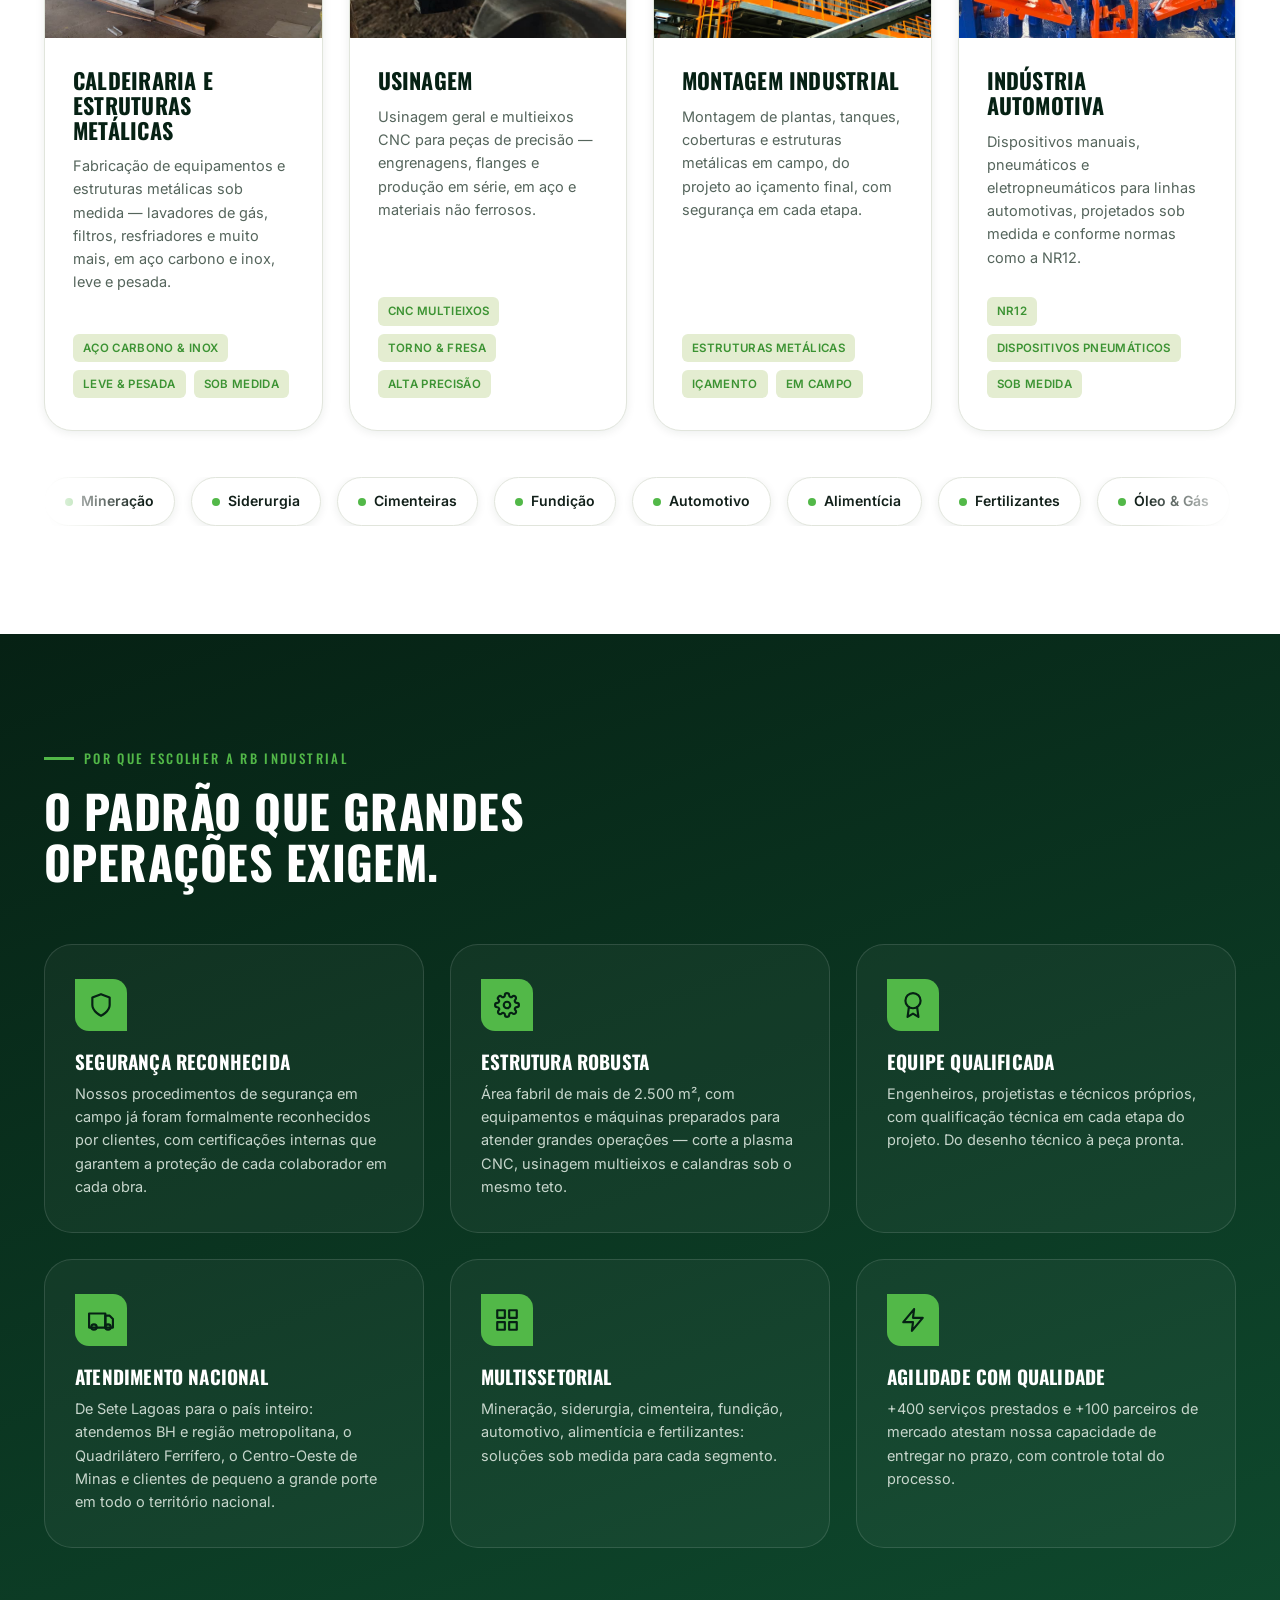
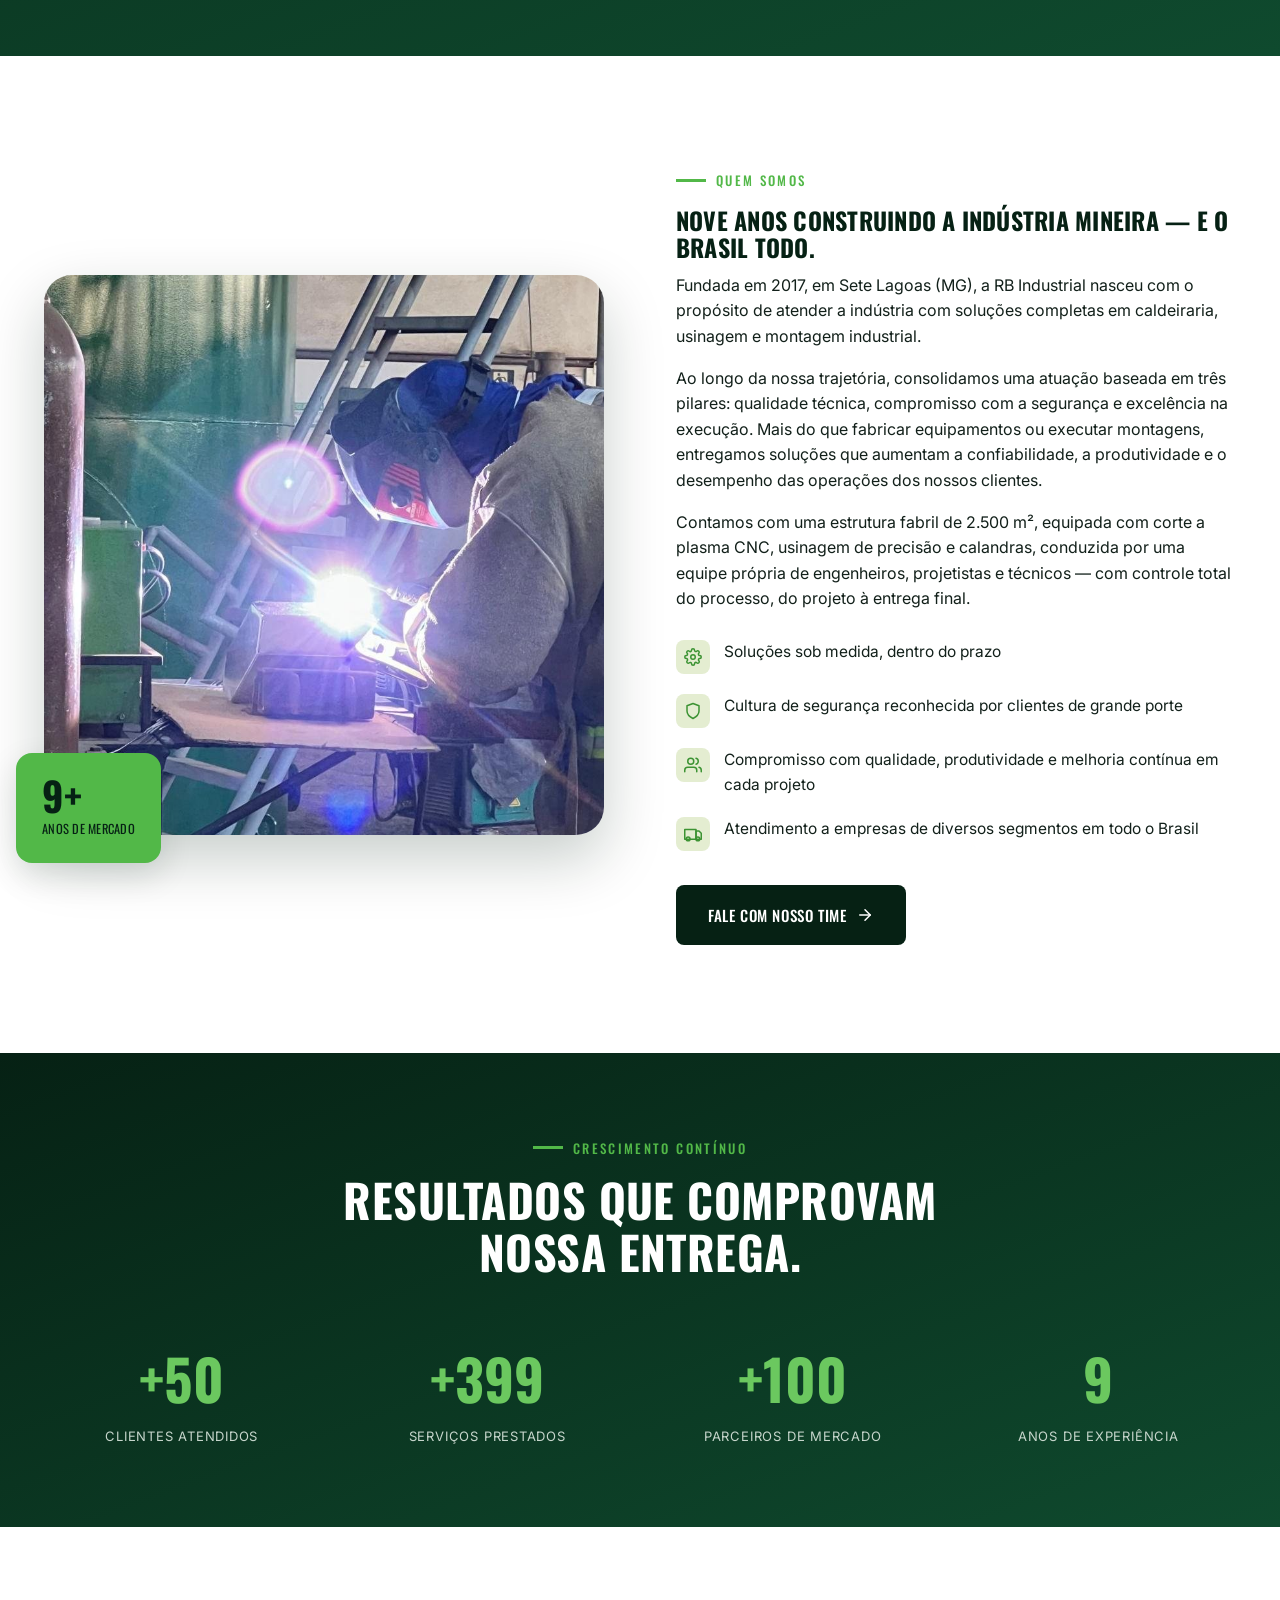
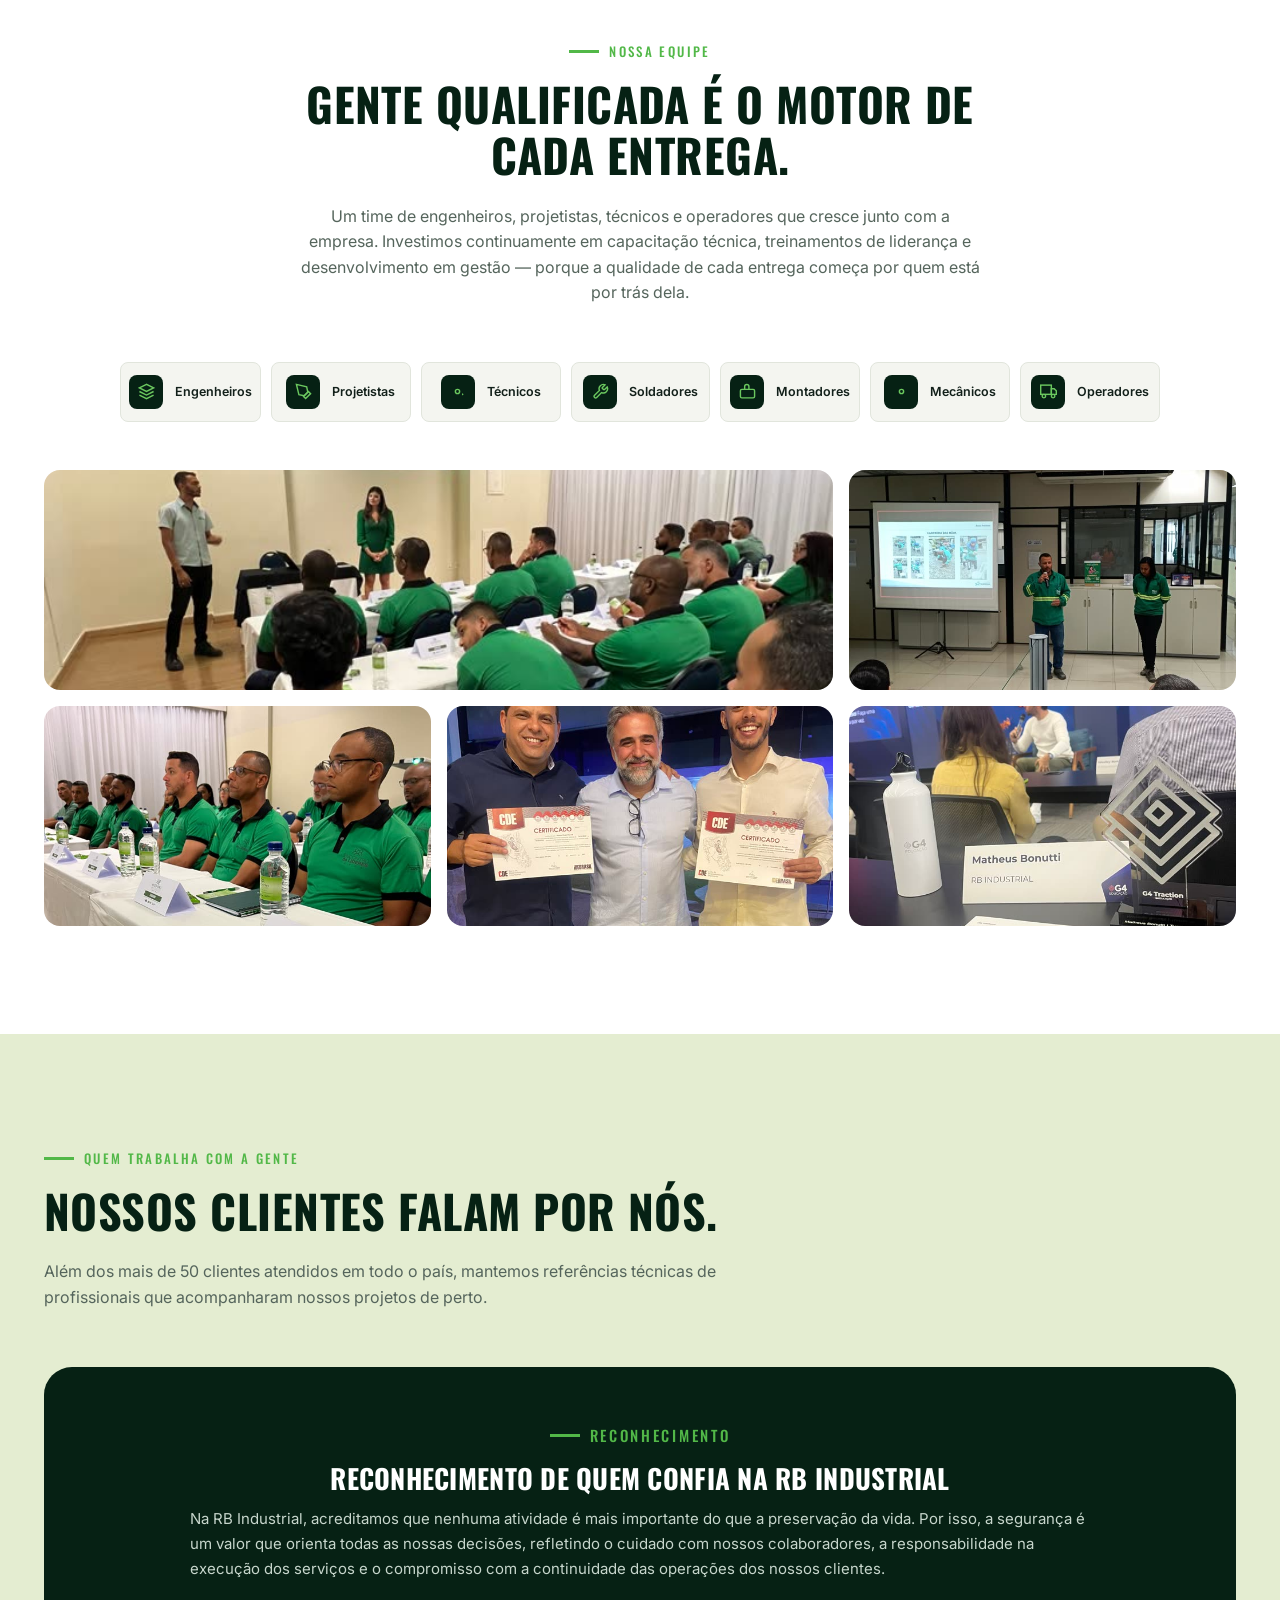
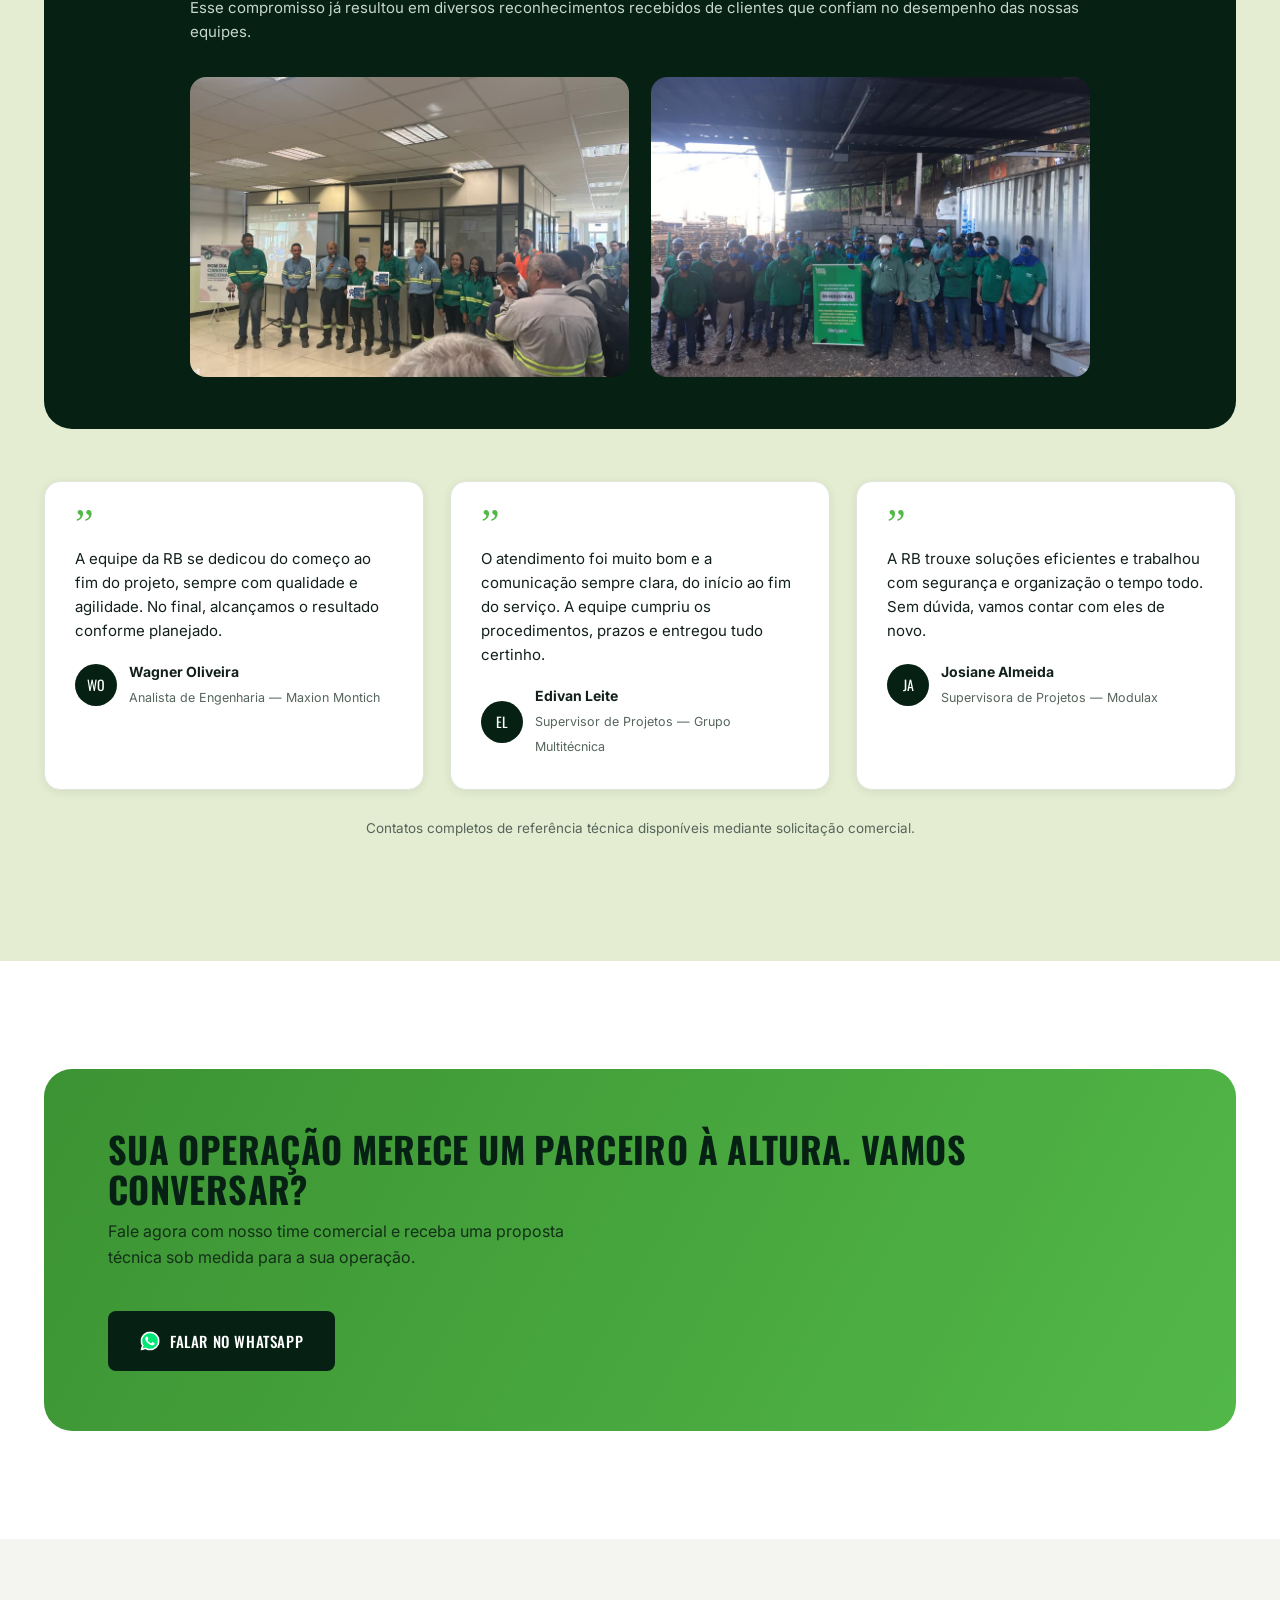
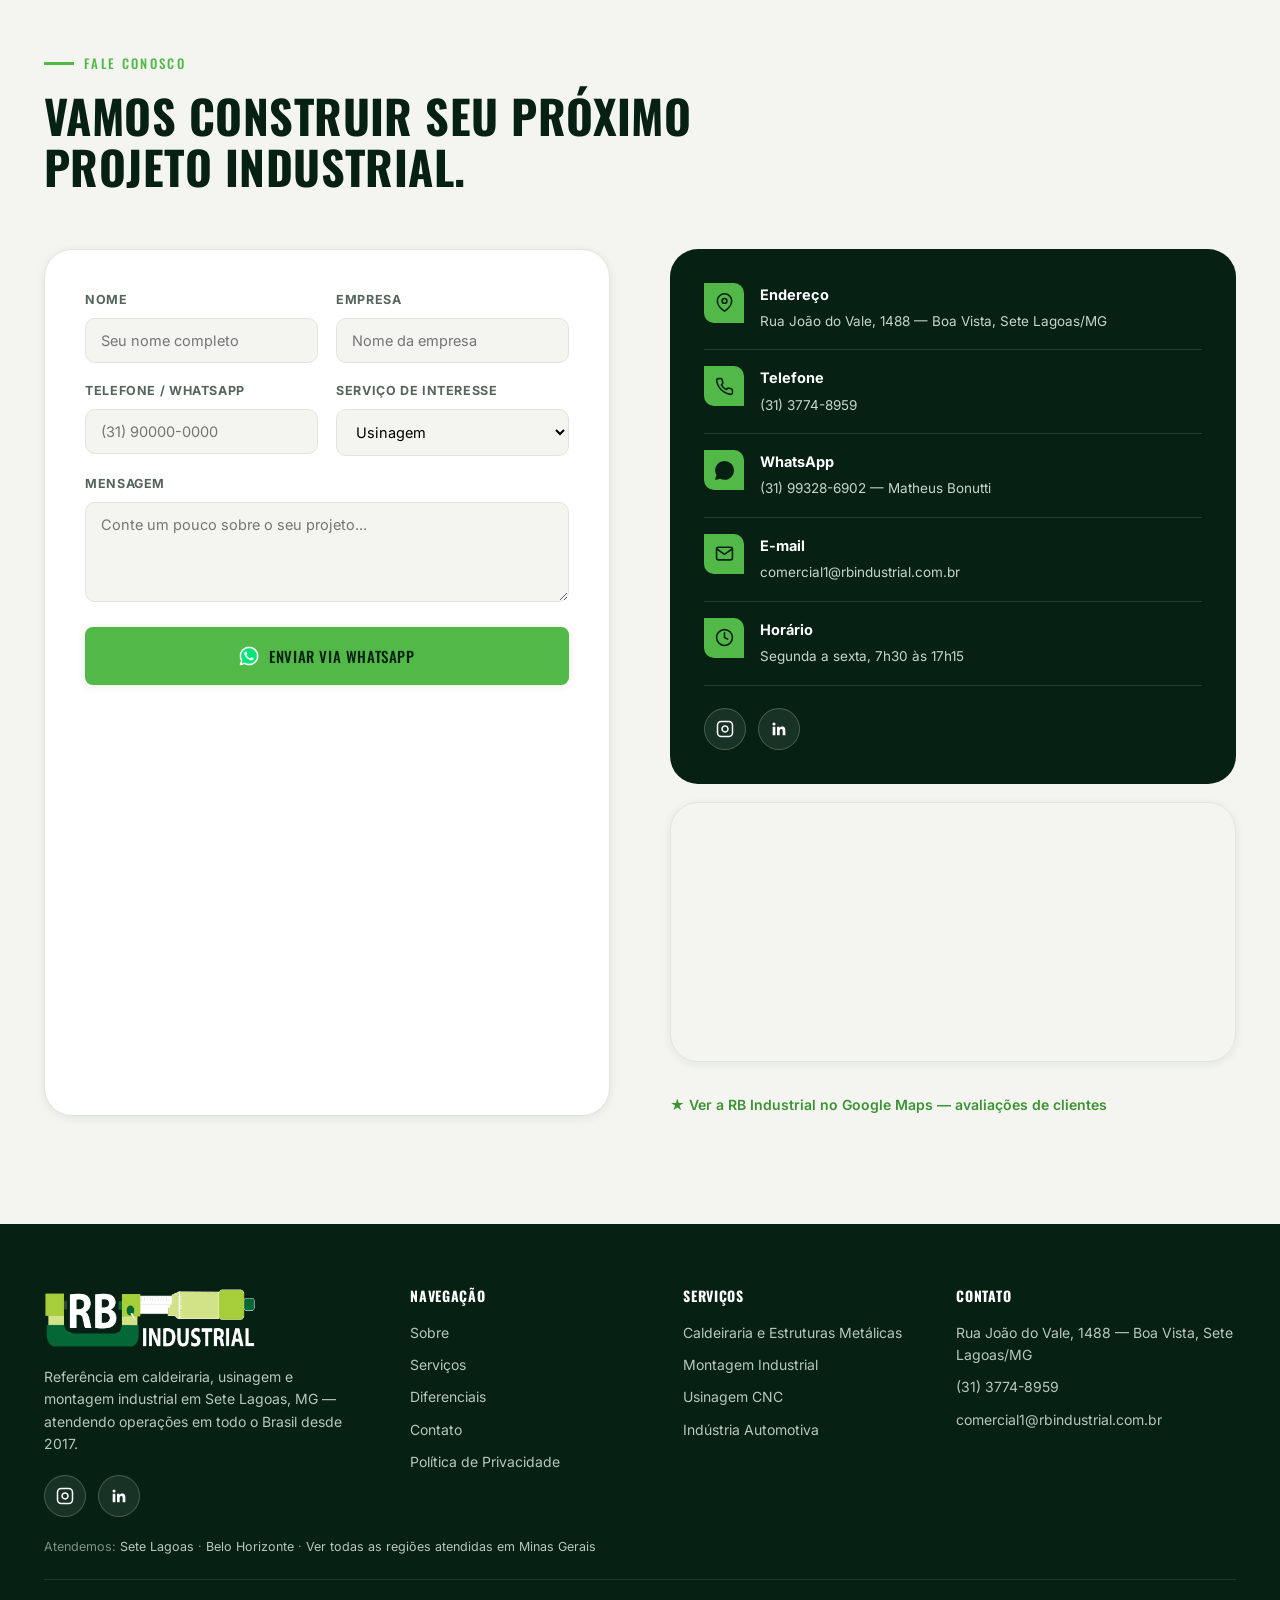
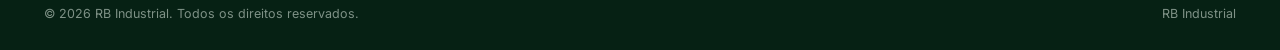
==== commit f1324e9a: "SEO lote 1: paginas de cidade (Pedro Leopoldo, Matozinhos, Vespasiano/Santa Luzia, Contagem, Betim, " ====
--- a/index.html
+++ b/index.html
@@ -20,7 +20,7 @@
 <link rel="preconnect" href="https://fonts.googleapis.com">
 <link rel="preconnect" href="https://fonts.gstatic.com" crossorigin>
 <link href="https://fonts.googleapis.com/css2?family=Oswald:wght@400;500;600;700&family=Inter:wght@400;500;600;700;800&display=swap" rel="stylesheet">
-<link rel="stylesheet" href="css/styles.css">
+<link rel="stylesheet" href="css/styles.css?v=20261024b">
 <script type="application/ld+json">
 {
   "@context": "https://schema.org",
@@ -569,7 +569,7 @@
         </ul>
       </div>
     </div>
-    <p class="footer-regions">Atendemos: <a href="caldeiraria-estruturas-metalicas-sete-lagoas-mg.html">Sete Lagoas e região</a> · <a href="caldeiraria-estruturas-metalicas-belo-horizonte-mg.html">Belo Horizonte e região metropolitana</a> · Minas Gerais e todo o Brasil</p>
+    <p class="footer-regions">Atendemos: <a href="caldeiraria-estruturas-metalicas-sete-lagoas-mg.html">Sete Lagoas</a> · <a href="caldeiraria-estruturas-metalicas-belo-horizonte-mg.html">Belo Horizonte</a> · <a href="regioes-atendidas.html">Ver todas as regiões atendidas em Minas Gerais</a></p>
     <div class="footer-bottom">
       <span>© 2026 RB Industrial. Todos os direitos reservados.</span>
       <span>RB Industrial</span>
--- a/css/styles.css
+++ b/css/styles.css
@@ -741,3 +741,12 @@
 .maps-profile-link{ display:inline-block; margin-top:14px; font-size:14px; font-weight:600; color: var(--green-dark); }
 .maps-profile-link:hover{ color: var(--dark-solid); text-decoration: underline; }
 .region-list.region-svc{ grid-template-columns: repeat(auto-fit, minmax(min(330px,100%),1fr)); }
+.region-list li a{ color: var(--green-dark); }
+.region-list li a::after{ content:" →"; }
+.city-clients{ display:flex; flex-wrap:wrap; justify-content:center; align-items:center; gap:18px; margin-top:34px; }
+.city-client{ flex:0 0 270px; height:110px; padding:0 18px; background:#fff; border:1px solid var(--line); border-radius: var(--radius-sm); display:flex; align-items:center; justify-content:center; box-shadow: var(--shadow-sm); }
+.city-client img{ height:46px; width:auto; max-width:88%; object-fit:contain; display:block; }
+.city-client img[src*="cliente-citygusa"], .city-client img[src*="cliente-sds-siderurgica"], .city-client img[src*="cliente-ceramica-brasileira"], .city-client img[src*="cliente-gellak"]{ height:78px; }
+.city-near{ text-align:center; margin-top:28px; }
+.city-near a{ color: var(--green-dark); }
+@media (max-width:700px){ .city-client{ flex:1 1 100%; height:92px; } .city-client img{ height:38px; } .city-client img[src*="cliente-citygusa"], .city-client img[src*="cliente-sds-siderurgica"], .city-client img[src*="cliente-ceramica-brasileira"], .city-client img[src*="cliente-gellak"]{ height:66px; } }
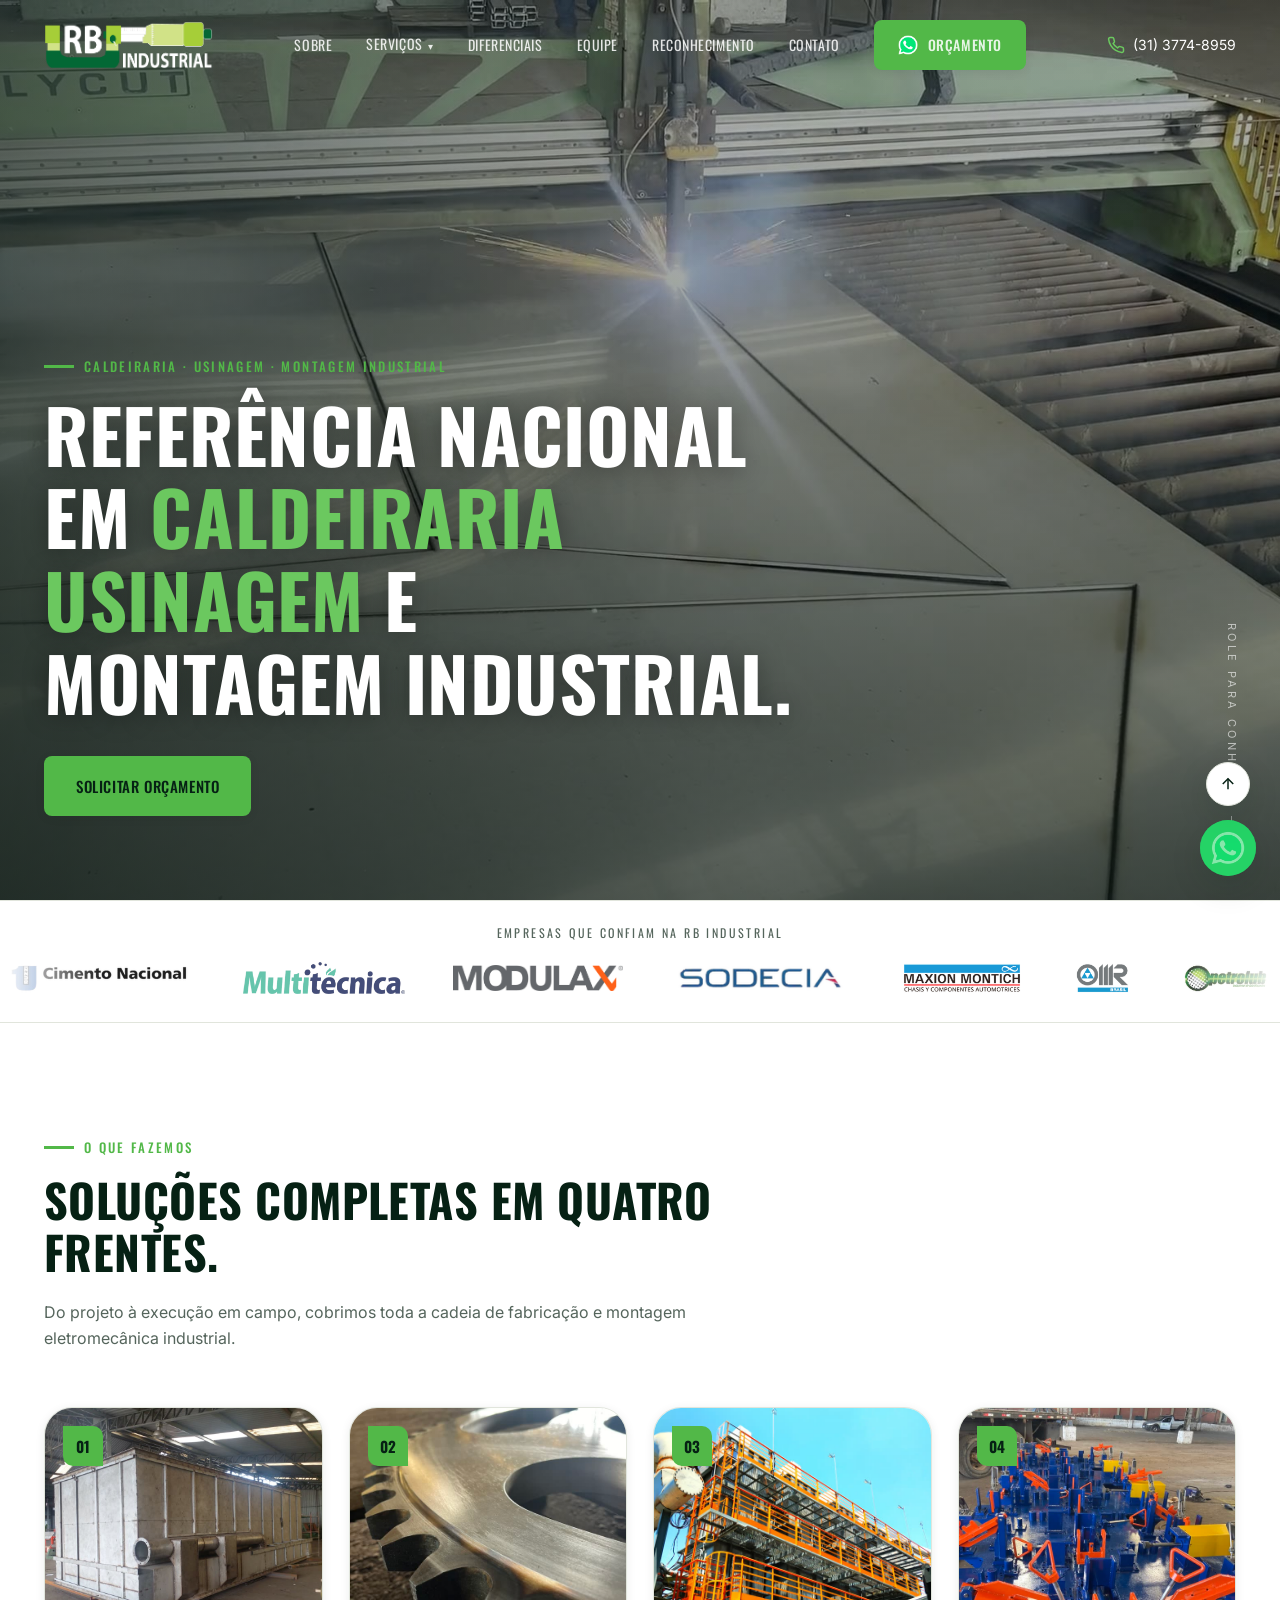
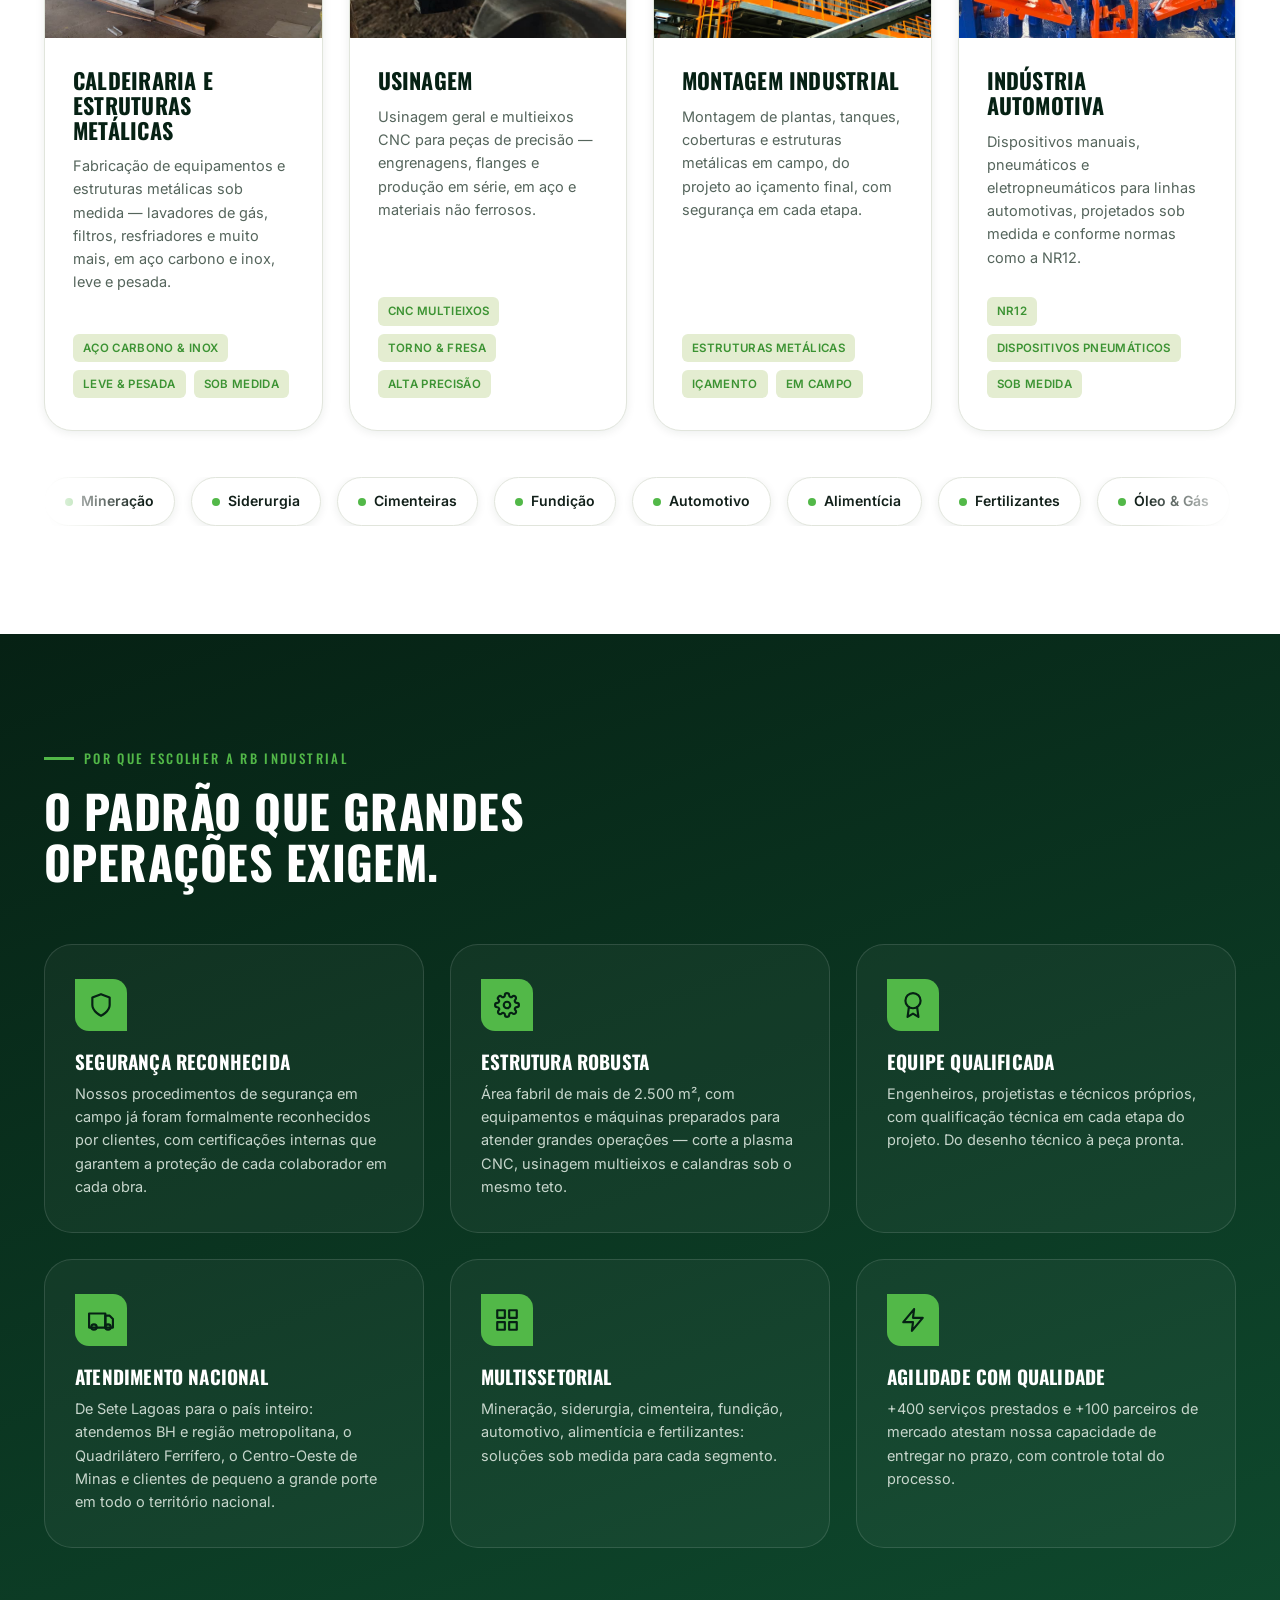
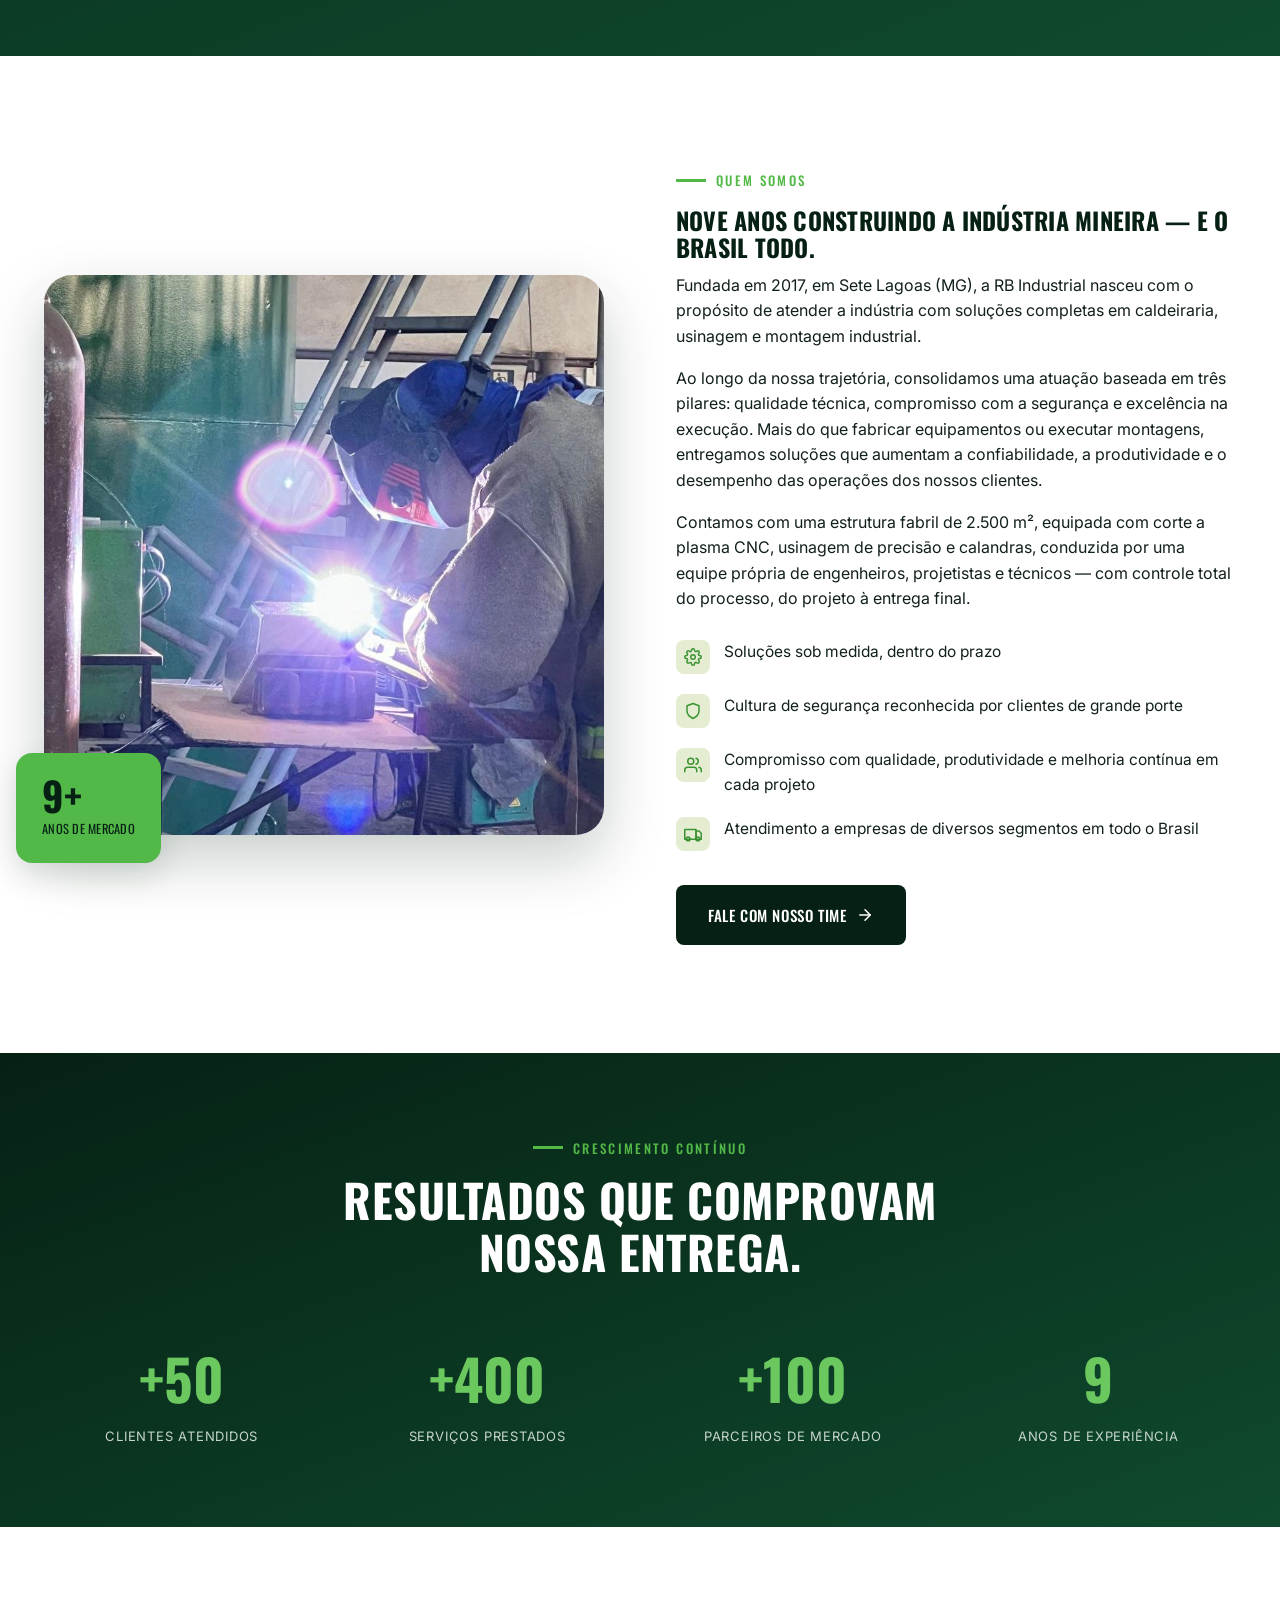
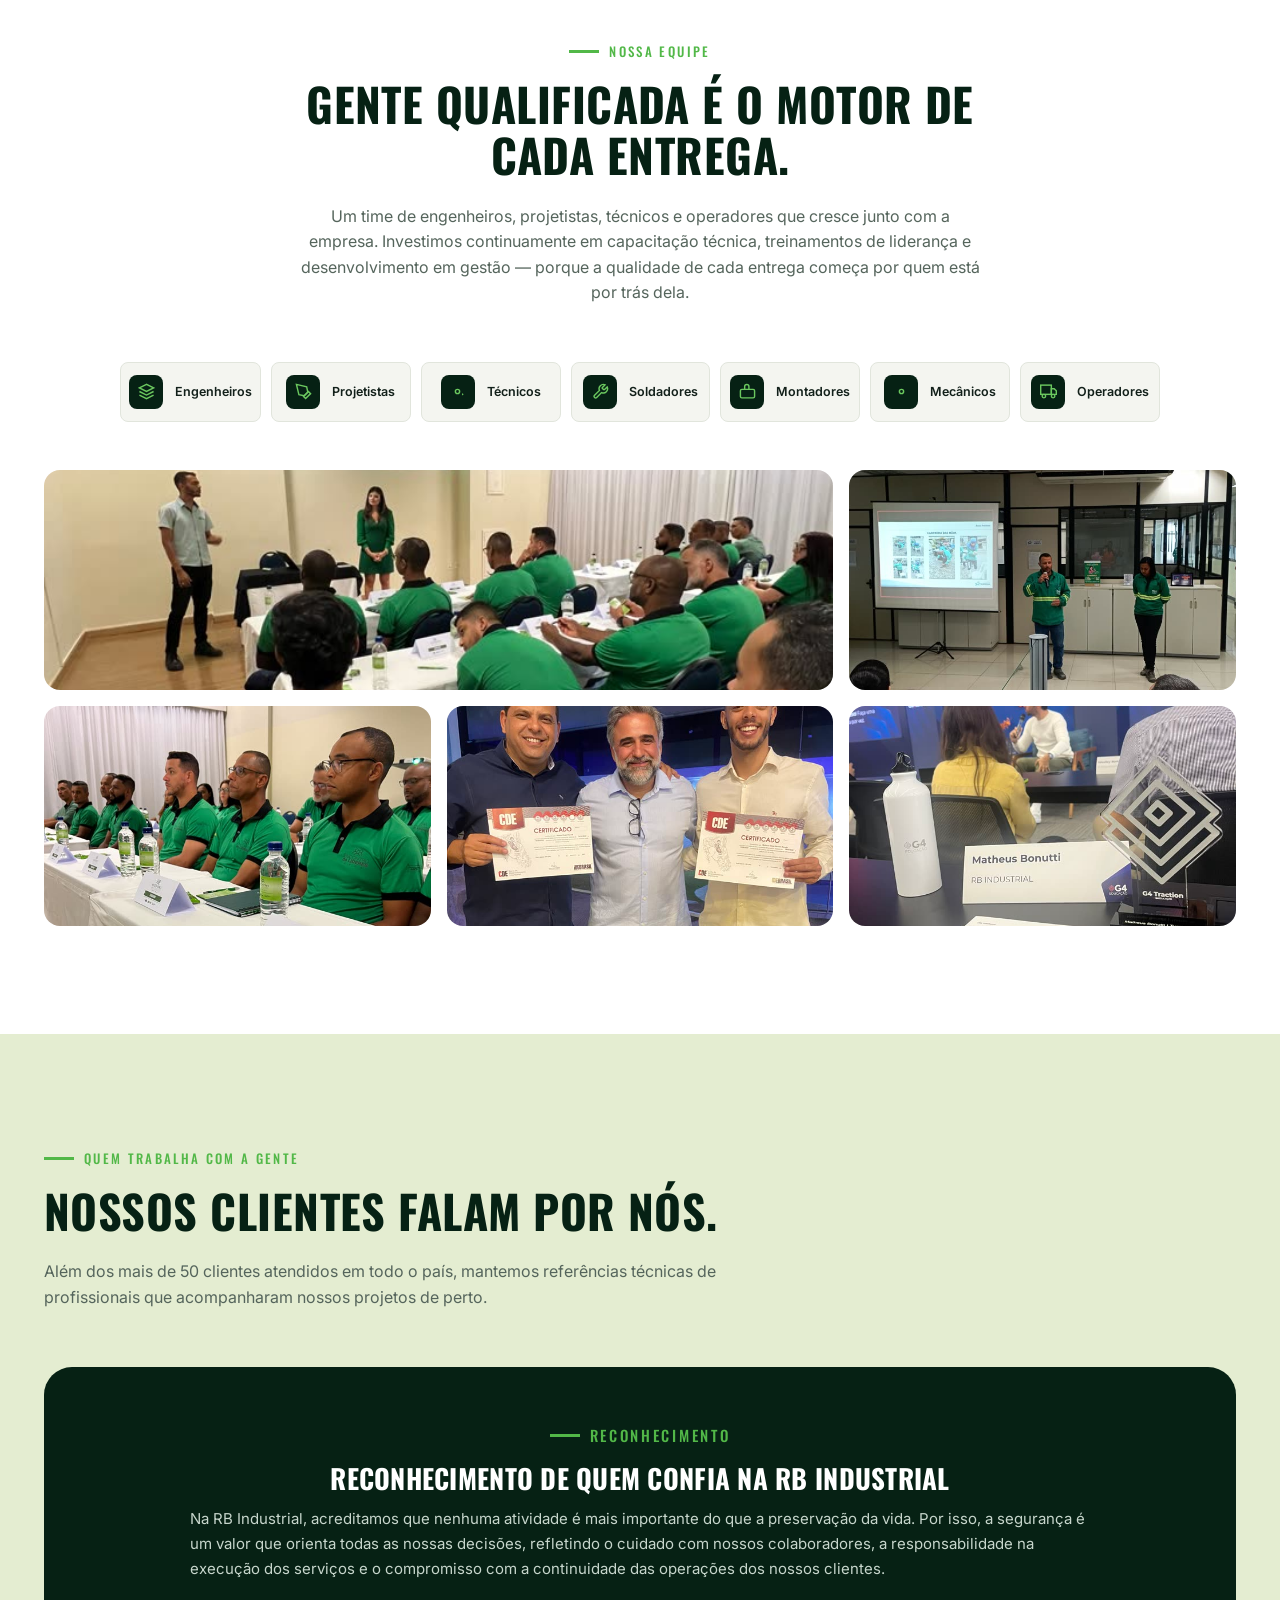
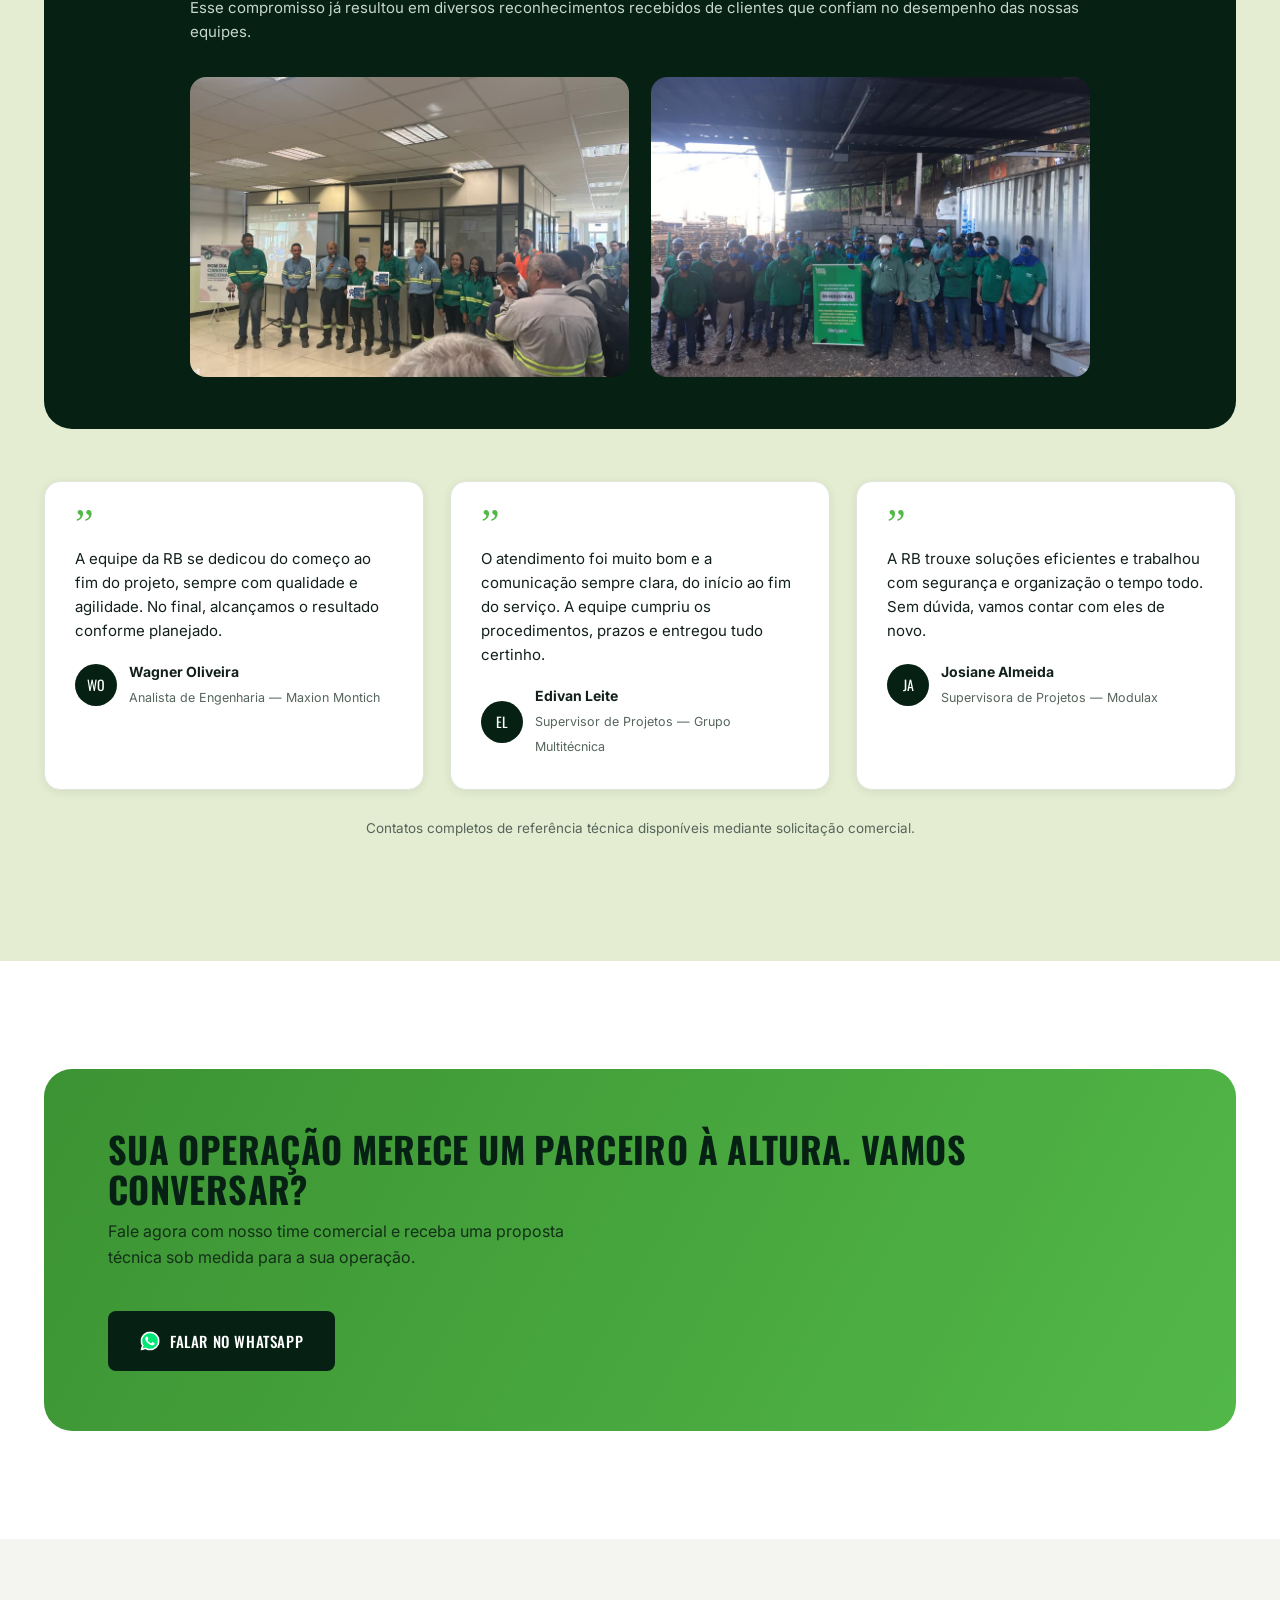
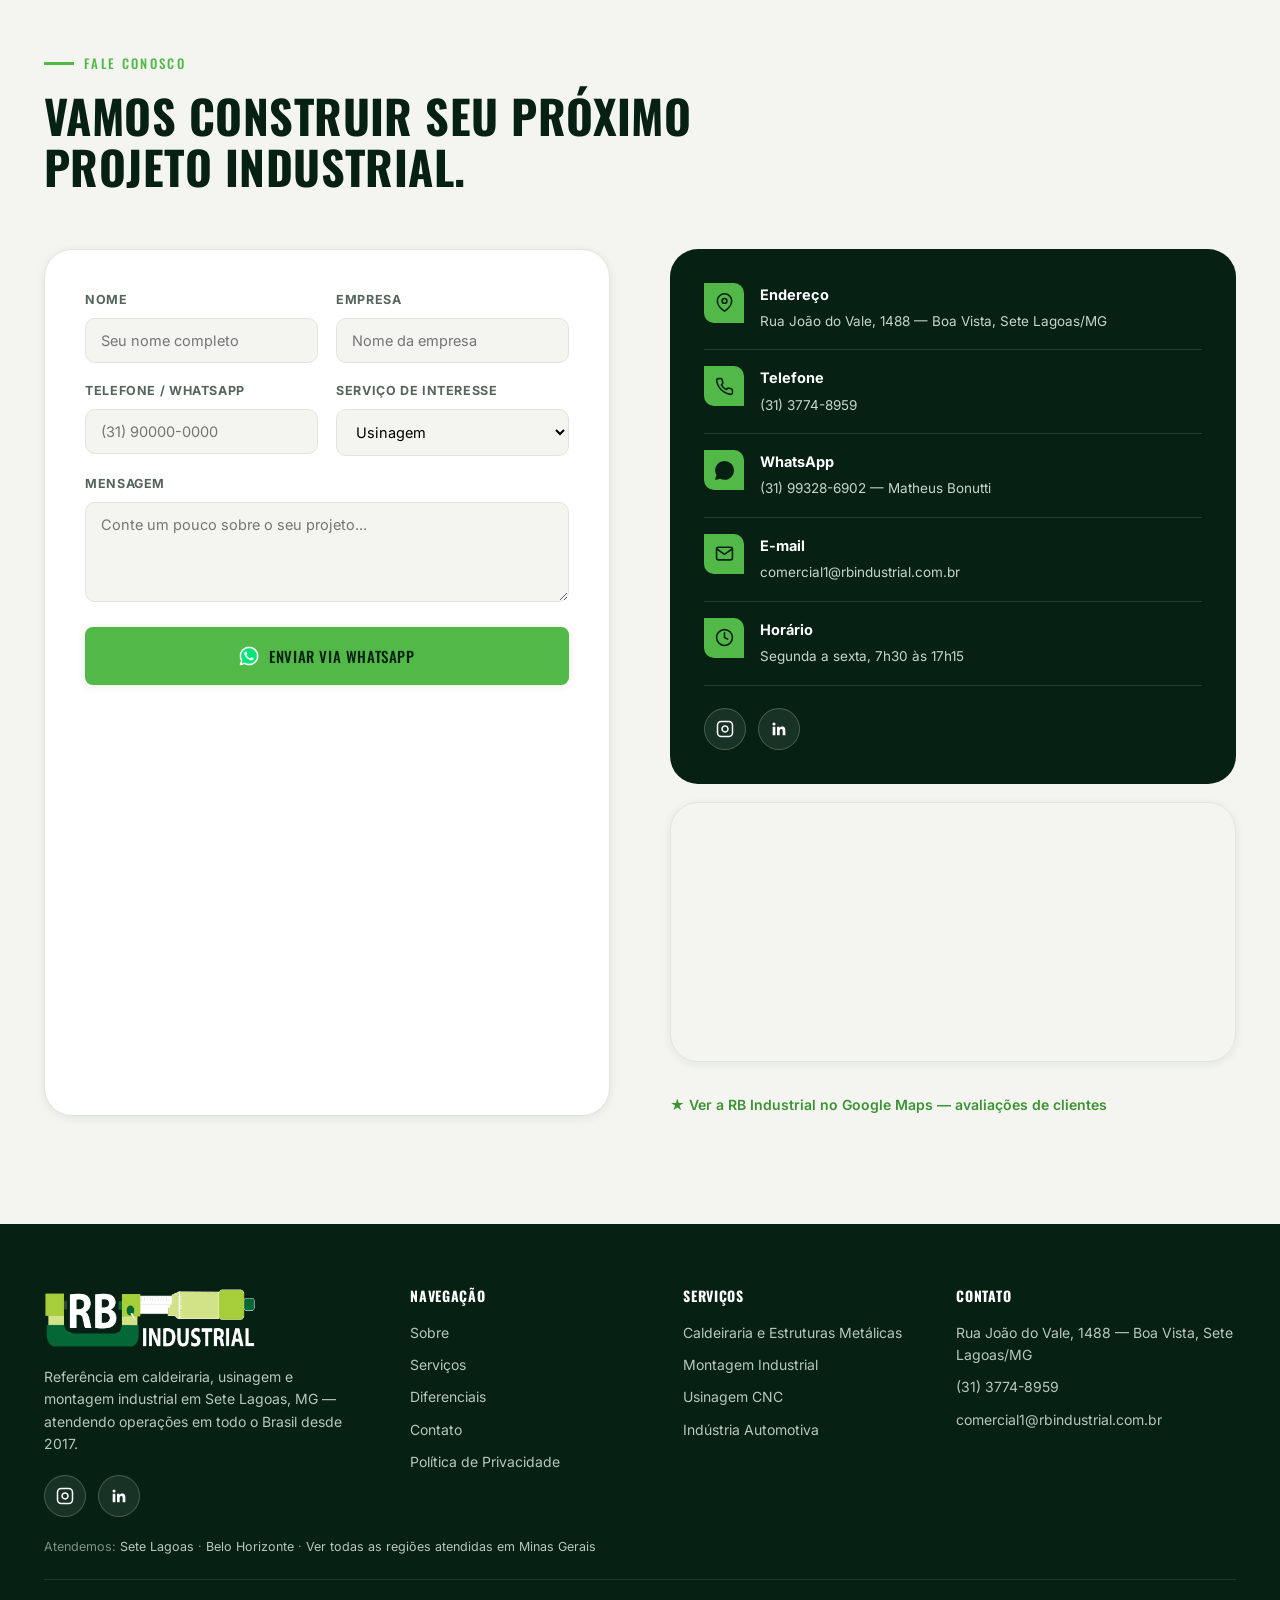
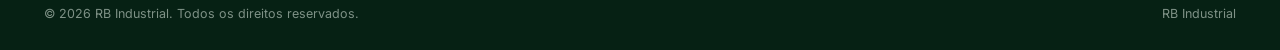
==== commit 87fbd32f: "Adiciona Pixel da Meta (PageView, Contact no WhatsApp, Lead no formulario) e atualiza politica de pr" ====
--- a/index.html
+++ b/index.html
@@ -150,6 +150,7 @@
   ]
 }
 </script>
+<script src="js/pixel.js"></script>
 </head>
 <body>
 
